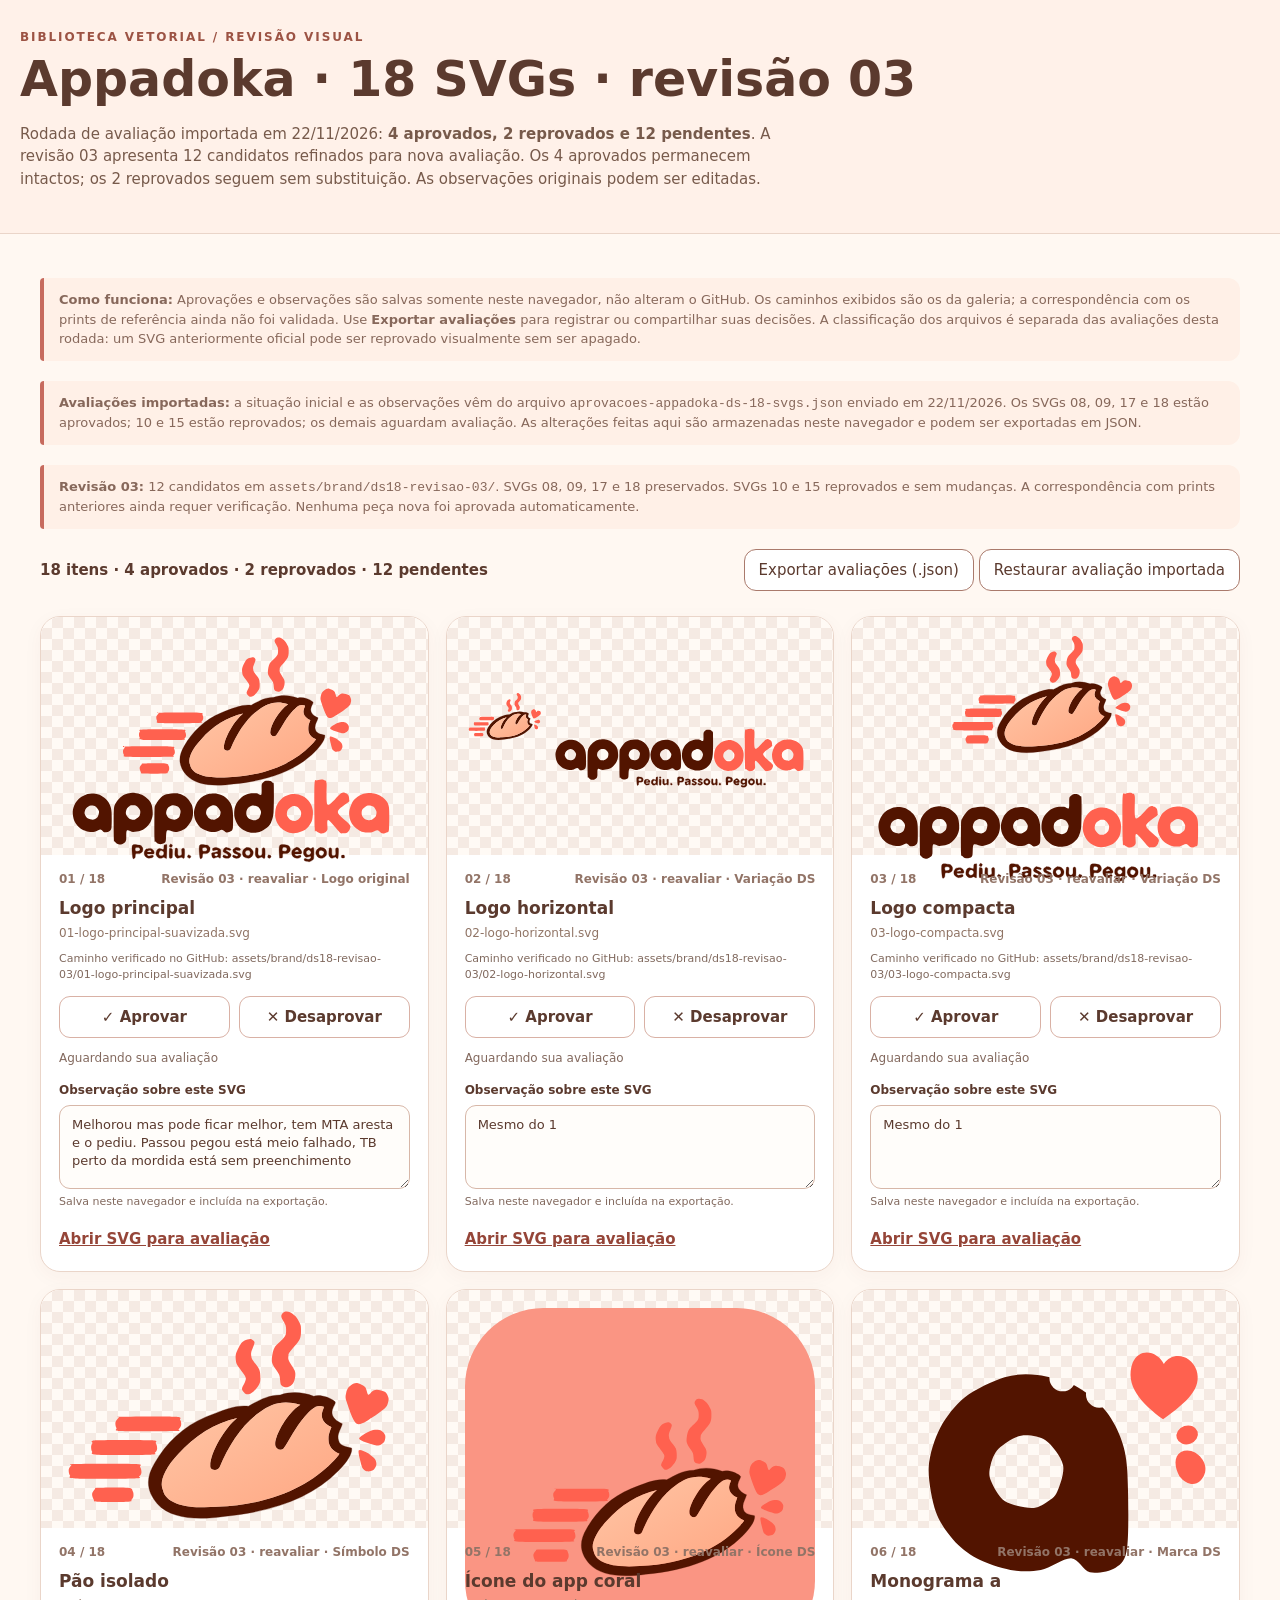
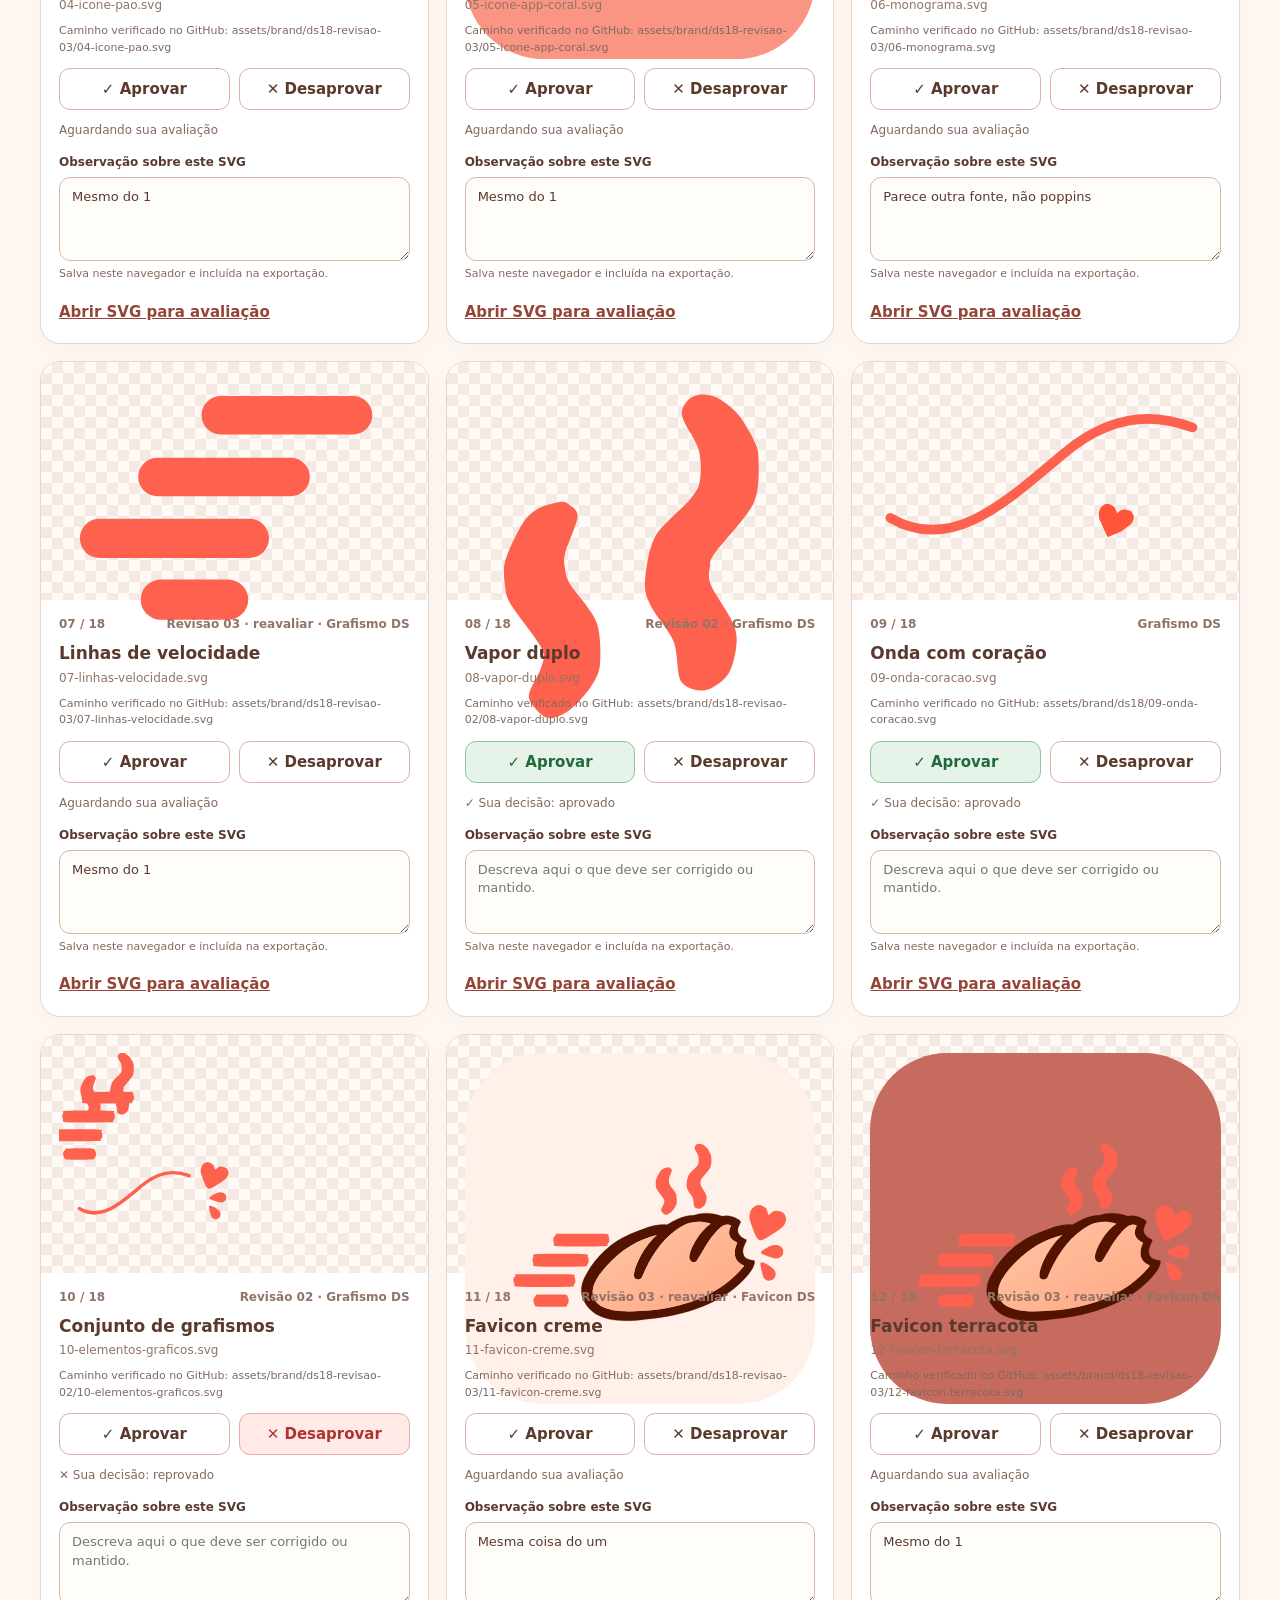
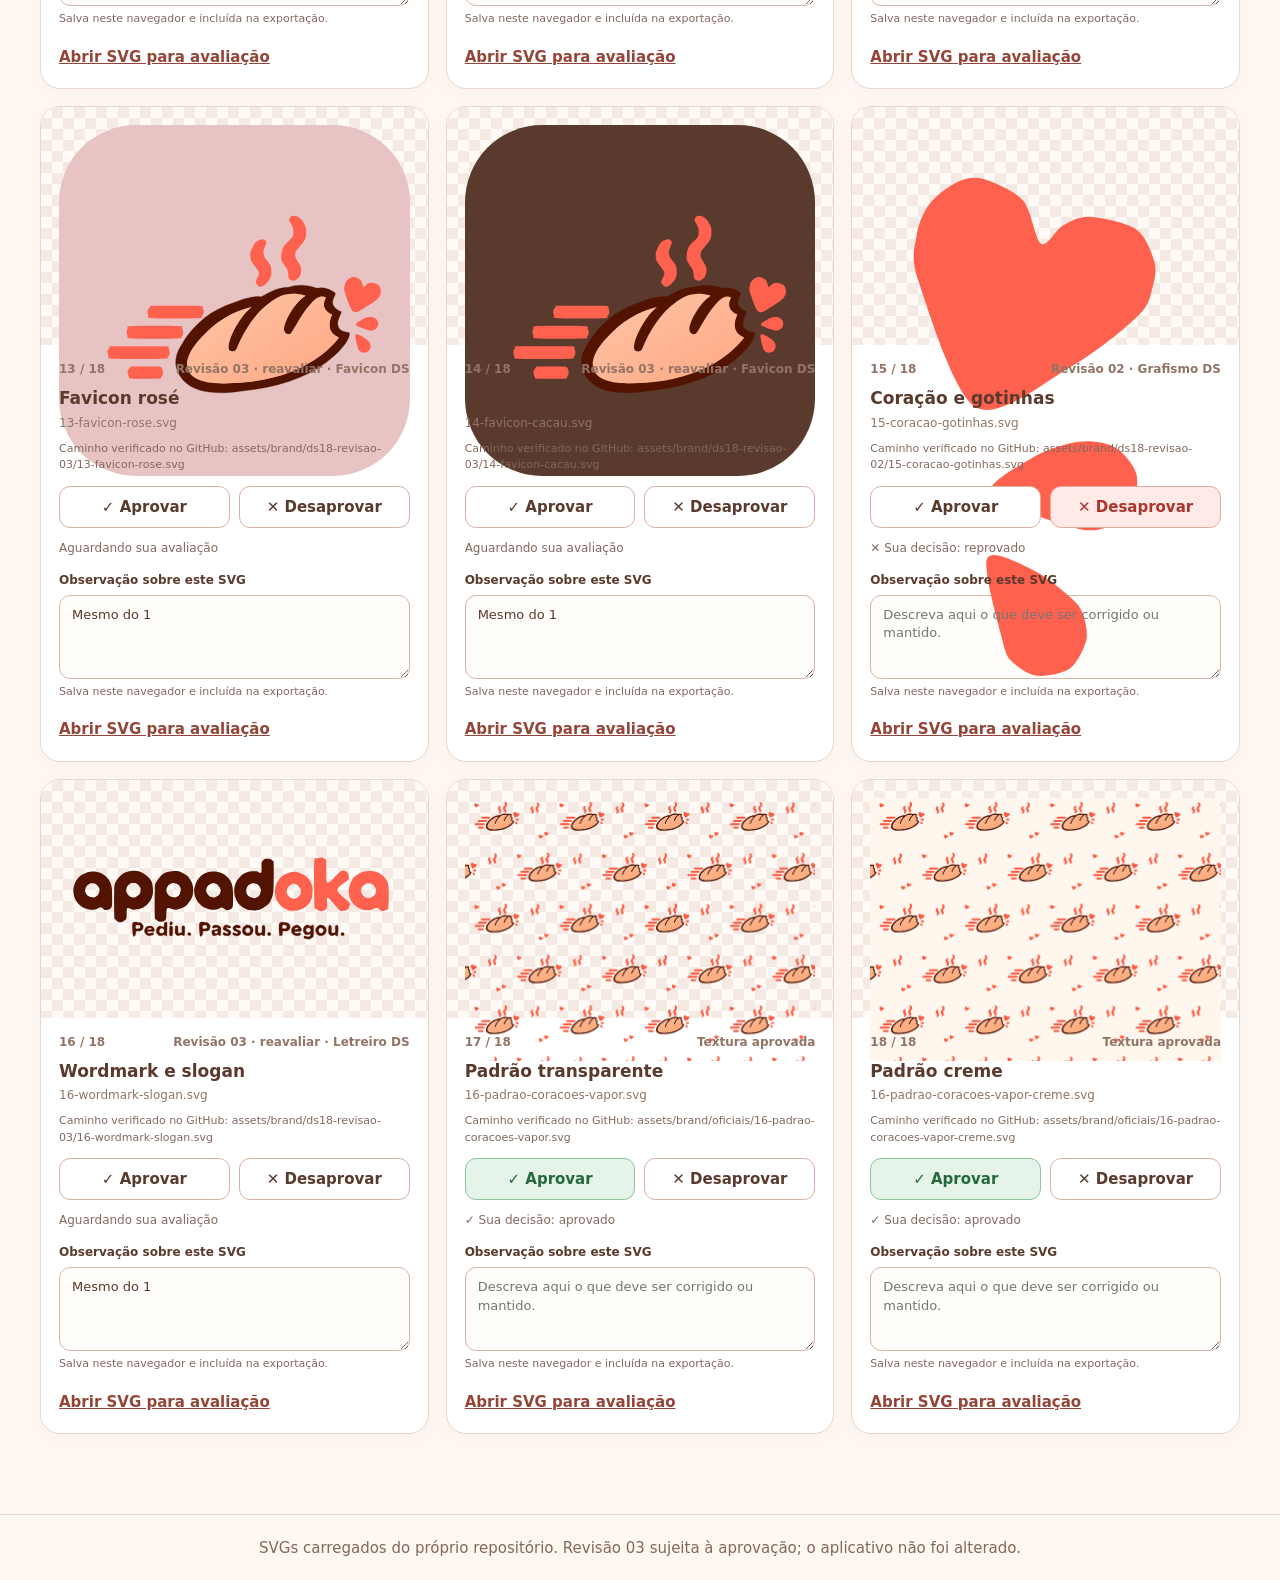
==== index.html @ 886adfa6 "feat(ds): revisar 12 SVGs sem alterar aprovados e atualizar galeria Pages" ====
<!doctype html><html lang="pt-BR"><head><meta charset="UTF-8"><meta name="viewport" content="width=device-width,initial-scale=1"><meta name="theme-color" content="#fff2e9"><title>Appadoka · Design System · 18 SVGs</title><style>:root{--cacau:#5b3a2e;--salmao:#f56556;--creme:#fff1e9;--borda:#ead5c9}*{box-sizing:border-box}html{scroll-behavior:smooth}body{margin:0;background:#fff8f2;color:var(--cacau);font:15px/1.5 system-ui,-apple-system,Arial,sans-serif}header{padding:28px max(20px,calc((100vw - 1240px)/2));background:var(--creme);border-bottom:1px solid var(--borda)}h1{font-size:clamp(29px,4vw,49px);line-height:1.12;margin:7px 0}h2{font-size:17px;margin:8px 0 2px}main{max-width:1240px;margin:0 auto;padding:24px 20px 80px}.eyebrow{text-transform:uppercase;letter-spacing:.16em;font-size:12px;color:#9c5344;font-weight:800}.subtitle{max-width:800px;color:#775a4b}.toolbar{display:flex;gap:12px;align-items:center;flex-wrap:wrap;justify-content:space-between;margin:18px 0 25px}.counter{font-weight:800}.counter span{font-variant-numeric:tabular-nums}.toolbar button{font:inherit;padding:9px 14px;border-radius:12px;border:1px solid #aa7a6c;background:white;color:var(--cacau);cursor:pointer}.grid{display:grid;grid-template-columns:repeat(3,minmax(0,1fr));gap:17px}.tile{border:1px solid var(--borda);border-radius:20px;overflow:hidden;background:white;min-width:0;box-shadow:0 5px 20px #5b3a2e0a}.art{height:238px;display:grid;place-items:center;padding:18px;background-color:#fffaf5;background-image:linear-gradient(45deg,#f5eae3 25%,transparent 25%),linear-gradient(-45deg,#f5eae3 25%,transparent 25%),linear-gradient(45deg,transparent 75%,#f5eae3 75%),linear-gradient(-45deg,transparent 75%,#f5eae3 75%);background-size:22px 22px;background-position:0 0,0 11px,11px -11px,-11px 0}.art img{width:100%;height:100%;object-fit:contain}.info{padding:15px 18px 20px}.topline{display:flex;gap:10px;justify-content:space-between;color:#927467;font-size:12px;font-weight:700}.file{margin:1px 0 15px;color:#907465;overflow-wrap:anywhere;font-size:12px}.vote{display:grid;grid-template-columns:1fr 1fr;gap:9px}.vote button{border-radius:11px;min-height:42px;font:inherit;font-weight:750;border:1px solid #d9b1a5;color:var(--cacau);background:#fff;cursor:pointer}.vote button:hover{background:#fff1e9}.vote button.approve[aria-pressed="true"]{background:#e5f3e8;color:#24693b;border-color:#8bc69c}.vote button.reject[aria-pressed="true"]{background:#ffeae7;color:#ae342d;border-color:#e9aaa1}.decision{font-size:12px;color:#83695e;margin:11px 0 4px;min-height:17px}.source-path{font-size:11px;color:#80695e;overflow-wrap:anywhere;margin:-6px 0 12px}.note-wrap{display:block;margin:14px 0 12px}.note-label{display:block;font-size:12px;font-weight:750;color:var(--cacau);margin-bottom:6px}.note-input{display:block;width:100%;min-height:84px;border:1px solid #d7b7a8;border-radius:11px;background:#fffdfa;color:var(--cacau);font:inherit;font-size:13px;line-height:1.4;padding:10px 12px;resize:vertical}.note-input:focus{outline:2px solid #c76b5e;outline-offset:1px}.note-tip{display:block;font-size:11px;color:#82695e;margin-top:5px}.view{display:inline-block;color:#954538;font-weight:750;margin-top:6px}.hint{font-size:13px;color:#87685b;background:#fff0e7;border-left:4px solid #c76b5e;padding:12px 15px;border-radius:4px 12px 12px 4px;margin:20px 0}footer{border-top:1px solid var(--borda);padding:22px;text-align:center;color:#83675a}@media(max-width:940px){.grid{grid-template-columns:repeat(2,minmax(0,1fr))}}@media(max-width:620px){.grid{grid-template-columns:1fr}.art{height:280px}}</style></head><body><header><div class="eyebrow">Biblioteca vetorial / revisão visual</div><h1>Appadoka · 18 SVGs · revisão 03</h1><p class="subtitle">Rodada de avaliação importada em 22/11/2026: <strong>4 aprovados, 2 reprovados e 12 pendentes</strong>. A revisão 03 apresenta 12 candidatos refinados para nova avaliação. Os 4 aprovados permanecem intactos; os 2 reprovados seguem sem substituição. As observações originais podem ser editadas.</p></header><main><p class="hint"><strong>Como funciona:</strong> Aprovações e observações são salvas somente neste navegador, não alteram o GitHub. Os caminhos exibidos são os da galeria; a correspondência com os prints de referência ainda não foi validada. Use <strong>Exportar avaliações</strong> para registrar ou compartilhar suas decisões. A classificação dos arquivos é separada das avaliações desta rodada: um SVG anteriormente oficial pode ser reprovado visualmente sem ser apagado.</p><p class="hint" id="rodada-registrada"><strong>Avaliações importadas:</strong> a situação inicial e as observações vêm do arquivo <code>aprovacoes-appadoka-ds-18-svgs.json</code> enviado em 22/11/2026. Os SVGs 08, 09, 17 e 18 estão aprovados; 10 e 15 estão reprovados; os demais aguardam avaliação. As alterações feitas aqui são armazenadas neste navegador e podem ser exportadas em JSON.</p><p class="hint" id="revisao-03"><strong>Revisão 03:</strong> 12 candidatos em <code>assets/brand/ds18-revisao-03/</code>. SVGs 08, 09, 17 e 18 preservados. SVGs 10 e 15 reprovados e sem mudanças. A correspondência com prints anteriores ainda requer verificação. Nenhuma peça nova foi aprovada automaticamente.</p><div class="toolbar"><div class="counter" id="counter">18 itens · <span id="approvedCount">4</span> aprovados · <span id="rejectedCount">2</span> reprovados · <span id="pendingCount">12</span> pendentes</div><div><button id="export" type="button">Exportar avaliações (.json)</button> <button id="clear" type="button">Restaurar aprovação atual</button></div></div><div class="grid"><article class="tile" data-id="01" data-file="assets/brand/ds18-revisao-03/01-logo-principal-suavizada.svg"><div class="art"><img src="assets/brand/ds18-revisao-03/01-logo-principal-suavizada.svg" alt="Logo principal revisão 02" loading="lazy"></div><div class="info"><div class="topline"><span class="index">01 / 18</span><span class="kind">Revisão 03 · reavaliar · Logo original</span></div><h2>Logo principal</h2><p class="file">01-logo-principal-suavizada.svg</p><div class="vote" aria-label="Avaliação de Logo principal"><button class="approve" type="button" data-vote="aprovado" aria-pressed="false">✓ Aprovar</button><button class="reject" type="button" data-vote="reprovado" aria-pressed="false">✕ Desaprovar</button></div><p class="decision" aria-live="polite">Aguardando sua avaliação</p><label class="note-wrap" for="note-01"><span class="note-label">Observação sobre este SVG</span><textarea class="note-input" id="note-01" data-observation="01" rows="3" placeholder="Descreva aqui o que deve ser corrigido ou mantido."></textarea><span class="note-tip">Salva neste navegador e incluída na exportação.</span></label><a class="view" href="assets/brand/ds18-revisao-03/01-logo-principal-suavizada.svg" target="_blank" rel="noopener">Abrir SVG para avaliação</a></div></article>
<article class="tile" data-id="02" data-file="assets/brand/ds18-revisao-03/02-logo-horizontal.svg"><div class="art"><img src="assets/brand/ds18-revisao-03/02-logo-horizontal.svg" alt="Logo horizontal" loading="lazy"></div><div class="info"><div class="topline"><span class="index">02 / 18</span><span class="kind">Revisão 03 · reavaliar · Variação DS</span></div><h2>Logo horizontal</h2><p class="file">02-logo-horizontal.svg</p><div class="vote" aria-label="Avaliação de Logo horizontal"><button class="approve" type="button" data-vote="aprovado" aria-pressed="false">✓ Aprovar</button><button class="reject" type="button" data-vote="reprovado" aria-pressed="false">✕ Desaprovar</button></div><p class="decision" aria-live="polite">Aguardando sua avaliação</p><label class="note-wrap" for="note-02"><span class="note-label">Observação sobre este SVG</span><textarea class="note-input" id="note-02" data-observation="02" rows="3" placeholder="Descreva aqui o que deve ser corrigido ou mantido."></textarea><span class="note-tip">Salva neste navegador e incluída na exportação.</span></label><a class="view" href="assets/brand/ds18-revisao-03/02-logo-horizontal.svg" target="_blank" rel="noopener">Abrir SVG para avaliação</a></div></article>
<article class="tile" data-id="03" data-file="assets/brand/ds18-revisao-03/03-logo-compacta.svg"><div class="art"><img src="assets/brand/ds18-revisao-03/03-logo-compacta.svg" alt="Logo compacta" loading="lazy"></div><div class="info"><div class="topline"><span class="index">03 / 18</span><span class="kind">Revisão 03 · reavaliar · Variação DS</span></div><h2>Logo compacta</h2><p class="file">03-logo-compacta.svg</p><div class="vote" aria-label="Avaliação de Logo compacta"><button class="approve" type="button" data-vote="aprovado" aria-pressed="false">✓ Aprovar</button><button class="reject" type="button" data-vote="reprovado" aria-pressed="false">✕ Desaprovar</button></div><p class="decision" aria-live="polite">Aguardando sua avaliação</p><label class="note-wrap" for="note-03"><span class="note-label">Observação sobre este SVG</span><textarea class="note-input" id="note-03" data-observation="03" rows="3" placeholder="Descreva aqui o que deve ser corrigido ou mantido."></textarea><span class="note-tip">Salva neste navegador e incluída na exportação.</span></label><a class="view" href="assets/brand/ds18-revisao-03/03-logo-compacta.svg" target="_blank" rel="noopener">Abrir SVG para avaliação</a></div></article>
<article class="tile" data-id="04" data-file="assets/brand/ds18-revisao-03/04-icone-pao.svg"><div class="art"><img src="assets/brand/ds18-revisao-03/04-icone-pao.svg" alt="Pão isolado" loading="lazy"></div><div class="info"><div class="topline"><span class="index">04 / 18</span><span class="kind">Revisão 03 · reavaliar · Símbolo DS</span></div><h2>Pão isolado</h2><p class="file">04-icone-pao.svg</p><div class="vote" aria-label="Avaliação de Pão isolado"><button class="approve" type="button" data-vote="aprovado" aria-pressed="false">✓ Aprovar</button><button class="reject" type="button" data-vote="reprovado" aria-pressed="false">✕ Desaprovar</button></div><p class="decision" aria-live="polite">Aguardando sua avaliação</p><label class="note-wrap" for="note-04"><span class="note-label">Observação sobre este SVG</span><textarea class="note-input" id="note-04" data-observation="04" rows="3" placeholder="Descreva aqui o que deve ser corrigido ou mantido."></textarea><span class="note-tip">Salva neste navegador e incluída na exportação.</span></label><a class="view" href="assets/brand/ds18-revisao-03/04-icone-pao.svg" target="_blank" rel="noopener">Abrir SVG para avaliação</a></div></article>
<article class="tile" data-id="05" data-file="assets/brand/ds18-revisao-03/05-icone-app-coral.svg"><div class="art"><img src="assets/brand/ds18-revisao-03/05-icone-app-coral.svg" alt="Ícone do app coral" loading="lazy"></div><div class="info"><div class="topline"><span class="index">05 / 18</span><span class="kind">Revisão 03 · reavaliar · Ícone DS</span></div><h2>Ícone do app coral</h2><p class="file">05-icone-app-coral.svg</p><div class="vote" aria-label="Avaliação de Ícone do app coral"><button class="approve" type="button" data-vote="aprovado" aria-pressed="false">✓ Aprovar</button><button class="reject" type="button" data-vote="reprovado" aria-pressed="false">✕ Desaprovar</button></div><p class="decision" aria-live="polite">Aguardando sua avaliação</p><label class="note-wrap" for="note-05"><span class="note-label">Observação sobre este SVG</span><textarea class="note-input" id="note-05" data-observation="05" rows="3" placeholder="Descreva aqui o que deve ser corrigido ou mantido."></textarea><span class="note-tip">Salva neste navegador e incluída na exportação.</span></label><a class="view" href="assets/brand/ds18-revisao-03/05-icone-app-coral.svg" target="_blank" rel="noopener">Abrir SVG para avaliação</a></div></article>
<article class="tile" data-id="06" data-file="assets/brand/ds18-revisao-03/06-monograma.svg"><div class="art"><img src="assets/brand/ds18-revisao-03/06-monograma.svg" alt="Monograma a" loading="lazy"></div><div class="info"><div class="topline"><span class="index">06 / 18</span><span class="kind">Revisão 03 · reavaliar · Marca DS</span></div><h2>Monograma a</h2><p class="file">06-monograma.svg</p><div class="vote" aria-label="Avaliação de Monograma a"><button class="approve" type="button" data-vote="aprovado" aria-pressed="false">✓ Aprovar</button><button class="reject" type="button" data-vote="reprovado" aria-pressed="false">✕ Desaprovar</button></div><p class="decision" aria-live="polite">Aguardando sua avaliação</p><label class="note-wrap" for="note-06"><span class="note-label">Observação sobre este SVG</span><textarea class="note-input" id="note-06" data-observation="06" rows="3" placeholder="Descreva aqui o que deve ser corrigido ou mantido."></textarea><span class="note-tip">Salva neste navegador e incluída na exportação.</span></label><a class="view" href="assets/brand/ds18-revisao-03/06-monograma.svg" target="_blank" rel="noopener">Abrir SVG para avaliação</a></div></article>
<article class="tile" data-id="07" data-file="assets/brand/ds18-revisao-03/07-linhas-velocidade.svg"><div class="art"><img src="assets/brand/ds18-revisao-03/07-linhas-velocidade.svg" alt="Linhas de velocidade" loading="lazy"></div><div class="info"><div class="topline"><span class="index">07 / 18</span><span class="kind">Revisão 03 · reavaliar · Grafismo DS</span></div><h2>Linhas de velocidade</h2><p class="file">07-linhas-velocidade.svg</p><div class="vote" aria-label="Avaliação de Linhas de velocidade"><button class="approve" type="button" data-vote="aprovado" aria-pressed="false">✓ Aprovar</button><button class="reject" type="button" data-vote="reprovado" aria-pressed="false">✕ Desaprovar</button></div><p class="decision" aria-live="polite">Aguardando sua avaliação</p><label class="note-wrap" for="note-07"><span class="note-label">Observação sobre este SVG</span><textarea class="note-input" id="note-07" data-observation="07" rows="3" placeholder="Descreva aqui o que deve ser corrigido ou mantido."></textarea><span class="note-tip">Salva neste navegador e incluída na exportação.</span></label><a class="view" href="assets/brand/ds18-revisao-03/07-linhas-velocidade.svg" target="_blank" rel="noopener">Abrir SVG para avaliação</a></div></article>
<article class="tile" data-id="08" data-file="assets/brand/ds18-revisao-02/08-vapor-duplo.svg"><div class="art"><img src="assets/brand/ds18-revisao-02/08-vapor-duplo.svg" alt="Vapor duplo" loading="lazy"></div><div class="info"><div class="topline"><span class="index">08 / 18</span><span class="kind">Revisão 02 · Grafismo DS</span></div><h2>Vapor duplo</h2><p class="file">08-vapor-duplo.svg</p><div class="vote" aria-label="Avaliação de Vapor duplo"><button class="approve" type="button" data-vote="aprovado" aria-pressed="false">✓ Aprovar</button><button class="reject" type="button" data-vote="reprovado" aria-pressed="false">✕ Desaprovar</button></div><p class="decision" aria-live="polite">Aguardando sua avaliação</p><label class="note-wrap" for="note-08"><span class="note-label">Observação sobre este SVG</span><textarea class="note-input" id="note-08" data-observation="08" rows="3" placeholder="Descreva aqui o que deve ser corrigido ou mantido."></textarea><span class="note-tip">Salva neste navegador e incluída na exportação.</span></label><a class="view" href="assets/brand/ds18-revisao-02/08-vapor-duplo.svg" target="_blank" rel="noopener">Abrir SVG para avaliação</a></div></article>
<article class="tile" data-id="09" data-file="assets/brand/ds18/09-onda-coracao.svg"><div class="art"><img src="assets/brand/ds18/09-onda-coracao.svg" alt="Onda com coração" loading="lazy"></div><div class="info"><div class="topline"><span class="index">09 / 18</span><span class="kind">Grafismo DS</span></div><h2>Onda com coração</h2><p class="file">09-onda-coracao.svg</p><div class="vote" aria-label="Avaliação de Onda com coração"><button class="approve" type="button" data-vote="aprovado" aria-pressed="false">✓ Aprovar</button><button class="reject" type="button" data-vote="reprovado" aria-pressed="false">✕ Desaprovar</button></div><p class="decision" aria-live="polite">Aguardando sua avaliação</p><label class="note-wrap" for="note-09"><span class="note-label">Observação sobre este SVG</span><textarea class="note-input" id="note-09" data-observation="09" rows="3" placeholder="Descreva aqui o que deve ser corrigido ou mantido."></textarea><span class="note-tip">Salva neste navegador e incluída na exportação.</span></label><a class="view" href="assets/brand/ds18/09-onda-coracao.svg" target="_blank" rel="noopener">Abrir SVG para avaliação</a></div></article>
<article class="tile" data-id="10" data-file="assets/brand/ds18-revisao-02/10-elementos-graficos.svg"><div class="art"><img src="assets/brand/ds18-revisao-02/10-elementos-graficos.svg" alt="Conjunto de grafismos" loading="lazy"></div><div class="info"><div class="topline"><span class="index">10 / 18</span><span class="kind">Revisão 02 · Grafismo DS</span></div><h2>Conjunto de grafismos</h2><p class="file">10-elementos-graficos.svg</p><div class="vote" aria-label="Avaliação de Conjunto de grafismos"><button class="approve" type="button" data-vote="aprovado" aria-pressed="false">✓ Aprovar</button><button class="reject" type="button" data-vote="reprovado" aria-pressed="false">✕ Desaprovar</button></div><p class="decision" aria-live="polite">Aguardando sua avaliação</p><label class="note-wrap" for="note-10"><span class="note-label">Observação sobre este SVG</span><textarea class="note-input" id="note-10" data-observation="10" rows="3" placeholder="Descreva aqui o que deve ser corrigido ou mantido."></textarea><span class="note-tip">Salva neste navegador e incluída na exportação.</span></label><a class="view" href="assets/brand/ds18-revisao-02/10-elementos-graficos.svg" target="_blank" rel="noopener">Abrir SVG para avaliação</a></div></article>
<article class="tile" data-id="11" data-file="assets/brand/ds18-revisao-03/11-favicon-creme.svg"><div class="art"><img src="assets/brand/ds18-revisao-03/11-favicon-creme.svg" alt="Favicon creme" loading="lazy"></div><div class="info"><div class="topline"><span class="index">11 / 18</span><span class="kind">Revisão 03 · reavaliar · Favicon DS</span></div><h2>Favicon creme</h2><p class="file">11-favicon-creme.svg</p><div class="vote" aria-label="Avaliação de Favicon creme"><button class="approve" type="button" data-vote="aprovado" aria-pressed="false">✓ Aprovar</button><button class="reject" type="button" data-vote="reprovado" aria-pressed="false">✕ Desaprovar</button></div><p class="decision" aria-live="polite">Aguardando sua avaliação</p><label class="note-wrap" for="note-11"><span class="note-label">Observação sobre este SVG</span><textarea class="note-input" id="note-11" data-observation="11" rows="3" placeholder="Descreva aqui o que deve ser corrigido ou mantido."></textarea><span class="note-tip">Salva neste navegador e incluída na exportação.</span></label><a class="view" href="assets/brand/ds18-revisao-03/11-favicon-creme.svg" target="_blank" rel="noopener">Abrir SVG para avaliação</a></div></article>
<article class="tile" data-id="12" data-file="assets/brand/ds18-revisao-03/12-favicon-terracota.svg"><div class="art"><img src="assets/brand/ds18-revisao-03/12-favicon-terracota.svg" alt="Favicon terracota" loading="lazy"></div><div class="info"><div class="topline"><span class="index">12 / 18</span><span class="kind">Revisão 03 · reavaliar · Favicon DS</span></div><h2>Favicon terracota</h2><p class="file">12-favicon-terracota.svg</p><div class="vote" aria-label="Avaliação de Favicon terracota"><button class="approve" type="button" data-vote="aprovado" aria-pressed="false">✓ Aprovar</button><button class="reject" type="button" data-vote="reprovado" aria-pressed="false">✕ Desaprovar</button></div><p class="decision" aria-live="polite">Aguardando sua avaliação</p><label class="note-wrap" for="note-12"><span class="note-label">Observação sobre este SVG</span><textarea class="note-input" id="note-12" data-observation="12" rows="3" placeholder="Descreva aqui o que deve ser corrigido ou mantido."></textarea><span class="note-tip">Salva neste navegador e incluída na exportação.</span></label><a class="view" href="assets/brand/ds18-revisao-03/12-favicon-terracota.svg" target="_blank" rel="noopener">Abrir SVG para avaliação</a></div></article>
<article class="tile" data-id="13" data-file="assets/brand/ds18-revisao-03/13-favicon-rose.svg"><div class="art"><img src="assets/brand/ds18-revisao-03/13-favicon-rose.svg" alt="Favicon rosé" loading="lazy"></div><div class="info"><div class="topline"><span class="index">13 / 18</span><span class="kind">Revisão 03 · reavaliar · Favicon DS</span></div><h2>Favicon rosé</h2><p class="file">13-favicon-rose.svg</p><div class="vote" aria-label="Avaliação de Favicon rosé"><button class="approve" type="button" data-vote="aprovado" aria-pressed="false">✓ Aprovar</button><button class="reject" type="button" data-vote="reprovado" aria-pressed="false">✕ Desaprovar</button></div><p class="decision" aria-live="polite">Aguardando sua avaliação</p><label class="note-wrap" for="note-13"><span class="note-label">Observação sobre este SVG</span><textarea class="note-input" id="note-13" data-observation="13" rows="3" placeholder="Descreva aqui o que deve ser corrigido ou mantido."></textarea><span class="note-tip">Salva neste navegador e incluída na exportação.</span></label><a class="view" href="assets/brand/ds18-revisao-03/13-favicon-rose.svg" target="_blank" rel="noopener">Abrir SVG para avaliação</a></div></article>
<article class="tile" data-id="14" data-file="assets/brand/ds18-revisao-03/14-favicon-cacau.svg"><div class="art"><img src="assets/brand/ds18-revisao-03/14-favicon-cacau.svg" alt="Favicon cacau" loading="lazy"></div><div class="info"><div class="topline"><span class="index">14 / 18</span><span class="kind">Revisão 03 · reavaliar · Favicon DS</span></div><h2>Favicon cacau</h2><p class="file">14-favicon-cacau.svg</p><div class="vote" aria-label="Avaliação de Favicon cacau"><button class="approve" type="button" data-vote="aprovado" aria-pressed="false">✓ Aprovar</button><button class="reject" type="button" data-vote="reprovado" aria-pressed="false">✕ Desaprovar</button></div><p class="decision" aria-live="polite">Aguardando sua avaliação</p><label class="note-wrap" for="note-14"><span class="note-label">Observação sobre este SVG</span><textarea class="note-input" id="note-14" data-observation="14" rows="3" placeholder="Descreva aqui o que deve ser corrigido ou mantido."></textarea><span class="note-tip">Salva neste navegador e incluída na exportação.</span></label><a class="view" href="assets/brand/ds18-revisao-03/14-favicon-cacau.svg" target="_blank" rel="noopener">Abrir SVG para avaliação</a></div></article>
<article class="tile" data-id="15" data-file="assets/brand/ds18-revisao-02/15-coracao-gotinhas.svg"><div class="art"><img src="assets/brand/ds18-revisao-02/15-coracao-gotinhas.svg" alt="Coração e gotinhas" loading="lazy"></div><div class="info"><div class="topline"><span class="index">15 / 18</span><span class="kind">Revisão 02 · Grafismo DS</span></div><h2>Coração e gotinhas</h2><p class="file">15-coracao-gotinhas.svg</p><div class="vote" aria-label="Avaliação de Coração e gotinhas"><button class="approve" type="button" data-vote="aprovado" aria-pressed="false">✓ Aprovar</button><button class="reject" type="button" data-vote="reprovado" aria-pressed="false">✕ Desaprovar</button></div><p class="decision" aria-live="polite">Aguardando sua avaliação</p><label class="note-wrap" for="note-15"><span class="note-label">Observação sobre este SVG</span><textarea class="note-input" id="note-15" data-observation="15" rows="3" placeholder="Descreva aqui o que deve ser corrigido ou mantido."></textarea><span class="note-tip">Salva neste navegador e incluída na exportação.</span></label><a class="view" href="assets/brand/ds18-revisao-02/15-coracao-gotinhas.svg" target="_blank" rel="noopener">Abrir SVG para avaliação</a></div></article>
<article class="tile" data-id="16" data-file="assets/brand/ds18-revisao-03/16-wordmark-slogan.svg"><div class="art"><img src="assets/brand/ds18-revisao-03/16-wordmark-slogan.svg" alt="Wordmark e slogan" loading="lazy"></div><div class="info"><div class="topline"><span class="index">16 / 18</span><span class="kind">Revisão 03 · reavaliar · Letreiro DS</span></div><h2>Wordmark e slogan</h2><p class="file">16-wordmark-slogan.svg</p><div class="vote" aria-label="Avaliação de Wordmark e slogan"><button class="approve" type="button" data-vote="aprovado" aria-pressed="false">✓ Aprovar</button><button class="reject" type="button" data-vote="reprovado" aria-pressed="false">✕ Desaprovar</button></div><p class="decision" aria-live="polite">Aguardando sua avaliação</p><label class="note-wrap" for="note-16"><span class="note-label">Observação sobre este SVG</span><textarea class="note-input" id="note-16" data-observation="16" rows="3" placeholder="Descreva aqui o que deve ser corrigido ou mantido."></textarea><span class="note-tip">Salva neste navegador e incluída na exportação.</span></label><a class="view" href="assets/brand/ds18-revisao-03/16-wordmark-slogan.svg" target="_blank" rel="noopener">Abrir SVG para avaliação</a></div></article>
<article class="tile" data-id="17" data-file="assets/brand/oficiais/16-padrao-coracoes-vapor.svg"><div class="art"><img src="assets/brand/oficiais/16-padrao-coracoes-vapor.svg" alt="Padrão transparente" loading="lazy"></div><div class="info"><div class="topline"><span class="index">17 / 18</span><span class="kind">Textura aprovada</span></div><h2>Padrão transparente</h2><p class="file">16-padrao-coracoes-vapor.svg</p><div class="vote" aria-label="Avaliação de Padrão transparente"><button class="approve" type="button" data-vote="aprovado" aria-pressed="false">✓ Aprovar</button><button class="reject" type="button" data-vote="reprovado" aria-pressed="false">✕ Desaprovar</button></div><p class="decision" aria-live="polite">Aguardando sua avaliação</p><label class="note-wrap" for="note-17"><span class="note-label">Observação sobre este SVG</span><textarea class="note-input" id="note-17" data-observation="17" rows="3" placeholder="Descreva aqui o que deve ser corrigido ou mantido."></textarea><span class="note-tip">Salva neste navegador e incluída na exportação.</span></label><a class="view" href="assets/brand/oficiais/16-padrao-coracoes-vapor.svg" target="_blank" rel="noopener">Abrir SVG para avaliação</a></div></article>
<article class="tile" data-id="18" data-file="assets/brand/oficiais/16-padrao-coracoes-vapor-creme.svg"><div class="art"><img src="assets/brand/oficiais/16-padrao-coracoes-vapor-creme.svg" alt="Padrão creme" loading="lazy"></div><div class="info"><div class="topline"><span class="index">18 / 18</span><span class="kind">Textura aprovada</span></div><h2>Padrão creme</h2><p class="file">16-padrao-coracoes-vapor-creme.svg</p><div class="vote" aria-label="Avaliação de Padrão creme"><button class="approve" type="button" data-vote="aprovado" aria-pressed="false">✓ Aprovar</button><button class="reject" type="button" data-vote="reprovado" aria-pressed="false">✕ Desaprovar</button></div><p class="decision" aria-live="polite">Aguardando sua avaliação</p><label class="note-wrap" for="note-18"><span class="note-label">Observação sobre este SVG</span><textarea class="note-input" id="note-18" data-observation="18" rows="3" placeholder="Descreva aqui o que deve ser corrigido ou mantido."></textarea><span class="note-tip">Salva neste navegador e incluída na exportação.</span></label><a class="view" href="assets/brand/oficiais/16-padrao-coracoes-vapor-creme.svg" target="_blank" rel="noopener">Abrir SVG para avaliação</a></div></article></div></main><footer>SVGs carregados do próprio repositório. Revisão 03 sujeita à aprovação; o aplicativo não foi alterado.</footer><script>(()=>{"use strict";
const KEY="appadoka.ds18.aprovacoes.v4",NOTE_KEY="appadoka.ds18.observacoes.v3";
const BASE={"10":"reprovado","11":"","12":"","13":"","14":"","15":"reprovado","16":"","17":"aprovado","18":"aprovado","01":"","02":"","03":"","04":"","05":"","06":"","07":"","08":"aprovado","09":"aprovado"},DEFAULT_NOTES={"10":"","11":"Mesma coisa do um","12":"Mesmo do 1","13":"Mesmo do 1","14":"Mesmo do 1","15":"","16":"Mesmo do 1","17":"","18":"","01":"Melhorou mas pode ficar melhor, tem MTA aresta e o pediu. Passou pegou está meio falhado, TB perto da mordida está sem preenchimento ","02":"Mesmo do 1","03":"Mesmo do 1","04":"Mesmo do 1","05":"Mesmo do 1","06":"Parece outra fonte, não poppins ","07":"Mesmo do 1","08":"","09":""};
const cards=[...document.querySelectorAll(".tile")];
function fromStore(key,fallback){try{const value=JSON.parse(localStorage.getItem(key)||"null");return value&&typeof value==="object"&&!Array.isArray(value)?{...fallback,...value}:{...fallback}}catch{return {...fallback}}}
let state=fromStore(KEY,BASE),notes=fromStore(NOTE_KEY,DEFAULT_NOTES);
cards.forEach(card=>{
const path=document.createElement("p");path.className="source-path";path.textContent="Caminho verificado no GitHub: "+card.dataset.file;card.querySelector(".file").after(path);
const input=card.querySelector(".note-input");if(!input)throw Error("Campo de observação ausente no SVG "+card.dataset.id);
input.value=typeof notes[card.dataset.id]==="string"?notes[card.dataset.id]:"";
input.addEventListener("input",()=>{notes[card.dataset.id]=input.value;try{localStorage.setItem(NOTE_KEY,JSON.stringify(notes))}catch{}});
});
function draw(){let yes=0,no=0;for(const card of cards){const id=card.dataset.id,v=state[id]||"";card.querySelectorAll("[data-vote]").forEach(button=>button.setAttribute("aria-pressed",String(button.dataset.vote===v)));card.querySelector(".decision").textContent=v==="aprovado"?"✓ Sua decisão: aprovado":v==="reprovado"?"✕ Sua decisão: reprovado":"Aguardando sua avaliação";if(v==="aprovado")yes++;if(v==="reprovado")no++}document.getElementById("approvedCount").textContent=yes;document.getElementById("rejectedCount").textContent=no;document.getElementById("pendingCount").textContent=cards.length-yes-no}
document.querySelectorAll("[data-vote]").forEach(button=>button.addEventListener("click",()=>{const id=button.closest(".tile").dataset.id;state[id]=state[id]===button.dataset.vote?"":button.dataset.vote;try{localStorage.setItem(KEY,JSON.stringify(state))}catch{}draw()}));
document.getElementById("clear").textContent="Restaurar avaliação importada";
document.getElementById("clear").addEventListener("click",()=>{if(!confirm("Restaurar decisões e observações da avaliação importada em 22/11/2026?"))return;state={...BASE};notes={...DEFAULT_NOTES};for(const card of cards)card.querySelector(".note-input").value=notes[card.dataset.id]||"";try{localStorage.removeItem(KEY);localStorage.removeItem(NOTE_KEY)}catch{}draw()});
document.getElementById("export").addEventListener("click",()=>{const payload={design_system:"Appadoka DS",version:"18-svgs",data_exportacao:new Date().toISOString(),avaliacoes:cards.map(card=>({id:card.dataset.id,nome:card.querySelector("h2").textContent,arquivo:card.dataset.file,decisao:state[card.dataset.id]||"pendente",observacao:notes[card.dataset.id]||""}))};const blob=new Blob([JSON.stringify(payload,null,2)],{type:"application/json"});const url=URL.createObjectURL(blob);const link=document.createElement("a");link.href=url;link.download="aprovacoes-appadoka-ds-18-svgs.json";document.body.append(link);link.click();link.remove();setTimeout(()=>URL.revokeObjectURL(url),1000)});
draw();
})();</script></body></html>
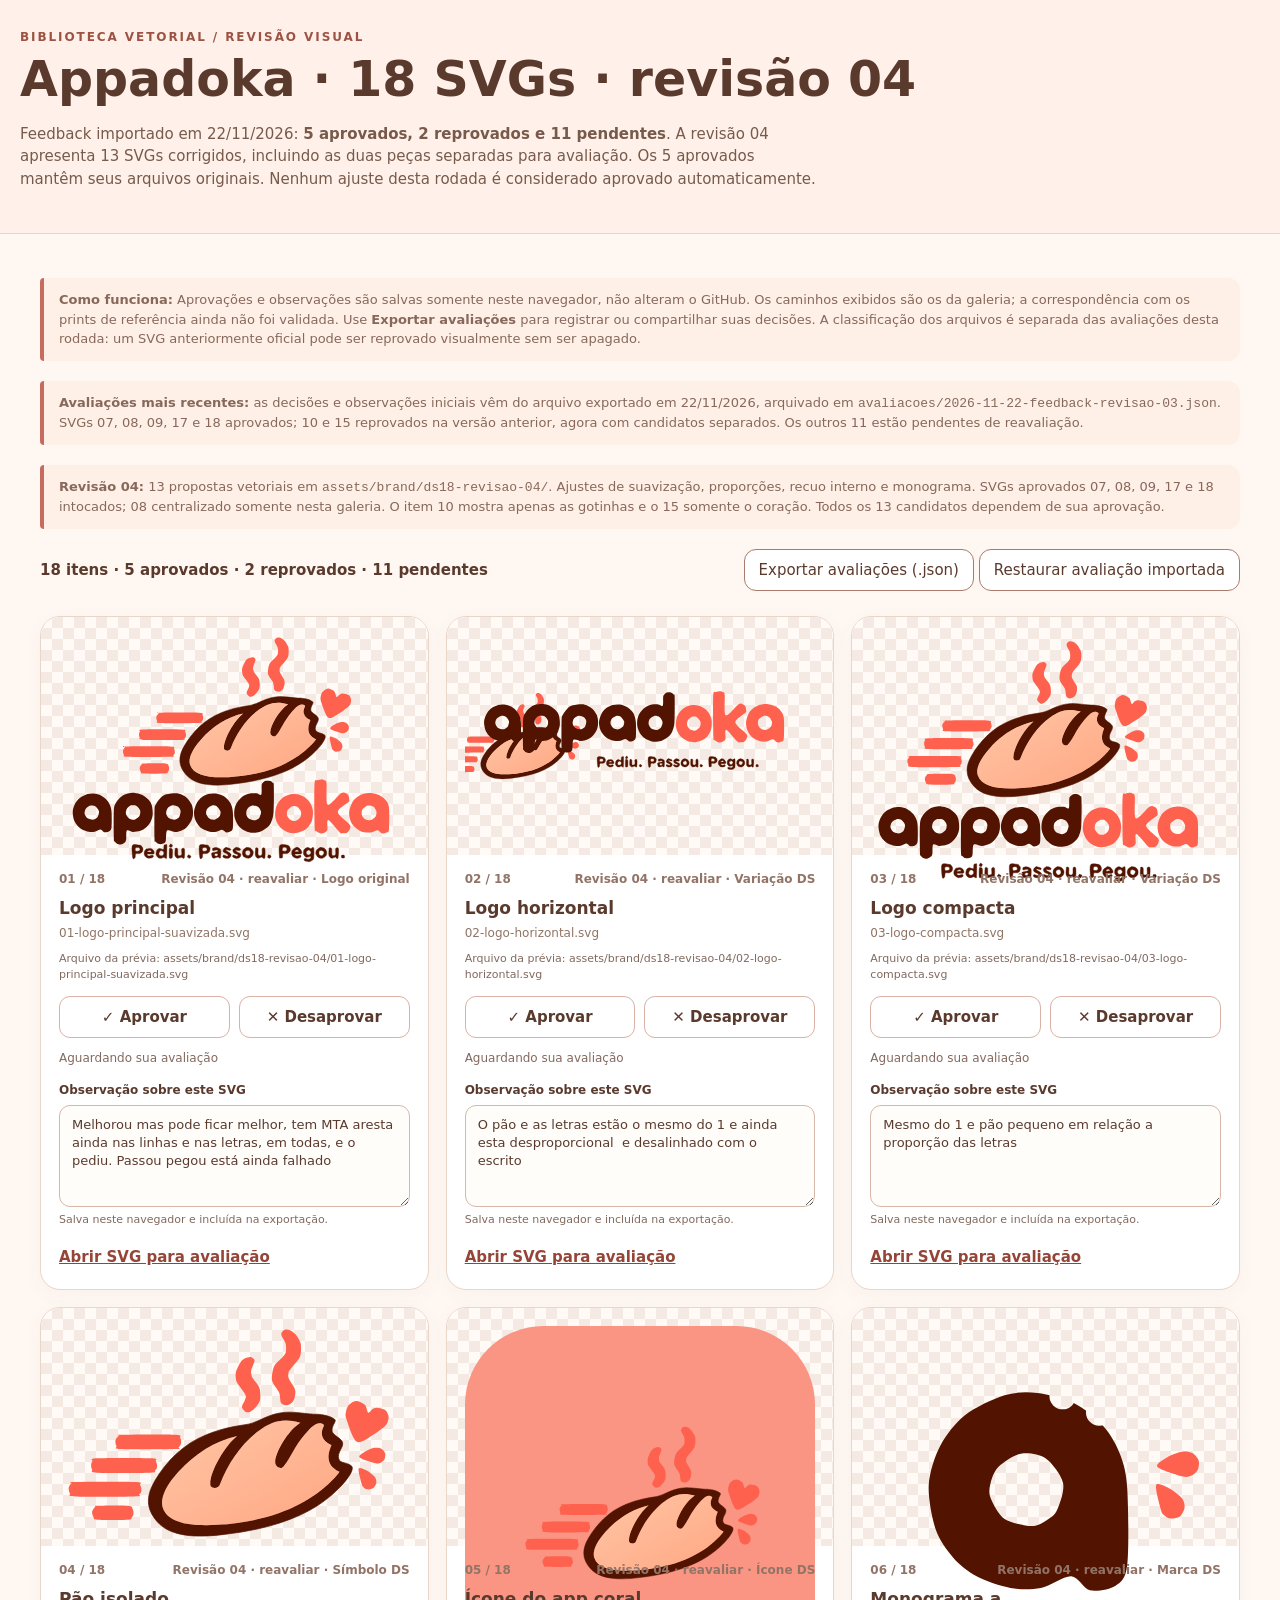
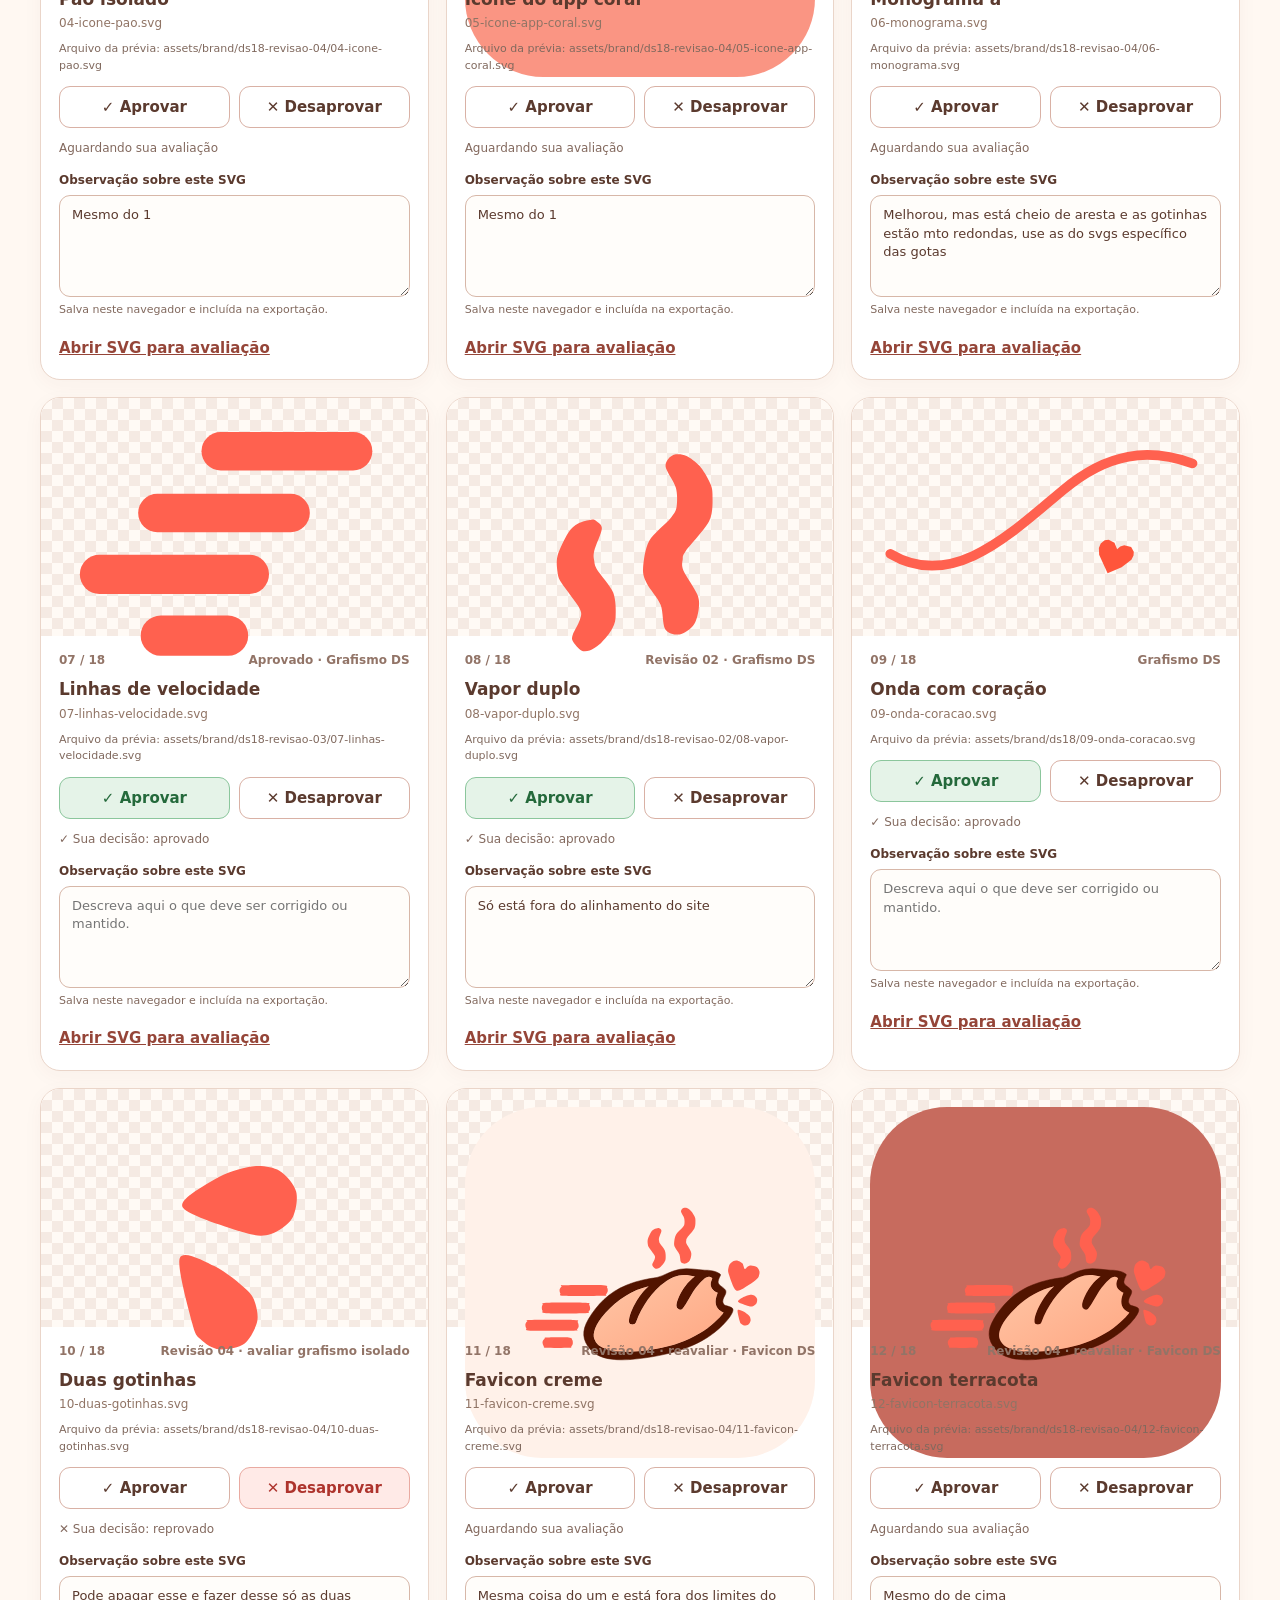
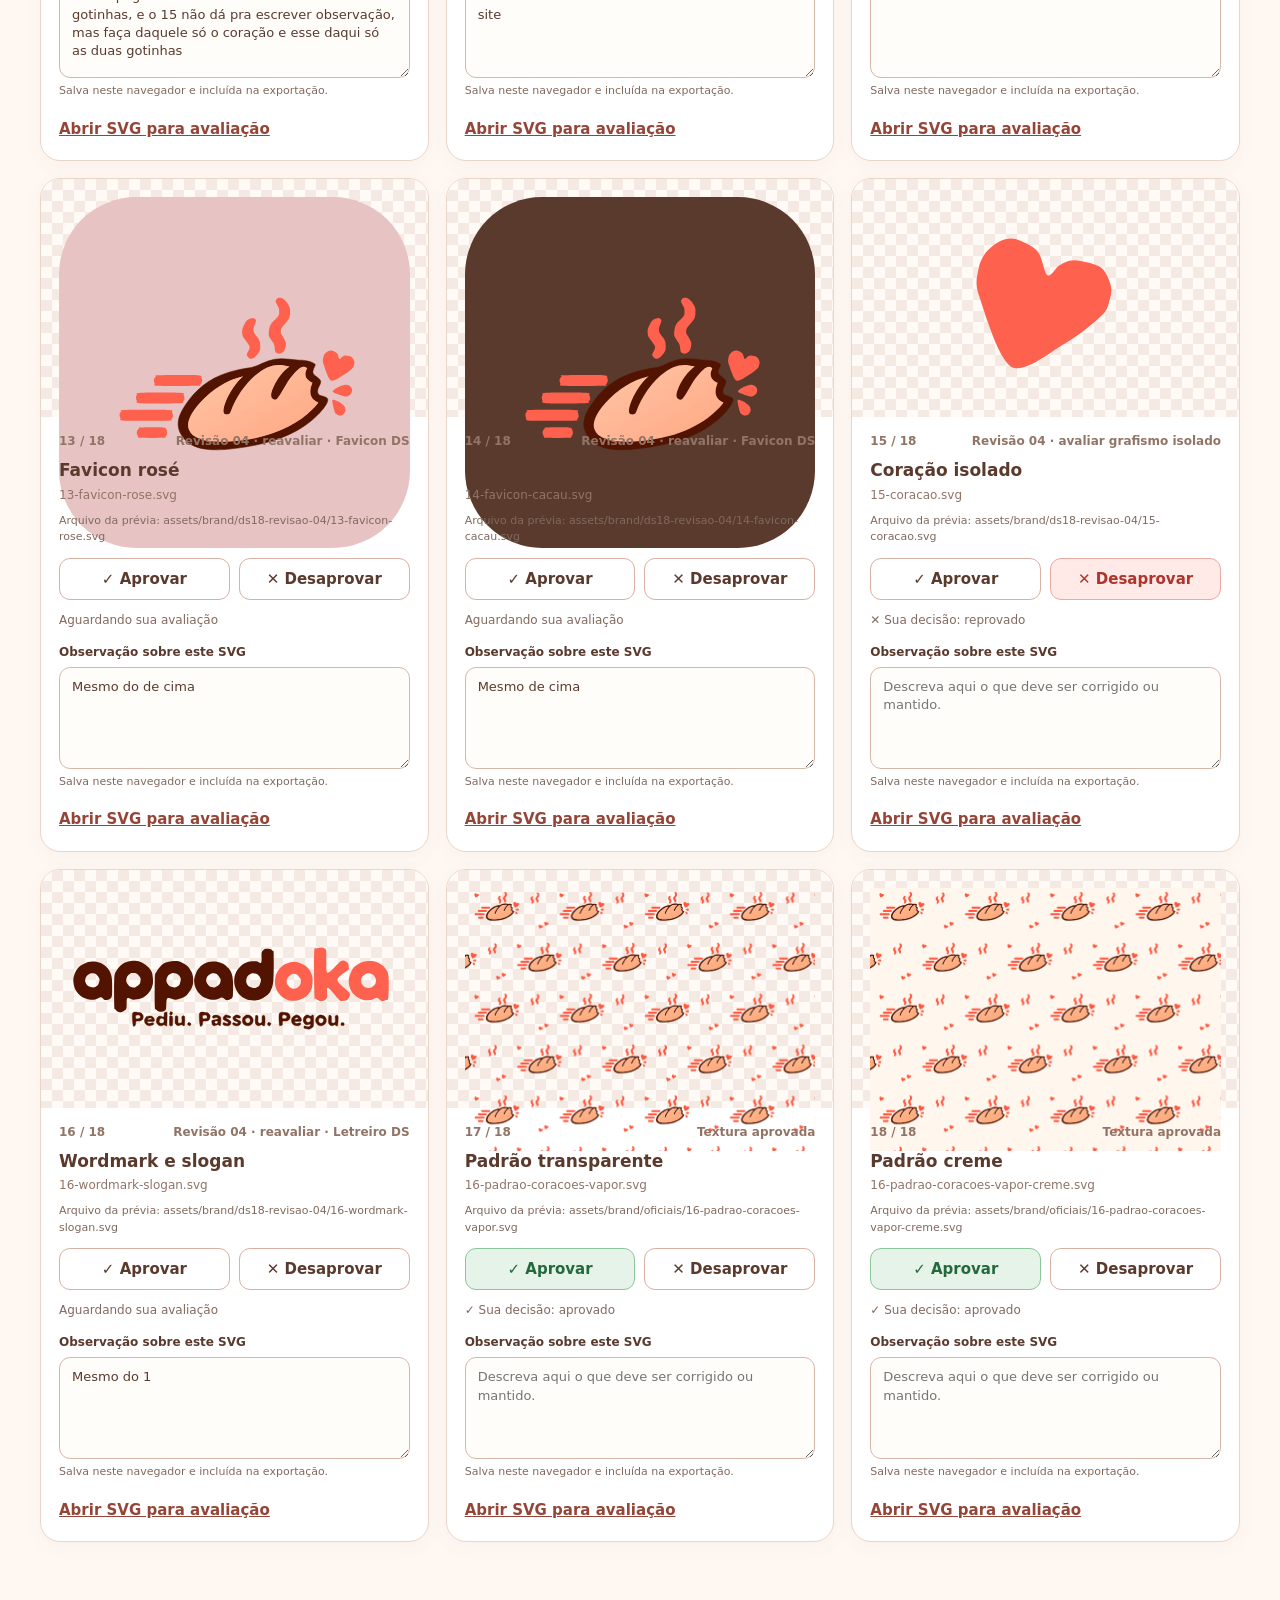
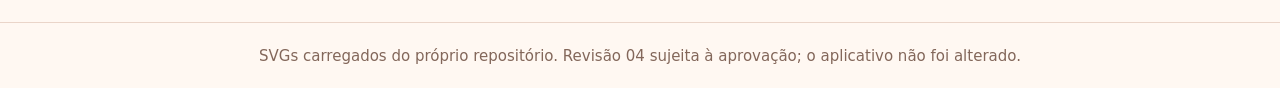
==== commit 95bb1f25: "feat(ds): publicar galeria revisão 04 e importar parecer atualizado" ====
--- a/index.html
+++ b/index.html
@@ -1,28 +1,28 @@
-<!doctype html><html lang="pt-BR"><head><meta charset="UTF-8"><meta name="viewport" content="width=device-width,initial-scale=1"><meta name="theme-color" content="#fff2e9"><title>Appadoka · Design System · 18 SVGs</title><style>:root{--cacau:#5b3a2e;--salmao:#f56556;--creme:#fff1e9;--borda:#ead5c9}*{box-sizing:border-box}html{scroll-behavior:smooth}body{margin:0;background:#fff8f2;color:var(--cacau);font:15px/1.5 system-ui,-apple-system,Arial,sans-serif}header{padding:28px max(20px,calc((100vw - 1240px)/2));background:var(--creme);border-bottom:1px solid var(--borda)}h1{font-size:clamp(29px,4vw,49px);line-height:1.12;margin:7px 0}h2{font-size:17px;margin:8px 0 2px}main{max-width:1240px;margin:0 auto;padding:24px 20px 80px}.eyebrow{text-transform:uppercase;letter-spacing:.16em;font-size:12px;color:#9c5344;font-weight:800}.subtitle{max-width:800px;color:#775a4b}.toolbar{display:flex;gap:12px;align-items:center;flex-wrap:wrap;justify-content:space-between;margin:18px 0 25px}.counter{font-weight:800}.counter span{font-variant-numeric:tabular-nums}.toolbar button{font:inherit;padding:9px 14px;border-radius:12px;border:1px solid #aa7a6c;background:white;color:var(--cacau);cursor:pointer}.grid{display:grid;grid-template-columns:repeat(3,minmax(0,1fr));gap:17px}.tile{border:1px solid var(--borda);border-radius:20px;overflow:hidden;background:white;min-width:0;box-shadow:0 5px 20px #5b3a2e0a}.art{height:238px;display:grid;place-items:center;padding:18px;background-color:#fffaf5;background-image:linear-gradient(45deg,#f5eae3 25%,transparent 25%),linear-gradient(-45deg,#f5eae3 25%,transparent 25%),linear-gradient(45deg,transparent 75%,#f5eae3 75%),linear-gradient(-45deg,transparent 75%,#f5eae3 75%);background-size:22px 22px;background-position:0 0,0 11px,11px -11px,-11px 0}.art img{width:100%;height:100%;object-fit:contain}.info{padding:15px 18px 20px}.topline{display:flex;gap:10px;justify-content:space-between;color:#927467;font-size:12px;font-weight:700}.file{margin:1px 0 15px;color:#907465;overflow-wrap:anywhere;font-size:12px}.vote{display:grid;grid-template-columns:1fr 1fr;gap:9px}.vote button{border-radius:11px;min-height:42px;font:inherit;font-weight:750;border:1px solid #d9b1a5;color:var(--cacau);background:#fff;cursor:pointer}.vote button:hover{background:#fff1e9}.vote button.approve[aria-pressed="true"]{background:#e5f3e8;color:#24693b;border-color:#8bc69c}.vote button.reject[aria-pressed="true"]{background:#ffeae7;color:#ae342d;border-color:#e9aaa1}.decision{font-size:12px;color:#83695e;margin:11px 0 4px;min-height:17px}.source-path{font-size:11px;color:#80695e;overflow-wrap:anywhere;margin:-6px 0 12px}.note-wrap{display:block;margin:14px 0 12px}.note-label{display:block;font-size:12px;font-weight:750;color:var(--cacau);margin-bottom:6px}.note-input{display:block;width:100%;min-height:84px;border:1px solid #d7b7a8;border-radius:11px;background:#fffdfa;color:var(--cacau);font:inherit;font-size:13px;line-height:1.4;padding:10px 12px;resize:vertical}.note-input:focus{outline:2px solid #c76b5e;outline-offset:1px}.note-tip{display:block;font-size:11px;color:#82695e;margin-top:5px}.view{display:inline-block;color:#954538;font-weight:750;margin-top:6px}.hint{font-size:13px;color:#87685b;background:#fff0e7;border-left:4px solid #c76b5e;padding:12px 15px;border-radius:4px 12px 12px 4px;margin:20px 0}footer{border-top:1px solid var(--borda);padding:22px;text-align:center;color:#83675a}@media(max-width:940px){.grid{grid-template-columns:repeat(2,minmax(0,1fr))}}@media(max-width:620px){.grid{grid-template-columns:1fr}.art{height:280px}}</style></head><body><header><div class="eyebrow">Biblioteca vetorial / revisão visual</div><h1>Appadoka · 18 SVGs · revisão 03</h1><p class="subtitle">Rodada de avaliação importada em 22/11/2026: <strong>4 aprovados, 2 reprovados e 12 pendentes</strong>. A revisão 03 apresenta 12 candidatos refinados para nova avaliação. Os 4 aprovados permanecem intactos; os 2 reprovados seguem sem substituição. As observações originais podem ser editadas.</p></header><main><p class="hint"><strong>Como funciona:</strong> Aprovações e observações são salvas somente neste navegador, não alteram o GitHub. Os caminhos exibidos são os da galeria; a correspondência com os prints de referência ainda não foi validada. Use <strong>Exportar avaliações</strong> para registrar ou compartilhar suas decisões. A classificação dos arquivos é separada das avaliações desta rodada: um SVG anteriormente oficial pode ser reprovado visualmente sem ser apagado.</p><p class="hint" id="rodada-registrada"><strong>Avaliações importadas:</strong> a situação inicial e as observações vêm do arquivo <code>aprovacoes-appadoka-ds-18-svgs.json</code> enviado em 22/11/2026. Os SVGs 08, 09, 17 e 18 estão aprovados; 10 e 15 estão reprovados; os demais aguardam avaliação. As alterações feitas aqui são armazenadas neste navegador e podem ser exportadas em JSON.</p><p class="hint" id="revisao-03"><strong>Revisão 03:</strong> 12 candidatos em <code>assets/brand/ds18-revisao-03/</code>. SVGs 08, 09, 17 e 18 preservados. SVGs 10 e 15 reprovados e sem mudanças. A correspondência com prints anteriores ainda requer verificação. Nenhuma peça nova foi aprovada automaticamente.</p><div class="toolbar"><div class="counter" id="counter">18 itens · <span id="approvedCount">4</span> aprovados · <span id="rejectedCount">2</span> reprovados · <span id="pendingCount">12</span> pendentes</div><div><button id="export" type="button">Exportar avaliações (.json)</button> <button id="clear" type="button">Restaurar aprovação atual</button></div></div><div class="grid"><article class="tile" data-id="01" data-file="assets/brand/ds18-revisao-03/01-logo-principal-suavizada.svg"><div class="art"><img src="assets/brand/ds18-revisao-03/01-logo-principal-suavizada.svg" alt="Logo principal revisão 02" loading="lazy"></div><div class="info"><div class="topline"><span class="index">01 / 18</span><span class="kind">Revisão 03 · reavaliar · Logo original</span></div><h2>Logo principal</h2><p class="file">01-logo-principal-suavizada.svg</p><div class="vote" aria-label="Avaliação de Logo principal"><button class="approve" type="button" data-vote="aprovado" aria-pressed="false">✓ Aprovar</button><button class="reject" type="button" data-vote="reprovado" aria-pressed="false">✕ Desaprovar</button></div><p class="decision" aria-live="polite">Aguardando sua avaliação</p><label class="note-wrap" for="note-01"><span class="note-label">Observação sobre este SVG</span><textarea class="note-input" id="note-01" data-observation="01" rows="3" placeholder="Descreva aqui o que deve ser corrigido ou mantido."></textarea><span class="note-tip">Salva neste navegador e incluída na exportação.</span></label><a class="view" href="assets/brand/ds18-revisao-03/01-logo-principal-suavizada.svg" target="_blank" rel="noopener">Abrir SVG para avaliação</a></div></article>
-<article class="tile" data-id="02" data-file="assets/brand/ds18-revisao-03/02-logo-horizontal.svg"><div class="art"><img src="assets/brand/ds18-revisao-03/02-logo-horizontal.svg" alt="Logo horizontal" loading="lazy"></div><div class="info"><div class="topline"><span class="index">02 / 18</span><span class="kind">Revisão 03 · reavaliar · Variação DS</span></div><h2>Logo horizontal</h2><p class="file">02-logo-horizontal.svg</p><div class="vote" aria-label="Avaliação de Logo horizontal"><button class="approve" type="button" data-vote="aprovado" aria-pressed="false">✓ Aprovar</button><button class="reject" type="button" data-vote="reprovado" aria-pressed="false">✕ Desaprovar</button></div><p class="decision" aria-live="polite">Aguardando sua avaliação</p><label class="note-wrap" for="note-02"><span class="note-label">Observação sobre este SVG</span><textarea class="note-input" id="note-02" data-observation="02" rows="3" placeholder="Descreva aqui o que deve ser corrigido ou mantido."></textarea><span class="note-tip">Salva neste navegador e incluída na exportação.</span></label><a class="view" href="assets/brand/ds18-revisao-03/02-logo-horizontal.svg" target="_blank" rel="noopener">Abrir SVG para avaliação</a></div></article>
-<article class="tile" data-id="03" data-file="assets/brand/ds18-revisao-03/03-logo-compacta.svg"><div class="art"><img src="assets/brand/ds18-revisao-03/03-logo-compacta.svg" alt="Logo compacta" loading="lazy"></div><div class="info"><div class="topline"><span class="index">03 / 18</span><span class="kind">Revisão 03 · reavaliar · Variação DS</span></div><h2>Logo compacta</h2><p class="file">03-logo-compacta.svg</p><div class="vote" aria-label="Avaliação de Logo compacta"><button class="approve" type="button" data-vote="aprovado" aria-pressed="false">✓ Aprovar</button><button class="reject" type="button" data-vote="reprovado" aria-pressed="false">✕ Desaprovar</button></div><p class="decision" aria-live="polite">Aguardando sua avaliação</p><label class="note-wrap" for="note-03"><span class="note-label">Observação sobre este SVG</span><textarea class="note-input" id="note-03" data-observation="03" rows="3" placeholder="Descreva aqui o que deve ser corrigido ou mantido."></textarea><span class="note-tip">Salva neste navegador e incluída na exportação.</span></label><a class="view" href="assets/brand/ds18-revisao-03/03-logo-compacta.svg" target="_blank" rel="noopener">Abrir SVG para avaliação</a></div></article>
-<article class="tile" data-id="04" data-file="assets/brand/ds18-revisao-03/04-icone-pao.svg"><div class="art"><img src="assets/brand/ds18-revisao-03/04-icone-pao.svg" alt="Pão isolado" loading="lazy"></div><div class="info"><div class="topline"><span class="index">04 / 18</span><span class="kind">Revisão 03 · reavaliar · Símbolo DS</span></div><h2>Pão isolado</h2><p class="file">04-icone-pao.svg</p><div class="vote" aria-label="Avaliação de Pão isolado"><button class="approve" type="button" data-vote="aprovado" aria-pressed="false">✓ Aprovar</button><button class="reject" type="button" data-vote="reprovado" aria-pressed="false">✕ Desaprovar</button></div><p class="decision" aria-live="polite">Aguardando sua avaliação</p><label class="note-wrap" for="note-04"><span class="note-label">Observação sobre este SVG</span><textarea class="note-input" id="note-04" data-observation="04" rows="3" placeholder="Descreva aqui o que deve ser corrigido ou mantido."></textarea><span class="note-tip">Salva neste navegador e incluída na exportação.</span></label><a class="view" href="assets/brand/ds18-revisao-03/04-icone-pao.svg" target="_blank" rel="noopener">Abrir SVG para avaliação</a></div></article>
-<article class="tile" data-id="05" data-file="assets/brand/ds18-revisao-03/05-icone-app-coral.svg"><div class="art"><img src="assets/brand/ds18-revisao-03/05-icone-app-coral.svg" alt="Ícone do app coral" loading="lazy"></div><div class="info"><div class="topline"><span class="index">05 / 18</span><span class="kind">Revisão 03 · reavaliar · Ícone DS</span></div><h2>Ícone do app coral</h2><p class="file">05-icone-app-coral.svg</p><div class="vote" aria-label="Avaliação de Ícone do app coral"><button class="approve" type="button" data-vote="aprovado" aria-pressed="false">✓ Aprovar</button><button class="reject" type="button" data-vote="reprovado" aria-pressed="false">✕ Desaprovar</button></div><p class="decision" aria-live="polite">Aguardando sua avaliação</p><label class="note-wrap" for="note-05"><span class="note-label">Observação sobre este SVG</span><textarea class="note-input" id="note-05" data-observation="05" rows="3" placeholder="Descreva aqui o que deve ser corrigido ou mantido."></textarea><span class="note-tip">Salva neste navegador e incluída na exportação.</span></label><a class="view" href="assets/brand/ds18-revisao-03/05-icone-app-coral.svg" target="_blank" rel="noopener">Abrir SVG para avaliação</a></div></article>
-<article class="tile" data-id="06" data-file="assets/brand/ds18-revisao-03/06-monograma.svg"><div class="art"><img src="assets/brand/ds18-revisao-03/06-monograma.svg" alt="Monograma a" loading="lazy"></div><div class="info"><div class="topline"><span class="index">06 / 18</span><span class="kind">Revisão 03 · reavaliar · Marca DS</span></div><h2>Monograma a</h2><p class="file">06-monograma.svg</p><div class="vote" aria-label="Avaliação de Monograma a"><button class="approve" type="button" data-vote="aprovado" aria-pressed="false">✓ Aprovar</button><button class="reject" type="button" data-vote="reprovado" aria-pressed="false">✕ Desaprovar</button></div><p class="decision" aria-live="polite">Aguardando sua avaliação</p><label class="note-wrap" for="note-06"><span class="note-label">Observação sobre este SVG</span><textarea class="note-input" id="note-06" data-observation="06" rows="3" placeholder="Descreva aqui o que deve ser corrigido ou mantido."></textarea><span class="note-tip">Salva neste navegador e incluída na exportação.</span></label><a class="view" href="assets/brand/ds18-revisao-03/06-monograma.svg" target="_blank" rel="noopener">Abrir SVG para avaliação</a></div></article>
-<article class="tile" data-id="07" data-file="assets/brand/ds18-revisao-03/07-linhas-velocidade.svg"><div class="art"><img src="assets/brand/ds18-revisao-03/07-linhas-velocidade.svg" alt="Linhas de velocidade" loading="lazy"></div><div class="info"><div class="topline"><span class="index">07 / 18</span><span class="kind">Revisão 03 · reavaliar · Grafismo DS</span></div><h2>Linhas de velocidade</h2><p class="file">07-linhas-velocidade.svg</p><div class="vote" aria-label="Avaliação de Linhas de velocidade"><button class="approve" type="button" data-vote="aprovado" aria-pressed="false">✓ Aprovar</button><button class="reject" type="button" data-vote="reprovado" aria-pressed="false">✕ Desaprovar</button></div><p class="decision" aria-live="polite">Aguardando sua avaliação</p><label class="note-wrap" for="note-07"><span class="note-label">Observação sobre este SVG</span><textarea class="note-input" id="note-07" data-observation="07" rows="3" placeholder="Descreva aqui o que deve ser corrigido ou mantido."></textarea><span class="note-tip">Salva neste navegador e incluída na exportação.</span></label><a class="view" href="assets/brand/ds18-revisao-03/07-linhas-velocidade.svg" target="_blank" rel="noopener">Abrir SVG para avaliação</a></div></article>
+<!doctype html><html lang="pt-BR"><head><meta charset="UTF-8"><meta name="viewport" content="width=device-width,initial-scale=1"><meta name="theme-color" content="#fff2e9"><title>Appadoka · Design System · 18 SVGs · revisão 04</title><style>:root{--cacau:#5b3a2e;--salmao:#f56556;--creme:#fff1e9;--borda:#ead5c9}*{box-sizing:border-box}html{scroll-behavior:smooth}body{margin:0;background:#fff8f2;color:var(--cacau);font:15px/1.5 system-ui,-apple-system,Arial,sans-serif}header{padding:28px max(20px,calc((100vw - 1240px)/2));background:var(--creme);border-bottom:1px solid var(--borda)}h1{font-size:clamp(29px,4vw,49px);line-height:1.12;margin:7px 0}h2{font-size:17px;margin:8px 0 2px}main{max-width:1240px;margin:0 auto;padding:24px 20px 80px}.eyebrow{text-transform:uppercase;letter-spacing:.16em;font-size:12px;color:#9c5344;font-weight:800}.subtitle{max-width:800px;color:#775a4b}.toolbar{display:flex;gap:12px;align-items:center;flex-wrap:wrap;justify-content:space-between;margin:18px 0 25px}.counter{font-weight:800}.counter span{font-variant-numeric:tabular-nums}.toolbar button{font:inherit;padding:9px 14px;border-radius:12px;border:1px solid #aa7a6c;background:white;color:var(--cacau);cursor:pointer}.grid{display:grid;grid-template-columns:repeat(3,minmax(0,1fr));gap:17px}.tile{border:1px solid var(--borda);border-radius:20px;overflow:hidden;background:white;min-width:0;box-shadow:0 5px 20px #5b3a2e0a}.art{height:238px;display:grid;place-items:center;padding:18px;background-color:#fffaf5;background-image:linear-gradient(45deg,#f5eae3 25%,transparent 25%),linear-gradient(-45deg,#f5eae3 25%,transparent 25%),linear-gradient(45deg,transparent 75%,#f5eae3 75%),linear-gradient(-45deg,transparent 75%,#f5eae3 75%);background-size:22px 22px;background-position:0 0,0 11px,11px -11px,-11px 0}.art img{width:100%;height:100%;object-fit:contain}.info{padding:15px 18px 20px}.topline{display:flex;gap:10px;justify-content:space-between;color:#927467;font-size:12px;font-weight:700}.file{margin:1px 0 15px;color:#907465;overflow-wrap:anywhere;font-size:12px}.vote{display:grid;grid-template-columns:1fr 1fr;gap:9px}.vote button{border-radius:11px;min-height:42px;font:inherit;font-weight:750;border:1px solid #d9b1a5;color:var(--cacau);background:#fff;cursor:pointer}.vote button:hover{background:#fff1e9}.vote button.approve[aria-pressed="true"]{background:#e5f3e8;color:#24693b;border-color:#8bc69c}.vote button.reject[aria-pressed="true"]{background:#ffeae7;color:#ae342d;border-color:#e9aaa1}.decision{font-size:12px;color:#83695e;margin:11px 0 4px;min-height:17px}.source-path{font-size:11px;color:#80695e;overflow-wrap:anywhere;margin:-6px 0 12px}.note-wrap{display:block;margin:14px 0 12px}.note-label{display:block;font-size:12px;font-weight:750;color:var(--cacau);margin-bottom:6px}.note-input{display:block;width:100%;min-height:84px;border:1px solid #d7b7a8;border-radius:11px;background:#fffdfa;color:var(--cacau);font:inherit;font-size:13px;line-height:1.4;padding:10px 12px;resize:vertical}.note-input:focus{outline:2px solid #c76b5e;outline-offset:1px}.note-tip{display:block;font-size:11px;color:#82695e;margin-top:5px}.view{display:inline-block;color:#954538;font-weight:750;margin-top:6px}.hint{font-size:13px;color:#87685b;background:#fff0e7;border-left:4px solid #c76b5e;padding:12px 15px;border-radius:4px 12px 12px 4px;margin:20px 0}footer{border-top:1px solid var(--borda);padding:22px;text-align:center;color:#83675a}@media(max-width:940px){.grid{grid-template-columns:repeat(2,minmax(0,1fr))}}@media(max-width:620px){.grid{grid-template-columns:1fr}.art{height:280px}} .tile[data-id="08"] .art img{width:78%;height:78%;object-fit:contain;object-position:center center} .tile[data-id="10"] .art img,.tile[data-id="15"] .art img{width:64%;height:75%;object-fit:contain} .note-input{position:relative;z-index:1;pointer-events:auto;min-height:102px}</style></head><body><header><div class="eyebrow">Biblioteca vetorial / revisão visual</div><h1>Appadoka · 18 SVGs · revisão 04</h1><p class="subtitle">Feedback importado em 22/11/2026: <strong>5 aprovados, 2 reprovados e 11 pendentes</strong>. A revisão 04 apresenta 13 SVGs corrigidos, incluindo as duas peças separadas para avaliação. Os 5 aprovados mantêm seus arquivos originais. Nenhum ajuste desta rodada é considerado aprovado automaticamente.</p></header><main><p class="hint"><strong>Como funciona:</strong> Aprovações e observações são salvas somente neste navegador, não alteram o GitHub. Os caminhos exibidos são os da galeria; a correspondência com os prints de referência ainda não foi validada. Use <strong>Exportar avaliações</strong> para registrar ou compartilhar suas decisões. A classificação dos arquivos é separada das avaliações desta rodada: um SVG anteriormente oficial pode ser reprovado visualmente sem ser apagado.</p><p class="hint" id="rodada-registrada"><strong>Avaliações mais recentes:</strong> as decisões e observações iniciais vêm do arquivo exportado em 22/11/2026, arquivado em <code>avaliacoes/2026-11-22-feedback-revisao-03.json</code>. SVGs 07, 08, 09, 17 e 18 aprovados; 10 e 15 reprovados na versão anterior, agora com candidatos separados. Os outros 11 estão pendentes de reavaliação.</p><p class="hint" id="revisao-04"><strong>Revisão 04:</strong> 13 propostas vetoriais em <code>assets/brand/ds18-revisao-04/</code>. Ajustes de suavização, proporções, recuo interno e monograma. SVGs aprovados 07, 08, 09, 17 e 18 intocados; 08 centralizado somente nesta galeria. O item 10 mostra apenas as gotinhas e o 15 somente o coração. Todos os 13 candidatos dependem de sua aprovação.</p><div class="toolbar"><div class="counter" id="counter">18 itens · <span id="approvedCount">5</span> aprovados · <span id="rejectedCount">2</span> reprovados · <span id="pendingCount">11</span> pendentes</div><div><button id="export" type="button">Exportar avaliações (.json)</button> <button id="clear" type="button">Restaurar aprovação atual</button></div></div><div class="grid"><article class="tile" data-id="01" data-file="assets/brand/ds18-revisao-04/01-logo-principal-suavizada.svg"><div class="art"><img src="assets/brand/ds18-revisao-04/01-logo-principal-suavizada.svg" alt="Logo principal revisão 04" loading="lazy"></div><div class="info"><div class="topline"><span class="index">01 / 18</span><span class="kind">Revisão 04 · reavaliar · Logo original</span></div><h2>Logo principal</h2><p class="file">01-logo-principal-suavizada.svg</p><div class="vote" aria-label="Avaliação de Logo principal"><button class="approve" type="button" data-vote="aprovado" aria-pressed="false">✓ Aprovar</button><button class="reject" type="button" data-vote="reprovado" aria-pressed="false">✕ Desaprovar</button></div><p class="decision" aria-live="polite">Aguardando sua avaliação</p><label class="note-wrap" for="note-01"><span class="note-label">Observação sobre este SVG</span><textarea class="note-input" id="note-01" data-observation="01" rows="3" placeholder="Descreva aqui o que deve ser corrigido ou mantido."></textarea><span class="note-tip">Salva neste navegador e incluída na exportação.</span></label><a class="view" href="assets/brand/ds18-revisao-04/01-logo-principal-suavizada.svg" target="_blank" rel="noopener">Abrir SVG para avaliação</a></div></article>
+<article class="tile" data-id="02" data-file="assets/brand/ds18-revisao-04/02-logo-horizontal.svg"><div class="art"><img src="assets/brand/ds18-revisao-04/02-logo-horizontal.svg" alt="Logo horizontal" loading="lazy"></div><div class="info"><div class="topline"><span class="index">02 / 18</span><span class="kind">Revisão 04 · reavaliar · Variação DS</span></div><h2>Logo horizontal</h2><p class="file">02-logo-horizontal.svg</p><div class="vote" aria-label="Avaliação de Logo horizontal"><button class="approve" type="button" data-vote="aprovado" aria-pressed="false">✓ Aprovar</button><button class="reject" type="button" data-vote="reprovado" aria-pressed="false">✕ Desaprovar</button></div><p class="decision" aria-live="polite">Aguardando sua avaliação</p><label class="note-wrap" for="note-02"><span class="note-label">Observação sobre este SVG</span><textarea class="note-input" id="note-02" data-observation="02" rows="3" placeholder="Descreva aqui o que deve ser corrigido ou mantido."></textarea><span class="note-tip">Salva neste navegador e incluída na exportação.</span></label><a class="view" href="assets/brand/ds18-revisao-04/02-logo-horizontal.svg" target="_blank" rel="noopener">Abrir SVG para avaliação</a></div></article>
+<article class="tile" data-id="03" data-file="assets/brand/ds18-revisao-04/03-logo-compacta.svg"><div class="art"><img src="assets/brand/ds18-revisao-04/03-logo-compacta.svg" alt="Logo compacta" loading="lazy"></div><div class="info"><div class="topline"><span class="index">03 / 18</span><span class="kind">Revisão 04 · reavaliar · Variação DS</span></div><h2>Logo compacta</h2><p class="file">03-logo-compacta.svg</p><div class="vote" aria-label="Avaliação de Logo compacta"><button class="approve" type="button" data-vote="aprovado" aria-pressed="false">✓ Aprovar</button><button class="reject" type="button" data-vote="reprovado" aria-pressed="false">✕ Desaprovar</button></div><p class="decision" aria-live="polite">Aguardando sua avaliação</p><label class="note-wrap" for="note-03"><span class="note-label">Observação sobre este SVG</span><textarea class="note-input" id="note-03" data-observation="03" rows="3" placeholder="Descreva aqui o que deve ser corrigido ou mantido."></textarea><span class="note-tip">Salva neste navegador e incluída na exportação.</span></label><a class="view" href="assets/brand/ds18-revisao-04/03-logo-compacta.svg" target="_blank" rel="noopener">Abrir SVG para avaliação</a></div></article>
+<article class="tile" data-id="04" data-file="assets/brand/ds18-revisao-04/04-icone-pao.svg"><div class="art"><img src="assets/brand/ds18-revisao-04/04-icone-pao.svg" alt="Pão isolado" loading="lazy"></div><div class="info"><div class="topline"><span class="index">04 / 18</span><span class="kind">Revisão 04 · reavaliar · Símbolo DS</span></div><h2>Pão isolado</h2><p class="file">04-icone-pao.svg</p><div class="vote" aria-label="Avaliação de Pão isolado"><button class="approve" type="button" data-vote="aprovado" aria-pressed="false">✓ Aprovar</button><button class="reject" type="button" data-vote="reprovado" aria-pressed="false">✕ Desaprovar</button></div><p class="decision" aria-live="polite">Aguardando sua avaliação</p><label class="note-wrap" for="note-04"><span class="note-label">Observação sobre este SVG</span><textarea class="note-input" id="note-04" data-observation="04" rows="3" placeholder="Descreva aqui o que deve ser corrigido ou mantido."></textarea><span class="note-tip">Salva neste navegador e incluída na exportação.</span></label><a class="view" href="assets/brand/ds18-revisao-04/04-icone-pao.svg" target="_blank" rel="noopener">Abrir SVG para avaliação</a></div></article>
+<article class="tile" data-id="05" data-file="assets/brand/ds18-revisao-04/05-icone-app-coral.svg"><div class="art"><img src="assets/brand/ds18-revisao-04/05-icone-app-coral.svg" alt="Ícone do app coral" loading="lazy"></div><div class="info"><div class="topline"><span class="index">05 / 18</span><span class="kind">Revisão 04 · reavaliar · Ícone DS</span></div><h2>Ícone do app coral</h2><p class="file">05-icone-app-coral.svg</p><div class="vote" aria-label="Avaliação de Ícone do app coral"><button class="approve" type="button" data-vote="aprovado" aria-pressed="false">✓ Aprovar</button><button class="reject" type="button" data-vote="reprovado" aria-pressed="false">✕ Desaprovar</button></div><p class="decision" aria-live="polite">Aguardando sua avaliação</p><label class="note-wrap" for="note-05"><span class="note-label">Observação sobre este SVG</span><textarea class="note-input" id="note-05" data-observation="05" rows="3" placeholder="Descreva aqui o que deve ser corrigido ou mantido."></textarea><span class="note-tip">Salva neste navegador e incluída na exportação.</span></label><a class="view" href="assets/brand/ds18-revisao-04/05-icone-app-coral.svg" target="_blank" rel="noopener">Abrir SVG para avaliação</a></div></article>
+<article class="tile" data-id="06" data-file="assets/brand/ds18-revisao-04/06-monograma.svg"><div class="art"><img src="assets/brand/ds18-revisao-04/06-monograma.svg" alt="Monograma a" loading="lazy"></div><div class="info"><div class="topline"><span class="index">06 / 18</span><span class="kind">Revisão 04 · reavaliar · Marca DS</span></div><h2>Monograma a</h2><p class="file">06-monograma.svg</p><div class="vote" aria-label="Avaliação de Monograma a"><button class="approve" type="button" data-vote="aprovado" aria-pressed="false">✓ Aprovar</button><button class="reject" type="button" data-vote="reprovado" aria-pressed="false">✕ Desaprovar</button></div><p class="decision" aria-live="polite">Aguardando sua avaliação</p><label class="note-wrap" for="note-06"><span class="note-label">Observação sobre este SVG</span><textarea class="note-input" id="note-06" data-observation="06" rows="3" placeholder="Descreva aqui o que deve ser corrigido ou mantido."></textarea><span class="note-tip">Salva neste navegador e incluída na exportação.</span></label><a class="view" href="assets/brand/ds18-revisao-04/06-monograma.svg" target="_blank" rel="noopener">Abrir SVG para avaliação</a></div></article>
+<article class="tile" data-id="07" data-file="assets/brand/ds18-revisao-03/07-linhas-velocidade.svg"><div class="art"><img src="assets/brand/ds18-revisao-03/07-linhas-velocidade.svg" alt="Linhas de velocidade" loading="lazy"></div><div class="info"><div class="topline"><span class="index">07 / 18</span><span class="kind">Aprovado · Grafismo DS</span></div><h2>Linhas de velocidade</h2><p class="file">07-linhas-velocidade.svg</p><div class="vote" aria-label="Avaliação de Linhas de velocidade"><button class="approve" type="button" data-vote="aprovado" aria-pressed="false">✓ Aprovar</button><button class="reject" type="button" data-vote="reprovado" aria-pressed="false">✕ Desaprovar</button></div><p class="decision" aria-live="polite">Aguardando sua avaliação</p><label class="note-wrap" for="note-07"><span class="note-label">Observação sobre este SVG</span><textarea class="note-input" id="note-07" data-observation="07" rows="3" placeholder="Descreva aqui o que deve ser corrigido ou mantido."></textarea><span class="note-tip">Salva neste navegador e incluída na exportação.</span></label><a class="view" href="assets/brand/ds18-revisao-03/07-linhas-velocidade.svg" target="_blank" rel="noopener">Abrir SVG para avaliação</a></div></article>
 <article class="tile" data-id="08" data-file="assets/brand/ds18-revisao-02/08-vapor-duplo.svg"><div class="art"><img src="assets/brand/ds18-revisao-02/08-vapor-duplo.svg" alt="Vapor duplo" loading="lazy"></div><div class="info"><div class="topline"><span class="index">08 / 18</span><span class="kind">Revisão 02 · Grafismo DS</span></div><h2>Vapor duplo</h2><p class="file">08-vapor-duplo.svg</p><div class="vote" aria-label="Avaliação de Vapor duplo"><button class="approve" type="button" data-vote="aprovado" aria-pressed="false">✓ Aprovar</button><button class="reject" type="button" data-vote="reprovado" aria-pressed="false">✕ Desaprovar</button></div><p class="decision" aria-live="polite">Aguardando sua avaliação</p><label class="note-wrap" for="note-08"><span class="note-label">Observação sobre este SVG</span><textarea class="note-input" id="note-08" data-observation="08" rows="3" placeholder="Descreva aqui o que deve ser corrigido ou mantido."></textarea><span class="note-tip">Salva neste navegador e incluída na exportação.</span></label><a class="view" href="assets/brand/ds18-revisao-02/08-vapor-duplo.svg" target="_blank" rel="noopener">Abrir SVG para avaliação</a></div></article>
 <article class="tile" data-id="09" data-file="assets/brand/ds18/09-onda-coracao.svg"><div class="art"><img src="assets/brand/ds18/09-onda-coracao.svg" alt="Onda com coração" loading="lazy"></div><div class="info"><div class="topline"><span class="index">09 / 18</span><span class="kind">Grafismo DS</span></div><h2>Onda com coração</h2><p class="file">09-onda-coracao.svg</p><div class="vote" aria-label="Avaliação de Onda com coração"><button class="approve" type="button" data-vote="aprovado" aria-pressed="false">✓ Aprovar</button><button class="reject" type="button" data-vote="reprovado" aria-pressed="false">✕ Desaprovar</button></div><p class="decision" aria-live="polite">Aguardando sua avaliação</p><label class="note-wrap" for="note-09"><span class="note-label">Observação sobre este SVG</span><textarea class="note-input" id="note-09" data-observation="09" rows="3" placeholder="Descreva aqui o que deve ser corrigido ou mantido."></textarea><span class="note-tip">Salva neste navegador e incluída na exportação.</span></label><a class="view" href="assets/brand/ds18/09-onda-coracao.svg" target="_blank" rel="noopener">Abrir SVG para avaliação</a></div></article>
-<article class="tile" data-id="10" data-file="assets/brand/ds18-revisao-02/10-elementos-graficos.svg"><div class="art"><img src="assets/brand/ds18-revisao-02/10-elementos-graficos.svg" alt="Conjunto de grafismos" loading="lazy"></div><div class="info"><div class="topline"><span class="index">10 / 18</span><span class="kind">Revisão 02 · Grafismo DS</span></div><h2>Conjunto de grafismos</h2><p class="file">10-elementos-graficos.svg</p><div class="vote" aria-label="Avaliação de Conjunto de grafismos"><button class="approve" type="button" data-vote="aprovado" aria-pressed="false">✓ Aprovar</button><button class="reject" type="button" data-vote="reprovado" aria-pressed="false">✕ Desaprovar</button></div><p class="decision" aria-live="polite">Aguardando sua avaliação</p><label class="note-wrap" for="note-10"><span class="note-label">Observação sobre este SVG</span><textarea class="note-input" id="note-10" data-observation="10" rows="3" placeholder="Descreva aqui o que deve ser corrigido ou mantido."></textarea><span class="note-tip">Salva neste navegador e incluída na exportação.</span></label><a class="view" href="assets/brand/ds18-revisao-02/10-elementos-graficos.svg" target="_blank" rel="noopener">Abrir SVG para avaliação</a></div></article>
-<article class="tile" data-id="11" data-file="assets/brand/ds18-revisao-03/11-favicon-creme.svg"><div class="art"><img src="assets/brand/ds18-revisao-03/11-favicon-creme.svg" alt="Favicon creme" loading="lazy"></div><div class="info"><div class="topline"><span class="index">11 / 18</span><span class="kind">Revisão 03 · reavaliar · Favicon DS</span></div><h2>Favicon creme</h2><p class="file">11-favicon-creme.svg</p><div class="vote" aria-label="Avaliação de Favicon creme"><button class="approve" type="button" data-vote="aprovado" aria-pressed="false">✓ Aprovar</button><button class="reject" type="button" data-vote="reprovado" aria-pressed="false">✕ Desaprovar</button></div><p class="decision" aria-live="polite">Aguardando sua avaliação</p><label class="note-wrap" for="note-11"><span class="note-label">Observação sobre este SVG</span><textarea class="note-input" id="note-11" data-observation="11" rows="3" placeholder="Descreva aqui o que deve ser corrigido ou mantido."></textarea><span class="note-tip">Salva neste navegador e incluída na exportação.</span></label><a class="view" href="assets/brand/ds18-revisao-03/11-favicon-creme.svg" target="_blank" rel="noopener">Abrir SVG para avaliação</a></div></article>
-<article class="tile" data-id="12" data-file="assets/brand/ds18-revisao-03/12-favicon-terracota.svg"><div class="art"><img src="assets/brand/ds18-revisao-03/12-favicon-terracota.svg" alt="Favicon terracota" loading="lazy"></div><div class="info"><div class="topline"><span class="index">12 / 18</span><span class="kind">Revisão 03 · reavaliar · Favicon DS</span></div><h2>Favicon terracota</h2><p class="file">12-favicon-terracota.svg</p><div class="vote" aria-label="Avaliação de Favicon terracota"><button class="approve" type="button" data-vote="aprovado" aria-pressed="false">✓ Aprovar</button><button class="reject" type="button" data-vote="reprovado" aria-pressed="false">✕ Desaprovar</button></div><p class="decision" aria-live="polite">Aguardando sua avaliação</p><label class="note-wrap" for="note-12"><span class="note-label">Observação sobre este SVG</span><textarea class="note-input" id="note-12" data-observation="12" rows="3" placeholder="Descreva aqui o que deve ser corrigido ou mantido."></textarea><span class="note-tip">Salva neste navegador e incluída na exportação.</span></label><a class="view" href="assets/brand/ds18-revisao-03/12-favicon-terracota.svg" target="_blank" rel="noopener">Abrir SVG para avaliação</a></div></article>
-<article class="tile" data-id="13" data-file="assets/brand/ds18-revisao-03/13-favicon-rose.svg"><div class="art"><img src="assets/brand/ds18-revisao-03/13-favicon-rose.svg" alt="Favicon rosé" loading="lazy"></div><div class="info"><div class="topline"><span class="index">13 / 18</span><span class="kind">Revisão 03 · reavaliar · Favicon DS</span></div><h2>Favicon rosé</h2><p class="file">13-favicon-rose.svg</p><div class="vote" aria-label="Avaliação de Favicon rosé"><button class="approve" type="button" data-vote="aprovado" aria-pressed="false">✓ Aprovar</button><button class="reject" type="button" data-vote="reprovado" aria-pressed="false">✕ Desaprovar</button></div><p class="decision" aria-live="polite">Aguardando sua avaliação</p><label class="note-wrap" for="note-13"><span class="note-label">Observação sobre este SVG</span><textarea class="note-input" id="note-13" data-observation="13" rows="3" placeholder="Descreva aqui o que deve ser corrigido ou mantido."></textarea><span class="note-tip">Salva neste navegador e incluída na exportação.</span></label><a class="view" href="assets/brand/ds18-revisao-03/13-favicon-rose.svg" target="_blank" rel="noopener">Abrir SVG para avaliação</a></div></article>
-<article class="tile" data-id="14" data-file="assets/brand/ds18-revisao-03/14-favicon-cacau.svg"><div class="art"><img src="assets/brand/ds18-revisao-03/14-favicon-cacau.svg" alt="Favicon cacau" loading="lazy"></div><div class="info"><div class="topline"><span class="index">14 / 18</span><span class="kind">Revisão 03 · reavaliar · Favicon DS</span></div><h2>Favicon cacau</h2><p class="file">14-favicon-cacau.svg</p><div class="vote" aria-label="Avaliação de Favicon cacau"><button class="approve" type="button" data-vote="aprovado" aria-pressed="false">✓ Aprovar</button><button class="reject" type="button" data-vote="reprovado" aria-pressed="false">✕ Desaprovar</button></div><p class="decision" aria-live="polite">Aguardando sua avaliação</p><label class="note-wrap" for="note-14"><span class="note-label">Observação sobre este SVG</span><textarea class="note-input" id="note-14" data-observation="14" rows="3" placeholder="Descreva aqui o que deve ser corrigido ou mantido."></textarea><span class="note-tip">Salva neste navegador e incluída na exportação.</span></label><a class="view" href="assets/brand/ds18-revisao-03/14-favicon-cacau.svg" target="_blank" rel="noopener">Abrir SVG para avaliação</a></div></article>
-<article class="tile" data-id="15" data-file="assets/brand/ds18-revisao-02/15-coracao-gotinhas.svg"><div class="art"><img src="assets/brand/ds18-revisao-02/15-coracao-gotinhas.svg" alt="Coração e gotinhas" loading="lazy"></div><div class="info"><div class="topline"><span class="index">15 / 18</span><span class="kind">Revisão 02 · Grafismo DS</span></div><h2>Coração e gotinhas</h2><p class="file">15-coracao-gotinhas.svg</p><div class="vote" aria-label="Avaliação de Coração e gotinhas"><button class="approve" type="button" data-vote="aprovado" aria-pressed="false">✓ Aprovar</button><button class="reject" type="button" data-vote="reprovado" aria-pressed="false">✕ Desaprovar</button></div><p class="decision" aria-live="polite">Aguardando sua avaliação</p><label class="note-wrap" for="note-15"><span class="note-label">Observação sobre este SVG</span><textarea class="note-input" id="note-15" data-observation="15" rows="3" placeholder="Descreva aqui o que deve ser corrigido ou mantido."></textarea><span class="note-tip">Salva neste navegador e incluída na exportação.</span></label><a class="view" href="assets/brand/ds18-revisao-02/15-coracao-gotinhas.svg" target="_blank" rel="noopener">Abrir SVG para avaliação</a></div></article>
-<article class="tile" data-id="16" data-file="assets/brand/ds18-revisao-03/16-wordmark-slogan.svg"><div class="art"><img src="assets/brand/ds18-revisao-03/16-wordmark-slogan.svg" alt="Wordmark e slogan" loading="lazy"></div><div class="info"><div class="topline"><span class="index">16 / 18</span><span class="kind">Revisão 03 · reavaliar · Letreiro DS</span></div><h2>Wordmark e slogan</h2><p class="file">16-wordmark-slogan.svg</p><div class="vote" aria-label="Avaliação de Wordmark e slogan"><button class="approve" type="button" data-vote="aprovado" aria-pressed="false">✓ Aprovar</button><button class="reject" type="button" data-vote="reprovado" aria-pressed="false">✕ Desaprovar</button></div><p class="decision" aria-live="polite">Aguardando sua avaliação</p><label class="note-wrap" for="note-16"><span class="note-label">Observação sobre este SVG</span><textarea class="note-input" id="note-16" data-observation="16" rows="3" placeholder="Descreva aqui o que deve ser corrigido ou mantido."></textarea><span class="note-tip">Salva neste navegador e incluída na exportação.</span></label><a class="view" href="assets/brand/ds18-revisao-03/16-wordmark-slogan.svg" target="_blank" rel="noopener">Abrir SVG para avaliação</a></div></article>
+<article class="tile" data-id="10" data-file="assets/brand/ds18-revisao-04/10-duas-gotinhas.svg"><div class="art"><img src="assets/brand/ds18-revisao-04/10-duas-gotinhas.svg" alt="Duas gotinhas" loading="lazy"></div><div class="info"><div class="topline"><span class="index">10 / 18</span><span class="kind">Revisão 04 · avaliar grafismo isolado</span></div><h2>Duas gotinhas</h2><p class="file">10-duas-gotinhas.svg</p><div class="vote" aria-label="Avaliação de Duas gotinhas"><button class="approve" type="button" data-vote="aprovado" aria-pressed="false">✓ Aprovar</button><button class="reject" type="button" data-vote="reprovado" aria-pressed="false">✕ Desaprovar</button></div><p class="decision" aria-live="polite">Aguardando sua avaliação</p><label class="note-wrap" for="note-10"><span class="note-label">Observação sobre este SVG</span><textarea class="note-input" id="note-10" data-observation="10" rows="3" placeholder="Descreva aqui o que deve ser corrigido ou mantido."></textarea><span class="note-tip">Salva neste navegador e incluída na exportação.</span></label><a class="view" href="assets/brand/ds18-revisao-04/10-duas-gotinhas.svg" target="_blank" rel="noopener">Abrir SVG para avaliação</a></div></article>
+<article class="tile" data-id="11" data-file="assets/brand/ds18-revisao-04/11-favicon-creme.svg"><div class="art"><img src="assets/brand/ds18-revisao-04/11-favicon-creme.svg" alt="Favicon creme" loading="lazy"></div><div class="info"><div class="topline"><span class="index">11 / 18</span><span class="kind">Revisão 04 · reavaliar · Favicon DS</span></div><h2>Favicon creme</h2><p class="file">11-favicon-creme.svg</p><div class="vote" aria-label="Avaliação de Favicon creme"><button class="approve" type="button" data-vote="aprovado" aria-pressed="false">✓ Aprovar</button><button class="reject" type="button" data-vote="reprovado" aria-pressed="false">✕ Desaprovar</button></div><p class="decision" aria-live="polite">Aguardando sua avaliação</p><label class="note-wrap" for="note-11"><span class="note-label">Observação sobre este SVG</span><textarea class="note-input" id="note-11" data-observation="11" rows="3" placeholder="Descreva aqui o que deve ser corrigido ou mantido."></textarea><span class="note-tip">Salva neste navegador e incluída na exportação.</span></label><a class="view" href="assets/brand/ds18-revisao-04/11-favicon-creme.svg" target="_blank" rel="noopener">Abrir SVG para avaliação</a></div></article>
+<article class="tile" data-id="12" data-file="assets/brand/ds18-revisao-04/12-favicon-terracota.svg"><div class="art"><img src="assets/brand/ds18-revisao-04/12-favicon-terracota.svg" alt="Favicon terracota" loading="lazy"></div><div class="info"><div class="topline"><span class="index">12 / 18</span><span class="kind">Revisão 04 · reavaliar · Favicon DS</span></div><h2>Favicon terracota</h2><p class="file">12-favicon-terracota.svg</p><div class="vote" aria-label="Avaliação de Favicon terracota"><button class="approve" type="button" data-vote="aprovado" aria-pressed="false">✓ Aprovar</button><button class="reject" type="button" data-vote="reprovado" aria-pressed="false">✕ Desaprovar</button></div><p class="decision" aria-live="polite">Aguardando sua avaliação</p><label class="note-wrap" for="note-12"><span class="note-label">Observação sobre este SVG</span><textarea class="note-input" id="note-12" data-observation="12" rows="3" placeholder="Descreva aqui o que deve ser corrigido ou mantido."></textarea><span class="note-tip">Salva neste navegador e incluída na exportação.</span></label><a class="view" href="assets/brand/ds18-revisao-04/12-favicon-terracota.svg" target="_blank" rel="noopener">Abrir SVG para avaliação</a></div></article>
+<article class="tile" data-id="13" data-file="assets/brand/ds18-revisao-04/13-favicon-rose.svg"><div class="art"><img src="assets/brand/ds18-revisao-04/13-favicon-rose.svg" alt="Favicon rosé" loading="lazy"></div><div class="info"><div class="topline"><span class="index">13 / 18</span><span class="kind">Revisão 04 · reavaliar · Favicon DS</span></div><h2>Favicon rosé</h2><p class="file">13-favicon-rose.svg</p><div class="vote" aria-label="Avaliação de Favicon rosé"><button class="approve" type="button" data-vote="aprovado" aria-pressed="false">✓ Aprovar</button><button class="reject" type="button" data-vote="reprovado" aria-pressed="false">✕ Desaprovar</button></div><p class="decision" aria-live="polite">Aguardando sua avaliação</p><label class="note-wrap" for="note-13"><span class="note-label">Observação sobre este SVG</span><textarea class="note-input" id="note-13" data-observation="13" rows="3" placeholder="Descreva aqui o que deve ser corrigido ou mantido."></textarea><span class="note-tip">Salva neste navegador e incluída na exportação.</span></label><a class="view" href="assets/brand/ds18-revisao-04/13-favicon-rose.svg" target="_blank" rel="noopener">Abrir SVG para avaliação</a></div></article>
+<article class="tile" data-id="14" data-file="assets/brand/ds18-revisao-04/14-favicon-cacau.svg"><div class="art"><img src="assets/brand/ds18-revisao-04/14-favicon-cacau.svg" alt="Favicon cacau" loading="lazy"></div><div class="info"><div class="topline"><span class="index">14 / 18</span><span class="kind">Revisão 04 · reavaliar · Favicon DS</span></div><h2>Favicon cacau</h2><p class="file">14-favicon-cacau.svg</p><div class="vote" aria-label="Avaliação de Favicon cacau"><button class="approve" type="button" data-vote="aprovado" aria-pressed="false">✓ Aprovar</button><button class="reject" type="button" data-vote="reprovado" aria-pressed="false">✕ Desaprovar</button></div><p class="decision" aria-live="polite">Aguardando sua avaliação</p><label class="note-wrap" for="note-14"><span class="note-label">Observação sobre este SVG</span><textarea class="note-input" id="note-14" data-observation="14" rows="3" placeholder="Descreva aqui o que deve ser corrigido ou mantido."></textarea><span class="note-tip">Salva neste navegador e incluída na exportação.</span></label><a class="view" href="assets/brand/ds18-revisao-04/14-favicon-cacau.svg" target="_blank" rel="noopener">Abrir SVG para avaliação</a></div></article>
+<article class="tile" data-id="15" data-file="assets/brand/ds18-revisao-04/15-coracao.svg"><div class="art"><img src="assets/brand/ds18-revisao-04/15-coracao.svg" alt="Coração isolado" loading="lazy"></div><div class="info"><div class="topline"><span class="index">15 / 18</span><span class="kind">Revisão 04 · avaliar grafismo isolado</span></div><h2>Coração isolado</h2><p class="file">15-coracao.svg</p><div class="vote" aria-label="Avaliação de Coração isolado"><button class="approve" type="button" data-vote="aprovado" aria-pressed="false">✓ Aprovar</button><button class="reject" type="button" data-vote="reprovado" aria-pressed="false">✕ Desaprovar</button></div><p class="decision" aria-live="polite">Aguardando sua avaliação</p><label class="note-wrap" for="note-15"><span class="note-label">Observação sobre este SVG</span><textarea class="note-input" id="note-15" data-observation="15" rows="3" placeholder="Descreva aqui o que deve ser corrigido ou mantido."></textarea><span class="note-tip">Salva neste navegador e incluída na exportação.</span></label><a class="view" href="assets/brand/ds18-revisao-04/15-coracao.svg" target="_blank" rel="noopener">Abrir SVG para avaliação</a></div></article>
+<article class="tile" data-id="16" data-file="assets/brand/ds18-revisao-04/16-wordmark-slogan.svg"><div class="art"><img src="assets/brand/ds18-revisao-04/16-wordmark-slogan.svg" alt="Wordmark e slogan" loading="lazy"></div><div class="info"><div class="topline"><span class="index">16 / 18</span><span class="kind">Revisão 04 · reavaliar · Letreiro DS</span></div><h2>Wordmark e slogan</h2><p class="file">16-wordmark-slogan.svg</p><div class="vote" aria-label="Avaliação de Wordmark e slogan"><button class="approve" type="button" data-vote="aprovado" aria-pressed="false">✓ Aprovar</button><button class="reject" type="button" data-vote="reprovado" aria-pressed="false">✕ Desaprovar</button></div><p class="decision" aria-live="polite">Aguardando sua avaliação</p><label class="note-wrap" for="note-16"><span class="note-label">Observação sobre este SVG</span><textarea class="note-input" id="note-16" data-observation="16" rows="3" placeholder="Descreva aqui o que deve ser corrigido ou mantido."></textarea><span class="note-tip">Salva neste navegador e incluída na exportação.</span></label><a class="view" href="assets/brand/ds18-revisao-04/16-wordmark-slogan.svg" target="_blank" rel="noopener">Abrir SVG para avaliação</a></div></article>
 <article class="tile" data-id="17" data-file="assets/brand/oficiais/16-padrao-coracoes-vapor.svg"><div class="art"><img src="assets/brand/oficiais/16-padrao-coracoes-vapor.svg" alt="Padrão transparente" loading="lazy"></div><div class="info"><div class="topline"><span class="index">17 / 18</span><span class="kind">Textura aprovada</span></div><h2>Padrão transparente</h2><p class="file">16-padrao-coracoes-vapor.svg</p><div class="vote" aria-label="Avaliação de Padrão transparente"><button class="approve" type="button" data-vote="aprovado" aria-pressed="false">✓ Aprovar</button><button class="reject" type="button" data-vote="reprovado" aria-pressed="false">✕ Desaprovar</button></div><p class="decision" aria-live="polite">Aguardando sua avaliação</p><label class="note-wrap" for="note-17"><span class="note-label">Observação sobre este SVG</span><textarea class="note-input" id="note-17" data-observation="17" rows="3" placeholder="Descreva aqui o que deve ser corrigido ou mantido."></textarea><span class="note-tip">Salva neste navegador e incluída na exportação.</span></label><a class="view" href="assets/brand/oficiais/16-padrao-coracoes-vapor.svg" target="_blank" rel="noopener">Abrir SVG para avaliação</a></div></article>
-<article class="tile" data-id="18" data-file="assets/brand/oficiais/16-padrao-coracoes-vapor-creme.svg"><div class="art"><img src="assets/brand/oficiais/16-padrao-coracoes-vapor-creme.svg" alt="Padrão creme" loading="lazy"></div><div class="info"><div class="topline"><span class="index">18 / 18</span><span class="kind">Textura aprovada</span></div><h2>Padrão creme</h2><p class="file">16-padrao-coracoes-vapor-creme.svg</p><div class="vote" aria-label="Avaliação de Padrão creme"><button class="approve" type="button" data-vote="aprovado" aria-pressed="false">✓ Aprovar</button><button class="reject" type="button" data-vote="reprovado" aria-pressed="false">✕ Desaprovar</button></div><p class="decision" aria-live="polite">Aguardando sua avaliação</p><label class="note-wrap" for="note-18"><span class="note-label">Observação sobre este SVG</span><textarea class="note-input" id="note-18" data-observation="18" rows="3" placeholder="Descreva aqui o que deve ser corrigido ou mantido."></textarea><span class="note-tip">Salva neste navegador e incluída na exportação.</span></label><a class="view" href="assets/brand/oficiais/16-padrao-coracoes-vapor-creme.svg" target="_blank" rel="noopener">Abrir SVG para avaliação</a></div></article></div></main><footer>SVGs carregados do próprio repositório. Revisão 03 sujeita à aprovação; o aplicativo não foi alterado.</footer><script>(()=>{"use strict";
-const KEY="appadoka.ds18.aprovacoes.v4",NOTE_KEY="appadoka.ds18.observacoes.v3";
-const BASE={"10":"reprovado","11":"","12":"","13":"","14":"","15":"reprovado","16":"","17":"aprovado","18":"aprovado","01":"","02":"","03":"","04":"","05":"","06":"","07":"","08":"aprovado","09":"aprovado"},DEFAULT_NOTES={"10":"","11":"Mesma coisa do um","12":"Mesmo do 1","13":"Mesmo do 1","14":"Mesmo do 1","15":"","16":"Mesmo do 1","17":"","18":"","01":"Melhorou mas pode ficar melhor, tem MTA aresta e o pediu. Passou pegou está meio falhado, TB perto da mordida está sem preenchimento ","02":"Mesmo do 1","03":"Mesmo do 1","04":"Mesmo do 1","05":"Mesmo do 1","06":"Parece outra fonte, não poppins ","07":"Mesmo do 1","08":"","09":""};
+<article class="tile" data-id="18" data-file="assets/brand/oficiais/16-padrao-coracoes-vapor-creme.svg"><div class="art"><img src="assets/brand/oficiais/16-padrao-coracoes-vapor-creme.svg" alt="Padrão creme" loading="lazy"></div><div class="info"><div class="topline"><span class="index">18 / 18</span><span class="kind">Textura aprovada</span></div><h2>Padrão creme</h2><p class="file">16-padrao-coracoes-vapor-creme.svg</p><div class="vote" aria-label="Avaliação de Padrão creme"><button class="approve" type="button" data-vote="aprovado" aria-pressed="false">✓ Aprovar</button><button class="reject" type="button" data-vote="reprovado" aria-pressed="false">✕ Desaprovar</button></div><p class="decision" aria-live="polite">Aguardando sua avaliação</p><label class="note-wrap" for="note-18"><span class="note-label">Observação sobre este SVG</span><textarea class="note-input" id="note-18" data-observation="18" rows="3" placeholder="Descreva aqui o que deve ser corrigido ou mantido."></textarea><span class="note-tip">Salva neste navegador e incluída na exportação.</span></label><a class="view" href="assets/brand/oficiais/16-padrao-coracoes-vapor-creme.svg" target="_blank" rel="noopener">Abrir SVG para avaliação</a></div></article></div></main><footer>SVGs carregados do próprio repositório. Revisão 04 sujeita à aprovação; o aplicativo não foi alterado.</footer><script>(()=>{"use strict";
+const KEY="appadoka.ds18.aprovacoes.v5",NOTE_KEY="appadoka.ds18.observacoes.v4";
+const BASE={"10":"reprovado","11":"","12":"","13":"","14":"","15":"reprovado","16":"","17":"aprovado","18":"aprovado","01":"","02":"","03":"","04":"","05":"","06":"","07":"aprovado","08":"aprovado","09":"aprovado"},DEFAULT_NOTES={"10":"Pode apagar esse e fazer desse só as duas gotinhas, e o 15 não dá pra escrever observação, mas faça daquele só o coração e esse daqui só as duas gotinhas","11":"Mesma coisa do um e está fora dos limites do site","12":"Mesmo do de cima","13":"Mesmo do de cima","14":"Mesmo de cima","15":"","16":"Mesmo do 1","17":"","18":"","01":"Melhorou mas pode ficar melhor, tem MTA aresta ainda nas linhas e nas letras, em todas, e o pediu. Passou pegou está ainda falhado","02":"O pão e as letras estão o mesmo do 1 e ainda esta desproporcional  e desalinhado com o escrito","03":"Mesmo do 1 e pão pequeno em relação a proporção das letras","04":"Mesmo do 1","05":"Mesmo do 1","06":"Melhorou, mas está cheio de aresta e as gotinhas estão mto redondas, use as do svgs específico das gotas","07":"","08":"Só está fora do alinhamento do site ","09":""};
 const cards=[...document.querySelectorAll(".tile")];
 function fromStore(key,fallback){try{const value=JSON.parse(localStorage.getItem(key)||"null");return value&&typeof value==="object"&&!Array.isArray(value)?{...fallback,...value}:{...fallback}}catch{return {...fallback}}}
 let state=fromStore(KEY,BASE),notes=fromStore(NOTE_KEY,DEFAULT_NOTES);
 cards.forEach(card=>{
-const path=document.createElement("p");path.className="source-path";path.textContent="Caminho verificado no GitHub: "+card.dataset.file;card.querySelector(".file").after(path);
+const path=document.createElement("p");path.className="source-path";path.textContent="Arquivo da prévia: "+card.dataset.file;card.querySelector(".file").after(path);
 const input=card.querySelector(".note-input");if(!input)throw Error("Campo de observação ausente no SVG "+card.dataset.id);
 input.value=typeof notes[card.dataset.id]==="string"?notes[card.dataset.id]:"";
 input.addEventListener("input",()=>{notes[card.dataset.id]=input.value;try{localStorage.setItem(NOTE_KEY,JSON.stringify(notes))}catch{}});
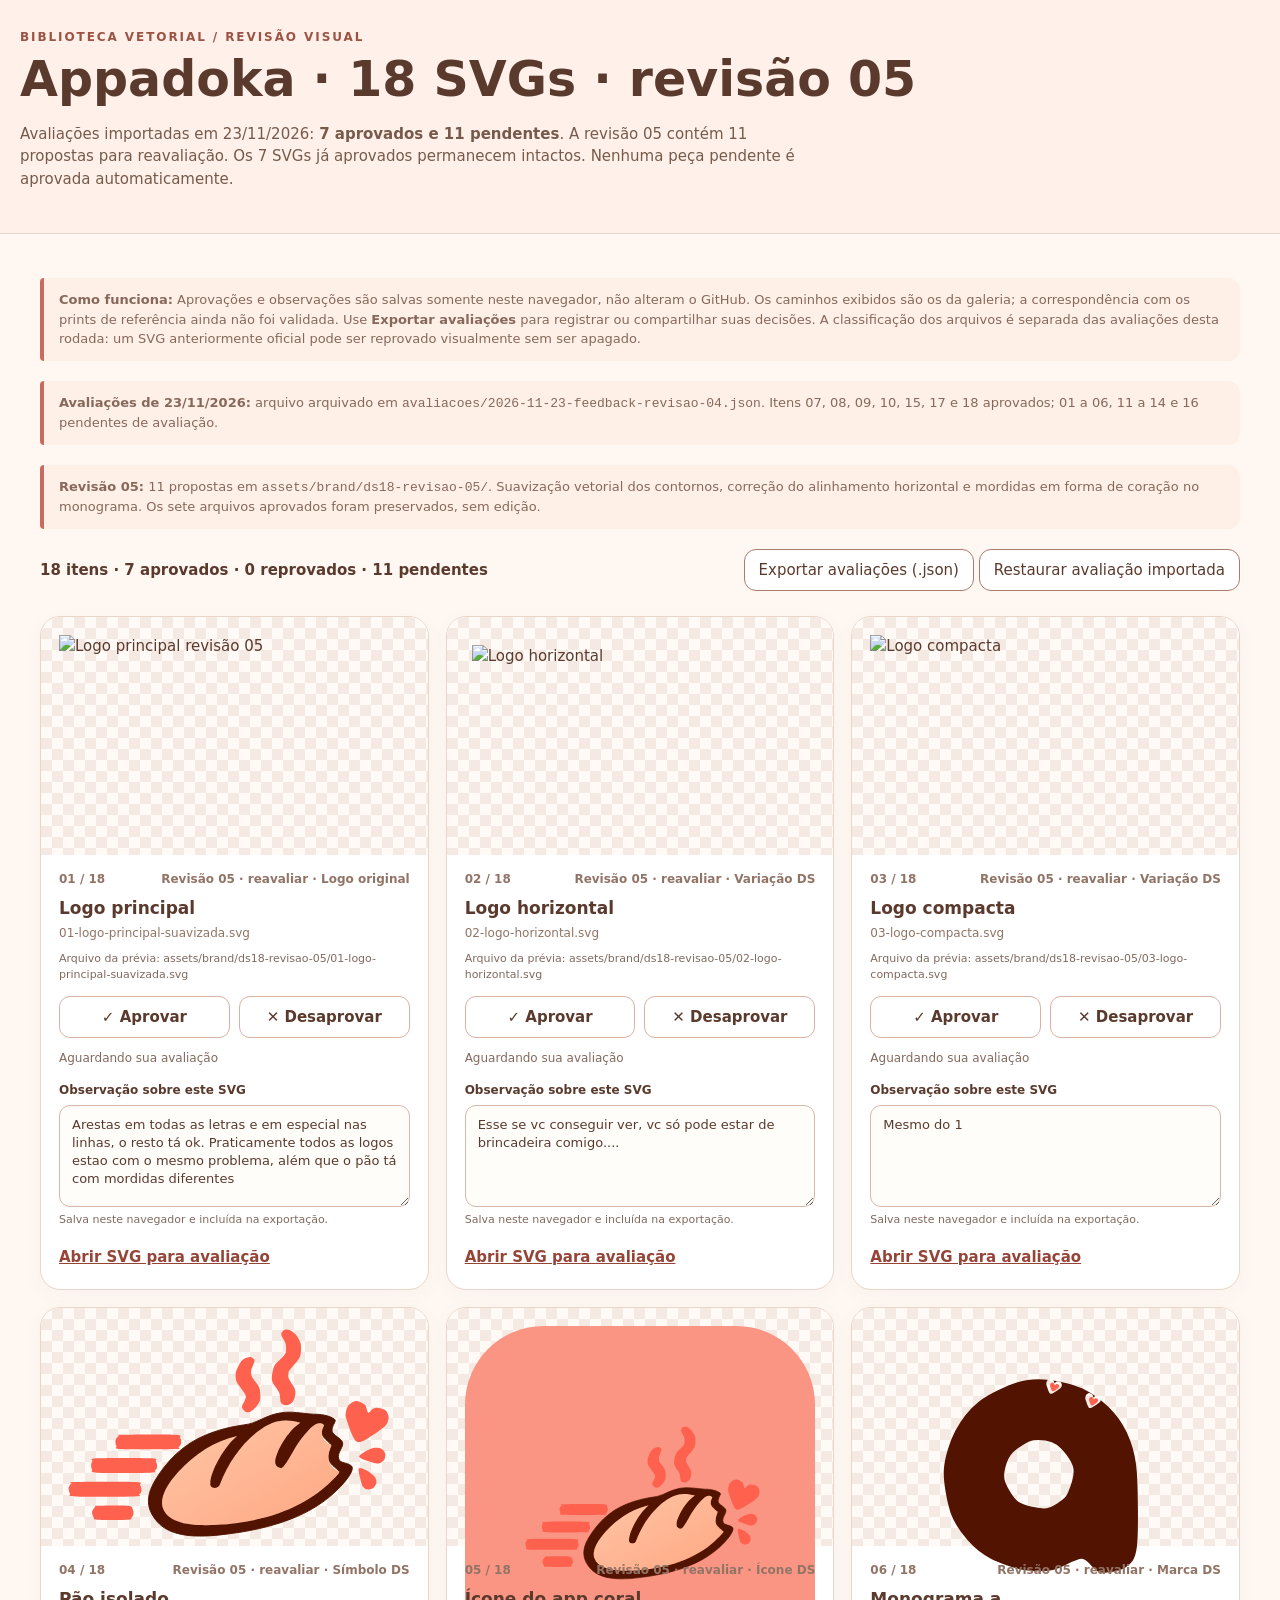
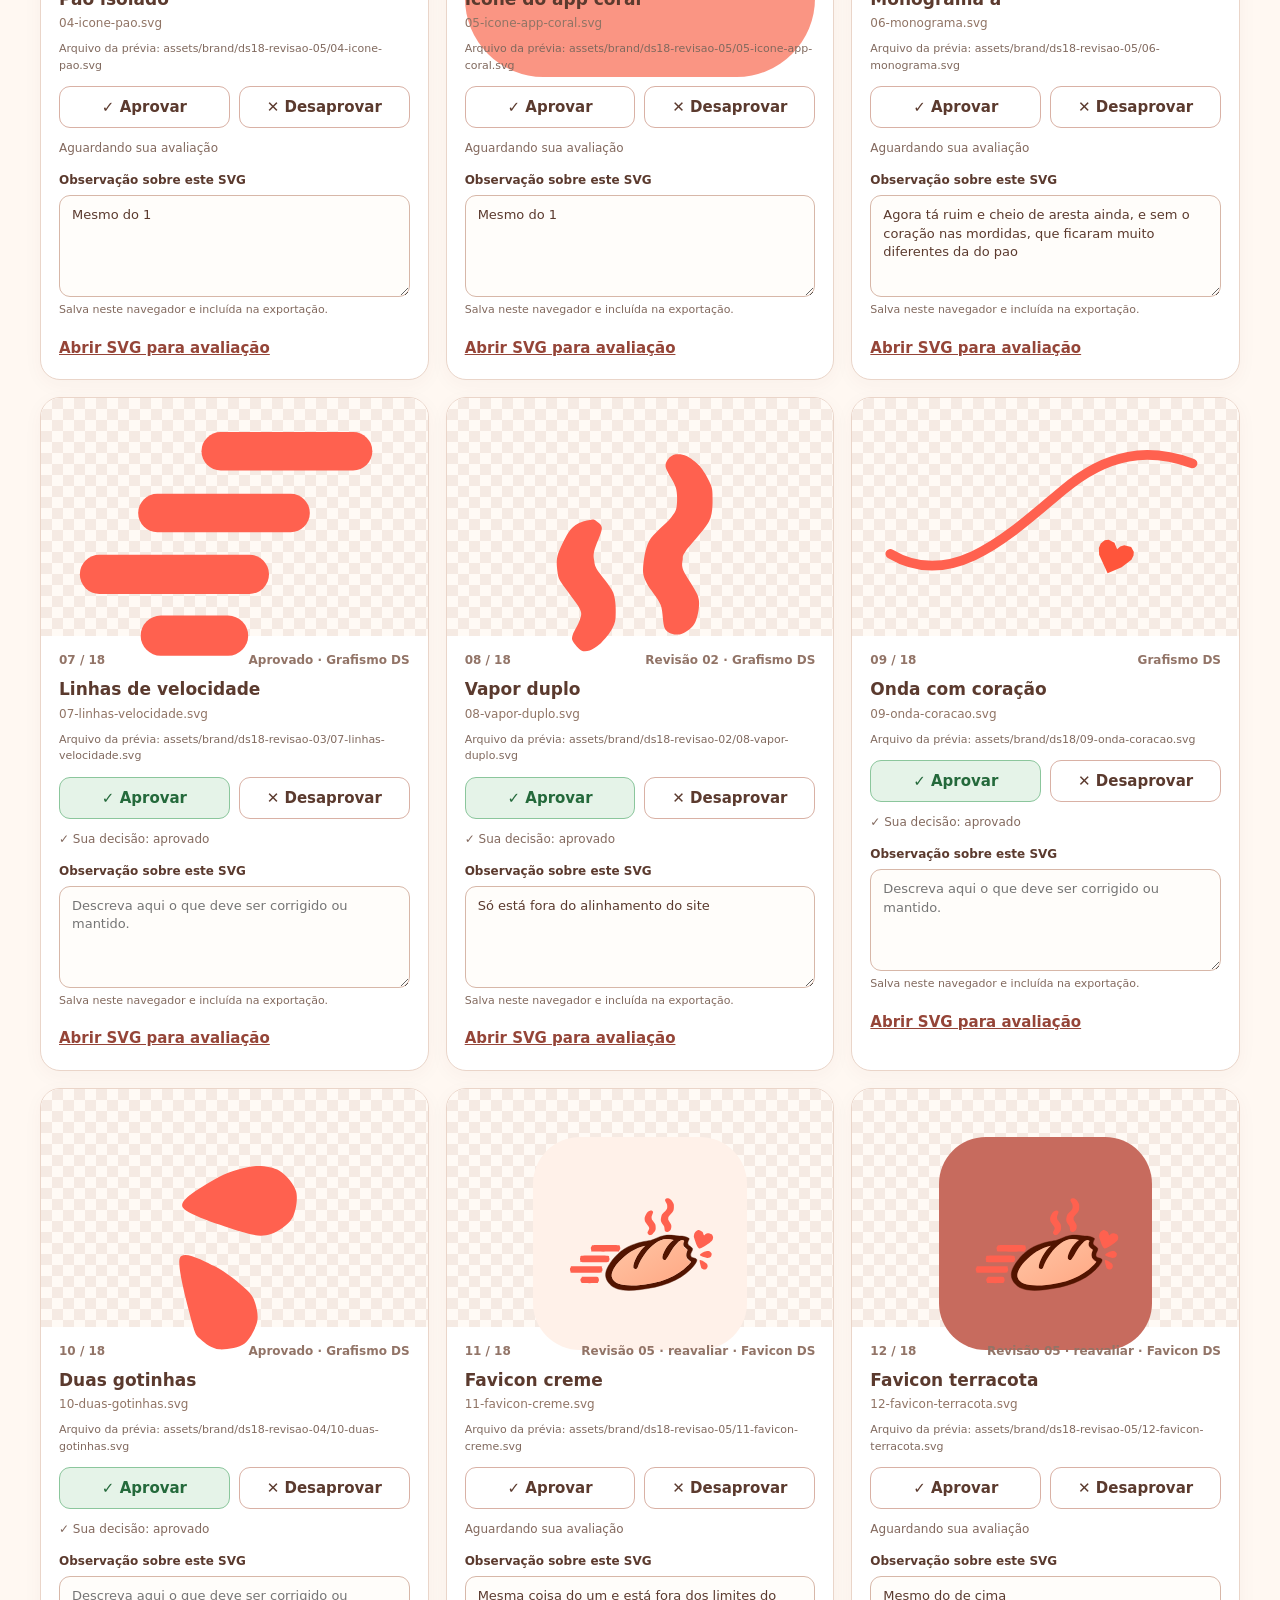
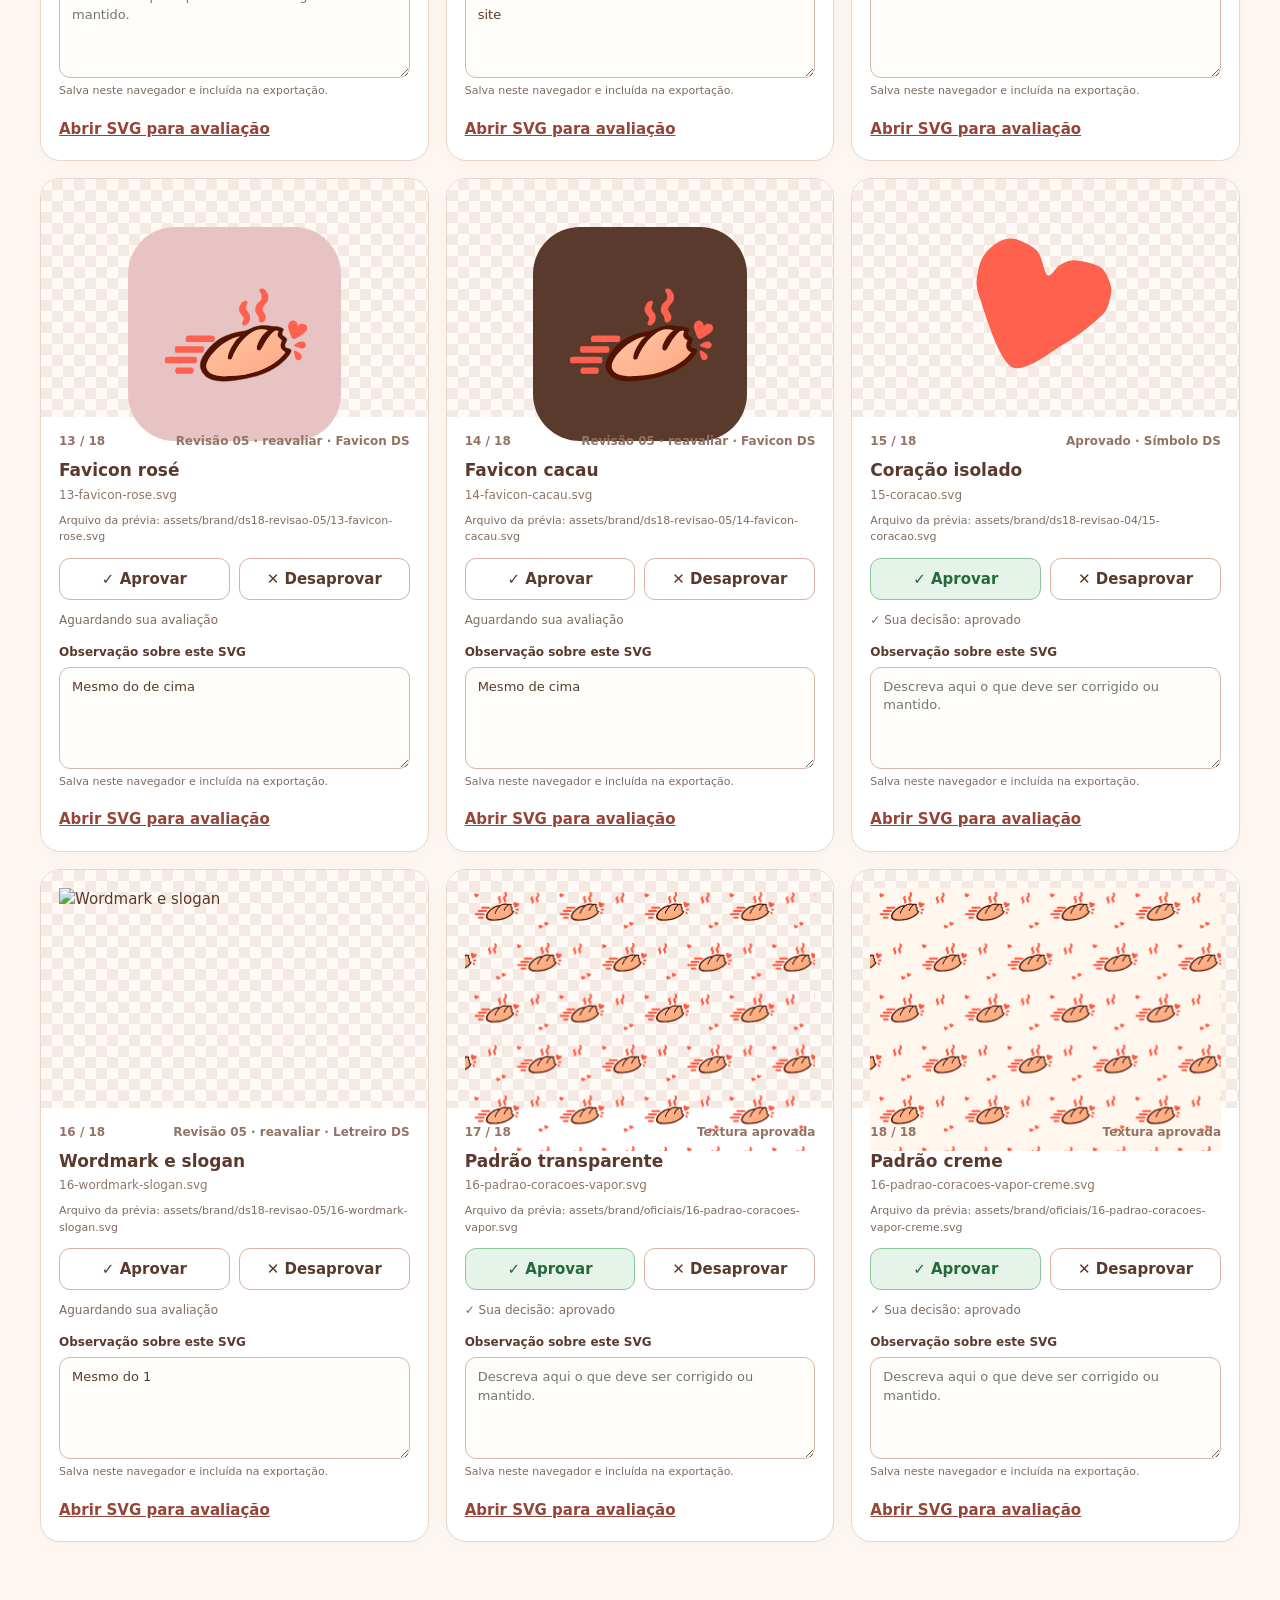
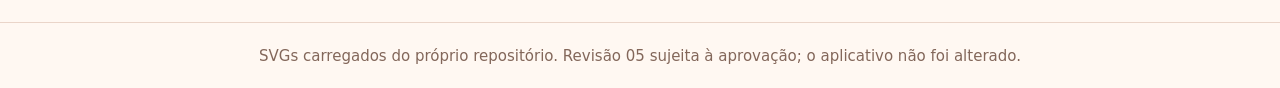
==== commit 4daa884b: "feat(ds): revisar 11 SVGs do Appadoka conforme feedback de 23/11; preservar 7 aprovados" ====
--- a/index.html
+++ b/index.html
@@ -1,23 +1,23 @@
-<!doctype html><html lang="pt-BR"><head><meta charset="UTF-8"><meta name="viewport" content="width=device-width,initial-scale=1"><meta name="theme-color" content="#fff2e9"><title>Appadoka · Design System · 18 SVGs · revisão 04</title><style>:root{--cacau:#5b3a2e;--salmao:#f56556;--creme:#fff1e9;--borda:#ead5c9}*{box-sizing:border-box}html{scroll-behavior:smooth}body{margin:0;background:#fff8f2;color:var(--cacau);font:15px/1.5 system-ui,-apple-system,Arial,sans-serif}header{padding:28px max(20px,calc((100vw - 1240px)/2));background:var(--creme);border-bottom:1px solid var(--borda)}h1{font-size:clamp(29px,4vw,49px);line-height:1.12;margin:7px 0}h2{font-size:17px;margin:8px 0 2px}main{max-width:1240px;margin:0 auto;padding:24px 20px 80px}.eyebrow{text-transform:uppercase;letter-spacing:.16em;font-size:12px;color:#9c5344;font-weight:800}.subtitle{max-width:800px;color:#775a4b}.toolbar{display:flex;gap:12px;align-items:center;flex-wrap:wrap;justify-content:space-between;margin:18px 0 25px}.counter{font-weight:800}.counter span{font-variant-numeric:tabular-nums}.toolbar button{font:inherit;padding:9px 14px;border-radius:12px;border:1px solid #aa7a6c;background:white;color:var(--cacau);cursor:pointer}.grid{display:grid;grid-template-columns:repeat(3,minmax(0,1fr));gap:17px}.tile{border:1px solid var(--borda);border-radius:20px;overflow:hidden;background:white;min-width:0;box-shadow:0 5px 20px #5b3a2e0a}.art{height:238px;display:grid;place-items:center;padding:18px;background-color:#fffaf5;background-image:linear-gradient(45deg,#f5eae3 25%,transparent 25%),linear-gradient(-45deg,#f5eae3 25%,transparent 25%),linear-gradient(45deg,transparent 75%,#f5eae3 75%),linear-gradient(-45deg,transparent 75%,#f5eae3 75%);background-size:22px 22px;background-position:0 0,0 11px,11px -11px,-11px 0}.art img{width:100%;height:100%;object-fit:contain}.info{padding:15px 18px 20px}.topline{display:flex;gap:10px;justify-content:space-between;color:#927467;font-size:12px;font-weight:700}.file{margin:1px 0 15px;color:#907465;overflow-wrap:anywhere;font-size:12px}.vote{display:grid;grid-template-columns:1fr 1fr;gap:9px}.vote button{border-radius:11px;min-height:42px;font:inherit;font-weight:750;border:1px solid #d9b1a5;color:var(--cacau);background:#fff;cursor:pointer}.vote button:hover{background:#fff1e9}.vote button.approve[aria-pressed="true"]{background:#e5f3e8;color:#24693b;border-color:#8bc69c}.vote button.reject[aria-pressed="true"]{background:#ffeae7;color:#ae342d;border-color:#e9aaa1}.decision{font-size:12px;color:#83695e;margin:11px 0 4px;min-height:17px}.source-path{font-size:11px;color:#80695e;overflow-wrap:anywhere;margin:-6px 0 12px}.note-wrap{display:block;margin:14px 0 12px}.note-label{display:block;font-size:12px;font-weight:750;color:var(--cacau);margin-bottom:6px}.note-input{display:block;width:100%;min-height:84px;border:1px solid #d7b7a8;border-radius:11px;background:#fffdfa;color:var(--cacau);font:inherit;font-size:13px;line-height:1.4;padding:10px 12px;resize:vertical}.note-input:focus{outline:2px solid #c76b5e;outline-offset:1px}.note-tip{display:block;font-size:11px;color:#82695e;margin-top:5px}.view{display:inline-block;color:#954538;font-weight:750;margin-top:6px}.hint{font-size:13px;color:#87685b;background:#fff0e7;border-left:4px solid #c76b5e;padding:12px 15px;border-radius:4px 12px 12px 4px;margin:20px 0}footer{border-top:1px solid var(--borda);padding:22px;text-align:center;color:#83675a}@media(max-width:940px){.grid{grid-template-columns:repeat(2,minmax(0,1fr))}}@media(max-width:620px){.grid{grid-template-columns:1fr}.art{height:280px}} .tile[data-id="08"] .art img{width:78%;height:78%;object-fit:contain;object-position:center center} .tile[data-id="10"] .art img,.tile[data-id="15"] .art img{width:64%;height:75%;object-fit:contain} .note-input{position:relative;z-index:1;pointer-events:auto;min-height:102px}</style></head><body><header><div class="eyebrow">Biblioteca vetorial / revisão visual</div><h1>Appadoka · 18 SVGs · revisão 04</h1><p class="subtitle">Feedback importado em 22/11/2026: <strong>5 aprovados, 2 reprovados e 11 pendentes</strong>. A revisão 04 apresenta 13 SVGs corrigidos, incluindo as duas peças separadas para avaliação. Os 5 aprovados mantêm seus arquivos originais. Nenhum ajuste desta rodada é considerado aprovado automaticamente.</p></header><main><p class="hint"><strong>Como funciona:</strong> Aprovações e observações são salvas somente neste navegador, não alteram o GitHub. Os caminhos exibidos são os da galeria; a correspondência com os prints de referência ainda não foi validada. Use <strong>Exportar avaliações</strong> para registrar ou compartilhar suas decisões. A classificação dos arquivos é separada das avaliações desta rodada: um SVG anteriormente oficial pode ser reprovado visualmente sem ser apagado.</p><p class="hint" id="rodada-registrada"><strong>Avaliações mais recentes:</strong> as decisões e observações iniciais vêm do arquivo exportado em 22/11/2026, arquivado em <code>avaliacoes/2026-11-22-feedback-revisao-03.json</code>. SVGs 07, 08, 09, 17 e 18 aprovados; 10 e 15 reprovados na versão anterior, agora com candidatos separados. Os outros 11 estão pendentes de reavaliação.</p><p class="hint" id="revisao-04"><strong>Revisão 04:</strong> 13 propostas vetoriais em <code>assets/brand/ds18-revisao-04/</code>. Ajustes de suavização, proporções, recuo interno e monograma. SVGs aprovados 07, 08, 09, 17 e 18 intocados; 08 centralizado somente nesta galeria. O item 10 mostra apenas as gotinhas e o 15 somente o coração. Todos os 13 candidatos dependem de sua aprovação.</p><div class="toolbar"><div class="counter" id="counter">18 itens · <span id="approvedCount">5</span> aprovados · <span id="rejectedCount">2</span> reprovados · <span id="pendingCount">11</span> pendentes</div><div><button id="export" type="button">Exportar avaliações (.json)</button> <button id="clear" type="button">Restaurar aprovação atual</button></div></div><div class="grid"><article class="tile" data-id="01" data-file="assets/brand/ds18-revisao-04/01-logo-principal-suavizada.svg"><div class="art"><img src="assets/brand/ds18-revisao-04/01-logo-principal-suavizada.svg" alt="Logo principal revisão 04" loading="lazy"></div><div class="info"><div class="topline"><span class="index">01 / 18</span><span class="kind">Revisão 04 · reavaliar · Logo original</span></div><h2>Logo principal</h2><p class="file">01-logo-principal-suavizada.svg</p><div class="vote" aria-label="Avaliação de Logo principal"><button class="approve" type="button" data-vote="aprovado" aria-pressed="false">✓ Aprovar</button><button class="reject" type="button" data-vote="reprovado" aria-pressed="false">✕ Desaprovar</button></div><p class="decision" aria-live="polite">Aguardando sua avaliação</p><label class="note-wrap" for="note-01"><span class="note-label">Observação sobre este SVG</span><textarea class="note-input" id="note-01" data-observation="01" rows="3" placeholder="Descreva aqui o que deve ser corrigido ou mantido."></textarea><span class="note-tip">Salva neste navegador e incluída na exportação.</span></label><a class="view" href="assets/brand/ds18-revisao-04/01-logo-principal-suavizada.svg" target="_blank" rel="noopener">Abrir SVG para avaliação</a></div></article>
-<article class="tile" data-id="02" data-file="assets/brand/ds18-revisao-04/02-logo-horizontal.svg"><div class="art"><img src="assets/brand/ds18-revisao-04/02-logo-horizontal.svg" alt="Logo horizontal" loading="lazy"></div><div class="info"><div class="topline"><span class="index">02 / 18</span><span class="kind">Revisão 04 · reavaliar · Variação DS</span></div><h2>Logo horizontal</h2><p class="file">02-logo-horizontal.svg</p><div class="vote" aria-label="Avaliação de Logo horizontal"><button class="approve" type="button" data-vote="aprovado" aria-pressed="false">✓ Aprovar</button><button class="reject" type="button" data-vote="reprovado" aria-pressed="false">✕ Desaprovar</button></div><p class="decision" aria-live="polite">Aguardando sua avaliação</p><label class="note-wrap" for="note-02"><span class="note-label">Observação sobre este SVG</span><textarea class="note-input" id="note-02" data-observation="02" rows="3" placeholder="Descreva aqui o que deve ser corrigido ou mantido."></textarea><span class="note-tip">Salva neste navegador e incluída na exportação.</span></label><a class="view" href="assets/brand/ds18-revisao-04/02-logo-horizontal.svg" target="_blank" rel="noopener">Abrir SVG para avaliação</a></div></article>
-<article class="tile" data-id="03" data-file="assets/brand/ds18-revisao-04/03-logo-compacta.svg"><div class="art"><img src="assets/brand/ds18-revisao-04/03-logo-compacta.svg" alt="Logo compacta" loading="lazy"></div><div class="info"><div class="topline"><span class="index">03 / 18</span><span class="kind">Revisão 04 · reavaliar · Variação DS</span></div><h2>Logo compacta</h2><p class="file">03-logo-compacta.svg</p><div class="vote" aria-label="Avaliação de Logo compacta"><button class="approve" type="button" data-vote="aprovado" aria-pressed="false">✓ Aprovar</button><button class="reject" type="button" data-vote="reprovado" aria-pressed="false">✕ Desaprovar</button></div><p class="decision" aria-live="polite">Aguardando sua avaliação</p><label class="note-wrap" for="note-03"><span class="note-label">Observação sobre este SVG</span><textarea class="note-input" id="note-03" data-observation="03" rows="3" placeholder="Descreva aqui o que deve ser corrigido ou mantido."></textarea><span class="note-tip">Salva neste navegador e incluída na exportação.</span></label><a class="view" href="assets/brand/ds18-revisao-04/03-logo-compacta.svg" target="_blank" rel="noopener">Abrir SVG para avaliação</a></div></article>
-<article class="tile" data-id="04" data-file="assets/brand/ds18-revisao-04/04-icone-pao.svg"><div class="art"><img src="assets/brand/ds18-revisao-04/04-icone-pao.svg" alt="Pão isolado" loading="lazy"></div><div class="info"><div class="topline"><span class="index">04 / 18</span><span class="kind">Revisão 04 · reavaliar · Símbolo DS</span></div><h2>Pão isolado</h2><p class="file">04-icone-pao.svg</p><div class="vote" aria-label="Avaliação de Pão isolado"><button class="approve" type="button" data-vote="aprovado" aria-pressed="false">✓ Aprovar</button><button class="reject" type="button" data-vote="reprovado" aria-pressed="false">✕ Desaprovar</button></div><p class="decision" aria-live="polite">Aguardando sua avaliação</p><label class="note-wrap" for="note-04"><span class="note-label">Observação sobre este SVG</span><textarea class="note-input" id="note-04" data-observation="04" rows="3" placeholder="Descreva aqui o que deve ser corrigido ou mantido."></textarea><span class="note-tip">Salva neste navegador e incluída na exportação.</span></label><a class="view" href="assets/brand/ds18-revisao-04/04-icone-pao.svg" target="_blank" rel="noopener">Abrir SVG para avaliação</a></div></article>
-<article class="tile" data-id="05" data-file="assets/brand/ds18-revisao-04/05-icone-app-coral.svg"><div class="art"><img src="assets/brand/ds18-revisao-04/05-icone-app-coral.svg" alt="Ícone do app coral" loading="lazy"></div><div class="info"><div class="topline"><span class="index">05 / 18</span><span class="kind">Revisão 04 · reavaliar · Ícone DS</span></div><h2>Ícone do app coral</h2><p class="file">05-icone-app-coral.svg</p><div class="vote" aria-label="Avaliação de Ícone do app coral"><button class="approve" type="button" data-vote="aprovado" aria-pressed="false">✓ Aprovar</button><button class="reject" type="button" data-vote="reprovado" aria-pressed="false">✕ Desaprovar</button></div><p class="decision" aria-live="polite">Aguardando sua avaliação</p><label class="note-wrap" for="note-05"><span class="note-label">Observação sobre este SVG</span><textarea class="note-input" id="note-05" data-observation="05" rows="3" placeholder="Descreva aqui o que deve ser corrigido ou mantido."></textarea><span class="note-tip">Salva neste navegador e incluída na exportação.</span></label><a class="view" href="assets/brand/ds18-revisao-04/05-icone-app-coral.svg" target="_blank" rel="noopener">Abrir SVG para avaliação</a></div></article>
-<article class="tile" data-id="06" data-file="assets/brand/ds18-revisao-04/06-monograma.svg"><div class="art"><img src="assets/brand/ds18-revisao-04/06-monograma.svg" alt="Monograma a" loading="lazy"></div><div class="info"><div class="topline"><span class="index">06 / 18</span><span class="kind">Revisão 04 · reavaliar · Marca DS</span></div><h2>Monograma a</h2><p class="file">06-monograma.svg</p><div class="vote" aria-label="Avaliação de Monograma a"><button class="approve" type="button" data-vote="aprovado" aria-pressed="false">✓ Aprovar</button><button class="reject" type="button" data-vote="reprovado" aria-pressed="false">✕ Desaprovar</button></div><p class="decision" aria-live="polite">Aguardando sua avaliação</p><label class="note-wrap" for="note-06"><span class="note-label">Observação sobre este SVG</span><textarea class="note-input" id="note-06" data-observation="06" rows="3" placeholder="Descreva aqui o que deve ser corrigido ou mantido."></textarea><span class="note-tip">Salva neste navegador e incluída na exportação.</span></label><a class="view" href="assets/brand/ds18-revisao-04/06-monograma.svg" target="_blank" rel="noopener">Abrir SVG para avaliação</a></div></article>
+<!doctype html><html lang="pt-BR"><head><meta charset="UTF-8"><meta name="viewport" content="width=device-width,initial-scale=1"><meta name="theme-color" content="#fff2e9"><title>Appadoka · Design System · 18 SVGs · revisão 05</title><style>:root{--cacau:#5b3a2e;--salmao:#f56556;--creme:#fff1e9;--borda:#ead5c9}*{box-sizing:border-box}html{scroll-behavior:smooth}body{margin:0;background:#fff8f2;color:var(--cacau);font:15px/1.5 system-ui,-apple-system,Arial,sans-serif}header{padding:28px max(20px,calc((100vw - 1240px)/2));background:var(--creme);border-bottom:1px solid var(--borda)}h1{font-size:clamp(29px,4vw,49px);line-height:1.12;margin:7px 0}h2{font-size:17px;margin:8px 0 2px}main{max-width:1240px;margin:0 auto;padding:24px 20px 80px}.eyebrow{text-transform:uppercase;letter-spacing:.16em;font-size:12px;color:#9c5344;font-weight:800}.subtitle{max-width:800px;color:#775a4b}.toolbar{display:flex;gap:12px;align-items:center;flex-wrap:wrap;justify-content:space-between;margin:18px 0 25px}.counter{font-weight:800}.counter span{font-variant-numeric:tabular-nums}.toolbar button{font:inherit;padding:9px 14px;border-radius:12px;border:1px solid #aa7a6c;background:white;color:var(--cacau);cursor:pointer}.grid{display:grid;grid-template-columns:repeat(3,minmax(0,1fr));gap:17px}.tile{border:1px solid var(--borda);border-radius:20px;overflow:hidden;background:white;min-width:0;box-shadow:0 5px 20px #5b3a2e0a}.art{height:238px;display:grid;place-items:center;padding:18px;background-color:#fffaf5;background-image:linear-gradient(45deg,#f5eae3 25%,transparent 25%),linear-gradient(-45deg,#f5eae3 25%,transparent 25%),linear-gradient(45deg,transparent 75%,#f5eae3 75%),linear-gradient(-45deg,transparent 75%,#f5eae3 75%);background-size:22px 22px;background-position:0 0,0 11px,11px -11px,-11px 0}.art img{width:100%;height:100%;object-fit:contain}.info{padding:15px 18px 20px}.topline{display:flex;gap:10px;justify-content:space-between;color:#927467;font-size:12px;font-weight:700}.file{margin:1px 0 15px;color:#907465;overflow-wrap:anywhere;font-size:12px}.vote{display:grid;grid-template-columns:1fr 1fr;gap:9px}.vote button{border-radius:11px;min-height:42px;font:inherit;font-weight:750;border:1px solid #d9b1a5;color:var(--cacau);background:#fff;cursor:pointer}.vote button:hover{background:#fff1e9}.vote button.approve[aria-pressed="true"]{background:#e5f3e8;color:#24693b;border-color:#8bc69c}.vote button.reject[aria-pressed="true"]{background:#ffeae7;color:#ae342d;border-color:#e9aaa1}.decision{font-size:12px;color:#83695e;margin:11px 0 4px;min-height:17px}.source-path{font-size:11px;color:#80695e;overflow-wrap:anywhere;margin:-6px 0 12px}.note-wrap{display:block;margin:14px 0 12px}.note-label{display:block;font-size:12px;font-weight:750;color:var(--cacau);margin-bottom:6px}.note-input{display:block;width:100%;min-height:84px;border:1px solid #d7b7a8;border-radius:11px;background:#fffdfa;color:var(--cacau);font:inherit;font-size:13px;line-height:1.4;padding:10px 12px;resize:vertical}.note-input:focus{outline:2px solid #c76b5e;outline-offset:1px}.note-tip{display:block;font-size:11px;color:#82695e;margin-top:5px}.view{display:inline-block;color:#954538;font-weight:750;margin-top:6px}.hint{font-size:13px;color:#87685b;background:#fff0e7;border-left:4px solid #c76b5e;padding:12px 15px;border-radius:4px 12px 12px 4px;margin:20px 0}footer{border-top:1px solid var(--borda);padding:22px;text-align:center;color:#83675a}@media(max-width:940px){.grid{grid-template-columns:repeat(2,minmax(0,1fr))}}@media(max-width:620px){.grid{grid-template-columns:1fr}.art{height:280px}} .tile[data-id="08"] .art img{width:78%;height:78%;object-fit:contain;object-position:center center} .tile[data-id="10"] .art img,.tile[data-id="15"] .art img{width:64%;height:75%;object-fit:contain} .note-input{position:relative;z-index:1;pointer-events:auto;min-height:102px} .tile[data-id="02"] .art img{width:96%;height:90%;object-fit:contain} .tile[data-id="06"] .art img{width:84%;height:84%;object-fit:contain} .tile[data-id="11"] .art img,.tile[data-id="12"] .art img,.tile[data-id="13"] .art img,.tile[data-id="14"] .art img{width:78%;height:78%;object-fit:contain}</style></head><body><header><div class="eyebrow">Biblioteca vetorial / revisão visual</div><h1>Appadoka · 18 SVGs · revisão 05</h1><p class="subtitle">Avaliações importadas em 23/11/2026: <strong>7 aprovados e 11 pendentes</strong>. A revisão 05 contém 11 propostas para reavaliação. Os 7 SVGs já aprovados permanecem intactos. Nenhuma peça pendente é aprovada automaticamente.</p></header><main><p class="hint"><strong>Como funciona:</strong> Aprovações e observações são salvas somente neste navegador, não alteram o GitHub. Os caminhos exibidos são os da galeria; a correspondência com os prints de referência ainda não foi validada. Use <strong>Exportar avaliações</strong> para registrar ou compartilhar suas decisões. A classificação dos arquivos é separada das avaliações desta rodada: um SVG anteriormente oficial pode ser reprovado visualmente sem ser apagado.</p><p class="hint" id="rodada-registrada"><strong>Avaliações de 23/11/2026:</strong> arquivo arquivado em <code>avaliacoes/2026-11-23-feedback-revisao-04.json</code>. Itens 07, 08, 09, 10, 15, 17 e 18 aprovados; 01 a 06, 11 a 14 e 16 pendentes de avaliação.</p><p class="hint" id="revisao-05"><strong>Revisão 05:</strong> 11 propostas em <code>assets/brand/ds18-revisao-05/</code>. Suavização vetorial dos contornos, correção do alinhamento horizontal e mordidas em forma de coração no monograma. Os sete arquivos aprovados foram preservados, sem edição.</p><div class="toolbar"><div class="counter" id="counter">18 itens · <span id="approvedCount">7</span> aprovados · <span id="rejectedCount">0</span> reprovados · <span id="pendingCount">11</span> pendentes</div><div><button id="export" type="button">Exportar avaliações (.json)</button> <button id="clear" type="button">Restaurar aprovação atual</button></div></div><div class="grid"><article class="tile" data-id="01" data-file="assets/brand/ds18-revisao-05/01-logo-principal-suavizada.svg"><div class="art"><img src="assets/brand/ds18-revisao-05/01-logo-principal-suavizada.svg" alt="Logo principal revisão 05" loading="lazy"></div><div class="info"><div class="topline"><span class="index">01 / 18</span><span class="kind">Revisão 05 · reavaliar · Logo original</span></div><h2>Logo principal</h2><p class="file">01-logo-principal-suavizada.svg</p><div class="vote" aria-label="Avaliação de Logo principal"><button class="approve" type="button" data-vote="aprovado" aria-pressed="false">✓ Aprovar</button><button class="reject" type="button" data-vote="reprovado" aria-pressed="false">✕ Desaprovar</button></div><p class="decision" aria-live="polite">Aguardando sua avaliação</p><label class="note-wrap" for="note-01"><span class="note-label">Observação sobre este SVG</span><textarea class="note-input" id="note-01" data-observation="01" rows="3" placeholder="Descreva aqui o que deve ser corrigido ou mantido."></textarea><span class="note-tip">Salva neste navegador e incluída na exportação.</span></label><a class="view" href="assets/brand/ds18-revisao-05/01-logo-principal-suavizada.svg" target="_blank" rel="noopener">Abrir SVG para avaliação</a></div></article>
+<article class="tile" data-id="02" data-file="assets/brand/ds18-revisao-05/02-logo-horizontal.svg"><div class="art"><img src="assets/brand/ds18-revisao-05/02-logo-horizontal.svg" alt="Logo horizontal" loading="lazy"></div><div class="info"><div class="topline"><span class="index">02 / 18</span><span class="kind">Revisão 05 · reavaliar · Variação DS</span></div><h2>Logo horizontal</h2><p class="file">02-logo-horizontal.svg</p><div class="vote" aria-label="Avaliação de Logo horizontal"><button class="approve" type="button" data-vote="aprovado" aria-pressed="false">✓ Aprovar</button><button class="reject" type="button" data-vote="reprovado" aria-pressed="false">✕ Desaprovar</button></div><p class="decision" aria-live="polite">Aguardando sua avaliação</p><label class="note-wrap" for="note-02"><span class="note-label">Observação sobre este SVG</span><textarea class="note-input" id="note-02" data-observation="02" rows="3" placeholder="Descreva aqui o que deve ser corrigido ou mantido."></textarea><span class="note-tip">Salva neste navegador e incluída na exportação.</span></label><a class="view" href="assets/brand/ds18-revisao-05/02-logo-horizontal.svg" target="_blank" rel="noopener">Abrir SVG para avaliação</a></div></article>
+<article class="tile" data-id="03" data-file="assets/brand/ds18-revisao-05/03-logo-compacta.svg"><div class="art"><img src="assets/brand/ds18-revisao-05/03-logo-compacta.svg" alt="Logo compacta" loading="lazy"></div><div class="info"><div class="topline"><span class="index">03 / 18</span><span class="kind">Revisão 05 · reavaliar · Variação DS</span></div><h2>Logo compacta</h2><p class="file">03-logo-compacta.svg</p><div class="vote" aria-label="Avaliação de Logo compacta"><button class="approve" type="button" data-vote="aprovado" aria-pressed="false">✓ Aprovar</button><button class="reject" type="button" data-vote="reprovado" aria-pressed="false">✕ Desaprovar</button></div><p class="decision" aria-live="polite">Aguardando sua avaliação</p><label class="note-wrap" for="note-03"><span class="note-label">Observação sobre este SVG</span><textarea class="note-input" id="note-03" data-observation="03" rows="3" placeholder="Descreva aqui o que deve ser corrigido ou mantido."></textarea><span class="note-tip">Salva neste navegador e incluída na exportação.</span></label><a class="view" href="assets/brand/ds18-revisao-05/03-logo-compacta.svg" target="_blank" rel="noopener">Abrir SVG para avaliação</a></div></article>
+<article class="tile" data-id="04" data-file="assets/brand/ds18-revisao-05/04-icone-pao.svg"><div class="art"><img src="assets/brand/ds18-revisao-05/04-icone-pao.svg" alt="Pão isolado" loading="lazy"></div><div class="info"><div class="topline"><span class="index">04 / 18</span><span class="kind">Revisão 05 · reavaliar · Símbolo DS</span></div><h2>Pão isolado</h2><p class="file">04-icone-pao.svg</p><div class="vote" aria-label="Avaliação de Pão isolado"><button class="approve" type="button" data-vote="aprovado" aria-pressed="false">✓ Aprovar</button><button class="reject" type="button" data-vote="reprovado" aria-pressed="false">✕ Desaprovar</button></div><p class="decision" aria-live="polite">Aguardando sua avaliação</p><label class="note-wrap" for="note-04"><span class="note-label">Observação sobre este SVG</span><textarea class="note-input" id="note-04" data-observation="04" rows="3" placeholder="Descreva aqui o que deve ser corrigido ou mantido."></textarea><span class="note-tip">Salva neste navegador e incluída na exportação.</span></label><a class="view" href="assets/brand/ds18-revisao-05/04-icone-pao.svg" target="_blank" rel="noopener">Abrir SVG para avaliação</a></div></article>
+<article class="tile" data-id="05" data-file="assets/brand/ds18-revisao-05/05-icone-app-coral.svg"><div class="art"><img src="assets/brand/ds18-revisao-05/05-icone-app-coral.svg" alt="Ícone do app coral" loading="lazy"></div><div class="info"><div class="topline"><span class="index">05 / 18</span><span class="kind">Revisão 05 · reavaliar · Ícone DS</span></div><h2>Ícone do app coral</h2><p class="file">05-icone-app-coral.svg</p><div class="vote" aria-label="Avaliação de Ícone do app coral"><button class="approve" type="button" data-vote="aprovado" aria-pressed="false">✓ Aprovar</button><button class="reject" type="button" data-vote="reprovado" aria-pressed="false">✕ Desaprovar</button></div><p class="decision" aria-live="polite">Aguardando sua avaliação</p><label class="note-wrap" for="note-05"><span class="note-label">Observação sobre este SVG</span><textarea class="note-input" id="note-05" data-observation="05" rows="3" placeholder="Descreva aqui o que deve ser corrigido ou mantido."></textarea><span class="note-tip">Salva neste navegador e incluída na exportação.</span></label><a class="view" href="assets/brand/ds18-revisao-05/05-icone-app-coral.svg" target="_blank" rel="noopener">Abrir SVG para avaliação</a></div></article>
+<article class="tile" data-id="06" data-file="assets/brand/ds18-revisao-05/06-monograma.svg"><div class="art"><img src="assets/brand/ds18-revisao-05/06-monograma.svg" alt="Monograma a" loading="lazy"></div><div class="info"><div class="topline"><span class="index">06 / 18</span><span class="kind">Revisão 05 · reavaliar · Marca DS</span></div><h2>Monograma a</h2><p class="file">06-monograma.svg</p><div class="vote" aria-label="Avaliação de Monograma a"><button class="approve" type="button" data-vote="aprovado" aria-pressed="false">✓ Aprovar</button><button class="reject" type="button" data-vote="reprovado" aria-pressed="false">✕ Desaprovar</button></div><p class="decision" aria-live="polite">Aguardando sua avaliação</p><label class="note-wrap" for="note-06"><span class="note-label">Observação sobre este SVG</span><textarea class="note-input" id="note-06" data-observation="06" rows="3" placeholder="Descreva aqui o que deve ser corrigido ou mantido."></textarea><span class="note-tip">Salva neste navegador e incluída na exportação.</span></label><a class="view" href="assets/brand/ds18-revisao-05/06-monograma.svg" target="_blank" rel="noopener">Abrir SVG para avaliação</a></div></article>
 <article class="tile" data-id="07" data-file="assets/brand/ds18-revisao-03/07-linhas-velocidade.svg"><div class="art"><img src="assets/brand/ds18-revisao-03/07-linhas-velocidade.svg" alt="Linhas de velocidade" loading="lazy"></div><div class="info"><div class="topline"><span class="index">07 / 18</span><span class="kind">Aprovado · Grafismo DS</span></div><h2>Linhas de velocidade</h2><p class="file">07-linhas-velocidade.svg</p><div class="vote" aria-label="Avaliação de Linhas de velocidade"><button class="approve" type="button" data-vote="aprovado" aria-pressed="false">✓ Aprovar</button><button class="reject" type="button" data-vote="reprovado" aria-pressed="false">✕ Desaprovar</button></div><p class="decision" aria-live="polite">Aguardando sua avaliação</p><label class="note-wrap" for="note-07"><span class="note-label">Observação sobre este SVG</span><textarea class="note-input" id="note-07" data-observation="07" rows="3" placeholder="Descreva aqui o que deve ser corrigido ou mantido."></textarea><span class="note-tip">Salva neste navegador e incluída na exportação.</span></label><a class="view" href="assets/brand/ds18-revisao-03/07-linhas-velocidade.svg" target="_blank" rel="noopener">Abrir SVG para avaliação</a></div></article>
 <article class="tile" data-id="08" data-file="assets/brand/ds18-revisao-02/08-vapor-duplo.svg"><div class="art"><img src="assets/brand/ds18-revisao-02/08-vapor-duplo.svg" alt="Vapor duplo" loading="lazy"></div><div class="info"><div class="topline"><span class="index">08 / 18</span><span class="kind">Revisão 02 · Grafismo DS</span></div><h2>Vapor duplo</h2><p class="file">08-vapor-duplo.svg</p><div class="vote" aria-label="Avaliação de Vapor duplo"><button class="approve" type="button" data-vote="aprovado" aria-pressed="false">✓ Aprovar</button><button class="reject" type="button" data-vote="reprovado" aria-pressed="false">✕ Desaprovar</button></div><p class="decision" aria-live="polite">Aguardando sua avaliação</p><label class="note-wrap" for="note-08"><span class="note-label">Observação sobre este SVG</span><textarea class="note-input" id="note-08" data-observation="08" rows="3" placeholder="Descreva aqui o que deve ser corrigido ou mantido."></textarea><span class="note-tip">Salva neste navegador e incluída na exportação.</span></label><a class="view" href="assets/brand/ds18-revisao-02/08-vapor-duplo.svg" target="_blank" rel="noopener">Abrir SVG para avaliação</a></div></article>
 <article class="tile" data-id="09" data-file="assets/brand/ds18/09-onda-coracao.svg"><div class="art"><img src="assets/brand/ds18/09-onda-coracao.svg" alt="Onda com coração" loading="lazy"></div><div class="info"><div class="topline"><span class="index">09 / 18</span><span class="kind">Grafismo DS</span></div><h2>Onda com coração</h2><p class="file">09-onda-coracao.svg</p><div class="vote" aria-label="Avaliação de Onda com coração"><button class="approve" type="button" data-vote="aprovado" aria-pressed="false">✓ Aprovar</button><button class="reject" type="button" data-vote="reprovado" aria-pressed="false">✕ Desaprovar</button></div><p class="decision" aria-live="polite">Aguardando sua avaliação</p><label class="note-wrap" for="note-09"><span class="note-label">Observação sobre este SVG</span><textarea class="note-input" id="note-09" data-observation="09" rows="3" placeholder="Descreva aqui o que deve ser corrigido ou mantido."></textarea><span class="note-tip">Salva neste navegador e incluída na exportação.</span></label><a class="view" href="assets/brand/ds18/09-onda-coracao.svg" target="_blank" rel="noopener">Abrir SVG para avaliação</a></div></article>
-<article class="tile" data-id="10" data-file="assets/brand/ds18-revisao-04/10-duas-gotinhas.svg"><div class="art"><img src="assets/brand/ds18-revisao-04/10-duas-gotinhas.svg" alt="Duas gotinhas" loading="lazy"></div><div class="info"><div class="topline"><span class="index">10 / 18</span><span class="kind">Revisão 04 · avaliar grafismo isolado</span></div><h2>Duas gotinhas</h2><p class="file">10-duas-gotinhas.svg</p><div class="vote" aria-label="Avaliação de Duas gotinhas"><button class="approve" type="button" data-vote="aprovado" aria-pressed="false">✓ Aprovar</button><button class="reject" type="button" data-vote="reprovado" aria-pressed="false">✕ Desaprovar</button></div><p class="decision" aria-live="polite">Aguardando sua avaliação</p><label class="note-wrap" for="note-10"><span class="note-label">Observação sobre este SVG</span><textarea class="note-input" id="note-10" data-observation="10" rows="3" placeholder="Descreva aqui o que deve ser corrigido ou mantido."></textarea><span class="note-tip">Salva neste navegador e incluída na exportação.</span></label><a class="view" href="assets/brand/ds18-revisao-04/10-duas-gotinhas.svg" target="_blank" rel="noopener">Abrir SVG para avaliação</a></div></article>
-<article class="tile" data-id="11" data-file="assets/brand/ds18-revisao-04/11-favicon-creme.svg"><div class="art"><img src="assets/brand/ds18-revisao-04/11-favicon-creme.svg" alt="Favicon creme" loading="lazy"></div><div class="info"><div class="topline"><span class="index">11 / 18</span><span class="kind">Revisão 04 · reavaliar · Favicon DS</span></div><h2>Favicon creme</h2><p class="file">11-favicon-creme.svg</p><div class="vote" aria-label="Avaliação de Favicon creme"><button class="approve" type="button" data-vote="aprovado" aria-pressed="false">✓ Aprovar</button><button class="reject" type="button" data-vote="reprovado" aria-pressed="false">✕ Desaprovar</button></div><p class="decision" aria-live="polite">Aguardando sua avaliação</p><label class="note-wrap" for="note-11"><span class="note-label">Observação sobre este SVG</span><textarea class="note-input" id="note-11" data-observation="11" rows="3" placeholder="Descreva aqui o que deve ser corrigido ou mantido."></textarea><span class="note-tip">Salva neste navegador e incluída na exportação.</span></label><a class="view" href="assets/brand/ds18-revisao-04/11-favicon-creme.svg" target="_blank" rel="noopener">Abrir SVG para avaliação</a></div></article>
-<article class="tile" data-id="12" data-file="assets/brand/ds18-revisao-04/12-favicon-terracota.svg"><div class="art"><img src="assets/brand/ds18-revisao-04/12-favicon-terracota.svg" alt="Favicon terracota" loading="lazy"></div><div class="info"><div class="topline"><span class="index">12 / 18</span><span class="kind">Revisão 04 · reavaliar · Favicon DS</span></div><h2>Favicon terracota</h2><p class="file">12-favicon-terracota.svg</p><div class="vote" aria-label="Avaliação de Favicon terracota"><button class="approve" type="button" data-vote="aprovado" aria-pressed="false">✓ Aprovar</button><button class="reject" type="button" data-vote="reprovado" aria-pressed="false">✕ Desaprovar</button></div><p class="decision" aria-live="polite">Aguardando sua avaliação</p><label class="note-wrap" for="note-12"><span class="note-label">Observação sobre este SVG</span><textarea class="note-input" id="note-12" data-observation="12" rows="3" placeholder="Descreva aqui o que deve ser corrigido ou mantido."></textarea><span class="note-tip">Salva neste navegador e incluída na exportação.</span></label><a class="view" href="assets/brand/ds18-revisao-04/12-favicon-terracota.svg" target="_blank" rel="noopener">Abrir SVG para avaliação</a></div></article>
-<article class="tile" data-id="13" data-file="assets/brand/ds18-revisao-04/13-favicon-rose.svg"><div class="art"><img src="assets/brand/ds18-revisao-04/13-favicon-rose.svg" alt="Favicon rosé" loading="lazy"></div><div class="info"><div class="topline"><span class="index">13 / 18</span><span class="kind">Revisão 04 · reavaliar · Favicon DS</span></div><h2>Favicon rosé</h2><p class="file">13-favicon-rose.svg</p><div class="vote" aria-label="Avaliação de Favicon rosé"><button class="approve" type="button" data-vote="aprovado" aria-pressed="false">✓ Aprovar</button><button class="reject" type="button" data-vote="reprovado" aria-pressed="false">✕ Desaprovar</button></div><p class="decision" aria-live="polite">Aguardando sua avaliação</p><label class="note-wrap" for="note-13"><span class="note-label">Observação sobre este SVG</span><textarea class="note-input" id="note-13" data-observation="13" rows="3" placeholder="Descreva aqui o que deve ser corrigido ou mantido."></textarea><span class="note-tip">Salva neste navegador e incluída na exportação.</span></label><a class="view" href="assets/brand/ds18-revisao-04/13-favicon-rose.svg" target="_blank" rel="noopener">Abrir SVG para avaliação</a></div></article>
-<article class="tile" data-id="14" data-file="assets/brand/ds18-revisao-04/14-favicon-cacau.svg"><div class="art"><img src="assets/brand/ds18-revisao-04/14-favicon-cacau.svg" alt="Favicon cacau" loading="lazy"></div><div class="info"><div class="topline"><span class="index">14 / 18</span><span class="kind">Revisão 04 · reavaliar · Favicon DS</span></div><h2>Favicon cacau</h2><p class="file">14-favicon-cacau.svg</p><div class="vote" aria-label="Avaliação de Favicon cacau"><button class="approve" type="button" data-vote="aprovado" aria-pressed="false">✓ Aprovar</button><button class="reject" type="button" data-vote="reprovado" aria-pressed="false">✕ Desaprovar</button></div><p class="decision" aria-live="polite">Aguardando sua avaliação</p><label class="note-wrap" for="note-14"><span class="note-label">Observação sobre este SVG</span><textarea class="note-input" id="note-14" data-observation="14" rows="3" placeholder="Descreva aqui o que deve ser corrigido ou mantido."></textarea><span class="note-tip">Salva neste navegador e incluída na exportação.</span></label><a class="view" href="assets/brand/ds18-revisao-04/14-favicon-cacau.svg" target="_blank" rel="noopener">Abrir SVG para avaliação</a></div></article>
-<article class="tile" data-id="15" data-file="assets/brand/ds18-revisao-04/15-coracao.svg"><div class="art"><img src="assets/brand/ds18-revisao-04/15-coracao.svg" alt="Coração isolado" loading="lazy"></div><div class="info"><div class="topline"><span class="index">15 / 18</span><span class="kind">Revisão 04 · avaliar grafismo isolado</span></div><h2>Coração isolado</h2><p class="file">15-coracao.svg</p><div class="vote" aria-label="Avaliação de Coração isolado"><button class="approve" type="button" data-vote="aprovado" aria-pressed="false">✓ Aprovar</button><button class="reject" type="button" data-vote="reprovado" aria-pressed="false">✕ Desaprovar</button></div><p class="decision" aria-live="polite">Aguardando sua avaliação</p><label class="note-wrap" for="note-15"><span class="note-label">Observação sobre este SVG</span><textarea class="note-input" id="note-15" data-observation="15" rows="3" placeholder="Descreva aqui o que deve ser corrigido ou mantido."></textarea><span class="note-tip">Salva neste navegador e incluída na exportação.</span></label><a class="view" href="assets/brand/ds18-revisao-04/15-coracao.svg" target="_blank" rel="noopener">Abrir SVG para avaliação</a></div></article>
-<article class="tile" data-id="16" data-file="assets/brand/ds18-revisao-04/16-wordmark-slogan.svg"><div class="art"><img src="assets/brand/ds18-revisao-04/16-wordmark-slogan.svg" alt="Wordmark e slogan" loading="lazy"></div><div class="info"><div class="topline"><span class="index">16 / 18</span><span class="kind">Revisão 04 · reavaliar · Letreiro DS</span></div><h2>Wordmark e slogan</h2><p class="file">16-wordmark-slogan.svg</p><div class="vote" aria-label="Avaliação de Wordmark e slogan"><button class="approve" type="button" data-vote="aprovado" aria-pressed="false">✓ Aprovar</button><button class="reject" type="button" data-vote="reprovado" aria-pressed="false">✕ Desaprovar</button></div><p class="decision" aria-live="polite">Aguardando sua avaliação</p><label class="note-wrap" for="note-16"><span class="note-label">Observação sobre este SVG</span><textarea class="note-input" id="note-16" data-observation="16" rows="3" placeholder="Descreva aqui o que deve ser corrigido ou mantido."></textarea><span class="note-tip">Salva neste navegador e incluída na exportação.</span></label><a class="view" href="assets/brand/ds18-revisao-04/16-wordmark-slogan.svg" target="_blank" rel="noopener">Abrir SVG para avaliação</a></div></article>
+<article class="tile" data-id="10" data-file="assets/brand/ds18-revisao-04/10-duas-gotinhas.svg"><div class="art"><img src="assets/brand/ds18-revisao-04/10-duas-gotinhas.svg" alt="Duas gotinhas" loading="lazy"></div><div class="info"><div class="topline"><span class="index">10 / 18</span><span class="kind">Aprovado · Grafismo DS</span></div><h2>Duas gotinhas</h2><p class="file">10-duas-gotinhas.svg</p><div class="vote" aria-label="Avaliação de Duas gotinhas"><button class="approve" type="button" data-vote="aprovado" aria-pressed="false">✓ Aprovar</button><button class="reject" type="button" data-vote="reprovado" aria-pressed="false">✕ Desaprovar</button></div><p class="decision" aria-live="polite">Aguardando sua avaliação</p><label class="note-wrap" for="note-10"><span class="note-label">Observação sobre este SVG</span><textarea class="note-input" id="note-10" data-observation="10" rows="3" placeholder="Descreva aqui o que deve ser corrigido ou mantido."></textarea><span class="note-tip">Salva neste navegador e incluída na exportação.</span></label><a class="view" href="assets/brand/ds18-revisao-04/10-duas-gotinhas.svg" target="_blank" rel="noopener">Abrir SVG para avaliação</a></div></article>
+<article class="tile" data-id="11" data-file="assets/brand/ds18-revisao-05/11-favicon-creme.svg"><div class="art"><img src="assets/brand/ds18-revisao-05/11-favicon-creme.svg" alt="Favicon creme" loading="lazy"></div><div class="info"><div class="topline"><span class="index">11 / 18</span><span class="kind">Revisão 05 · reavaliar · Favicon DS</span></div><h2>Favicon creme</h2><p class="file">11-favicon-creme.svg</p><div class="vote" aria-label="Avaliação de Favicon creme"><button class="approve" type="button" data-vote="aprovado" aria-pressed="false">✓ Aprovar</button><button class="reject" type="button" data-vote="reprovado" aria-pressed="false">✕ Desaprovar</button></div><p class="decision" aria-live="polite">Aguardando sua avaliação</p><label class="note-wrap" for="note-11"><span class="note-label">Observação sobre este SVG</span><textarea class="note-input" id="note-11" data-observation="11" rows="3" placeholder="Descreva aqui o que deve ser corrigido ou mantido."></textarea><span class="note-tip">Salva neste navegador e incluída na exportação.</span></label><a class="view" href="assets/brand/ds18-revisao-05/11-favicon-creme.svg" target="_blank" rel="noopener">Abrir SVG para avaliação</a></div></article>
+<article class="tile" data-id="12" data-file="assets/brand/ds18-revisao-05/12-favicon-terracota.svg"><div class="art"><img src="assets/brand/ds18-revisao-05/12-favicon-terracota.svg" alt="Favicon terracota" loading="lazy"></div><div class="info"><div class="topline"><span class="index">12 / 18</span><span class="kind">Revisão 05 · reavaliar · Favicon DS</span></div><h2>Favicon terracota</h2><p class="file">12-favicon-terracota.svg</p><div class="vote" aria-label="Avaliação de Favicon terracota"><button class="approve" type="button" data-vote="aprovado" aria-pressed="false">✓ Aprovar</button><button class="reject" type="button" data-vote="reprovado" aria-pressed="false">✕ Desaprovar</button></div><p class="decision" aria-live="polite">Aguardando sua avaliação</p><label class="note-wrap" for="note-12"><span class="note-label">Observação sobre este SVG</span><textarea class="note-input" id="note-12" data-observation="12" rows="3" placeholder="Descreva aqui o que deve ser corrigido ou mantido."></textarea><span class="note-tip">Salva neste navegador e incluída na exportação.</span></label><a class="view" href="assets/brand/ds18-revisao-05/12-favicon-terracota.svg" target="_blank" rel="noopener">Abrir SVG para avaliação</a></div></article>
+<article class="tile" data-id="13" data-file="assets/brand/ds18-revisao-05/13-favicon-rose.svg"><div class="art"><img src="assets/brand/ds18-revisao-05/13-favicon-rose.svg" alt="Favicon rosé" loading="lazy"></div><div class="info"><div class="topline"><span class="index">13 / 18</span><span class="kind">Revisão 05 · reavaliar · Favicon DS</span></div><h2>Favicon rosé</h2><p class="file">13-favicon-rose.svg</p><div class="vote" aria-label="Avaliação de Favicon rosé"><button class="approve" type="button" data-vote="aprovado" aria-pressed="false">✓ Aprovar</button><button class="reject" type="button" data-vote="reprovado" aria-pressed="false">✕ Desaprovar</button></div><p class="decision" aria-live="polite">Aguardando sua avaliação</p><label class="note-wrap" for="note-13"><span class="note-label">Observação sobre este SVG</span><textarea class="note-input" id="note-13" data-observation="13" rows="3" placeholder="Descreva aqui o que deve ser corrigido ou mantido."></textarea><span class="note-tip">Salva neste navegador e incluída na exportação.</span></label><a class="view" href="assets/brand/ds18-revisao-05/13-favicon-rose.svg" target="_blank" rel="noopener">Abrir SVG para avaliação</a></div></article>
+<article class="tile" data-id="14" data-file="assets/brand/ds18-revisao-05/14-favicon-cacau.svg"><div class="art"><img src="assets/brand/ds18-revisao-05/14-favicon-cacau.svg" alt="Favicon cacau" loading="lazy"></div><div class="info"><div class="topline"><span class="index">14 / 18</span><span class="kind">Revisão 05 · reavaliar · Favicon DS</span></div><h2>Favicon cacau</h2><p class="file">14-favicon-cacau.svg</p><div class="vote" aria-label="Avaliação de Favicon cacau"><button class="approve" type="button" data-vote="aprovado" aria-pressed="false">✓ Aprovar</button><button class="reject" type="button" data-vote="reprovado" aria-pressed="false">✕ Desaprovar</button></div><p class="decision" aria-live="polite">Aguardando sua avaliação</p><label class="note-wrap" for="note-14"><span class="note-label">Observação sobre este SVG</span><textarea class="note-input" id="note-14" data-observation="14" rows="3" placeholder="Descreva aqui o que deve ser corrigido ou mantido."></textarea><span class="note-tip">Salva neste navegador e incluída na exportação.</span></label><a class="view" href="assets/brand/ds18-revisao-05/14-favicon-cacau.svg" target="_blank" rel="noopener">Abrir SVG para avaliação</a></div></article>
+<article class="tile" data-id="15" data-file="assets/brand/ds18-revisao-04/15-coracao.svg"><div class="art"><img src="assets/brand/ds18-revisao-04/15-coracao.svg" alt="Coração isolado" loading="lazy"></div><div class="info"><div class="topline"><span class="index">15 / 18</span><span class="kind">Aprovado · Símbolo DS</span></div><h2>Coração isolado</h2><p class="file">15-coracao.svg</p><div class="vote" aria-label="Avaliação de Coração isolado"><button class="approve" type="button" data-vote="aprovado" aria-pressed="false">✓ Aprovar</button><button class="reject" type="button" data-vote="reprovado" aria-pressed="false">✕ Desaprovar</button></div><p class="decision" aria-live="polite">Aguardando sua avaliação</p><label class="note-wrap" for="note-15"><span class="note-label">Observação sobre este SVG</span><textarea class="note-input" id="note-15" data-observation="15" rows="3" placeholder="Descreva aqui o que deve ser corrigido ou mantido."></textarea><span class="note-tip">Salva neste navegador e incluída na exportação.</span></label><a class="view" href="assets/brand/ds18-revisao-04/15-coracao.svg" target="_blank" rel="noopener">Abrir SVG para avaliação</a></div></article>
+<article class="tile" data-id="16" data-file="assets/brand/ds18-revisao-05/16-wordmark-slogan.svg"><div class="art"><img src="assets/brand/ds18-revisao-05/16-wordmark-slogan.svg" alt="Wordmark e slogan" loading="lazy"></div><div class="info"><div class="topline"><span class="index">16 / 18</span><span class="kind">Revisão 05 · reavaliar · Letreiro DS</span></div><h2>Wordmark e slogan</h2><p class="file">16-wordmark-slogan.svg</p><div class="vote" aria-label="Avaliação de Wordmark e slogan"><button class="approve" type="button" data-vote="aprovado" aria-pressed="false">✓ Aprovar</button><button class="reject" type="button" data-vote="reprovado" aria-pressed="false">✕ Desaprovar</button></div><p class="decision" aria-live="polite">Aguardando sua avaliação</p><label class="note-wrap" for="note-16"><span class="note-label">Observação sobre este SVG</span><textarea class="note-input" id="note-16" data-observation="16" rows="3" placeholder="Descreva aqui o que deve ser corrigido ou mantido."></textarea><span class="note-tip">Salva neste navegador e incluída na exportação.</span></label><a class="view" href="assets/brand/ds18-revisao-05/16-wordmark-slogan.svg" target="_blank" rel="noopener">Abrir SVG para avaliação</a></div></article>
 <article class="tile" data-id="17" data-file="assets/brand/oficiais/16-padrao-coracoes-vapor.svg"><div class="art"><img src="assets/brand/oficiais/16-padrao-coracoes-vapor.svg" alt="Padrão transparente" loading="lazy"></div><div class="info"><div class="topline"><span class="index">17 / 18</span><span class="kind">Textura aprovada</span></div><h2>Padrão transparente</h2><p class="file">16-padrao-coracoes-vapor.svg</p><div class="vote" aria-label="Avaliação de Padrão transparente"><button class="approve" type="button" data-vote="aprovado" aria-pressed="false">✓ Aprovar</button><button class="reject" type="button" data-vote="reprovado" aria-pressed="false">✕ Desaprovar</button></div><p class="decision" aria-live="polite">Aguardando sua avaliação</p><label class="note-wrap" for="note-17"><span class="note-label">Observação sobre este SVG</span><textarea class="note-input" id="note-17" data-observation="17" rows="3" placeholder="Descreva aqui o que deve ser corrigido ou mantido."></textarea><span class="note-tip">Salva neste navegador e incluída na exportação.</span></label><a class="view" href="assets/brand/oficiais/16-padrao-coracoes-vapor.svg" target="_blank" rel="noopener">Abrir SVG para avaliação</a></div></article>
-<article class="tile" data-id="18" data-file="assets/brand/oficiais/16-padrao-coracoes-vapor-creme.svg"><div class="art"><img src="assets/brand/oficiais/16-padrao-coracoes-vapor-creme.svg" alt="Padrão creme" loading="lazy"></div><div class="info"><div class="topline"><span class="index">18 / 18</span><span class="kind">Textura aprovada</span></div><h2>Padrão creme</h2><p class="file">16-padrao-coracoes-vapor-creme.svg</p><div class="vote" aria-label="Avaliação de Padrão creme"><button class="approve" type="button" data-vote="aprovado" aria-pressed="false">✓ Aprovar</button><button class="reject" type="button" data-vote="reprovado" aria-pressed="false">✕ Desaprovar</button></div><p class="decision" aria-live="polite">Aguardando sua avaliação</p><label class="note-wrap" for="note-18"><span class="note-label">Observação sobre este SVG</span><textarea class="note-input" id="note-18" data-observation="18" rows="3" placeholder="Descreva aqui o que deve ser corrigido ou mantido."></textarea><span class="note-tip">Salva neste navegador e incluída na exportação.</span></label><a class="view" href="assets/brand/oficiais/16-padrao-coracoes-vapor-creme.svg" target="_blank" rel="noopener">Abrir SVG para avaliação</a></div></article></div></main><footer>SVGs carregados do próprio repositório. Revisão 04 sujeita à aprovação; o aplicativo não foi alterado.</footer><script>(()=>{"use strict";
-const KEY="appadoka.ds18.aprovacoes.v5",NOTE_KEY="appadoka.ds18.observacoes.v4";
-const BASE={"10":"reprovado","11":"","12":"","13":"","14":"","15":"reprovado","16":"","17":"aprovado","18":"aprovado","01":"","02":"","03":"","04":"","05":"","06":"","07":"aprovado","08":"aprovado","09":"aprovado"},DEFAULT_NOTES={"10":"Pode apagar esse e fazer desse só as duas gotinhas, e o 15 não dá pra escrever observação, mas faça daquele só o coração e esse daqui só as duas gotinhas","11":"Mesma coisa do um e está fora dos limites do site","12":"Mesmo do de cima","13":"Mesmo do de cima","14":"Mesmo de cima","15":"","16":"Mesmo do 1","17":"","18":"","01":"Melhorou mas pode ficar melhor, tem MTA aresta ainda nas linhas e nas letras, em todas, e o pediu. Passou pegou está ainda falhado","02":"O pão e as letras estão o mesmo do 1 e ainda esta desproporcional  e desalinhado com o escrito","03":"Mesmo do 1 e pão pequeno em relação a proporção das letras","04":"Mesmo do 1","05":"Mesmo do 1","06":"Melhorou, mas está cheio de aresta e as gotinhas estão mto redondas, use as do svgs específico das gotas","07":"","08":"Só está fora do alinhamento do site ","09":""};
+<article class="tile" data-id="18" data-file="assets/brand/oficiais/16-padrao-coracoes-vapor-creme.svg"><div class="art"><img src="assets/brand/oficiais/16-padrao-coracoes-vapor-creme.svg" alt="Padrão creme" loading="lazy"></div><div class="info"><div class="topline"><span class="index">18 / 18</span><span class="kind">Textura aprovada</span></div><h2>Padrão creme</h2><p class="file">16-padrao-coracoes-vapor-creme.svg</p><div class="vote" aria-label="Avaliação de Padrão creme"><button class="approve" type="button" data-vote="aprovado" aria-pressed="false">✓ Aprovar</button><button class="reject" type="button" data-vote="reprovado" aria-pressed="false">✕ Desaprovar</button></div><p class="decision" aria-live="polite">Aguardando sua avaliação</p><label class="note-wrap" for="note-18"><span class="note-label">Observação sobre este SVG</span><textarea class="note-input" id="note-18" data-observation="18" rows="3" placeholder="Descreva aqui o que deve ser corrigido ou mantido."></textarea><span class="note-tip">Salva neste navegador e incluída na exportação.</span></label><a class="view" href="assets/brand/oficiais/16-padrao-coracoes-vapor-creme.svg" target="_blank" rel="noopener">Abrir SVG para avaliação</a></div></article></div></main><footer>SVGs carregados do próprio repositório. Revisão 05 sujeita à aprovação; o aplicativo não foi alterado.</footer><script>(()=>{"use strict";
+const KEY="appadoka.ds18.aprovacoes.v6",NOTE_KEY="appadoka.ds18.observacoes.v5";
+const BASE={"10":"aprovado","11":"","12":"","13":"","14":"","15":"aprovado","16":"","17":"aprovado","18":"aprovado","01":"","02":"","03":"","04":"","05":"","06":"","07":"aprovado","08":"aprovado","09":"aprovado"},DEFAULT_NOTES={"10":"","11":"Mesma coisa do um e está fora dos limites do site","12":"Mesmo do de cima","13":"Mesmo do de cima","14":"Mesmo de cima","15":"","16":"Mesmo do 1","17":"","18":"","01":"Arestas em todas as letras e em especial nas linhas, o resto tá ok. Praticamente todos as logos estao com o mesmo problema, além que o pão tá com mordidas diferentes","02":"Esse se vc conseguir ver, vc só pode estar de brincadeira comigo....","03":"Mesmo do 1","04":"Mesmo do 1","05":"Mesmo do 1","06":"Agora tá ruim e cheio de aresta ainda, e sem o coração nas mordidas, que ficaram muito diferentes da do pao","07":"","08":"Só está fora do alinhamento do site ","09":""};
 const cards=[...document.querySelectorAll(".tile")];
 function fromStore(key,fallback){try{const value=JSON.parse(localStorage.getItem(key)||"null");return value&&typeof value==="object"&&!Array.isArray(value)?{...fallback,...value}:{...fallback}}catch{return {...fallback}}}
 let state=fromStore(KEY,BASE),notes=fromStore(NOTE_KEY,DEFAULT_NOTES);
@@ -30,7 +30,7 @@
 function draw(){let yes=0,no=0;for(const card of cards){const id=card.dataset.id,v=state[id]||"";card.querySelectorAll("[data-vote]").forEach(button=>button.setAttribute("aria-pressed",String(button.dataset.vote===v)));card.querySelector(".decision").textContent=v==="aprovado"?"✓ Sua decisão: aprovado":v==="reprovado"?"✕ Sua decisão: reprovado":"Aguardando sua avaliação";if(v==="aprovado")yes++;if(v==="reprovado")no++}document.getElementById("approvedCount").textContent=yes;document.getElementById("rejectedCount").textContent=no;document.getElementById("pendingCount").textContent=cards.length-yes-no}
 document.querySelectorAll("[data-vote]").forEach(button=>button.addEventListener("click",()=>{const id=button.closest(".tile").dataset.id;state[id]=state[id]===button.dataset.vote?"":button.dataset.vote;try{localStorage.setItem(KEY,JSON.stringify(state))}catch{}draw()}));
 document.getElementById("clear").textContent="Restaurar avaliação importada";
-document.getElementById("clear").addEventListener("click",()=>{if(!confirm("Restaurar decisões e observações da avaliação importada em 22/11/2026?"))return;state={...BASE};notes={...DEFAULT_NOTES};for(const card of cards)card.querySelector(".note-input").value=notes[card.dataset.id]||"";try{localStorage.removeItem(KEY);localStorage.removeItem(NOTE_KEY)}catch{}draw()});
+document.getElementById("clear").addEventListener("click",()=>{if(!confirm("Restaurar decisões e observações da avaliação importada em 23/11/2026?"))return;state={...BASE};notes={...DEFAULT_NOTES};for(const card of cards)card.querySelector(".note-input").value=notes[card.dataset.id]||"";try{localStorage.removeItem(KEY);localStorage.removeItem(NOTE_KEY)}catch{}draw()});
 document.getElementById("export").addEventListener("click",()=>{const payload={design_system:"Appadoka DS",version:"18-svgs",data_exportacao:new Date().toISOString(),avaliacoes:cards.map(card=>({id:card.dataset.id,nome:card.querySelector("h2").textContent,arquivo:card.dataset.file,decisao:state[card.dataset.id]||"pendente",observacao:notes[card.dataset.id]||""}))};const blob=new Blob([JSON.stringify(payload,null,2)],{type:"application/json"});const url=URL.createObjectURL(blob);const link=document.createElement("a");link.href=url;link.download="aprovacoes-appadoka-ds-18-svgs.json";document.body.append(link);link.click();link.remove();setTimeout(()=>URL.revokeObjectURL(url),1000)});
 draw();
 })();</script></body></html>
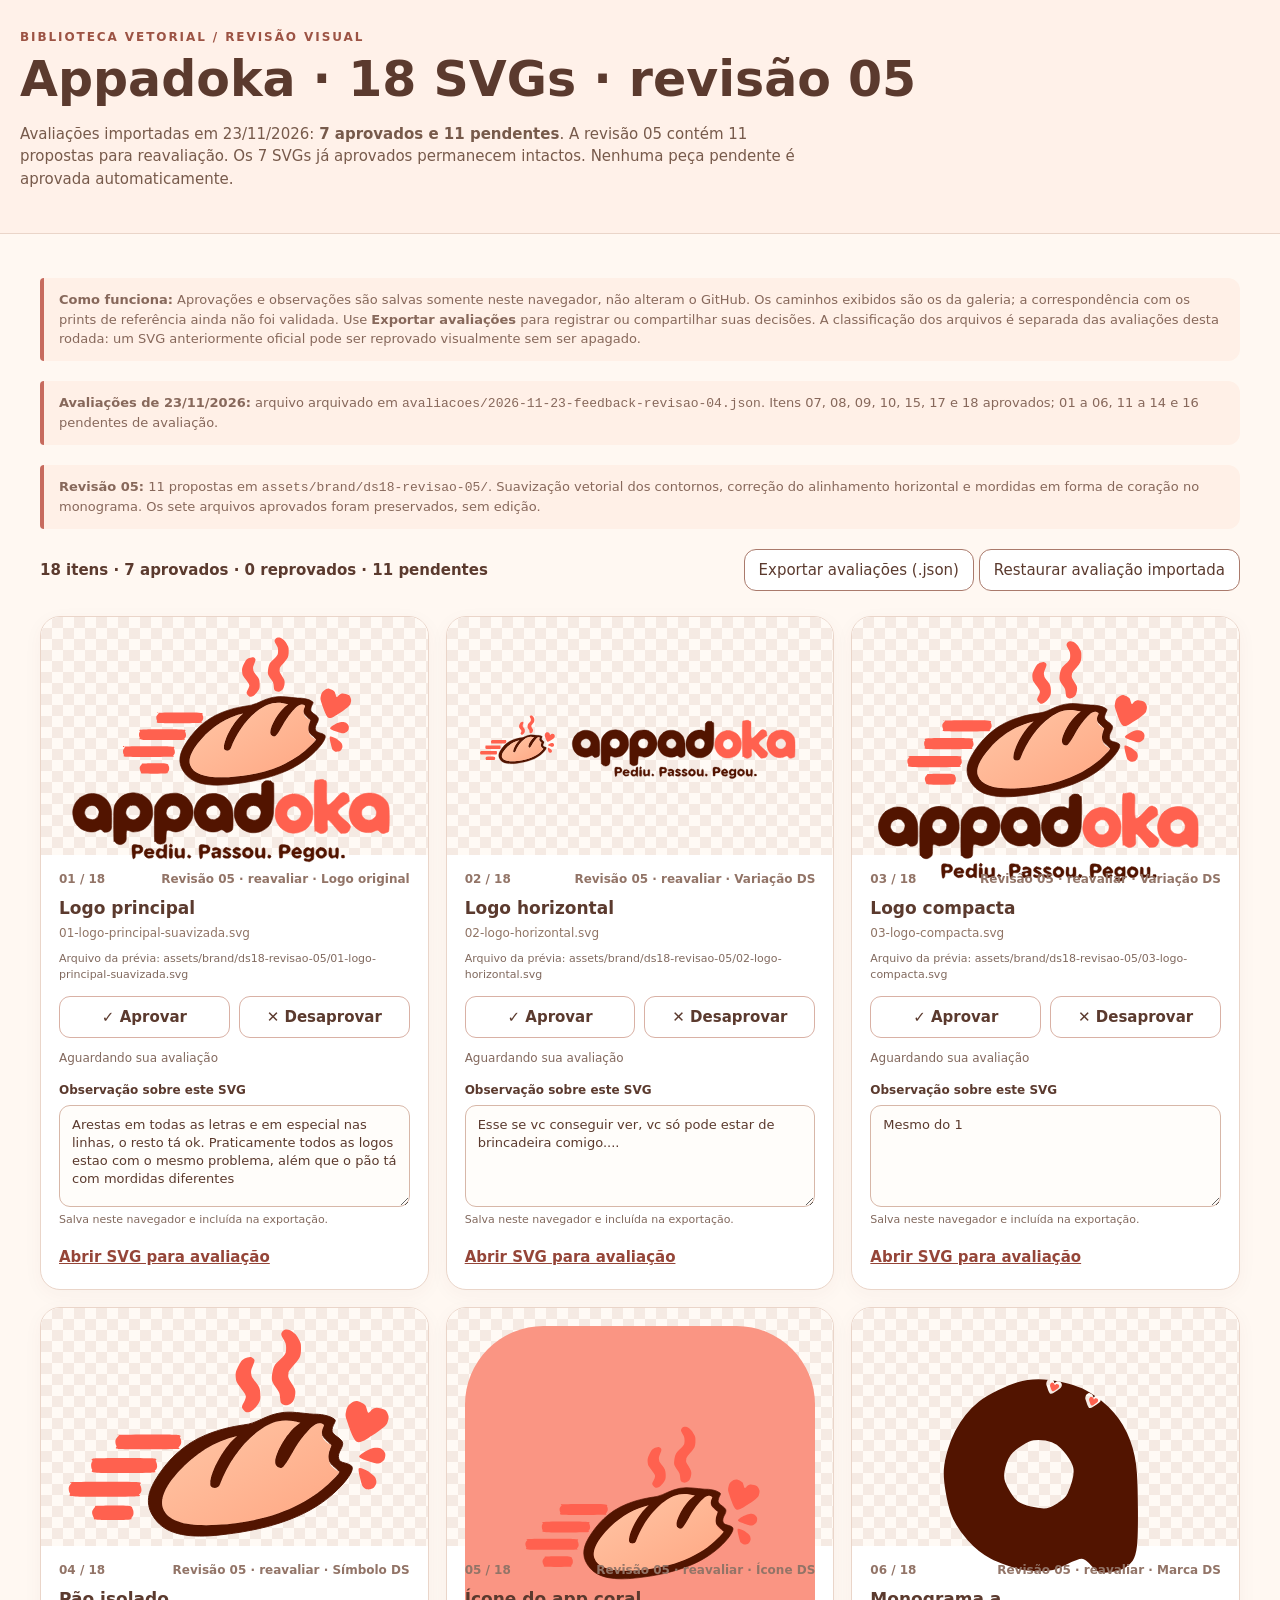
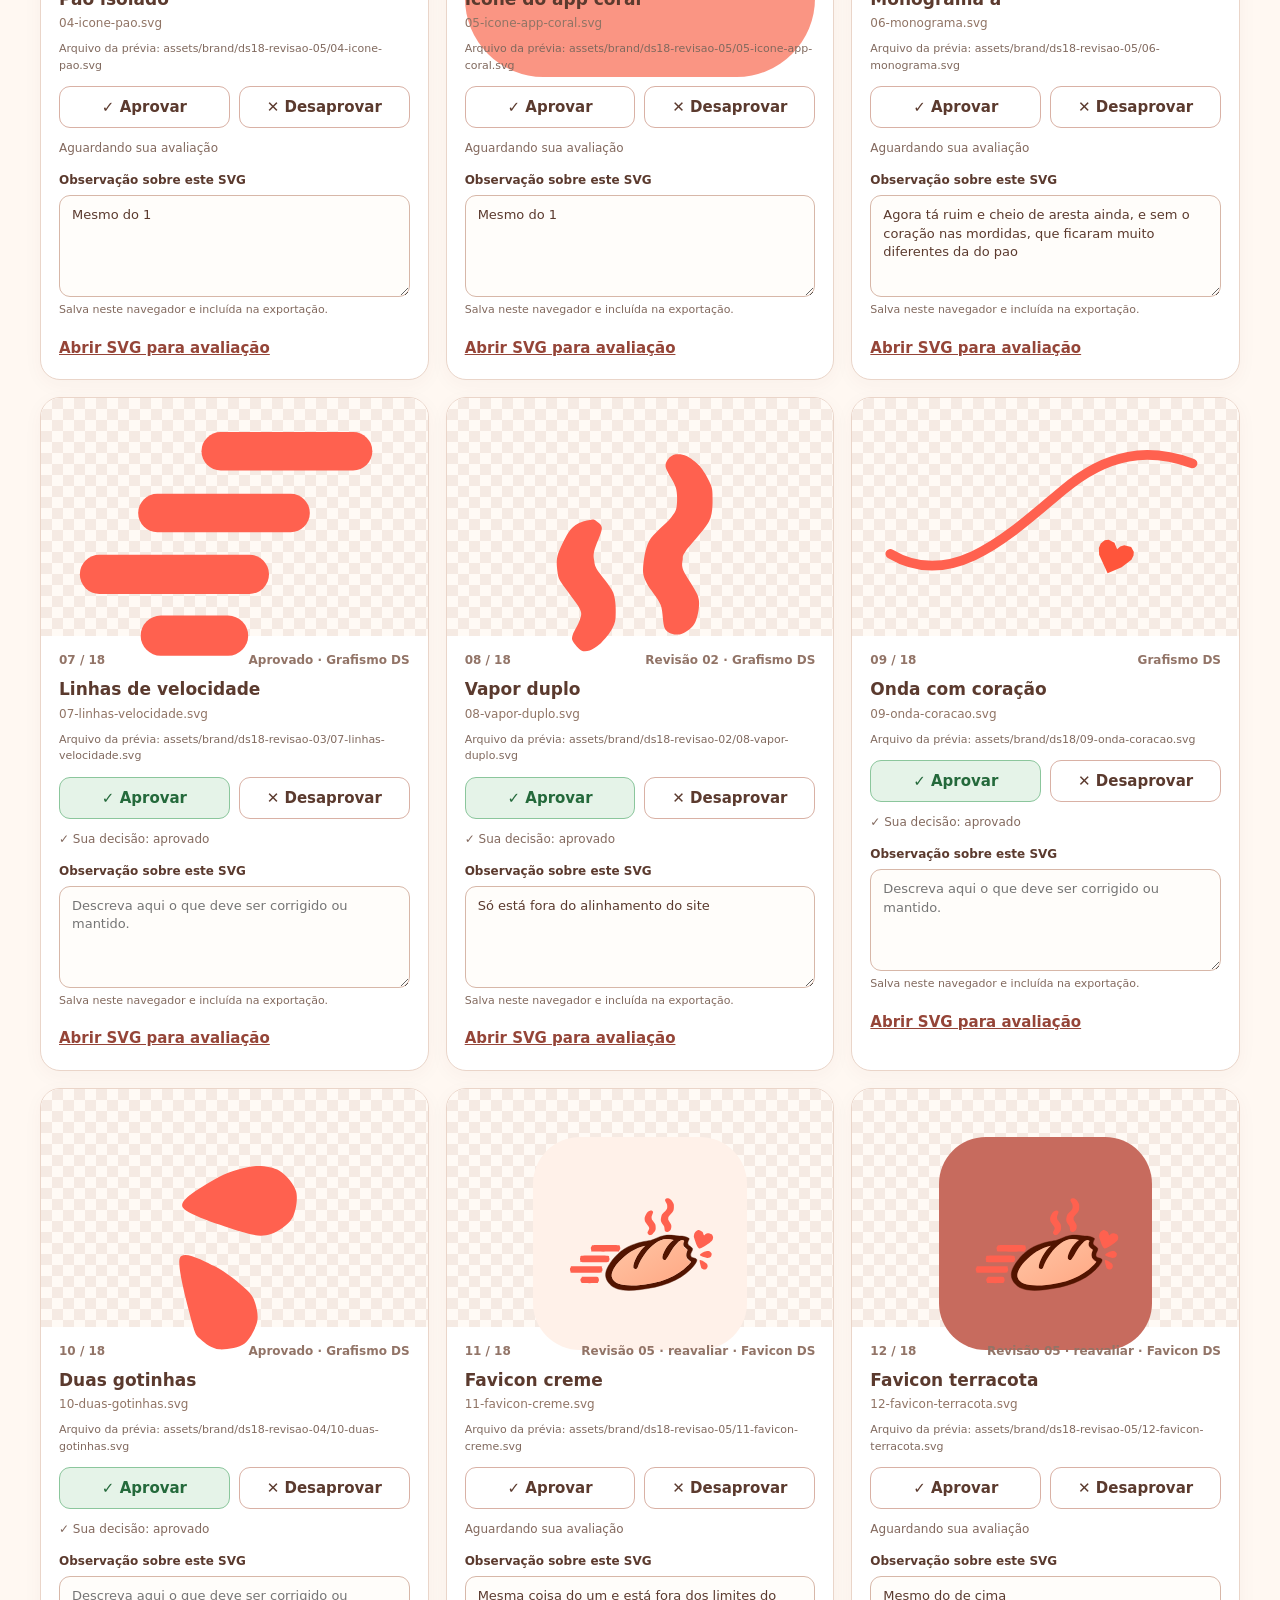
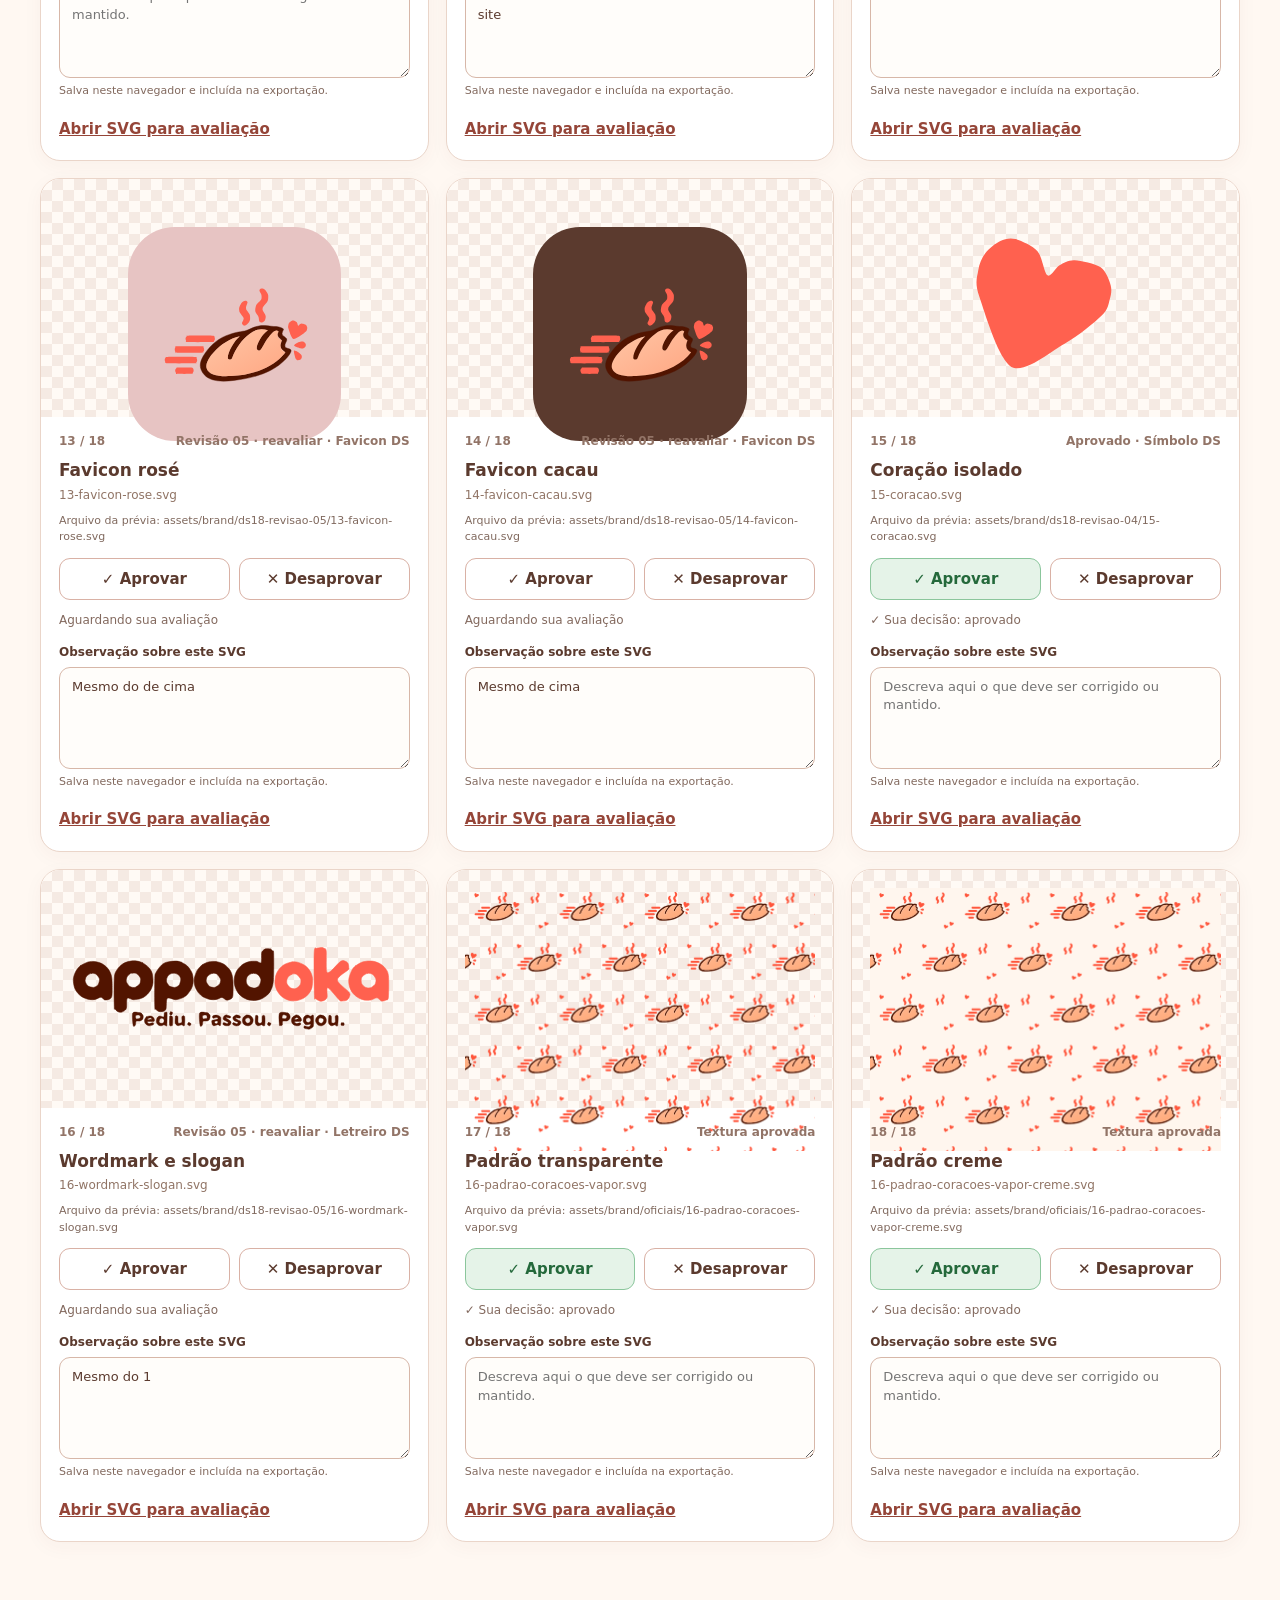
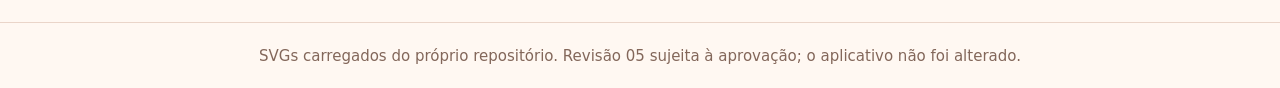
==== commit cd908551: "fix(ds): invalidar cache dos 4 SVGs recuperados na galeria" ====
--- a/index.html
+++ b/index.html
@@ -1,6 +1,6 @@
-<!doctype html><html lang="pt-BR"><head><meta charset="UTF-8"><meta name="viewport" content="width=device-width,initial-scale=1"><meta name="theme-color" content="#fff2e9"><title>Appadoka · Design System · 18 SVGs · revisão 05</title><style>:root{--cacau:#5b3a2e;--salmao:#f56556;--creme:#fff1e9;--borda:#ead5c9}*{box-sizing:border-box}html{scroll-behavior:smooth}body{margin:0;background:#fff8f2;color:var(--cacau);font:15px/1.5 system-ui,-apple-system,Arial,sans-serif}header{padding:28px max(20px,calc((100vw - 1240px)/2));background:var(--creme);border-bottom:1px solid var(--borda)}h1{font-size:clamp(29px,4vw,49px);line-height:1.12;margin:7px 0}h2{font-size:17px;margin:8px 0 2px}main{max-width:1240px;margin:0 auto;padding:24px 20px 80px}.eyebrow{text-transform:uppercase;letter-spacing:.16em;font-size:12px;color:#9c5344;font-weight:800}.subtitle{max-width:800px;color:#775a4b}.toolbar{display:flex;gap:12px;align-items:center;flex-wrap:wrap;justify-content:space-between;margin:18px 0 25px}.counter{font-weight:800}.counter span{font-variant-numeric:tabular-nums}.toolbar button{font:inherit;padding:9px 14px;border-radius:12px;border:1px solid #aa7a6c;background:white;color:var(--cacau);cursor:pointer}.grid{display:grid;grid-template-columns:repeat(3,minmax(0,1fr));gap:17px}.tile{border:1px solid var(--borda);border-radius:20px;overflow:hidden;background:white;min-width:0;box-shadow:0 5px 20px #5b3a2e0a}.art{height:238px;display:grid;place-items:center;padding:18px;background-color:#fffaf5;background-image:linear-gradient(45deg,#f5eae3 25%,transparent 25%),linear-gradient(-45deg,#f5eae3 25%,transparent 25%),linear-gradient(45deg,transparent 75%,#f5eae3 75%),linear-gradient(-45deg,transparent 75%,#f5eae3 75%);background-size:22px 22px;background-position:0 0,0 11px,11px -11px,-11px 0}.art img{width:100%;height:100%;object-fit:contain}.info{padding:15px 18px 20px}.topline{display:flex;gap:10px;justify-content:space-between;color:#927467;font-size:12px;font-weight:700}.file{margin:1px 0 15px;color:#907465;overflow-wrap:anywhere;font-size:12px}.vote{display:grid;grid-template-columns:1fr 1fr;gap:9px}.vote button{border-radius:11px;min-height:42px;font:inherit;font-weight:750;border:1px solid #d9b1a5;color:var(--cacau);background:#fff;cursor:pointer}.vote button:hover{background:#fff1e9}.vote button.approve[aria-pressed="true"]{background:#e5f3e8;color:#24693b;border-color:#8bc69c}.vote button.reject[aria-pressed="true"]{background:#ffeae7;color:#ae342d;border-color:#e9aaa1}.decision{font-size:12px;color:#83695e;margin:11px 0 4px;min-height:17px}.source-path{font-size:11px;color:#80695e;overflow-wrap:anywhere;margin:-6px 0 12px}.note-wrap{display:block;margin:14px 0 12px}.note-label{display:block;font-size:12px;font-weight:750;color:var(--cacau);margin-bottom:6px}.note-input{display:block;width:100%;min-height:84px;border:1px solid #d7b7a8;border-radius:11px;background:#fffdfa;color:var(--cacau);font:inherit;font-size:13px;line-height:1.4;padding:10px 12px;resize:vertical}.note-input:focus{outline:2px solid #c76b5e;outline-offset:1px}.note-tip{display:block;font-size:11px;color:#82695e;margin-top:5px}.view{display:inline-block;color:#954538;font-weight:750;margin-top:6px}.hint{font-size:13px;color:#87685b;background:#fff0e7;border-left:4px solid #c76b5e;padding:12px 15px;border-radius:4px 12px 12px 4px;margin:20px 0}footer{border-top:1px solid var(--borda);padding:22px;text-align:center;color:#83675a}@media(max-width:940px){.grid{grid-template-columns:repeat(2,minmax(0,1fr))}}@media(max-width:620px){.grid{grid-template-columns:1fr}.art{height:280px}} .tile[data-id="08"] .art img{width:78%;height:78%;object-fit:contain;object-position:center center} .tile[data-id="10"] .art img,.tile[data-id="15"] .art img{width:64%;height:75%;object-fit:contain} .note-input{position:relative;z-index:1;pointer-events:auto;min-height:102px} .tile[data-id="02"] .art img{width:96%;height:90%;object-fit:contain} .tile[data-id="06"] .art img{width:84%;height:84%;object-fit:contain} .tile[data-id="11"] .art img,.tile[data-id="12"] .art img,.tile[data-id="13"] .art img,.tile[data-id="14"] .art img{width:78%;height:78%;object-fit:contain}</style></head><body><header><div class="eyebrow">Biblioteca vetorial / revisão visual</div><h1>Appadoka · 18 SVGs · revisão 05</h1><p class="subtitle">Avaliações importadas em 23/11/2026: <strong>7 aprovados e 11 pendentes</strong>. A revisão 05 contém 11 propostas para reavaliação. Os 7 SVGs já aprovados permanecem intactos. Nenhuma peça pendente é aprovada automaticamente.</p></header><main><p class="hint"><strong>Como funciona:</strong> Aprovações e observações são salvas somente neste navegador, não alteram o GitHub. Os caminhos exibidos são os da galeria; a correspondência com os prints de referência ainda não foi validada. Use <strong>Exportar avaliações</strong> para registrar ou compartilhar suas decisões. A classificação dos arquivos é separada das avaliações desta rodada: um SVG anteriormente oficial pode ser reprovado visualmente sem ser apagado.</p><p class="hint" id="rodada-registrada"><strong>Avaliações de 23/11/2026:</strong> arquivo arquivado em <code>avaliacoes/2026-11-23-feedback-revisao-04.json</code>. Itens 07, 08, 09, 10, 15, 17 e 18 aprovados; 01 a 06, 11 a 14 e 16 pendentes de avaliação.</p><p class="hint" id="revisao-05"><strong>Revisão 05:</strong> 11 propostas em <code>assets/brand/ds18-revisao-05/</code>. Suavização vetorial dos contornos, correção do alinhamento horizontal e mordidas em forma de coração no monograma. Os sete arquivos aprovados foram preservados, sem edição.</p><div class="toolbar"><div class="counter" id="counter">18 itens · <span id="approvedCount">7</span> aprovados · <span id="rejectedCount">0</span> reprovados · <span id="pendingCount">11</span> pendentes</div><div><button id="export" type="button">Exportar avaliações (.json)</button> <button id="clear" type="button">Restaurar aprovação atual</button></div></div><div class="grid"><article class="tile" data-id="01" data-file="assets/brand/ds18-revisao-05/01-logo-principal-suavizada.svg"><div class="art"><img src="assets/brand/ds18-revisao-05/01-logo-principal-suavizada.svg" alt="Logo principal revisão 05" loading="lazy"></div><div class="info"><div class="topline"><span class="index">01 / 18</span><span class="kind">Revisão 05 · reavaliar · Logo original</span></div><h2>Logo principal</h2><p class="file">01-logo-principal-suavizada.svg</p><div class="vote" aria-label="Avaliação de Logo principal"><button class="approve" type="button" data-vote="aprovado" aria-pressed="false">✓ Aprovar</button><button class="reject" type="button" data-vote="reprovado" aria-pressed="false">✕ Desaprovar</button></div><p class="decision" aria-live="polite">Aguardando sua avaliação</p><label class="note-wrap" for="note-01"><span class="note-label">Observação sobre este SVG</span><textarea class="note-input" id="note-01" data-observation="01" rows="3" placeholder="Descreva aqui o que deve ser corrigido ou mantido."></textarea><span class="note-tip">Salva neste navegador e incluída na exportação.</span></label><a class="view" href="assets/brand/ds18-revisao-05/01-logo-principal-suavizada.svg" target="_blank" rel="noopener">Abrir SVG para avaliação</a></div></article>
-<article class="tile" data-id="02" data-file="assets/brand/ds18-revisao-05/02-logo-horizontal.svg"><div class="art"><img src="assets/brand/ds18-revisao-05/02-logo-horizontal.svg" alt="Logo horizontal" loading="lazy"></div><div class="info"><div class="topline"><span class="index">02 / 18</span><span class="kind">Revisão 05 · reavaliar · Variação DS</span></div><h2>Logo horizontal</h2><p class="file">02-logo-horizontal.svg</p><div class="vote" aria-label="Avaliação de Logo horizontal"><button class="approve" type="button" data-vote="aprovado" aria-pressed="false">✓ Aprovar</button><button class="reject" type="button" data-vote="reprovado" aria-pressed="false">✕ Desaprovar</button></div><p class="decision" aria-live="polite">Aguardando sua avaliação</p><label class="note-wrap" for="note-02"><span class="note-label">Observação sobre este SVG</span><textarea class="note-input" id="note-02" data-observation="02" rows="3" placeholder="Descreva aqui o que deve ser corrigido ou mantido."></textarea><span class="note-tip">Salva neste navegador e incluída na exportação.</span></label><a class="view" href="assets/brand/ds18-revisao-05/02-logo-horizontal.svg" target="_blank" rel="noopener">Abrir SVG para avaliação</a></div></article>
-<article class="tile" data-id="03" data-file="assets/brand/ds18-revisao-05/03-logo-compacta.svg"><div class="art"><img src="assets/brand/ds18-revisao-05/03-logo-compacta.svg" alt="Logo compacta" loading="lazy"></div><div class="info"><div class="topline"><span class="index">03 / 18</span><span class="kind">Revisão 05 · reavaliar · Variação DS</span></div><h2>Logo compacta</h2><p class="file">03-logo-compacta.svg</p><div class="vote" aria-label="Avaliação de Logo compacta"><button class="approve" type="button" data-vote="aprovado" aria-pressed="false">✓ Aprovar</button><button class="reject" type="button" data-vote="reprovado" aria-pressed="false">✕ Desaprovar</button></div><p class="decision" aria-live="polite">Aguardando sua avaliação</p><label class="note-wrap" for="note-03"><span class="note-label">Observação sobre este SVG</span><textarea class="note-input" id="note-03" data-observation="03" rows="3" placeholder="Descreva aqui o que deve ser corrigido ou mantido."></textarea><span class="note-tip">Salva neste navegador e incluída na exportação.</span></label><a class="view" href="assets/brand/ds18-revisao-05/03-logo-compacta.svg" target="_blank" rel="noopener">Abrir SVG para avaliação</a></div></article>
+<!doctype html><html lang="pt-BR"><head><meta charset="UTF-8"><meta name="viewport" content="width=device-width,initial-scale=1"><meta name="theme-color" content="#fff2e9"><title>Appadoka · Design System · 18 SVGs · revisão 05</title><style>:root{--cacau:#5b3a2e;--salmao:#f56556;--creme:#fff1e9;--borda:#ead5c9}*{box-sizing:border-box}html{scroll-behavior:smooth}body{margin:0;background:#fff8f2;color:var(--cacau);font:15px/1.5 system-ui,-apple-system,Arial,sans-serif}header{padding:28px max(20px,calc((100vw - 1240px)/2));background:var(--creme);border-bottom:1px solid var(--borda)}h1{font-size:clamp(29px,4vw,49px);line-height:1.12;margin:7px 0}h2{font-size:17px;margin:8px 0 2px}main{max-width:1240px;margin:0 auto;padding:24px 20px 80px}.eyebrow{text-transform:uppercase;letter-spacing:.16em;font-size:12px;color:#9c5344;font-weight:800}.subtitle{max-width:800px;color:#775a4b}.toolbar{display:flex;gap:12px;align-items:center;flex-wrap:wrap;justify-content:space-between;margin:18px 0 25px}.counter{font-weight:800}.counter span{font-variant-numeric:tabular-nums}.toolbar button{font:inherit;padding:9px 14px;border-radius:12px;border:1px solid #aa7a6c;background:white;color:var(--cacau);cursor:pointer}.grid{display:grid;grid-template-columns:repeat(3,minmax(0,1fr));gap:17px}.tile{border:1px solid var(--borda);border-radius:20px;overflow:hidden;background:white;min-width:0;box-shadow:0 5px 20px #5b3a2e0a}.art{height:238px;display:grid;place-items:center;padding:18px;background-color:#fffaf5;background-image:linear-gradient(45deg,#f5eae3 25%,transparent 25%),linear-gradient(-45deg,#f5eae3 25%,transparent 25%),linear-gradient(45deg,transparent 75%,#f5eae3 75%),linear-gradient(-45deg,transparent 75%,#f5eae3 75%);background-size:22px 22px;background-position:0 0,0 11px,11px -11px,-11px 0}.art img{width:100%;height:100%;object-fit:contain}.info{padding:15px 18px 20px}.topline{display:flex;gap:10px;justify-content:space-between;color:#927467;font-size:12px;font-weight:700}.file{margin:1px 0 15px;color:#907465;overflow-wrap:anywhere;font-size:12px}.vote{display:grid;grid-template-columns:1fr 1fr;gap:9px}.vote button{border-radius:11px;min-height:42px;font:inherit;font-weight:750;border:1px solid #d9b1a5;color:var(--cacau);background:#fff;cursor:pointer}.vote button:hover{background:#fff1e9}.vote button.approve[aria-pressed="true"]{background:#e5f3e8;color:#24693b;border-color:#8bc69c}.vote button.reject[aria-pressed="true"]{background:#ffeae7;color:#ae342d;border-color:#e9aaa1}.decision{font-size:12px;color:#83695e;margin:11px 0 4px;min-height:17px}.source-path{font-size:11px;color:#80695e;overflow-wrap:anywhere;margin:-6px 0 12px}.note-wrap{display:block;margin:14px 0 12px}.note-label{display:block;font-size:12px;font-weight:750;color:var(--cacau);margin-bottom:6px}.note-input{display:block;width:100%;min-height:84px;border:1px solid #d7b7a8;border-radius:11px;background:#fffdfa;color:var(--cacau);font:inherit;font-size:13px;line-height:1.4;padding:10px 12px;resize:vertical}.note-input:focus{outline:2px solid #c76b5e;outline-offset:1px}.note-tip{display:block;font-size:11px;color:#82695e;margin-top:5px}.view{display:inline-block;color:#954538;font-weight:750;margin-top:6px}.hint{font-size:13px;color:#87685b;background:#fff0e7;border-left:4px solid #c76b5e;padding:12px 15px;border-radius:4px 12px 12px 4px;margin:20px 0}footer{border-top:1px solid var(--borda);padding:22px;text-align:center;color:#83675a}@media(max-width:940px){.grid{grid-template-columns:repeat(2,minmax(0,1fr))}}@media(max-width:620px){.grid{grid-template-columns:1fr}.art{height:280px}} .tile[data-id="08"] .art img{width:78%;height:78%;object-fit:contain;object-position:center center} .tile[data-id="10"] .art img,.tile[data-id="15"] .art img{width:64%;height:75%;object-fit:contain} .note-input{position:relative;z-index:1;pointer-events:auto;min-height:102px} .tile[data-id="02"] .art img{width:96%;height:90%;object-fit:contain} .tile[data-id="06"] .art img{width:84%;height:84%;object-fit:contain} .tile[data-id="11"] .art img,.tile[data-id="12"] .art img,.tile[data-id="13"] .art img,.tile[data-id="14"] .art img{width:78%;height:78%;object-fit:contain}</style></head><body><header><div class="eyebrow">Biblioteca vetorial / revisão visual</div><h1>Appadoka · 18 SVGs · revisão 05</h1><p class="subtitle">Avaliações importadas em 23/11/2026: <strong>7 aprovados e 11 pendentes</strong>. A revisão 05 contém 11 propostas para reavaliação. Os 7 SVGs já aprovados permanecem intactos. Nenhuma peça pendente é aprovada automaticamente.</p></header><main><p class="hint"><strong>Como funciona:</strong> Aprovações e observações são salvas somente neste navegador, não alteram o GitHub. Os caminhos exibidos são os da galeria; a correspondência com os prints de referência ainda não foi validada. Use <strong>Exportar avaliações</strong> para registrar ou compartilhar suas decisões. A classificação dos arquivos é separada das avaliações desta rodada: um SVG anteriormente oficial pode ser reprovado visualmente sem ser apagado.</p><p class="hint" id="rodada-registrada"><strong>Avaliações de 23/11/2026:</strong> arquivo arquivado em <code>avaliacoes/2026-11-23-feedback-revisao-04.json</code>. Itens 07, 08, 09, 10, 15, 17 e 18 aprovados; 01 a 06, 11 a 14 e 16 pendentes de avaliação.</p><p class="hint" id="revisao-05"><strong>Revisão 05:</strong> 11 propostas em <code>assets/brand/ds18-revisao-05/</code>. Suavização vetorial dos contornos, correção do alinhamento horizontal e mordidas em forma de coração no monograma. Os sete arquivos aprovados foram preservados, sem edição.</p><div class="toolbar"><div class="counter" id="counter">18 itens · <span id="approvedCount">7</span> aprovados · <span id="rejectedCount">0</span> reprovados · <span id="pendingCount">11</span> pendentes</div><div><button id="export" type="button">Exportar avaliações (.json)</button> <button id="clear" type="button">Restaurar aprovação atual</button></div></div><div class="grid"><article class="tile" data-id="01" data-file="assets/brand/ds18-revisao-05/01-logo-principal-suavizada.svg"><div class="art"><img src="assets/brand/ds18-revisao-05/01-logo-principal-suavizada.svg?v=r05-xml-20261123" alt="Logo principal revisão 05" loading="lazy"></div><div class="info"><div class="topline"><span class="index">01 / 18</span><span class="kind">Revisão 05 · reavaliar · Logo original</span></div><h2>Logo principal</h2><p class="file">01-logo-principal-suavizada.svg</p><div class="vote" aria-label="Avaliação de Logo principal"><button class="approve" type="button" data-vote="aprovado" aria-pressed="false">✓ Aprovar</button><button class="reject" type="button" data-vote="reprovado" aria-pressed="false">✕ Desaprovar</button></div><p class="decision" aria-live="polite">Aguardando sua avaliação</p><label class="note-wrap" for="note-01"><span class="note-label">Observação sobre este SVG</span><textarea class="note-input" id="note-01" data-observation="01" rows="3" placeholder="Descreva aqui o que deve ser corrigido ou mantido."></textarea><span class="note-tip">Salva neste navegador e incluída na exportação.</span></label><a class="view" href="assets/brand/ds18-revisao-05/01-logo-principal-suavizada.svg?v=r05-xml-20261123" target="_blank" rel="noopener">Abrir SVG para avaliação</a></div></article>
+<article class="tile" data-id="02" data-file="assets/brand/ds18-revisao-05/02-logo-horizontal.svg"><div class="art"><img src="assets/brand/ds18-revisao-05/02-logo-horizontal.svg?v=r05-xml-20261123" alt="Logo horizontal" loading="lazy"></div><div class="info"><div class="topline"><span class="index">02 / 18</span><span class="kind">Revisão 05 · reavaliar · Variação DS</span></div><h2>Logo horizontal</h2><p class="file">02-logo-horizontal.svg</p><div class="vote" aria-label="Avaliação de Logo horizontal"><button class="approve" type="button" data-vote="aprovado" aria-pressed="false">✓ Aprovar</button><button class="reject" type="button" data-vote="reprovado" aria-pressed="false">✕ Desaprovar</button></div><p class="decision" aria-live="polite">Aguardando sua avaliação</p><label class="note-wrap" for="note-02"><span class="note-label">Observação sobre este SVG</span><textarea class="note-input" id="note-02" data-observation="02" rows="3" placeholder="Descreva aqui o que deve ser corrigido ou mantido."></textarea><span class="note-tip">Salva neste navegador e incluída na exportação.</span></label><a class="view" href="assets/brand/ds18-revisao-05/02-logo-horizontal.svg?v=r05-xml-20261123" target="_blank" rel="noopener">Abrir SVG para avaliação</a></div></article>
+<article class="tile" data-id="03" data-file="assets/brand/ds18-revisao-05/03-logo-compacta.svg"><div class="art"><img src="assets/brand/ds18-revisao-05/03-logo-compacta.svg?v=r05-xml-20261123" alt="Logo compacta" loading="lazy"></div><div class="info"><div class="topline"><span class="index">03 / 18</span><span class="kind">Revisão 05 · reavaliar · Variação DS</span></div><h2>Logo compacta</h2><p class="file">03-logo-compacta.svg</p><div class="vote" aria-label="Avaliação de Logo compacta"><button class="approve" type="button" data-vote="aprovado" aria-pressed="false">✓ Aprovar</button><button class="reject" type="button" data-vote="reprovado" aria-pressed="false">✕ Desaprovar</button></div><p class="decision" aria-live="polite">Aguardando sua avaliação</p><label class="note-wrap" for="note-03"><span class="note-label">Observação sobre este SVG</span><textarea class="note-input" id="note-03" data-observation="03" rows="3" placeholder="Descreva aqui o que deve ser corrigido ou mantido."></textarea><span class="note-tip">Salva neste navegador e incluída na exportação.</span></label><a class="view" href="assets/brand/ds18-revisao-05/03-logo-compacta.svg?v=r05-xml-20261123" target="_blank" rel="noopener">Abrir SVG para avaliação</a></div></article>
 <article class="tile" data-id="04" data-file="assets/brand/ds18-revisao-05/04-icone-pao.svg"><div class="art"><img src="assets/brand/ds18-revisao-05/04-icone-pao.svg" alt="Pão isolado" loading="lazy"></div><div class="info"><div class="topline"><span class="index">04 / 18</span><span class="kind">Revisão 05 · reavaliar · Símbolo DS</span></div><h2>Pão isolado</h2><p class="file">04-icone-pao.svg</p><div class="vote" aria-label="Avaliação de Pão isolado"><button class="approve" type="button" data-vote="aprovado" aria-pressed="false">✓ Aprovar</button><button class="reject" type="button" data-vote="reprovado" aria-pressed="false">✕ Desaprovar</button></div><p class="decision" aria-live="polite">Aguardando sua avaliação</p><label class="note-wrap" for="note-04"><span class="note-label">Observação sobre este SVG</span><textarea class="note-input" id="note-04" data-observation="04" rows="3" placeholder="Descreva aqui o que deve ser corrigido ou mantido."></textarea><span class="note-tip">Salva neste navegador e incluída na exportação.</span></label><a class="view" href="assets/brand/ds18-revisao-05/04-icone-pao.svg" target="_blank" rel="noopener">Abrir SVG para avaliação</a></div></article>
 <article class="tile" data-id="05" data-file="assets/brand/ds18-revisao-05/05-icone-app-coral.svg"><div class="art"><img src="assets/brand/ds18-revisao-05/05-icone-app-coral.svg" alt="Ícone do app coral" loading="lazy"></div><div class="info"><div class="topline"><span class="index">05 / 18</span><span class="kind">Revisão 05 · reavaliar · Ícone DS</span></div><h2>Ícone do app coral</h2><p class="file">05-icone-app-coral.svg</p><div class="vote" aria-label="Avaliação de Ícone do app coral"><button class="approve" type="button" data-vote="aprovado" aria-pressed="false">✓ Aprovar</button><button class="reject" type="button" data-vote="reprovado" aria-pressed="false">✕ Desaprovar</button></div><p class="decision" aria-live="polite">Aguardando sua avaliação</p><label class="note-wrap" for="note-05"><span class="note-label">Observação sobre este SVG</span><textarea class="note-input" id="note-05" data-observation="05" rows="3" placeholder="Descreva aqui o que deve ser corrigido ou mantido."></textarea><span class="note-tip">Salva neste navegador e incluída na exportação.</span></label><a class="view" href="assets/brand/ds18-revisao-05/05-icone-app-coral.svg" target="_blank" rel="noopener">Abrir SVG para avaliação</a></div></article>
 <article class="tile" data-id="06" data-file="assets/brand/ds18-revisao-05/06-monograma.svg"><div class="art"><img src="assets/brand/ds18-revisao-05/06-monograma.svg" alt="Monograma a" loading="lazy"></div><div class="info"><div class="topline"><span class="index">06 / 18</span><span class="kind">Revisão 05 · reavaliar · Marca DS</span></div><h2>Monograma a</h2><p class="file">06-monograma.svg</p><div class="vote" aria-label="Avaliação de Monograma a"><button class="approve" type="button" data-vote="aprovado" aria-pressed="false">✓ Aprovar</button><button class="reject" type="button" data-vote="reprovado" aria-pressed="false">✕ Desaprovar</button></div><p class="decision" aria-live="polite">Aguardando sua avaliação</p><label class="note-wrap" for="note-06"><span class="note-label">Observação sobre este SVG</span><textarea class="note-input" id="note-06" data-observation="06" rows="3" placeholder="Descreva aqui o que deve ser corrigido ou mantido."></textarea><span class="note-tip">Salva neste navegador e incluída na exportação.</span></label><a class="view" href="assets/brand/ds18-revisao-05/06-monograma.svg" target="_blank" rel="noopener">Abrir SVG para avaliação</a></div></article>
@@ -13,7 +13,7 @@
 <article class="tile" data-id="13" data-file="assets/brand/ds18-revisao-05/13-favicon-rose.svg"><div class="art"><img src="assets/brand/ds18-revisao-05/13-favicon-rose.svg" alt="Favicon rosé" loading="lazy"></div><div class="info"><div class="topline"><span class="index">13 / 18</span><span class="kind">Revisão 05 · reavaliar · Favicon DS</span></div><h2>Favicon rosé</h2><p class="file">13-favicon-rose.svg</p><div class="vote" aria-label="Avaliação de Favicon rosé"><button class="approve" type="button" data-vote="aprovado" aria-pressed="false">✓ Aprovar</button><button class="reject" type="button" data-vote="reprovado" aria-pressed="false">✕ Desaprovar</button></div><p class="decision" aria-live="polite">Aguardando sua avaliação</p><label class="note-wrap" for="note-13"><span class="note-label">Observação sobre este SVG</span><textarea class="note-input" id="note-13" data-observation="13" rows="3" placeholder="Descreva aqui o que deve ser corrigido ou mantido."></textarea><span class="note-tip">Salva neste navegador e incluída na exportação.</span></label><a class="view" href="assets/brand/ds18-revisao-05/13-favicon-rose.svg" target="_blank" rel="noopener">Abrir SVG para avaliação</a></div></article>
 <article class="tile" data-id="14" data-file="assets/brand/ds18-revisao-05/14-favicon-cacau.svg"><div class="art"><img src="assets/brand/ds18-revisao-05/14-favicon-cacau.svg" alt="Favicon cacau" loading="lazy"></div><div class="info"><div class="topline"><span class="index">14 / 18</span><span class="kind">Revisão 05 · reavaliar · Favicon DS</span></div><h2>Favicon cacau</h2><p class="file">14-favicon-cacau.svg</p><div class="vote" aria-label="Avaliação de Favicon cacau"><button class="approve" type="button" data-vote="aprovado" aria-pressed="false">✓ Aprovar</button><button class="reject" type="button" data-vote="reprovado" aria-pressed="false">✕ Desaprovar</button></div><p class="decision" aria-live="polite">Aguardando sua avaliação</p><label class="note-wrap" for="note-14"><span class="note-label">Observação sobre este SVG</span><textarea class="note-input" id="note-14" data-observation="14" rows="3" placeholder="Descreva aqui o que deve ser corrigido ou mantido."></textarea><span class="note-tip">Salva neste navegador e incluída na exportação.</span></label><a class="view" href="assets/brand/ds18-revisao-05/14-favicon-cacau.svg" target="_blank" rel="noopener">Abrir SVG para avaliação</a></div></article>
 <article class="tile" data-id="15" data-file="assets/brand/ds18-revisao-04/15-coracao.svg"><div class="art"><img src="assets/brand/ds18-revisao-04/15-coracao.svg" alt="Coração isolado" loading="lazy"></div><div class="info"><div class="topline"><span class="index">15 / 18</span><span class="kind">Aprovado · Símbolo DS</span></div><h2>Coração isolado</h2><p class="file">15-coracao.svg</p><div class="vote" aria-label="Avaliação de Coração isolado"><button class="approve" type="button" data-vote="aprovado" aria-pressed="false">✓ Aprovar</button><button class="reject" type="button" data-vote="reprovado" aria-pressed="false">✕ Desaprovar</button></div><p class="decision" aria-live="polite">Aguardando sua avaliação</p><label class="note-wrap" for="note-15"><span class="note-label">Observação sobre este SVG</span><textarea class="note-input" id="note-15" data-observation="15" rows="3" placeholder="Descreva aqui o que deve ser corrigido ou mantido."></textarea><span class="note-tip">Salva neste navegador e incluída na exportação.</span></label><a class="view" href="assets/brand/ds18-revisao-04/15-coracao.svg" target="_blank" rel="noopener">Abrir SVG para avaliação</a></div></article>
-<article class="tile" data-id="16" data-file="assets/brand/ds18-revisao-05/16-wordmark-slogan.svg"><div class="art"><img src="assets/brand/ds18-revisao-05/16-wordmark-slogan.svg" alt="Wordmark e slogan" loading="lazy"></div><div class="info"><div class="topline"><span class="index">16 / 18</span><span class="kind">Revisão 05 · reavaliar · Letreiro DS</span></div><h2>Wordmark e slogan</h2><p class="file">16-wordmark-slogan.svg</p><div class="vote" aria-label="Avaliação de Wordmark e slogan"><button class="approve" type="button" data-vote="aprovado" aria-pressed="false">✓ Aprovar</button><button class="reject" type="button" data-vote="reprovado" aria-pressed="false">✕ Desaprovar</button></div><p class="decision" aria-live="polite">Aguardando sua avaliação</p><label class="note-wrap" for="note-16"><span class="note-label">Observação sobre este SVG</span><textarea class="note-input" id="note-16" data-observation="16" rows="3" placeholder="Descreva aqui o que deve ser corrigido ou mantido."></textarea><span class="note-tip">Salva neste navegador e incluída na exportação.</span></label><a class="view" href="assets/brand/ds18-revisao-05/16-wordmark-slogan.svg" target="_blank" rel="noopener">Abrir SVG para avaliação</a></div></article>
+<article class="tile" data-id="16" data-file="assets/brand/ds18-revisao-05/16-wordmark-slogan.svg"><div class="art"><img src="assets/brand/ds18-revisao-05/16-wordmark-slogan.svg?v=r05-xml-20261123" alt="Wordmark e slogan" loading="lazy"></div><div class="info"><div class="topline"><span class="index">16 / 18</span><span class="kind">Revisão 05 · reavaliar · Letreiro DS</span></div><h2>Wordmark e slogan</h2><p class="file">16-wordmark-slogan.svg</p><div class="vote" aria-label="Avaliação de Wordmark e slogan"><button class="approve" type="button" data-vote="aprovado" aria-pressed="false">✓ Aprovar</button><button class="reject" type="button" data-vote="reprovado" aria-pressed="false">✕ Desaprovar</button></div><p class="decision" aria-live="polite">Aguardando sua avaliação</p><label class="note-wrap" for="note-16"><span class="note-label">Observação sobre este SVG</span><textarea class="note-input" id="note-16" data-observation="16" rows="3" placeholder="Descreva aqui o que deve ser corrigido ou mantido."></textarea><span class="note-tip">Salva neste navegador e incluída na exportação.</span></label><a class="view" href="assets/brand/ds18-revisao-05/16-wordmark-slogan.svg?v=r05-xml-20261123" target="_blank" rel="noopener">Abrir SVG para avaliação</a></div></article>
 <article class="tile" data-id="17" data-file="assets/brand/oficiais/16-padrao-coracoes-vapor.svg"><div class="art"><img src="assets/brand/oficiais/16-padrao-coracoes-vapor.svg" alt="Padrão transparente" loading="lazy"></div><div class="info"><div class="topline"><span class="index">17 / 18</span><span class="kind">Textura aprovada</span></div><h2>Padrão transparente</h2><p class="file">16-padrao-coracoes-vapor.svg</p><div class="vote" aria-label="Avaliação de Padrão transparente"><button class="approve" type="button" data-vote="aprovado" aria-pressed="false">✓ Aprovar</button><button class="reject" type="button" data-vote="reprovado" aria-pressed="false">✕ Desaprovar</button></div><p class="decision" aria-live="polite">Aguardando sua avaliação</p><label class="note-wrap" for="note-17"><span class="note-label">Observação sobre este SVG</span><textarea class="note-input" id="note-17" data-observation="17" rows="3" placeholder="Descreva aqui o que deve ser corrigido ou mantido."></textarea><span class="note-tip">Salva neste navegador e incluída na exportação.</span></label><a class="view" href="assets/brand/oficiais/16-padrao-coracoes-vapor.svg" target="_blank" rel="noopener">Abrir SVG para avaliação</a></div></article>
 <article class="tile" data-id="18" data-file="assets/brand/oficiais/16-padrao-coracoes-vapor-creme.svg"><div class="art"><img src="assets/brand/oficiais/16-padrao-coracoes-vapor-creme.svg" alt="Padrão creme" loading="lazy"></div><div class="info"><div class="topline"><span class="index">18 / 18</span><span class="kind">Textura aprovada</span></div><h2>Padrão creme</h2><p class="file">16-padrao-coracoes-vapor-creme.svg</p><div class="vote" aria-label="Avaliação de Padrão creme"><button class="approve" type="button" data-vote="aprovado" aria-pressed="false">✓ Aprovar</button><button class="reject" type="button" data-vote="reprovado" aria-pressed="false">✕ Desaprovar</button></div><p class="decision" aria-live="polite">Aguardando sua avaliação</p><label class="note-wrap" for="note-18"><span class="note-label">Observação sobre este SVG</span><textarea class="note-input" id="note-18" data-observation="18" rows="3" placeholder="Descreva aqui o que deve ser corrigido ou mantido."></textarea><span class="note-tip">Salva neste navegador e incluída na exportação.</span></label><a class="view" href="assets/brand/oficiais/16-padrao-coracoes-vapor-creme.svg" target="_blank" rel="noopener">Abrir SVG para avaliação</a></div></article></div></main><footer>SVGs carregados do próprio repositório. Revisão 05 sujeita à aprovação; o aplicativo não foi alterado.</footer><script>(()=>{"use strict";
 const KEY="appadoka.ds18.aprovacoes.v6",NOTE_KEY="appadoka.ds18.observacoes.v5";
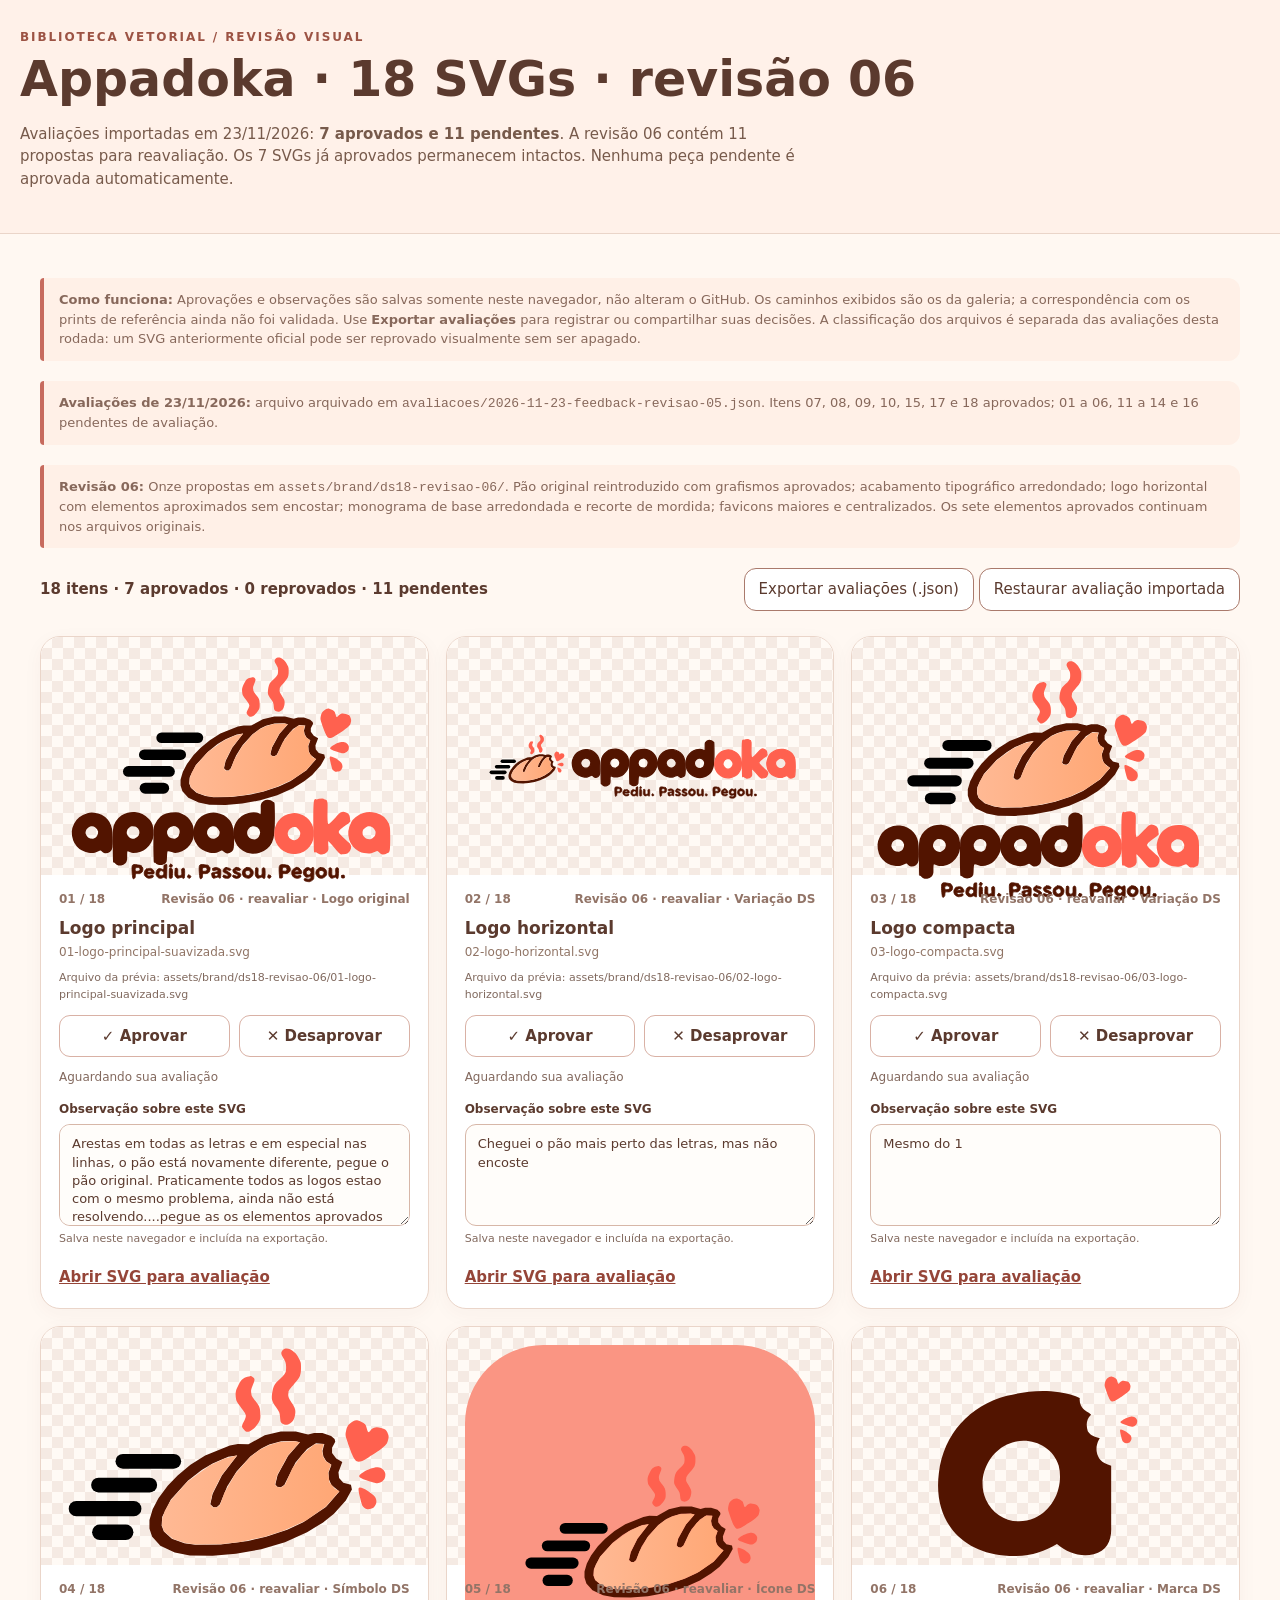
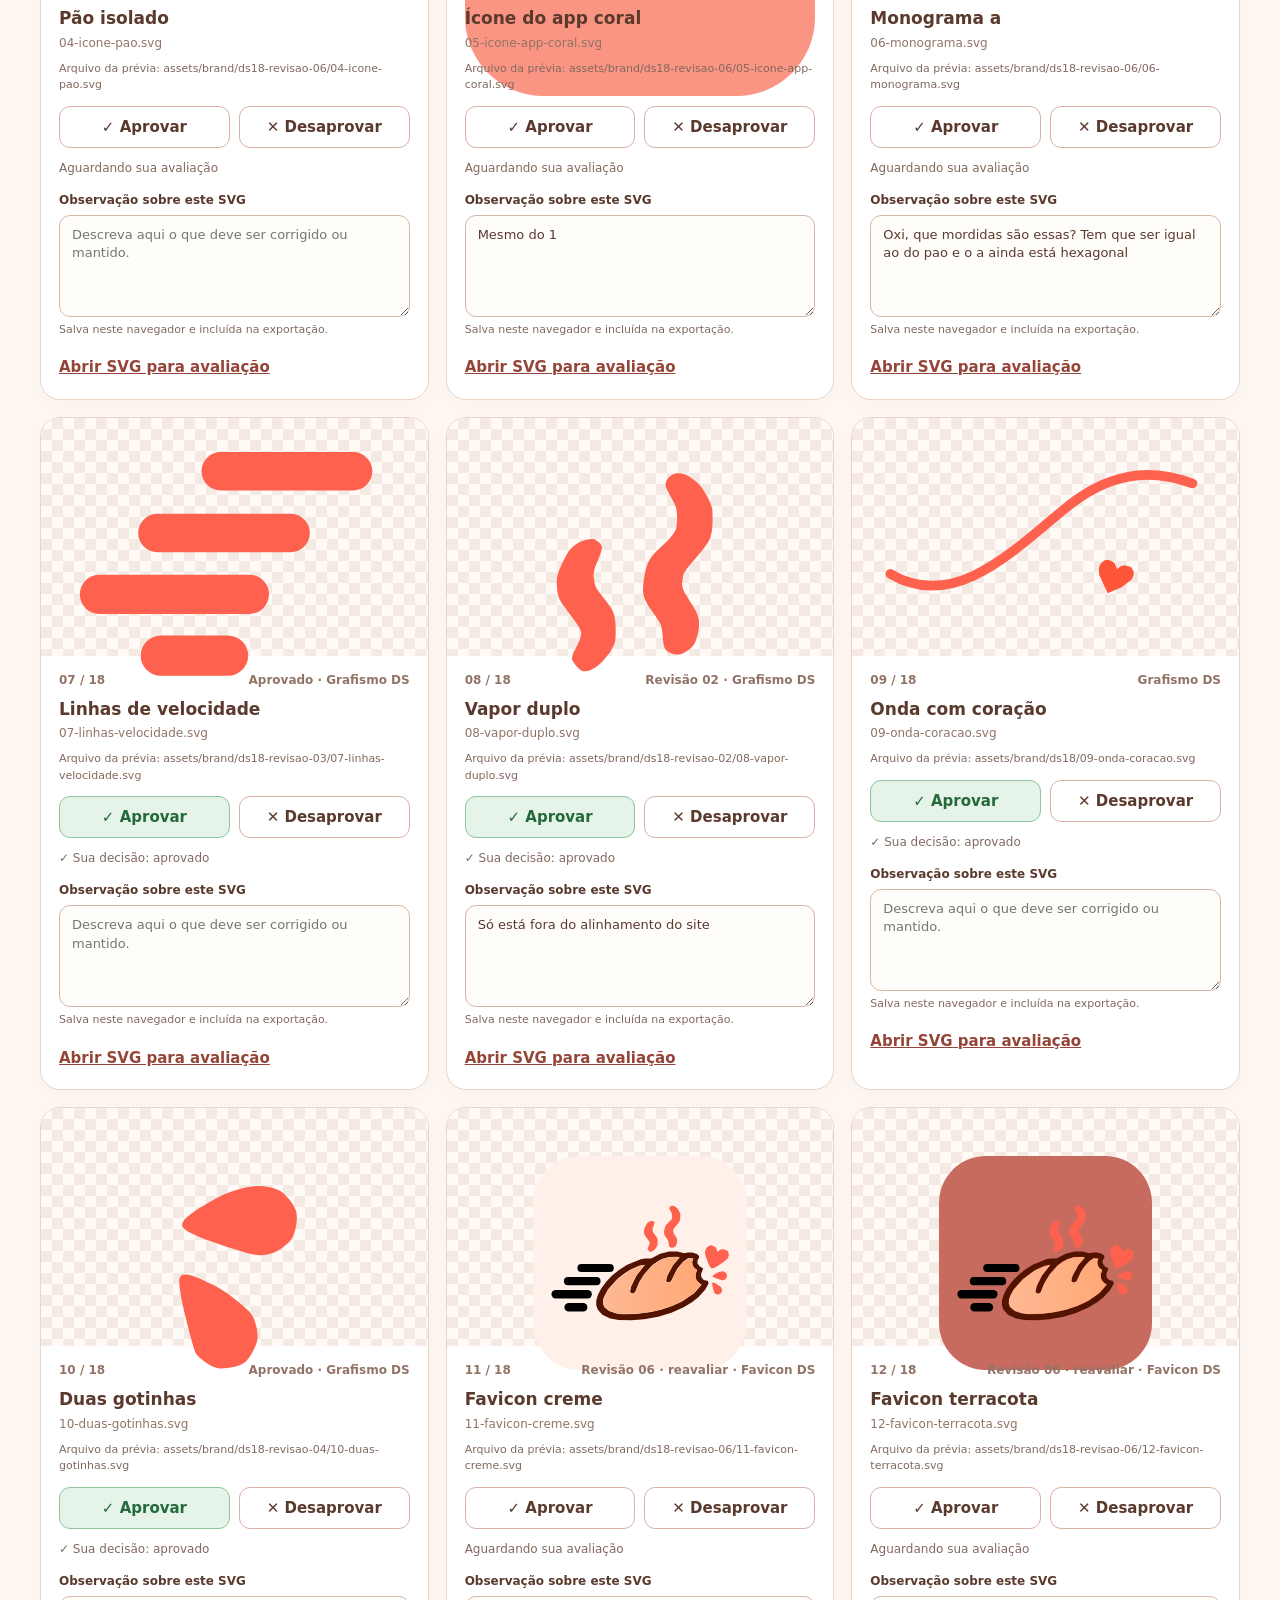
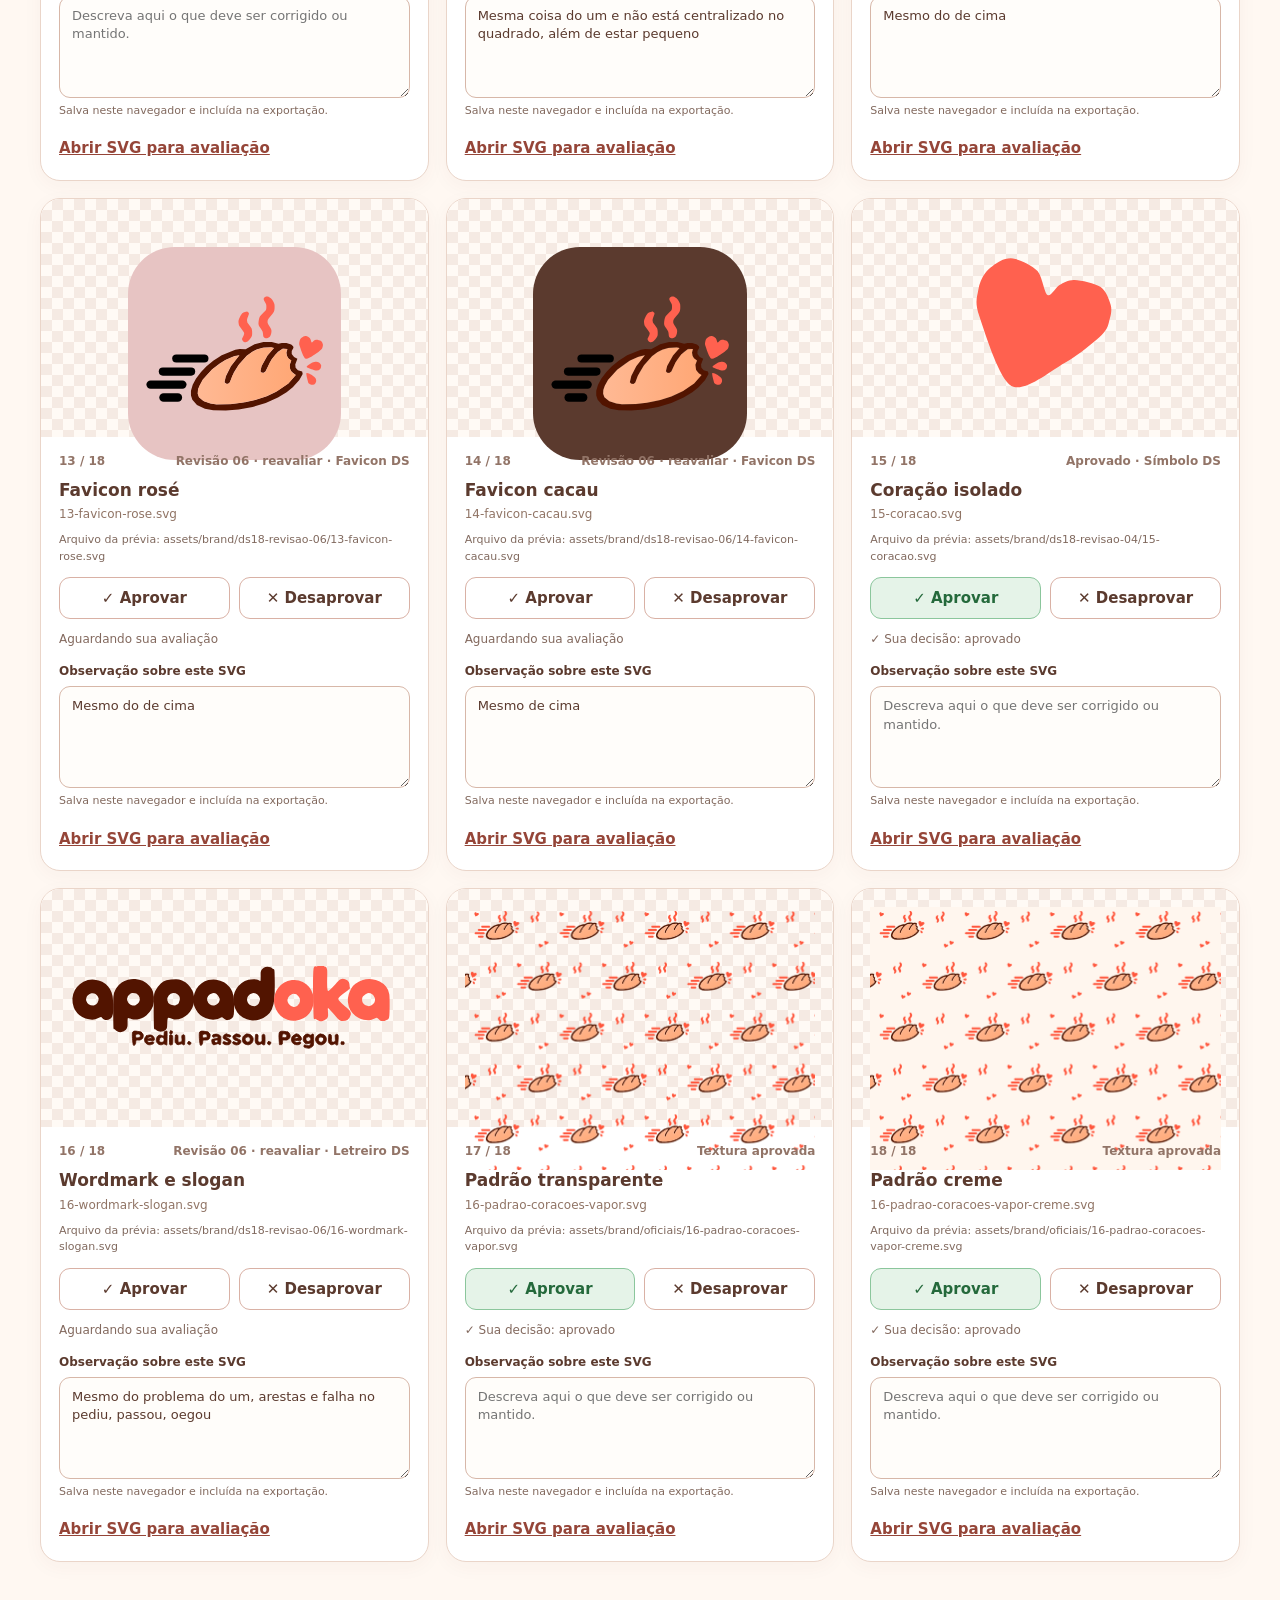
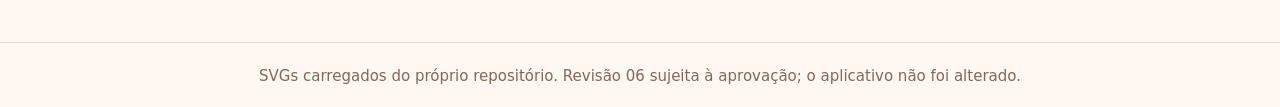
==== commit 83de7254: "Appadoka DS: revisão 06 com feedback importado e SVGs preservando aprovações" ====
--- a/index.html
+++ b/index.html
@@ -1,23 +1,23 @@
-<!doctype html><html lang="pt-BR"><head><meta charset="UTF-8"><meta name="viewport" content="width=device-width,initial-scale=1"><meta name="theme-color" content="#fff2e9"><title>Appadoka · Design System · 18 SVGs · revisão 05</title><style>:root{--cacau:#5b3a2e;--salmao:#f56556;--creme:#fff1e9;--borda:#ead5c9}*{box-sizing:border-box}html{scroll-behavior:smooth}body{margin:0;background:#fff8f2;color:var(--cacau);font:15px/1.5 system-ui,-apple-system,Arial,sans-serif}header{padding:28px max(20px,calc((100vw - 1240px)/2));background:var(--creme);border-bottom:1px solid var(--borda)}h1{font-size:clamp(29px,4vw,49px);line-height:1.12;margin:7px 0}h2{font-size:17px;margin:8px 0 2px}main{max-width:1240px;margin:0 auto;padding:24px 20px 80px}.eyebrow{text-transform:uppercase;letter-spacing:.16em;font-size:12px;color:#9c5344;font-weight:800}.subtitle{max-width:800px;color:#775a4b}.toolbar{display:flex;gap:12px;align-items:center;flex-wrap:wrap;justify-content:space-between;margin:18px 0 25px}.counter{font-weight:800}.counter span{font-variant-numeric:tabular-nums}.toolbar button{font:inherit;padding:9px 14px;border-radius:12px;border:1px solid #aa7a6c;background:white;color:var(--cacau);cursor:pointer}.grid{display:grid;grid-template-columns:repeat(3,minmax(0,1fr));gap:17px}.tile{border:1px solid var(--borda);border-radius:20px;overflow:hidden;background:white;min-width:0;box-shadow:0 5px 20px #5b3a2e0a}.art{height:238px;display:grid;place-items:center;padding:18px;background-color:#fffaf5;background-image:linear-gradient(45deg,#f5eae3 25%,transparent 25%),linear-gradient(-45deg,#f5eae3 25%,transparent 25%),linear-gradient(45deg,transparent 75%,#f5eae3 75%),linear-gradient(-45deg,transparent 75%,#f5eae3 75%);background-size:22px 22px;background-position:0 0,0 11px,11px -11px,-11px 0}.art img{width:100%;height:100%;object-fit:contain}.info{padding:15px 18px 20px}.topline{display:flex;gap:10px;justify-content:space-between;color:#927467;font-size:12px;font-weight:700}.file{margin:1px 0 15px;color:#907465;overflow-wrap:anywhere;font-size:12px}.vote{display:grid;grid-template-columns:1fr 1fr;gap:9px}.vote button{border-radius:11px;min-height:42px;font:inherit;font-weight:750;border:1px solid #d9b1a5;color:var(--cacau);background:#fff;cursor:pointer}.vote button:hover{background:#fff1e9}.vote button.approve[aria-pressed="true"]{background:#e5f3e8;color:#24693b;border-color:#8bc69c}.vote button.reject[aria-pressed="true"]{background:#ffeae7;color:#ae342d;border-color:#e9aaa1}.decision{font-size:12px;color:#83695e;margin:11px 0 4px;min-height:17px}.source-path{font-size:11px;color:#80695e;overflow-wrap:anywhere;margin:-6px 0 12px}.note-wrap{display:block;margin:14px 0 12px}.note-label{display:block;font-size:12px;font-weight:750;color:var(--cacau);margin-bottom:6px}.note-input{display:block;width:100%;min-height:84px;border:1px solid #d7b7a8;border-radius:11px;background:#fffdfa;color:var(--cacau);font:inherit;font-size:13px;line-height:1.4;padding:10px 12px;resize:vertical}.note-input:focus{outline:2px solid #c76b5e;outline-offset:1px}.note-tip{display:block;font-size:11px;color:#82695e;margin-top:5px}.view{display:inline-block;color:#954538;font-weight:750;margin-top:6px}.hint{font-size:13px;color:#87685b;background:#fff0e7;border-left:4px solid #c76b5e;padding:12px 15px;border-radius:4px 12px 12px 4px;margin:20px 0}footer{border-top:1px solid var(--borda);padding:22px;text-align:center;color:#83675a}@media(max-width:940px){.grid{grid-template-columns:repeat(2,minmax(0,1fr))}}@media(max-width:620px){.grid{grid-template-columns:1fr}.art{height:280px}} .tile[data-id="08"] .art img{width:78%;height:78%;object-fit:contain;object-position:center center} .tile[data-id="10"] .art img,.tile[data-id="15"] .art img{width:64%;height:75%;object-fit:contain} .note-input{position:relative;z-index:1;pointer-events:auto;min-height:102px} .tile[data-id="02"] .art img{width:96%;height:90%;object-fit:contain} .tile[data-id="06"] .art img{width:84%;height:84%;object-fit:contain} .tile[data-id="11"] .art img,.tile[data-id="12"] .art img,.tile[data-id="13"] .art img,.tile[data-id="14"] .art img{width:78%;height:78%;object-fit:contain}</style></head><body><header><div class="eyebrow">Biblioteca vetorial / revisão visual</div><h1>Appadoka · 18 SVGs · revisão 05</h1><p class="subtitle">Avaliações importadas em 23/11/2026: <strong>7 aprovados e 11 pendentes</strong>. A revisão 05 contém 11 propostas para reavaliação. Os 7 SVGs já aprovados permanecem intactos. Nenhuma peça pendente é aprovada automaticamente.</p></header><main><p class="hint"><strong>Como funciona:</strong> Aprovações e observações são salvas somente neste navegador, não alteram o GitHub. Os caminhos exibidos são os da galeria; a correspondência com os prints de referência ainda não foi validada. Use <strong>Exportar avaliações</strong> para registrar ou compartilhar suas decisões. A classificação dos arquivos é separada das avaliações desta rodada: um SVG anteriormente oficial pode ser reprovado visualmente sem ser apagado.</p><p class="hint" id="rodada-registrada"><strong>Avaliações de 23/11/2026:</strong> arquivo arquivado em <code>avaliacoes/2026-11-23-feedback-revisao-04.json</code>. Itens 07, 08, 09, 10, 15, 17 e 18 aprovados; 01 a 06, 11 a 14 e 16 pendentes de avaliação.</p><p class="hint" id="revisao-05"><strong>Revisão 05:</strong> 11 propostas em <code>assets/brand/ds18-revisao-05/</code>. Suavização vetorial dos contornos, correção do alinhamento horizontal e mordidas em forma de coração no monograma. Os sete arquivos aprovados foram preservados, sem edição.</p><div class="toolbar"><div class="counter" id="counter">18 itens · <span id="approvedCount">7</span> aprovados · <span id="rejectedCount">0</span> reprovados · <span id="pendingCount">11</span> pendentes</div><div><button id="export" type="button">Exportar avaliações (.json)</button> <button id="clear" type="button">Restaurar aprovação atual</button></div></div><div class="grid"><article class="tile" data-id="01" data-file="assets/brand/ds18-revisao-05/01-logo-principal-suavizada.svg"><div class="art"><img src="assets/brand/ds18-revisao-05/01-logo-principal-suavizada.svg?v=r05-xml-20261123" alt="Logo principal revisão 05" loading="lazy"></div><div class="info"><div class="topline"><span class="index">01 / 18</span><span class="kind">Revisão 05 · reavaliar · Logo original</span></div><h2>Logo principal</h2><p class="file">01-logo-principal-suavizada.svg</p><div class="vote" aria-label="Avaliação de Logo principal"><button class="approve" type="button" data-vote="aprovado" aria-pressed="false">✓ Aprovar</button><button class="reject" type="button" data-vote="reprovado" aria-pressed="false">✕ Desaprovar</button></div><p class="decision" aria-live="polite">Aguardando sua avaliação</p><label class="note-wrap" for="note-01"><span class="note-label">Observação sobre este SVG</span><textarea class="note-input" id="note-01" data-observation="01" rows="3" placeholder="Descreva aqui o que deve ser corrigido ou mantido."></textarea><span class="note-tip">Salva neste navegador e incluída na exportação.</span></label><a class="view" href="assets/brand/ds18-revisao-05/01-logo-principal-suavizada.svg?v=r05-xml-20261123" target="_blank" rel="noopener">Abrir SVG para avaliação</a></div></article>
-<article class="tile" data-id="02" data-file="assets/brand/ds18-revisao-05/02-logo-horizontal.svg"><div class="art"><img src="assets/brand/ds18-revisao-05/02-logo-horizontal.svg?v=r05-xml-20261123" alt="Logo horizontal" loading="lazy"></div><div class="info"><div class="topline"><span class="index">02 / 18</span><span class="kind">Revisão 05 · reavaliar · Variação DS</span></div><h2>Logo horizontal</h2><p class="file">02-logo-horizontal.svg</p><div class="vote" aria-label="Avaliação de Logo horizontal"><button class="approve" type="button" data-vote="aprovado" aria-pressed="false">✓ Aprovar</button><button class="reject" type="button" data-vote="reprovado" aria-pressed="false">✕ Desaprovar</button></div><p class="decision" aria-live="polite">Aguardando sua avaliação</p><label class="note-wrap" for="note-02"><span class="note-label">Observação sobre este SVG</span><textarea class="note-input" id="note-02" data-observation="02" rows="3" placeholder="Descreva aqui o que deve ser corrigido ou mantido."></textarea><span class="note-tip">Salva neste navegador e incluída na exportação.</span></label><a class="view" href="assets/brand/ds18-revisao-05/02-logo-horizontal.svg?v=r05-xml-20261123" target="_blank" rel="noopener">Abrir SVG para avaliação</a></div></article>
-<article class="tile" data-id="03" data-file="assets/brand/ds18-revisao-05/03-logo-compacta.svg"><div class="art"><img src="assets/brand/ds18-revisao-05/03-logo-compacta.svg?v=r05-xml-20261123" alt="Logo compacta" loading="lazy"></div><div class="info"><div class="topline"><span class="index">03 / 18</span><span class="kind">Revisão 05 · reavaliar · Variação DS</span></div><h2>Logo compacta</h2><p class="file">03-logo-compacta.svg</p><div class="vote" aria-label="Avaliação de Logo compacta"><button class="approve" type="button" data-vote="aprovado" aria-pressed="false">✓ Aprovar</button><button class="reject" type="button" data-vote="reprovado" aria-pressed="false">✕ Desaprovar</button></div><p class="decision" aria-live="polite">Aguardando sua avaliação</p><label class="note-wrap" for="note-03"><span class="note-label">Observação sobre este SVG</span><textarea class="note-input" id="note-03" data-observation="03" rows="3" placeholder="Descreva aqui o que deve ser corrigido ou mantido."></textarea><span class="note-tip">Salva neste navegador e incluída na exportação.</span></label><a class="view" href="assets/brand/ds18-revisao-05/03-logo-compacta.svg?v=r05-xml-20261123" target="_blank" rel="noopener">Abrir SVG para avaliação</a></div></article>
-<article class="tile" data-id="04" data-file="assets/brand/ds18-revisao-05/04-icone-pao.svg"><div class="art"><img src="assets/brand/ds18-revisao-05/04-icone-pao.svg" alt="Pão isolado" loading="lazy"></div><div class="info"><div class="topline"><span class="index">04 / 18</span><span class="kind">Revisão 05 · reavaliar · Símbolo DS</span></div><h2>Pão isolado</h2><p class="file">04-icone-pao.svg</p><div class="vote" aria-label="Avaliação de Pão isolado"><button class="approve" type="button" data-vote="aprovado" aria-pressed="false">✓ Aprovar</button><button class="reject" type="button" data-vote="reprovado" aria-pressed="false">✕ Desaprovar</button></div><p class="decision" aria-live="polite">Aguardando sua avaliação</p><label class="note-wrap" for="note-04"><span class="note-label">Observação sobre este SVG</span><textarea class="note-input" id="note-04" data-observation="04" rows="3" placeholder="Descreva aqui o que deve ser corrigido ou mantido."></textarea><span class="note-tip">Salva neste navegador e incluída na exportação.</span></label><a class="view" href="assets/brand/ds18-revisao-05/04-icone-pao.svg" target="_blank" rel="noopener">Abrir SVG para avaliação</a></div></article>
-<article class="tile" data-id="05" data-file="assets/brand/ds18-revisao-05/05-icone-app-coral.svg"><div class="art"><img src="assets/brand/ds18-revisao-05/05-icone-app-coral.svg" alt="Ícone do app coral" loading="lazy"></div><div class="info"><div class="topline"><span class="index">05 / 18</span><span class="kind">Revisão 05 · reavaliar · Ícone DS</span></div><h2>Ícone do app coral</h2><p class="file">05-icone-app-coral.svg</p><div class="vote" aria-label="Avaliação de Ícone do app coral"><button class="approve" type="button" data-vote="aprovado" aria-pressed="false">✓ Aprovar</button><button class="reject" type="button" data-vote="reprovado" aria-pressed="false">✕ Desaprovar</button></div><p class="decision" aria-live="polite">Aguardando sua avaliação</p><label class="note-wrap" for="note-05"><span class="note-label">Observação sobre este SVG</span><textarea class="note-input" id="note-05" data-observation="05" rows="3" placeholder="Descreva aqui o que deve ser corrigido ou mantido."></textarea><span class="note-tip">Salva neste navegador e incluída na exportação.</span></label><a class="view" href="assets/brand/ds18-revisao-05/05-icone-app-coral.svg" target="_blank" rel="noopener">Abrir SVG para avaliação</a></div></article>
-<article class="tile" data-id="06" data-file="assets/brand/ds18-revisao-05/06-monograma.svg"><div class="art"><img src="assets/brand/ds18-revisao-05/06-monograma.svg" alt="Monograma a" loading="lazy"></div><div class="info"><div class="topline"><span class="index">06 / 18</span><span class="kind">Revisão 05 · reavaliar · Marca DS</span></div><h2>Monograma a</h2><p class="file">06-monograma.svg</p><div class="vote" aria-label="Avaliação de Monograma a"><button class="approve" type="button" data-vote="aprovado" aria-pressed="false">✓ Aprovar</button><button class="reject" type="button" data-vote="reprovado" aria-pressed="false">✕ Desaprovar</button></div><p class="decision" aria-live="polite">Aguardando sua avaliação</p><label class="note-wrap" for="note-06"><span class="note-label">Observação sobre este SVG</span><textarea class="note-input" id="note-06" data-observation="06" rows="3" placeholder="Descreva aqui o que deve ser corrigido ou mantido."></textarea><span class="note-tip">Salva neste navegador e incluída na exportação.</span></label><a class="view" href="assets/brand/ds18-revisao-05/06-monograma.svg" target="_blank" rel="noopener">Abrir SVG para avaliação</a></div></article>
+<!doctype html><html lang="pt-BR"><head><meta charset="UTF-8"><meta name="viewport" content="width=device-width,initial-scale=1"><meta name="theme-color" content="#fff2e9"><title>Appadoka · Design System · 18 SVGs · revisão 06</title><style>:root{--cacau:#5b3a2e;--salmao:#f56556;--creme:#fff1e9;--borda:#ead5c9}*{box-sizing:border-box}html{scroll-behavior:smooth}body{margin:0;background:#fff8f2;color:var(--cacau);font:15px/1.5 system-ui,-apple-system,Arial,sans-serif}header{padding:28px max(20px,calc((100vw - 1240px)/2));background:var(--creme);border-bottom:1px solid var(--borda)}h1{font-size:clamp(29px,4vw,49px);line-height:1.12;margin:7px 0}h2{font-size:17px;margin:8px 0 2px}main{max-width:1240px;margin:0 auto;padding:24px 20px 80px}.eyebrow{text-transform:uppercase;letter-spacing:.16em;font-size:12px;color:#9c5344;font-weight:800}.subtitle{max-width:800px;color:#775a4b}.toolbar{display:flex;gap:12px;align-items:center;flex-wrap:wrap;justify-content:space-between;margin:18px 0 25px}.counter{font-weight:800}.counter span{font-variant-numeric:tabular-nums}.toolbar button{font:inherit;padding:9px 14px;border-radius:12px;border:1px solid #aa7a6c;background:white;color:var(--cacau);cursor:pointer}.grid{display:grid;grid-template-columns:repeat(3,minmax(0,1fr));gap:17px}.tile{border:1px solid var(--borda);border-radius:20px;overflow:hidden;background:white;min-width:0;box-shadow:0 5px 20px #5b3a2e0a}.art{height:238px;display:grid;place-items:center;padding:18px;background-color:#fffaf5;background-image:linear-gradient(45deg,#f5eae3 25%,transparent 25%),linear-gradient(-45deg,#f5eae3 25%,transparent 25%),linear-gradient(45deg,transparent 75%,#f5eae3 75%),linear-gradient(-45deg,transparent 75%,#f5eae3 75%);background-size:22px 22px;background-position:0 0,0 11px,11px -11px,-11px 0}.art img{width:100%;height:100%;object-fit:contain}.info{padding:15px 18px 20px}.topline{display:flex;gap:10px;justify-content:space-between;color:#927467;font-size:12px;font-weight:700}.file{margin:1px 0 15px;color:#907465;overflow-wrap:anywhere;font-size:12px}.vote{display:grid;grid-template-columns:1fr 1fr;gap:9px}.vote button{border-radius:11px;min-height:42px;font:inherit;font-weight:750;border:1px solid #d9b1a5;color:var(--cacau);background:#fff;cursor:pointer}.vote button:hover{background:#fff1e9}.vote button.approve[aria-pressed="true"]{background:#e5f3e8;color:#24693b;border-color:#8bc69c}.vote button.reject[aria-pressed="true"]{background:#ffeae7;color:#ae342d;border-color:#e9aaa1}.decision{font-size:12px;color:#83695e;margin:11px 0 4px;min-height:17px}.source-path{font-size:11px;color:#80695e;overflow-wrap:anywhere;margin:-6px 0 12px}.note-wrap{display:block;margin:14px 0 12px}.note-label{display:block;font-size:12px;font-weight:750;color:var(--cacau);margin-bottom:6px}.note-input{display:block;width:100%;min-height:84px;border:1px solid #d7b7a8;border-radius:11px;background:#fffdfa;color:var(--cacau);font:inherit;font-size:13px;line-height:1.4;padding:10px 12px;resize:vertical}.note-input:focus{outline:2px solid #c76b5e;outline-offset:1px}.note-tip{display:block;font-size:11px;color:#82695e;margin-top:5px}.view{display:inline-block;color:#954538;font-weight:750;margin-top:6px}.hint{font-size:13px;color:#87685b;background:#fff0e7;border-left:4px solid #c76b5e;padding:12px 15px;border-radius:4px 12px 12px 4px;margin:20px 0}footer{border-top:1px solid var(--borda);padding:22px;text-align:center;color:#83675a}@media(max-width:940px){.grid{grid-template-columns:repeat(2,minmax(0,1fr))}}@media(max-width:620px){.grid{grid-template-columns:1fr}.art{height:280px}} .tile[data-id="08"] .art img{width:78%;height:78%;object-fit:contain;object-position:center center} .tile[data-id="10"] .art img,.tile[data-id="15"] .art img{width:64%;height:75%;object-fit:contain} .note-input{position:relative;z-index:1;pointer-events:auto;min-height:102px} .tile[data-id="02"] .art img{width:96%;height:90%;object-fit:contain} .tile[data-id="06"] .art img{width:84%;height:84%;object-fit:contain} .tile[data-id="11"] .art img,.tile[data-id="12"] .art img,.tile[data-id="13"] .art img,.tile[data-id="14"] .art img{width:78%;height:78%;object-fit:contain}</style></head><body><header><div class="eyebrow">Biblioteca vetorial / revisão visual</div><h1>Appadoka · 18 SVGs · revisão 06</h1><p class="subtitle">Avaliações importadas em 23/11/2026: <strong>7 aprovados e 11 pendentes</strong>. A revisão 06 contém 11 propostas para reavaliação. Os 7 SVGs já aprovados permanecem intactos. Nenhuma peça pendente é aprovada automaticamente.</p></header><main><p class="hint"><strong>Como funciona:</strong> Aprovações e observações são salvas somente neste navegador, não alteram o GitHub. Os caminhos exibidos são os da galeria; a correspondência com os prints de referência ainda não foi validada. Use <strong>Exportar avaliações</strong> para registrar ou compartilhar suas decisões. A classificação dos arquivos é separada das avaliações desta rodada: um SVG anteriormente oficial pode ser reprovado visualmente sem ser apagado.</p><p class="hint" id="rodada-registrada"><strong>Avaliações de 23/11/2026:</strong> arquivo arquivado em <code>avaliacoes/2026-11-23-feedback-revisao-05.json</code>. Itens 07, 08, 09, 10, 15, 17 e 18 aprovados; 01 a 06, 11 a 14 e 16 pendentes de avaliação.</p><p class="hint" id="revisao-06"><strong>Revisão 06:</strong> Onze propostas em <code>assets/brand/ds18-revisao-06/</code>. Pão original reintroduzido com grafismos aprovados; acabamento tipográfico arredondado; logo horizontal com elementos aproximados sem encostar; monograma de base arredondada e recorte de mordida; favicons maiores e centralizados. Os sete elementos aprovados continuam nos arquivos originais.</p><div class="toolbar"><div class="counter" id="counter">18 itens · <span id="approvedCount">7</span> aprovados · <span id="rejectedCount">0</span> reprovados · <span id="pendingCount">11</span> pendentes</div><div><button id="export" type="button">Exportar avaliações (.json)</button> <button id="clear" type="button">Restaurar aprovação atual</button></div></div><div class="grid"><article class="tile" data-id="01" data-file="assets/brand/ds18-revisao-06/01-logo-principal-suavizada.svg"><div class="art"><img src="assets/brand/ds18-revisao-06/01-logo-principal-suavizada.svg?v=r06-20261123" alt="Logo principal revisão 06" loading="lazy"></div><div class="info"><div class="topline"><span class="index">01 / 18</span><span class="kind">Revisão 06 · reavaliar · Logo original</span></div><h2>Logo principal</h2><p class="file">01-logo-principal-suavizada.svg</p><div class="vote" aria-label="Avaliação de Logo principal"><button class="approve" type="button" data-vote="aprovado" aria-pressed="false">✓ Aprovar</button><button class="reject" type="button" data-vote="reprovado" aria-pressed="false">✕ Desaprovar</button></div><p class="decision" aria-live="polite">Aguardando sua avaliação</p><label class="note-wrap" for="note-01"><span class="note-label">Observação sobre este SVG</span><textarea class="note-input" id="note-01" data-observation="01" rows="3" placeholder="Descreva aqui o que deve ser corrigido ou mantido."></textarea><span class="note-tip">Salva neste navegador e incluída na exportação.</span></label><a class="view" href="assets/brand/ds18-revisao-06/01-logo-principal-suavizada.svg?v=r06-20261123" target="_blank" rel="noopener">Abrir SVG para avaliação</a></div></article>
+<article class="tile" data-id="02" data-file="assets/brand/ds18-revisao-06/02-logo-horizontal.svg"><div class="art"><img src="assets/brand/ds18-revisao-06/02-logo-horizontal.svg?v=r06-20261123" alt="Logo horizontal" loading="lazy"></div><div class="info"><div class="topline"><span class="index">02 / 18</span><span class="kind">Revisão 06 · reavaliar · Variação DS</span></div><h2>Logo horizontal</h2><p class="file">02-logo-horizontal.svg</p><div class="vote" aria-label="Avaliação de Logo horizontal"><button class="approve" type="button" data-vote="aprovado" aria-pressed="false">✓ Aprovar</button><button class="reject" type="button" data-vote="reprovado" aria-pressed="false">✕ Desaprovar</button></div><p class="decision" aria-live="polite">Aguardando sua avaliação</p><label class="note-wrap" for="note-02"><span class="note-label">Observação sobre este SVG</span><textarea class="note-input" id="note-02" data-observation="02" rows="3" placeholder="Descreva aqui o que deve ser corrigido ou mantido."></textarea><span class="note-tip">Salva neste navegador e incluída na exportação.</span></label><a class="view" href="assets/brand/ds18-revisao-06/02-logo-horizontal.svg?v=r06-20261123" target="_blank" rel="noopener">Abrir SVG para avaliação</a></div></article>
+<article class="tile" data-id="03" data-file="assets/brand/ds18-revisao-06/03-logo-compacta.svg"><div class="art"><img src="assets/brand/ds18-revisao-06/03-logo-compacta.svg?v=r06-20261123" alt="Logo compacta" loading="lazy"></div><div class="info"><div class="topline"><span class="index">03 / 18</span><span class="kind">Revisão 06 · reavaliar · Variação DS</span></div><h2>Logo compacta</h2><p class="file">03-logo-compacta.svg</p><div class="vote" aria-label="Avaliação de Logo compacta"><button class="approve" type="button" data-vote="aprovado" aria-pressed="false">✓ Aprovar</button><button class="reject" type="button" data-vote="reprovado" aria-pressed="false">✕ Desaprovar</button></div><p class="decision" aria-live="polite">Aguardando sua avaliação</p><label class="note-wrap" for="note-03"><span class="note-label">Observação sobre este SVG</span><textarea class="note-input" id="note-03" data-observation="03" rows="3" placeholder="Descreva aqui o que deve ser corrigido ou mantido."></textarea><span class="note-tip">Salva neste navegador e incluída na exportação.</span></label><a class="view" href="assets/brand/ds18-revisao-06/03-logo-compacta.svg?v=r06-20261123" target="_blank" rel="noopener">Abrir SVG para avaliação</a></div></article>
+<article class="tile" data-id="04" data-file="assets/brand/ds18-revisao-06/04-icone-pao.svg"><div class="art"><img src="assets/brand/ds18-revisao-06/04-icone-pao.svg" alt="Pão isolado" loading="lazy"></div><div class="info"><div class="topline"><span class="index">04 / 18</span><span class="kind">Revisão 06 · reavaliar · Símbolo DS</span></div><h2>Pão isolado</h2><p class="file">04-icone-pao.svg</p><div class="vote" aria-label="Avaliação de Pão isolado"><button class="approve" type="button" data-vote="aprovado" aria-pressed="false">✓ Aprovar</button><button class="reject" type="button" data-vote="reprovado" aria-pressed="false">✕ Desaprovar</button></div><p class="decision" aria-live="polite">Aguardando sua avaliação</p><label class="note-wrap" for="note-04"><span class="note-label">Observação sobre este SVG</span><textarea class="note-input" id="note-04" data-observation="04" rows="3" placeholder="Descreva aqui o que deve ser corrigido ou mantido."></textarea><span class="note-tip">Salva neste navegador e incluída na exportação.</span></label><a class="view" href="assets/brand/ds18-revisao-06/04-icone-pao.svg" target="_blank" rel="noopener">Abrir SVG para avaliação</a></div></article>
+<article class="tile" data-id="05" data-file="assets/brand/ds18-revisao-06/05-icone-app-coral.svg"><div class="art"><img src="assets/brand/ds18-revisao-06/05-icone-app-coral.svg" alt="Ícone do app coral" loading="lazy"></div><div class="info"><div class="topline"><span class="index">05 / 18</span><span class="kind">Revisão 06 · reavaliar · Ícone DS</span></div><h2>Ícone do app coral</h2><p class="file">05-icone-app-coral.svg</p><div class="vote" aria-label="Avaliação de Ícone do app coral"><button class="approve" type="button" data-vote="aprovado" aria-pressed="false">✓ Aprovar</button><button class="reject" type="button" data-vote="reprovado" aria-pressed="false">✕ Desaprovar</button></div><p class="decision" aria-live="polite">Aguardando sua avaliação</p><label class="note-wrap" for="note-05"><span class="note-label">Observação sobre este SVG</span><textarea class="note-input" id="note-05" data-observation="05" rows="3" placeholder="Descreva aqui o que deve ser corrigido ou mantido."></textarea><span class="note-tip">Salva neste navegador e incluída na exportação.</span></label><a class="view" href="assets/brand/ds18-revisao-06/05-icone-app-coral.svg" target="_blank" rel="noopener">Abrir SVG para avaliação</a></div></article>
+<article class="tile" data-id="06" data-file="assets/brand/ds18-revisao-06/06-monograma.svg"><div class="art"><img src="assets/brand/ds18-revisao-06/06-monograma.svg" alt="Monograma a" loading="lazy"></div><div class="info"><div class="topline"><span class="index">06 / 18</span><span class="kind">Revisão 06 · reavaliar · Marca DS</span></div><h2>Monograma a</h2><p class="file">06-monograma.svg</p><div class="vote" aria-label="Avaliação de Monograma a"><button class="approve" type="button" data-vote="aprovado" aria-pressed="false">✓ Aprovar</button><button class="reject" type="button" data-vote="reprovado" aria-pressed="false">✕ Desaprovar</button></div><p class="decision" aria-live="polite">Aguardando sua avaliação</p><label class="note-wrap" for="note-06"><span class="note-label">Observação sobre este SVG</span><textarea class="note-input" id="note-06" data-observation="06" rows="3" placeholder="Descreva aqui o que deve ser corrigido ou mantido."></textarea><span class="note-tip">Salva neste navegador e incluída na exportação.</span></label><a class="view" href="assets/brand/ds18-revisao-06/06-monograma.svg" target="_blank" rel="noopener">Abrir SVG para avaliação</a></div></article>
 <article class="tile" data-id="07" data-file="assets/brand/ds18-revisao-03/07-linhas-velocidade.svg"><div class="art"><img src="assets/brand/ds18-revisao-03/07-linhas-velocidade.svg" alt="Linhas de velocidade" loading="lazy"></div><div class="info"><div class="topline"><span class="index">07 / 18</span><span class="kind">Aprovado · Grafismo DS</span></div><h2>Linhas de velocidade</h2><p class="file">07-linhas-velocidade.svg</p><div class="vote" aria-label="Avaliação de Linhas de velocidade"><button class="approve" type="button" data-vote="aprovado" aria-pressed="false">✓ Aprovar</button><button class="reject" type="button" data-vote="reprovado" aria-pressed="false">✕ Desaprovar</button></div><p class="decision" aria-live="polite">Aguardando sua avaliação</p><label class="note-wrap" for="note-07"><span class="note-label">Observação sobre este SVG</span><textarea class="note-input" id="note-07" data-observation="07" rows="3" placeholder="Descreva aqui o que deve ser corrigido ou mantido."></textarea><span class="note-tip">Salva neste navegador e incluída na exportação.</span></label><a class="view" href="assets/brand/ds18-revisao-03/07-linhas-velocidade.svg" target="_blank" rel="noopener">Abrir SVG para avaliação</a></div></article>
 <article class="tile" data-id="08" data-file="assets/brand/ds18-revisao-02/08-vapor-duplo.svg"><div class="art"><img src="assets/brand/ds18-revisao-02/08-vapor-duplo.svg" alt="Vapor duplo" loading="lazy"></div><div class="info"><div class="topline"><span class="index">08 / 18</span><span class="kind">Revisão 02 · Grafismo DS</span></div><h2>Vapor duplo</h2><p class="file">08-vapor-duplo.svg</p><div class="vote" aria-label="Avaliação de Vapor duplo"><button class="approve" type="button" data-vote="aprovado" aria-pressed="false">✓ Aprovar</button><button class="reject" type="button" data-vote="reprovado" aria-pressed="false">✕ Desaprovar</button></div><p class="decision" aria-live="polite">Aguardando sua avaliação</p><label class="note-wrap" for="note-08"><span class="note-label">Observação sobre este SVG</span><textarea class="note-input" id="note-08" data-observation="08" rows="3" placeholder="Descreva aqui o que deve ser corrigido ou mantido."></textarea><span class="note-tip">Salva neste navegador e incluída na exportação.</span></label><a class="view" href="assets/brand/ds18-revisao-02/08-vapor-duplo.svg" target="_blank" rel="noopener">Abrir SVG para avaliação</a></div></article>
 <article class="tile" data-id="09" data-file="assets/brand/ds18/09-onda-coracao.svg"><div class="art"><img src="assets/brand/ds18/09-onda-coracao.svg" alt="Onda com coração" loading="lazy"></div><div class="info"><div class="topline"><span class="index">09 / 18</span><span class="kind">Grafismo DS</span></div><h2>Onda com coração</h2><p class="file">09-onda-coracao.svg</p><div class="vote" aria-label="Avaliação de Onda com coração"><button class="approve" type="button" data-vote="aprovado" aria-pressed="false">✓ Aprovar</button><button class="reject" type="button" data-vote="reprovado" aria-pressed="false">✕ Desaprovar</button></div><p class="decision" aria-live="polite">Aguardando sua avaliação</p><label class="note-wrap" for="note-09"><span class="note-label">Observação sobre este SVG</span><textarea class="note-input" id="note-09" data-observation="09" rows="3" placeholder="Descreva aqui o que deve ser corrigido ou mantido."></textarea><span class="note-tip">Salva neste navegador e incluída na exportação.</span></label><a class="view" href="assets/brand/ds18/09-onda-coracao.svg" target="_blank" rel="noopener">Abrir SVG para avaliação</a></div></article>
 <article class="tile" data-id="10" data-file="assets/brand/ds18-revisao-04/10-duas-gotinhas.svg"><div class="art"><img src="assets/brand/ds18-revisao-04/10-duas-gotinhas.svg" alt="Duas gotinhas" loading="lazy"></div><div class="info"><div class="topline"><span class="index">10 / 18</span><span class="kind">Aprovado · Grafismo DS</span></div><h2>Duas gotinhas</h2><p class="file">10-duas-gotinhas.svg</p><div class="vote" aria-label="Avaliação de Duas gotinhas"><button class="approve" type="button" data-vote="aprovado" aria-pressed="false">✓ Aprovar</button><button class="reject" type="button" data-vote="reprovado" aria-pressed="false">✕ Desaprovar</button></div><p class="decision" aria-live="polite">Aguardando sua avaliação</p><label class="note-wrap" for="note-10"><span class="note-label">Observação sobre este SVG</span><textarea class="note-input" id="note-10" data-observation="10" rows="3" placeholder="Descreva aqui o que deve ser corrigido ou mantido."></textarea><span class="note-tip">Salva neste navegador e incluída na exportação.</span></label><a class="view" href="assets/brand/ds18-revisao-04/10-duas-gotinhas.svg" target="_blank" rel="noopener">Abrir SVG para avaliação</a></div></article>
-<article class="tile" data-id="11" data-file="assets/brand/ds18-revisao-05/11-favicon-creme.svg"><div class="art"><img src="assets/brand/ds18-revisao-05/11-favicon-creme.svg" alt="Favicon creme" loading="lazy"></div><div class="info"><div class="topline"><span class="index">11 / 18</span><span class="kind">Revisão 05 · reavaliar · Favicon DS</span></div><h2>Favicon creme</h2><p class="file">11-favicon-creme.svg</p><div class="vote" aria-label="Avaliação de Favicon creme"><button class="approve" type="button" data-vote="aprovado" aria-pressed="false">✓ Aprovar</button><button class="reject" type="button" data-vote="reprovado" aria-pressed="false">✕ Desaprovar</button></div><p class="decision" aria-live="polite">Aguardando sua avaliação</p><label class="note-wrap" for="note-11"><span class="note-label">Observação sobre este SVG</span><textarea class="note-input" id="note-11" data-observation="11" rows="3" placeholder="Descreva aqui o que deve ser corrigido ou mantido."></textarea><span class="note-tip">Salva neste navegador e incluída na exportação.</span></label><a class="view" href="assets/brand/ds18-revisao-05/11-favicon-creme.svg" target="_blank" rel="noopener">Abrir SVG para avaliação</a></div></article>
-<article class="tile" data-id="12" data-file="assets/brand/ds18-revisao-05/12-favicon-terracota.svg"><div class="art"><img src="assets/brand/ds18-revisao-05/12-favicon-terracota.svg" alt="Favicon terracota" loading="lazy"></div><div class="info"><div class="topline"><span class="index">12 / 18</span><span class="kind">Revisão 05 · reavaliar · Favicon DS</span></div><h2>Favicon terracota</h2><p class="file">12-favicon-terracota.svg</p><div class="vote" aria-label="Avaliação de Favicon terracota"><button class="approve" type="button" data-vote="aprovado" aria-pressed="false">✓ Aprovar</button><button class="reject" type="button" data-vote="reprovado" aria-pressed="false">✕ Desaprovar</button></div><p class="decision" aria-live="polite">Aguardando sua avaliação</p><label class="note-wrap" for="note-12"><span class="note-label">Observação sobre este SVG</span><textarea class="note-input" id="note-12" data-observation="12" rows="3" placeholder="Descreva aqui o que deve ser corrigido ou mantido."></textarea><span class="note-tip">Salva neste navegador e incluída na exportação.</span></label><a class="view" href="assets/brand/ds18-revisao-05/12-favicon-terracota.svg" target="_blank" rel="noopener">Abrir SVG para avaliação</a></div></article>
-<article class="tile" data-id="13" data-file="assets/brand/ds18-revisao-05/13-favicon-rose.svg"><div class="art"><img src="assets/brand/ds18-revisao-05/13-favicon-rose.svg" alt="Favicon rosé" loading="lazy"></div><div class="info"><div class="topline"><span class="index">13 / 18</span><span class="kind">Revisão 05 · reavaliar · Favicon DS</span></div><h2>Favicon rosé</h2><p class="file">13-favicon-rose.svg</p><div class="vote" aria-label="Avaliação de Favicon rosé"><button class="approve" type="button" data-vote="aprovado" aria-pressed="false">✓ Aprovar</button><button class="reject" type="button" data-vote="reprovado" aria-pressed="false">✕ Desaprovar</button></div><p class="decision" aria-live="polite">Aguardando sua avaliação</p><label class="note-wrap" for="note-13"><span class="note-label">Observação sobre este SVG</span><textarea class="note-input" id="note-13" data-observation="13" rows="3" placeholder="Descreva aqui o que deve ser corrigido ou mantido."></textarea><span class="note-tip">Salva neste navegador e incluída na exportação.</span></label><a class="view" href="assets/brand/ds18-revisao-05/13-favicon-rose.svg" target="_blank" rel="noopener">Abrir SVG para avaliação</a></div></article>
-<article class="tile" data-id="14" data-file="assets/brand/ds18-revisao-05/14-favicon-cacau.svg"><div class="art"><img src="assets/brand/ds18-revisao-05/14-favicon-cacau.svg" alt="Favicon cacau" loading="lazy"></div><div class="info"><div class="topline"><span class="index">14 / 18</span><span class="kind">Revisão 05 · reavaliar · Favicon DS</span></div><h2>Favicon cacau</h2><p class="file">14-favicon-cacau.svg</p><div class="vote" aria-label="Avaliação de Favicon cacau"><button class="approve" type="button" data-vote="aprovado" aria-pressed="false">✓ Aprovar</button><button class="reject" type="button" data-vote="reprovado" aria-pressed="false">✕ Desaprovar</button></div><p class="decision" aria-live="polite">Aguardando sua avaliação</p><label class="note-wrap" for="note-14"><span class="note-label">Observação sobre este SVG</span><textarea class="note-input" id="note-14" data-observation="14" rows="3" placeholder="Descreva aqui o que deve ser corrigido ou mantido."></textarea><span class="note-tip">Salva neste navegador e incluída na exportação.</span></label><a class="view" href="assets/brand/ds18-revisao-05/14-favicon-cacau.svg" target="_blank" rel="noopener">Abrir SVG para avaliação</a></div></article>
+<article class="tile" data-id="11" data-file="assets/brand/ds18-revisao-06/11-favicon-creme.svg"><div class="art"><img src="assets/brand/ds18-revisao-06/11-favicon-creme.svg" alt="Favicon creme" loading="lazy"></div><div class="info"><div class="topline"><span class="index">11 / 18</span><span class="kind">Revisão 06 · reavaliar · Favicon DS</span></div><h2>Favicon creme</h2><p class="file">11-favicon-creme.svg</p><div class="vote" aria-label="Avaliação de Favicon creme"><button class="approve" type="button" data-vote="aprovado" aria-pressed="false">✓ Aprovar</button><button class="reject" type="button" data-vote="reprovado" aria-pressed="false">✕ Desaprovar</button></div><p class="decision" aria-live="polite">Aguardando sua avaliação</p><label class="note-wrap" for="note-11"><span class="note-label">Observação sobre este SVG</span><textarea class="note-input" id="note-11" data-observation="11" rows="3" placeholder="Descreva aqui o que deve ser corrigido ou mantido."></textarea><span class="note-tip">Salva neste navegador e incluída na exportação.</span></label><a class="view" href="assets/brand/ds18-revisao-06/11-favicon-creme.svg" target="_blank" rel="noopener">Abrir SVG para avaliação</a></div></article>
+<article class="tile" data-id="12" data-file="assets/brand/ds18-revisao-06/12-favicon-terracota.svg"><div class="art"><img src="assets/brand/ds18-revisao-06/12-favicon-terracota.svg" alt="Favicon terracota" loading="lazy"></div><div class="info"><div class="topline"><span class="index">12 / 18</span><span class="kind">Revisão 06 · reavaliar · Favicon DS</span></div><h2>Favicon terracota</h2><p class="file">12-favicon-terracota.svg</p><div class="vote" aria-label="Avaliação de Favicon terracota"><button class="approve" type="button" data-vote="aprovado" aria-pressed="false">✓ Aprovar</button><button class="reject" type="button" data-vote="reprovado" aria-pressed="false">✕ Desaprovar</button></div><p class="decision" aria-live="polite">Aguardando sua avaliação</p><label class="note-wrap" for="note-12"><span class="note-label">Observação sobre este SVG</span><textarea class="note-input" id="note-12" data-observation="12" rows="3" placeholder="Descreva aqui o que deve ser corrigido ou mantido."></textarea><span class="note-tip">Salva neste navegador e incluída na exportação.</span></label><a class="view" href="assets/brand/ds18-revisao-06/12-favicon-terracota.svg" target="_blank" rel="noopener">Abrir SVG para avaliação</a></div></article>
+<article class="tile" data-id="13" data-file="assets/brand/ds18-revisao-06/13-favicon-rose.svg"><div class="art"><img src="assets/brand/ds18-revisao-06/13-favicon-rose.svg" alt="Favicon rosé" loading="lazy"></div><div class="info"><div class="topline"><span class="index">13 / 18</span><span class="kind">Revisão 06 · reavaliar · Favicon DS</span></div><h2>Favicon rosé</h2><p class="file">13-favicon-rose.svg</p><div class="vote" aria-label="Avaliação de Favicon rosé"><button class="approve" type="button" data-vote="aprovado" aria-pressed="false">✓ Aprovar</button><button class="reject" type="button" data-vote="reprovado" aria-pressed="false">✕ Desaprovar</button></div><p class="decision" aria-live="polite">Aguardando sua avaliação</p><label class="note-wrap" for="note-13"><span class="note-label">Observação sobre este SVG</span><textarea class="note-input" id="note-13" data-observation="13" rows="3" placeholder="Descreva aqui o que deve ser corrigido ou mantido."></textarea><span class="note-tip">Salva neste navegador e incluída na exportação.</span></label><a class="view" href="assets/brand/ds18-revisao-06/13-favicon-rose.svg" target="_blank" rel="noopener">Abrir SVG para avaliação</a></div></article>
+<article class="tile" data-id="14" data-file="assets/brand/ds18-revisao-06/14-favicon-cacau.svg"><div class="art"><img src="assets/brand/ds18-revisao-06/14-favicon-cacau.svg" alt="Favicon cacau" loading="lazy"></div><div class="info"><div class="topline"><span class="index">14 / 18</span><span class="kind">Revisão 06 · reavaliar · Favicon DS</span></div><h2>Favicon cacau</h2><p class="file">14-favicon-cacau.svg</p><div class="vote" aria-label="Avaliação de Favicon cacau"><button class="approve" type="button" data-vote="aprovado" aria-pressed="false">✓ Aprovar</button><button class="reject" type="button" data-vote="reprovado" aria-pressed="false">✕ Desaprovar</button></div><p class="decision" aria-live="polite">Aguardando sua avaliação</p><label class="note-wrap" for="note-14"><span class="note-label">Observação sobre este SVG</span><textarea class="note-input" id="note-14" data-observation="14" rows="3" placeholder="Descreva aqui o que deve ser corrigido ou mantido."></textarea><span class="note-tip">Salva neste navegador e incluída na exportação.</span></label><a class="view" href="assets/brand/ds18-revisao-06/14-favicon-cacau.svg" target="_blank" rel="noopener">Abrir SVG para avaliação</a></div></article>
 <article class="tile" data-id="15" data-file="assets/brand/ds18-revisao-04/15-coracao.svg"><div class="art"><img src="assets/brand/ds18-revisao-04/15-coracao.svg" alt="Coração isolado" loading="lazy"></div><div class="info"><div class="topline"><span class="index">15 / 18</span><span class="kind">Aprovado · Símbolo DS</span></div><h2>Coração isolado</h2><p class="file">15-coracao.svg</p><div class="vote" aria-label="Avaliação de Coração isolado"><button class="approve" type="button" data-vote="aprovado" aria-pressed="false">✓ Aprovar</button><button class="reject" type="button" data-vote="reprovado" aria-pressed="false">✕ Desaprovar</button></div><p class="decision" aria-live="polite">Aguardando sua avaliação</p><label class="note-wrap" for="note-15"><span class="note-label">Observação sobre este SVG</span><textarea class="note-input" id="note-15" data-observation="15" rows="3" placeholder="Descreva aqui o que deve ser corrigido ou mantido."></textarea><span class="note-tip">Salva neste navegador e incluída na exportação.</span></label><a class="view" href="assets/brand/ds18-revisao-04/15-coracao.svg" target="_blank" rel="noopener">Abrir SVG para avaliação</a></div></article>
-<article class="tile" data-id="16" data-file="assets/brand/ds18-revisao-05/16-wordmark-slogan.svg"><div class="art"><img src="assets/brand/ds18-revisao-05/16-wordmark-slogan.svg?v=r05-xml-20261123" alt="Wordmark e slogan" loading="lazy"></div><div class="info"><div class="topline"><span class="index">16 / 18</span><span class="kind">Revisão 05 · reavaliar · Letreiro DS</span></div><h2>Wordmark e slogan</h2><p class="file">16-wordmark-slogan.svg</p><div class="vote" aria-label="Avaliação de Wordmark e slogan"><button class="approve" type="button" data-vote="aprovado" aria-pressed="false">✓ Aprovar</button><button class="reject" type="button" data-vote="reprovado" aria-pressed="false">✕ Desaprovar</button></div><p class="decision" aria-live="polite">Aguardando sua avaliação</p><label class="note-wrap" for="note-16"><span class="note-label">Observação sobre este SVG</span><textarea class="note-input" id="note-16" data-observation="16" rows="3" placeholder="Descreva aqui o que deve ser corrigido ou mantido."></textarea><span class="note-tip">Salva neste navegador e incluída na exportação.</span></label><a class="view" href="assets/brand/ds18-revisao-05/16-wordmark-slogan.svg?v=r05-xml-20261123" target="_blank" rel="noopener">Abrir SVG para avaliação</a></div></article>
+<article class="tile" data-id="16" data-file="assets/brand/ds18-revisao-06/16-wordmark-slogan.svg"><div class="art"><img src="assets/brand/ds18-revisao-06/16-wordmark-slogan.svg?v=r06-20261123" alt="Wordmark e slogan" loading="lazy"></div><div class="info"><div class="topline"><span class="index">16 / 18</span><span class="kind">Revisão 06 · reavaliar · Letreiro DS</span></div><h2>Wordmark e slogan</h2><p class="file">16-wordmark-slogan.svg</p><div class="vote" aria-label="Avaliação de Wordmark e slogan"><button class="approve" type="button" data-vote="aprovado" aria-pressed="false">✓ Aprovar</button><button class="reject" type="button" data-vote="reprovado" aria-pressed="false">✕ Desaprovar</button></div><p class="decision" aria-live="polite">Aguardando sua avaliação</p><label class="note-wrap" for="note-16"><span class="note-label">Observação sobre este SVG</span><textarea class="note-input" id="note-16" data-observation="16" rows="3" placeholder="Descreva aqui o que deve ser corrigido ou mantido."></textarea><span class="note-tip">Salva neste navegador e incluída na exportação.</span></label><a class="view" href="assets/brand/ds18-revisao-06/16-wordmark-slogan.svg?v=r06-20261123" target="_blank" rel="noopener">Abrir SVG para avaliação</a></div></article>
 <article class="tile" data-id="17" data-file="assets/brand/oficiais/16-padrao-coracoes-vapor.svg"><div class="art"><img src="assets/brand/oficiais/16-padrao-coracoes-vapor.svg" alt="Padrão transparente" loading="lazy"></div><div class="info"><div class="topline"><span class="index">17 / 18</span><span class="kind">Textura aprovada</span></div><h2>Padrão transparente</h2><p class="file">16-padrao-coracoes-vapor.svg</p><div class="vote" aria-label="Avaliação de Padrão transparente"><button class="approve" type="button" data-vote="aprovado" aria-pressed="false">✓ Aprovar</button><button class="reject" type="button" data-vote="reprovado" aria-pressed="false">✕ Desaprovar</button></div><p class="decision" aria-live="polite">Aguardando sua avaliação</p><label class="note-wrap" for="note-17"><span class="note-label">Observação sobre este SVG</span><textarea class="note-input" id="note-17" data-observation="17" rows="3" placeholder="Descreva aqui o que deve ser corrigido ou mantido."></textarea><span class="note-tip">Salva neste navegador e incluída na exportação.</span></label><a class="view" href="assets/brand/oficiais/16-padrao-coracoes-vapor.svg" target="_blank" rel="noopener">Abrir SVG para avaliação</a></div></article>
-<article class="tile" data-id="18" data-file="assets/brand/oficiais/16-padrao-coracoes-vapor-creme.svg"><div class="art"><img src="assets/brand/oficiais/16-padrao-coracoes-vapor-creme.svg" alt="Padrão creme" loading="lazy"></div><div class="info"><div class="topline"><span class="index">18 / 18</span><span class="kind">Textura aprovada</span></div><h2>Padrão creme</h2><p class="file">16-padrao-coracoes-vapor-creme.svg</p><div class="vote" aria-label="Avaliação de Padrão creme"><button class="approve" type="button" data-vote="aprovado" aria-pressed="false">✓ Aprovar</button><button class="reject" type="button" data-vote="reprovado" aria-pressed="false">✕ Desaprovar</button></div><p class="decision" aria-live="polite">Aguardando sua avaliação</p><label class="note-wrap" for="note-18"><span class="note-label">Observação sobre este SVG</span><textarea class="note-input" id="note-18" data-observation="18" rows="3" placeholder="Descreva aqui o que deve ser corrigido ou mantido."></textarea><span class="note-tip">Salva neste navegador e incluída na exportação.</span></label><a class="view" href="assets/brand/oficiais/16-padrao-coracoes-vapor-creme.svg" target="_blank" rel="noopener">Abrir SVG para avaliação</a></div></article></div></main><footer>SVGs carregados do próprio repositório. Revisão 05 sujeita à aprovação; o aplicativo não foi alterado.</footer><script>(()=>{"use strict";
-const KEY="appadoka.ds18.aprovacoes.v6",NOTE_KEY="appadoka.ds18.observacoes.v5";
-const BASE={"10":"aprovado","11":"","12":"","13":"","14":"","15":"aprovado","16":"","17":"aprovado","18":"aprovado","01":"","02":"","03":"","04":"","05":"","06":"","07":"aprovado","08":"aprovado","09":"aprovado"},DEFAULT_NOTES={"10":"","11":"Mesma coisa do um e está fora dos limites do site","12":"Mesmo do de cima","13":"Mesmo do de cima","14":"Mesmo de cima","15":"","16":"Mesmo do 1","17":"","18":"","01":"Arestas em todas as letras e em especial nas linhas, o resto tá ok. Praticamente todos as logos estao com o mesmo problema, além que o pão tá com mordidas diferentes","02":"Esse se vc conseguir ver, vc só pode estar de brincadeira comigo....","03":"Mesmo do 1","04":"Mesmo do 1","05":"Mesmo do 1","06":"Agora tá ruim e cheio de aresta ainda, e sem o coração nas mordidas, que ficaram muito diferentes da do pao","07":"","08":"Só está fora do alinhamento do site ","09":""};
+<article class="tile" data-id="18" data-file="assets/brand/oficiais/16-padrao-coracoes-vapor-creme.svg"><div class="art"><img src="assets/brand/oficiais/16-padrao-coracoes-vapor-creme.svg" alt="Padrão creme" loading="lazy"></div><div class="info"><div class="topline"><span class="index">18 / 18</span><span class="kind">Textura aprovada</span></div><h2>Padrão creme</h2><p class="file">16-padrao-coracoes-vapor-creme.svg</p><div class="vote" aria-label="Avaliação de Padrão creme"><button class="approve" type="button" data-vote="aprovado" aria-pressed="false">✓ Aprovar</button><button class="reject" type="button" data-vote="reprovado" aria-pressed="false">✕ Desaprovar</button></div><p class="decision" aria-live="polite">Aguardando sua avaliação</p><label class="note-wrap" for="note-18"><span class="note-label">Observação sobre este SVG</span><textarea class="note-input" id="note-18" data-observation="18" rows="3" placeholder="Descreva aqui o que deve ser corrigido ou mantido."></textarea><span class="note-tip">Salva neste navegador e incluída na exportação.</span></label><a class="view" href="assets/brand/oficiais/16-padrao-coracoes-vapor-creme.svg" target="_blank" rel="noopener">Abrir SVG para avaliação</a></div></article></div></main><footer>SVGs carregados do próprio repositório. Revisão 06 sujeita à aprovação; o aplicativo não foi alterado.</footer><script>(()=>{"use strict";
+const KEY="appadoka.ds18.aprovacoes.v7",NOTE_KEY="appadoka.ds18.observacoes.v6";
+const BASE={"10":"aprovado","11":"","12":"","13":"","14":"","15":"aprovado","16":"","17":"aprovado","18":"aprovado","01":"","02":"","03":"","04":"","05":"","06":"","07":"aprovado","08":"aprovado","09":"aprovado"},DEFAULT_NOTES={"10":"","11":"Mesma coisa do um e não está centralizado no quadrado, além de estar pequeno","12":"Mesmo do de cima","13":"Mesmo do de cima","14":"Mesmo de cima","15":"","16":"Mesmo do problema do um, arestas e falha no pediu, passou, oegou","17":"","18":"","01":"Arestas em todas as letras e em especial nas linhas, o pão está novamente diferente, pegue o pão original. Praticamente todos as logos estao com o mesmo problema, ainda não está resolvendo....pegue as os elementos aprovados aqui e o resto pegue da pasta do DS já aprovados e nos prints que te mandei, posso mandar de novo","02":"Cheguei o pão mais perto das letras, mas não encoste","03":"Mesmo do 1","04":"","05":"Mesmo do 1","06":"Oxi, que mordidas são essas? Tem que ser igual ao do pao e o a ainda está hexagonal","07":"","08":"Só está fora do alinhamento do site ","09":""};
 const cards=[...document.querySelectorAll(".tile")];
 function fromStore(key,fallback){try{const value=JSON.parse(localStorage.getItem(key)||"null");return value&&typeof value==="object"&&!Array.isArray(value)?{...fallback,...value}:{...fallback}}catch{return {...fallback}}}
 let state=fromStore(KEY,BASE),notes=fromStore(NOTE_KEY,DEFAULT_NOTES);
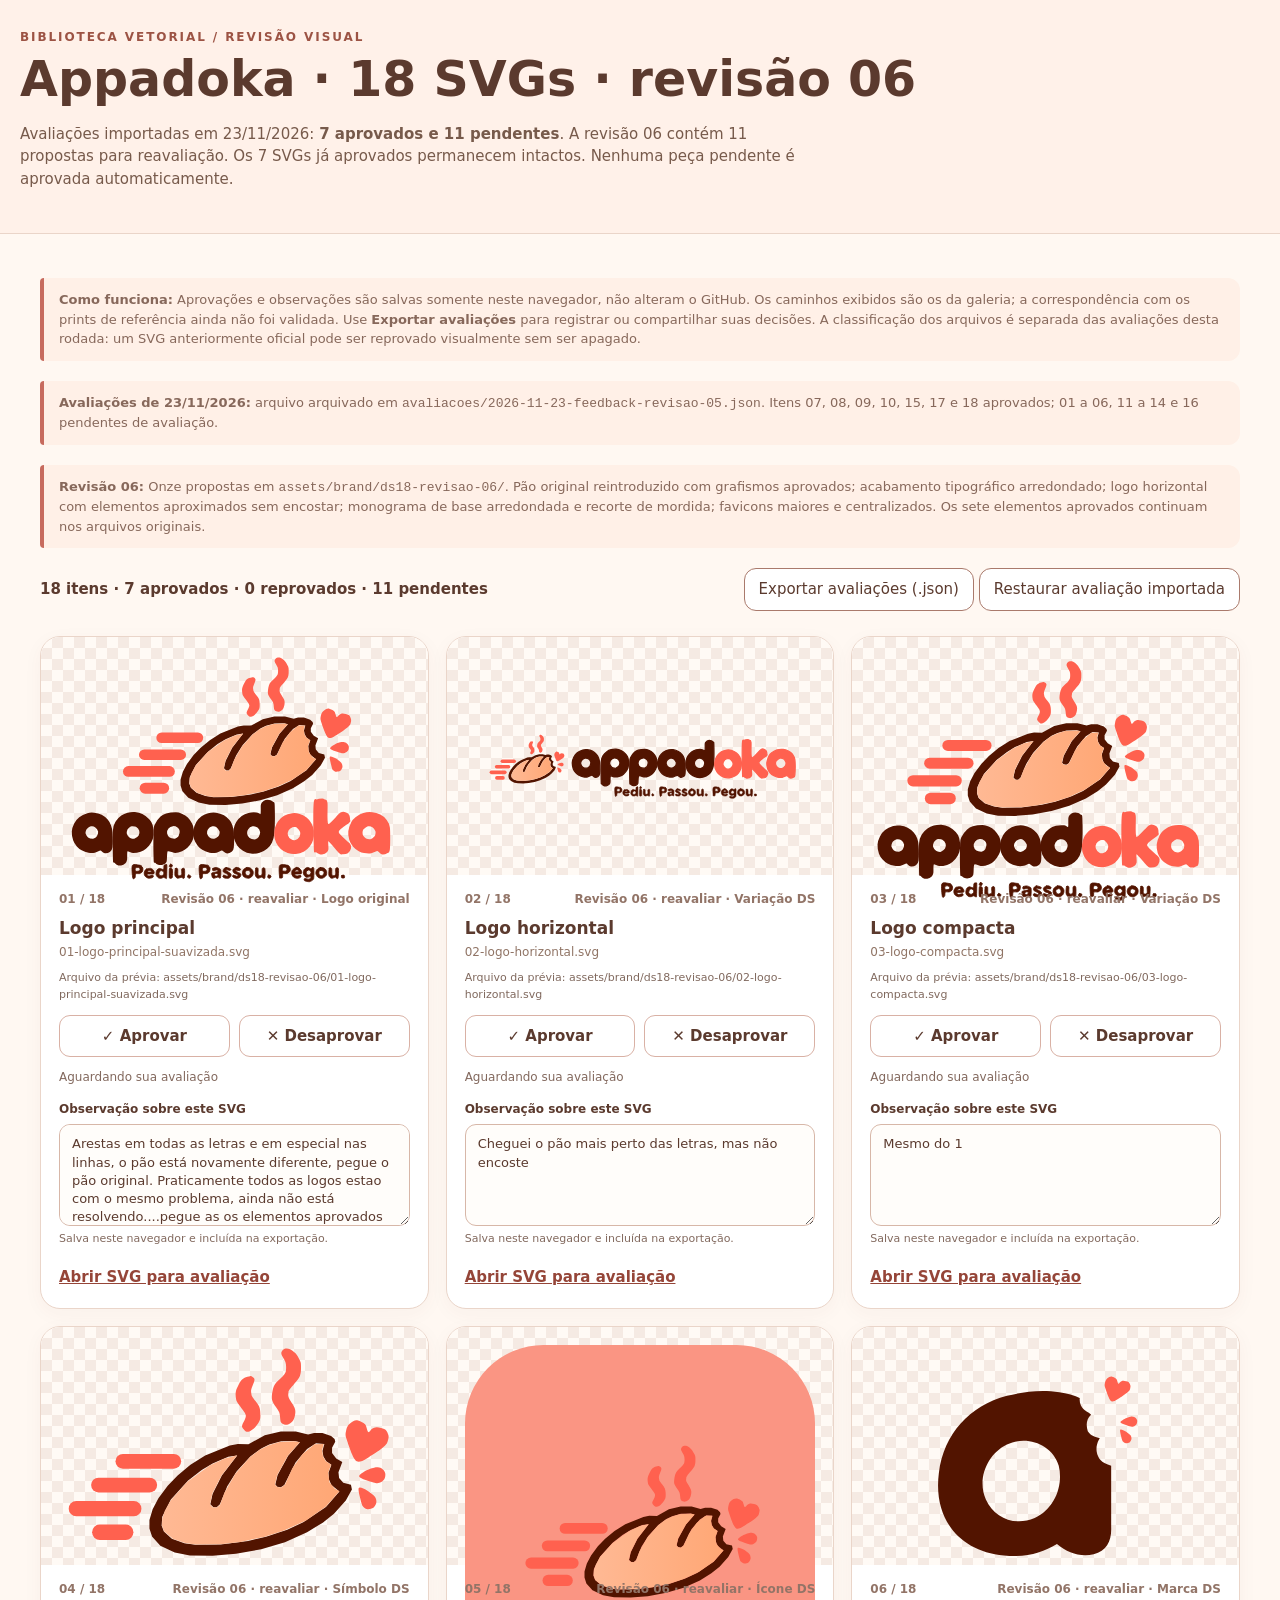
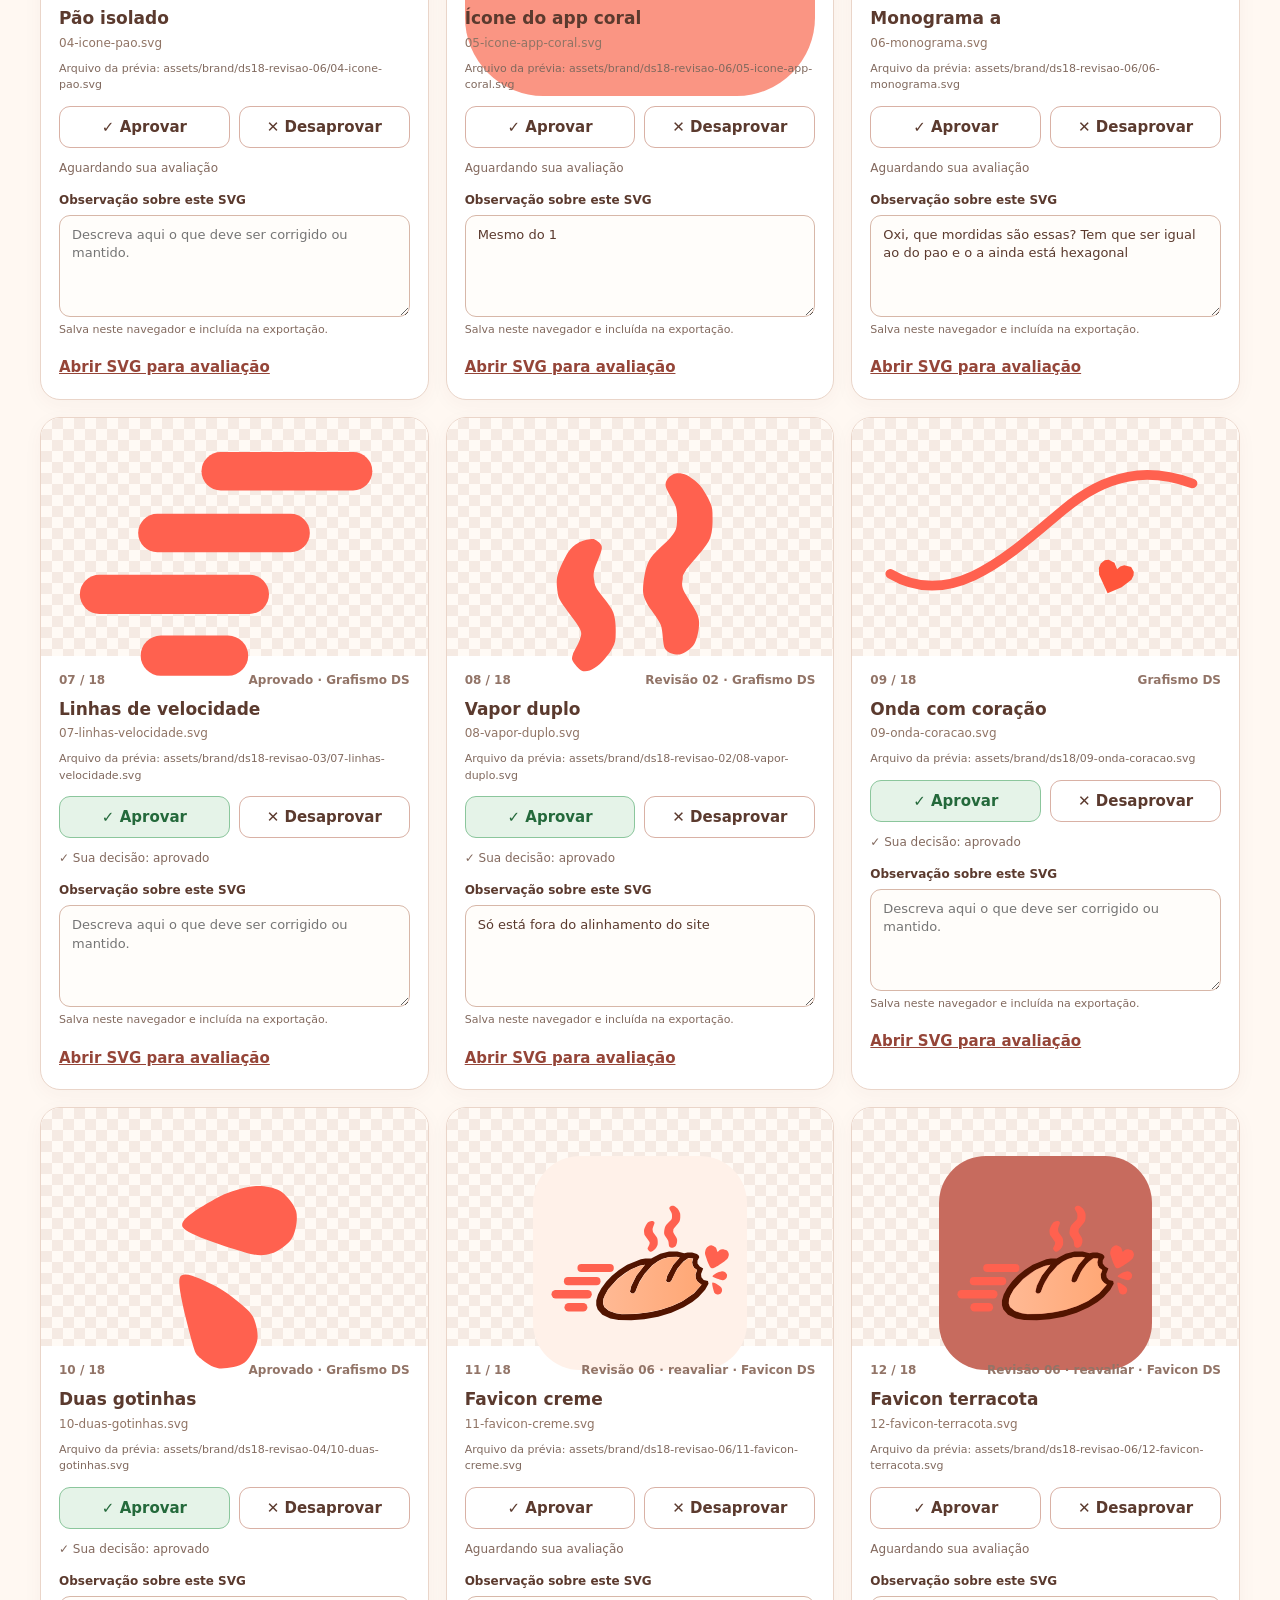
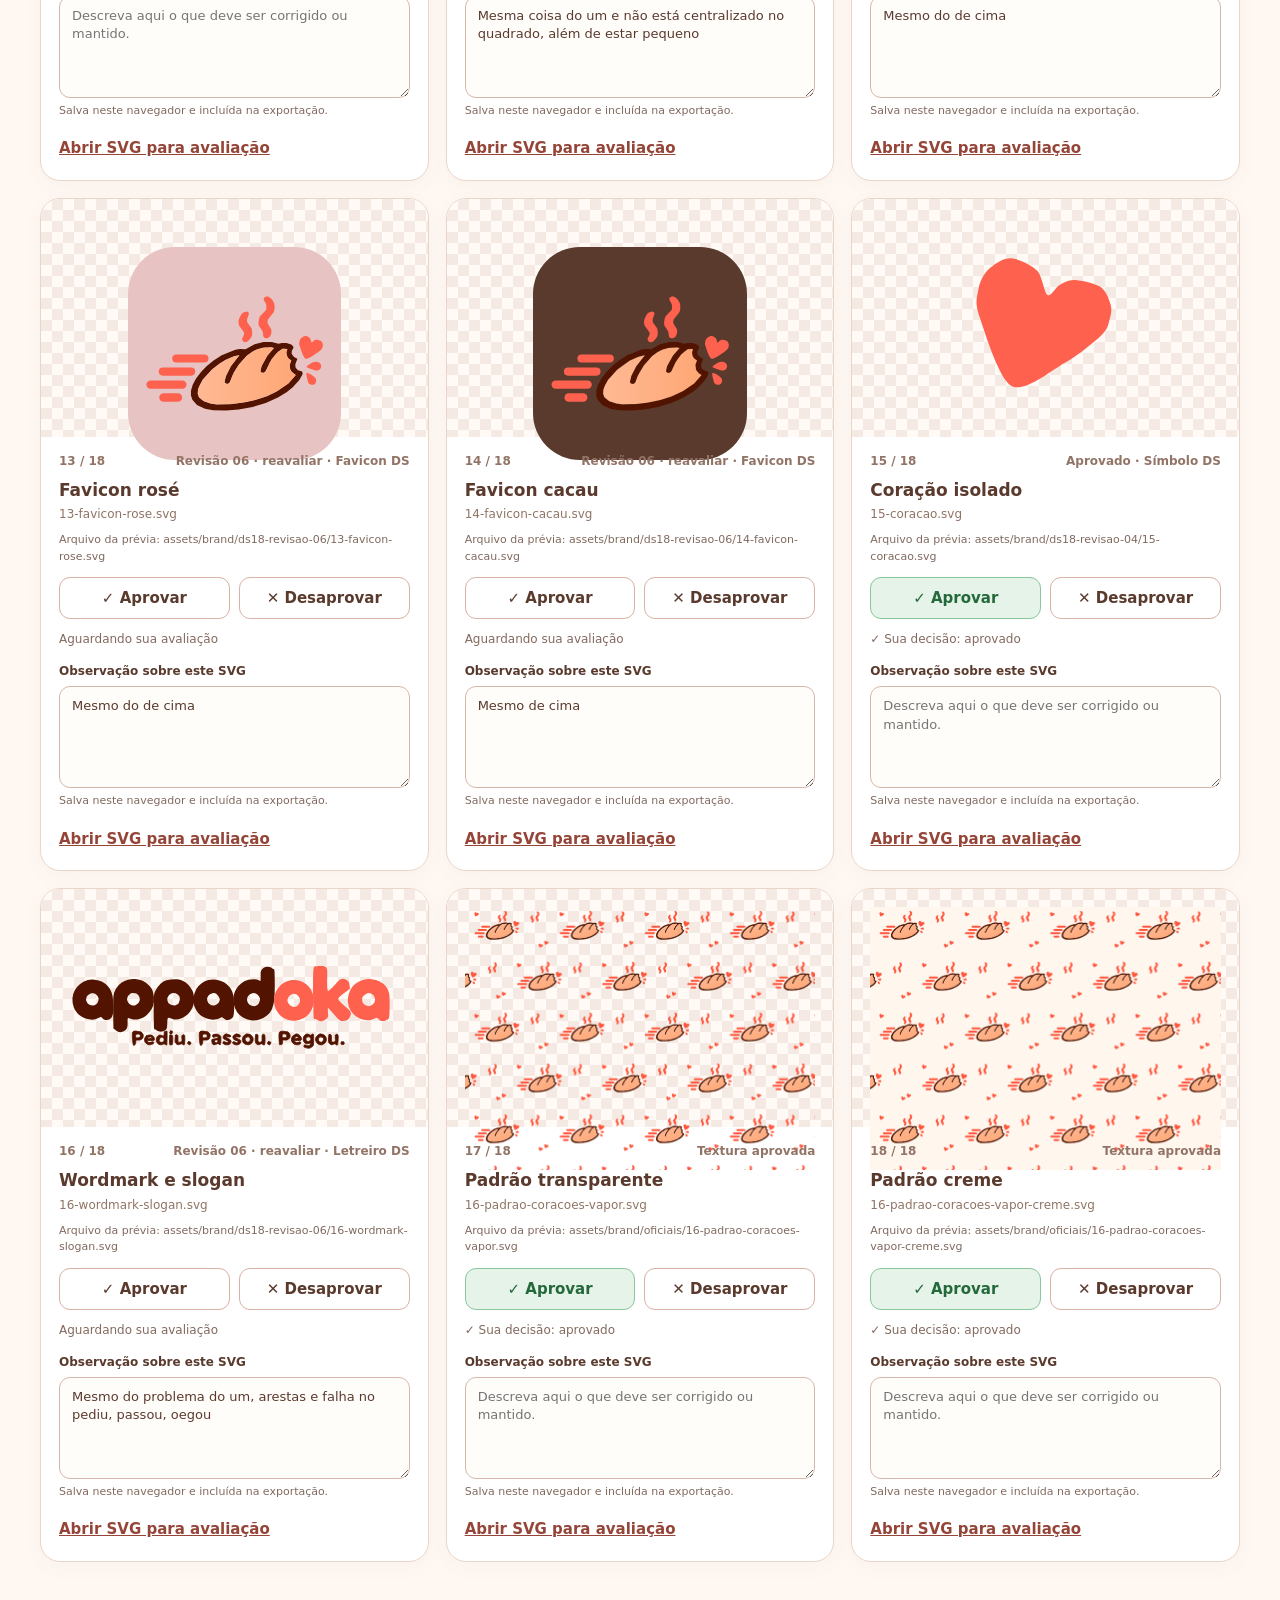
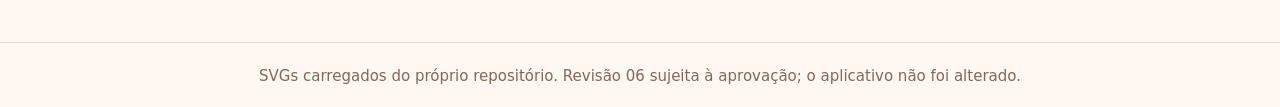
==== commit 76562219: "Corrige cor coral nas quatro linhas de velocidade dos SVGs da revisão 06" ====
--- a/index.html
+++ b/index.html
@@ -1,6 +1,6 @@
-<!doctype html><html lang="pt-BR"><head><meta charset="UTF-8"><meta name="viewport" content="width=device-width,initial-scale=1"><meta name="theme-color" content="#fff2e9"><title>Appadoka · Design System · 18 SVGs · revisão 06</title><style>:root{--cacau:#5b3a2e;--salmao:#f56556;--creme:#fff1e9;--borda:#ead5c9}*{box-sizing:border-box}html{scroll-behavior:smooth}body{margin:0;background:#fff8f2;color:var(--cacau);font:15px/1.5 system-ui,-apple-system,Arial,sans-serif}header{padding:28px max(20px,calc((100vw - 1240px)/2));background:var(--creme);border-bottom:1px solid var(--borda)}h1{font-size:clamp(29px,4vw,49px);line-height:1.12;margin:7px 0}h2{font-size:17px;margin:8px 0 2px}main{max-width:1240px;margin:0 auto;padding:24px 20px 80px}.eyebrow{text-transform:uppercase;letter-spacing:.16em;font-size:12px;color:#9c5344;font-weight:800}.subtitle{max-width:800px;color:#775a4b}.toolbar{display:flex;gap:12px;align-items:center;flex-wrap:wrap;justify-content:space-between;margin:18px 0 25px}.counter{font-weight:800}.counter span{font-variant-numeric:tabular-nums}.toolbar button{font:inherit;padding:9px 14px;border-radius:12px;border:1px solid #aa7a6c;background:white;color:var(--cacau);cursor:pointer}.grid{display:grid;grid-template-columns:repeat(3,minmax(0,1fr));gap:17px}.tile{border:1px solid var(--borda);border-radius:20px;overflow:hidden;background:white;min-width:0;box-shadow:0 5px 20px #5b3a2e0a}.art{height:238px;display:grid;place-items:center;padding:18px;background-color:#fffaf5;background-image:linear-gradient(45deg,#f5eae3 25%,transparent 25%),linear-gradient(-45deg,#f5eae3 25%,transparent 25%),linear-gradient(45deg,transparent 75%,#f5eae3 75%),linear-gradient(-45deg,transparent 75%,#f5eae3 75%);background-size:22px 22px;background-position:0 0,0 11px,11px -11px,-11px 0}.art img{width:100%;height:100%;object-fit:contain}.info{padding:15px 18px 20px}.topline{display:flex;gap:10px;justify-content:space-between;color:#927467;font-size:12px;font-weight:700}.file{margin:1px 0 15px;color:#907465;overflow-wrap:anywhere;font-size:12px}.vote{display:grid;grid-template-columns:1fr 1fr;gap:9px}.vote button{border-radius:11px;min-height:42px;font:inherit;font-weight:750;border:1px solid #d9b1a5;color:var(--cacau);background:#fff;cursor:pointer}.vote button:hover{background:#fff1e9}.vote button.approve[aria-pressed="true"]{background:#e5f3e8;color:#24693b;border-color:#8bc69c}.vote button.reject[aria-pressed="true"]{background:#ffeae7;color:#ae342d;border-color:#e9aaa1}.decision{font-size:12px;color:#83695e;margin:11px 0 4px;min-height:17px}.source-path{font-size:11px;color:#80695e;overflow-wrap:anywhere;margin:-6px 0 12px}.note-wrap{display:block;margin:14px 0 12px}.note-label{display:block;font-size:12px;font-weight:750;color:var(--cacau);margin-bottom:6px}.note-input{display:block;width:100%;min-height:84px;border:1px solid #d7b7a8;border-radius:11px;background:#fffdfa;color:var(--cacau);font:inherit;font-size:13px;line-height:1.4;padding:10px 12px;resize:vertical}.note-input:focus{outline:2px solid #c76b5e;outline-offset:1px}.note-tip{display:block;font-size:11px;color:#82695e;margin-top:5px}.view{display:inline-block;color:#954538;font-weight:750;margin-top:6px}.hint{font-size:13px;color:#87685b;background:#fff0e7;border-left:4px solid #c76b5e;padding:12px 15px;border-radius:4px 12px 12px 4px;margin:20px 0}footer{border-top:1px solid var(--borda);padding:22px;text-align:center;color:#83675a}@media(max-width:940px){.grid{grid-template-columns:repeat(2,minmax(0,1fr))}}@media(max-width:620px){.grid{grid-template-columns:1fr}.art{height:280px}} .tile[data-id="08"] .art img{width:78%;height:78%;object-fit:contain;object-position:center center} .tile[data-id="10"] .art img,.tile[data-id="15"] .art img{width:64%;height:75%;object-fit:contain} .note-input{position:relative;z-index:1;pointer-events:auto;min-height:102px} .tile[data-id="02"] .art img{width:96%;height:90%;object-fit:contain} .tile[data-id="06"] .art img{width:84%;height:84%;object-fit:contain} .tile[data-id="11"] .art img,.tile[data-id="12"] .art img,.tile[data-id="13"] .art img,.tile[data-id="14"] .art img{width:78%;height:78%;object-fit:contain}</style></head><body><header><div class="eyebrow">Biblioteca vetorial / revisão visual</div><h1>Appadoka · 18 SVGs · revisão 06</h1><p class="subtitle">Avaliações importadas em 23/11/2026: <strong>7 aprovados e 11 pendentes</strong>. A revisão 06 contém 11 propostas para reavaliação. Os 7 SVGs já aprovados permanecem intactos. Nenhuma peça pendente é aprovada automaticamente.</p></header><main><p class="hint"><strong>Como funciona:</strong> Aprovações e observações são salvas somente neste navegador, não alteram o GitHub. Os caminhos exibidos são os da galeria; a correspondência com os prints de referência ainda não foi validada. Use <strong>Exportar avaliações</strong> para registrar ou compartilhar suas decisões. A classificação dos arquivos é separada das avaliações desta rodada: um SVG anteriormente oficial pode ser reprovado visualmente sem ser apagado.</p><p class="hint" id="rodada-registrada"><strong>Avaliações de 23/11/2026:</strong> arquivo arquivado em <code>avaliacoes/2026-11-23-feedback-revisao-05.json</code>. Itens 07, 08, 09, 10, 15, 17 e 18 aprovados; 01 a 06, 11 a 14 e 16 pendentes de avaliação.</p><p class="hint" id="revisao-06"><strong>Revisão 06:</strong> Onze propostas em <code>assets/brand/ds18-revisao-06/</code>. Pão original reintroduzido com grafismos aprovados; acabamento tipográfico arredondado; logo horizontal com elementos aproximados sem encostar; monograma de base arredondada e recorte de mordida; favicons maiores e centralizados. Os sete elementos aprovados continuam nos arquivos originais.</p><div class="toolbar"><div class="counter" id="counter">18 itens · <span id="approvedCount">7</span> aprovados · <span id="rejectedCount">0</span> reprovados · <span id="pendingCount">11</span> pendentes</div><div><button id="export" type="button">Exportar avaliações (.json)</button> <button id="clear" type="button">Restaurar aprovação atual</button></div></div><div class="grid"><article class="tile" data-id="01" data-file="assets/brand/ds18-revisao-06/01-logo-principal-suavizada.svg"><div class="art"><img src="assets/brand/ds18-revisao-06/01-logo-principal-suavizada.svg?v=r06-20261123" alt="Logo principal revisão 06" loading="lazy"></div><div class="info"><div class="topline"><span class="index">01 / 18</span><span class="kind">Revisão 06 · reavaliar · Logo original</span></div><h2>Logo principal</h2><p class="file">01-logo-principal-suavizada.svg</p><div class="vote" aria-label="Avaliação de Logo principal"><button class="approve" type="button" data-vote="aprovado" aria-pressed="false">✓ Aprovar</button><button class="reject" type="button" data-vote="reprovado" aria-pressed="false">✕ Desaprovar</button></div><p class="decision" aria-live="polite">Aguardando sua avaliação</p><label class="note-wrap" for="note-01"><span class="note-label">Observação sobre este SVG</span><textarea class="note-input" id="note-01" data-observation="01" rows="3" placeholder="Descreva aqui o que deve ser corrigido ou mantido."></textarea><span class="note-tip">Salva neste navegador e incluída na exportação.</span></label><a class="view" href="assets/brand/ds18-revisao-06/01-logo-principal-suavizada.svg?v=r06-20261123" target="_blank" rel="noopener">Abrir SVG para avaliação</a></div></article>
-<article class="tile" data-id="02" data-file="assets/brand/ds18-revisao-06/02-logo-horizontal.svg"><div class="art"><img src="assets/brand/ds18-revisao-06/02-logo-horizontal.svg?v=r06-20261123" alt="Logo horizontal" loading="lazy"></div><div class="info"><div class="topline"><span class="index">02 / 18</span><span class="kind">Revisão 06 · reavaliar · Variação DS</span></div><h2>Logo horizontal</h2><p class="file">02-logo-horizontal.svg</p><div class="vote" aria-label="Avaliação de Logo horizontal"><button class="approve" type="button" data-vote="aprovado" aria-pressed="false">✓ Aprovar</button><button class="reject" type="button" data-vote="reprovado" aria-pressed="false">✕ Desaprovar</button></div><p class="decision" aria-live="polite">Aguardando sua avaliação</p><label class="note-wrap" for="note-02"><span class="note-label">Observação sobre este SVG</span><textarea class="note-input" id="note-02" data-observation="02" rows="3" placeholder="Descreva aqui o que deve ser corrigido ou mantido."></textarea><span class="note-tip">Salva neste navegador e incluída na exportação.</span></label><a class="view" href="assets/brand/ds18-revisao-06/02-logo-horizontal.svg?v=r06-20261123" target="_blank" rel="noopener">Abrir SVG para avaliação</a></div></article>
-<article class="tile" data-id="03" data-file="assets/brand/ds18-revisao-06/03-logo-compacta.svg"><div class="art"><img src="assets/brand/ds18-revisao-06/03-logo-compacta.svg?v=r06-20261123" alt="Logo compacta" loading="lazy"></div><div class="info"><div class="topline"><span class="index">03 / 18</span><span class="kind">Revisão 06 · reavaliar · Variação DS</span></div><h2>Logo compacta</h2><p class="file">03-logo-compacta.svg</p><div class="vote" aria-label="Avaliação de Logo compacta"><button class="approve" type="button" data-vote="aprovado" aria-pressed="false">✓ Aprovar</button><button class="reject" type="button" data-vote="reprovado" aria-pressed="false">✕ Desaprovar</button></div><p class="decision" aria-live="polite">Aguardando sua avaliação</p><label class="note-wrap" for="note-03"><span class="note-label">Observação sobre este SVG</span><textarea class="note-input" id="note-03" data-observation="03" rows="3" placeholder="Descreva aqui o que deve ser corrigido ou mantido."></textarea><span class="note-tip">Salva neste navegador e incluída na exportação.</span></label><a class="view" href="assets/brand/ds18-revisao-06/03-logo-compacta.svg?v=r06-20261123" target="_blank" rel="noopener">Abrir SVG para avaliação</a></div></article>
+<!doctype html><html lang="pt-BR"><head><meta charset="UTF-8"><meta name="viewport" content="width=device-width,initial-scale=1"><meta name="theme-color" content="#fff2e9"><title>Appadoka · Design System · 18 SVGs · revisão 06</title><style>:root{--cacau:#5b3a2e;--salmao:#f56556;--creme:#fff1e9;--borda:#ead5c9}*{box-sizing:border-box}html{scroll-behavior:smooth}body{margin:0;background:#fff8f2;color:var(--cacau);font:15px/1.5 system-ui,-apple-system,Arial,sans-serif}header{padding:28px max(20px,calc((100vw - 1240px)/2));background:var(--creme);border-bottom:1px solid var(--borda)}h1{font-size:clamp(29px,4vw,49px);line-height:1.12;margin:7px 0}h2{font-size:17px;margin:8px 0 2px}main{max-width:1240px;margin:0 auto;padding:24px 20px 80px}.eyebrow{text-transform:uppercase;letter-spacing:.16em;font-size:12px;color:#9c5344;font-weight:800}.subtitle{max-width:800px;color:#775a4b}.toolbar{display:flex;gap:12px;align-items:center;flex-wrap:wrap;justify-content:space-between;margin:18px 0 25px}.counter{font-weight:800}.counter span{font-variant-numeric:tabular-nums}.toolbar button{font:inherit;padding:9px 14px;border-radius:12px;border:1px solid #aa7a6c;background:white;color:var(--cacau);cursor:pointer}.grid{display:grid;grid-template-columns:repeat(3,minmax(0,1fr));gap:17px}.tile{border:1px solid var(--borda);border-radius:20px;overflow:hidden;background:white;min-width:0;box-shadow:0 5px 20px #5b3a2e0a}.art{height:238px;display:grid;place-items:center;padding:18px;background-color:#fffaf5;background-image:linear-gradient(45deg,#f5eae3 25%,transparent 25%),linear-gradient(-45deg,#f5eae3 25%,transparent 25%),linear-gradient(45deg,transparent 75%,#f5eae3 75%),linear-gradient(-45deg,transparent 75%,#f5eae3 75%);background-size:22px 22px;background-position:0 0,0 11px,11px -11px,-11px 0}.art img{width:100%;height:100%;object-fit:contain}.info{padding:15px 18px 20px}.topline{display:flex;gap:10px;justify-content:space-between;color:#927467;font-size:12px;font-weight:700}.file{margin:1px 0 15px;color:#907465;overflow-wrap:anywhere;font-size:12px}.vote{display:grid;grid-template-columns:1fr 1fr;gap:9px}.vote button{border-radius:11px;min-height:42px;font:inherit;font-weight:750;border:1px solid #d9b1a5;color:var(--cacau);background:#fff;cursor:pointer}.vote button:hover{background:#fff1e9}.vote button.approve[aria-pressed="true"]{background:#e5f3e8;color:#24693b;border-color:#8bc69c}.vote button.reject[aria-pressed="true"]{background:#ffeae7;color:#ae342d;border-color:#e9aaa1}.decision{font-size:12px;color:#83695e;margin:11px 0 4px;min-height:17px}.source-path{font-size:11px;color:#80695e;overflow-wrap:anywhere;margin:-6px 0 12px}.note-wrap{display:block;margin:14px 0 12px}.note-label{display:block;font-size:12px;font-weight:750;color:var(--cacau);margin-bottom:6px}.note-input{display:block;width:100%;min-height:84px;border:1px solid #d7b7a8;border-radius:11px;background:#fffdfa;color:var(--cacau);font:inherit;font-size:13px;line-height:1.4;padding:10px 12px;resize:vertical}.note-input:focus{outline:2px solid #c76b5e;outline-offset:1px}.note-tip{display:block;font-size:11px;color:#82695e;margin-top:5px}.view{display:inline-block;color:#954538;font-weight:750;margin-top:6px}.hint{font-size:13px;color:#87685b;background:#fff0e7;border-left:4px solid #c76b5e;padding:12px 15px;border-radius:4px 12px 12px 4px;margin:20px 0}footer{border-top:1px solid var(--borda);padding:22px;text-align:center;color:#83675a}@media(max-width:940px){.grid{grid-template-columns:repeat(2,minmax(0,1fr))}}@media(max-width:620px){.grid{grid-template-columns:1fr}.art{height:280px}} .tile[data-id="08"] .art img{width:78%;height:78%;object-fit:contain;object-position:center center} .tile[data-id="10"] .art img,.tile[data-id="15"] .art img{width:64%;height:75%;object-fit:contain} .note-input{position:relative;z-index:1;pointer-events:auto;min-height:102px} .tile[data-id="02"] .art img{width:96%;height:90%;object-fit:contain} .tile[data-id="06"] .art img{width:84%;height:84%;object-fit:contain} .tile[data-id="11"] .art img,.tile[data-id="12"] .art img,.tile[data-id="13"] .art img,.tile[data-id="14"] .art img{width:78%;height:78%;object-fit:contain}</style></head><body><header><div class="eyebrow">Biblioteca vetorial / revisão visual</div><h1>Appadoka · 18 SVGs · revisão 06</h1><p class="subtitle">Avaliações importadas em 23/11/2026: <strong>7 aprovados e 11 pendentes</strong>. A revisão 06 contém 11 propostas para reavaliação. Os 7 SVGs já aprovados permanecem intactos. Nenhuma peça pendente é aprovada automaticamente.</p></header><main><p class="hint"><strong>Como funciona:</strong> Aprovações e observações são salvas somente neste navegador, não alteram o GitHub. Os caminhos exibidos são os da galeria; a correspondência com os prints de referência ainda não foi validada. Use <strong>Exportar avaliações</strong> para registrar ou compartilhar suas decisões. A classificação dos arquivos é separada das avaliações desta rodada: um SVG anteriormente oficial pode ser reprovado visualmente sem ser apagado.</p><p class="hint" id="rodada-registrada"><strong>Avaliações de 23/11/2026:</strong> arquivo arquivado em <code>avaliacoes/2026-11-23-feedback-revisao-05.json</code>. Itens 07, 08, 09, 10, 15, 17 e 18 aprovados; 01 a 06, 11 a 14 e 16 pendentes de avaliação.</p><p class="hint" id="revisao-06"><strong>Revisão 06:</strong> Onze propostas em <code>assets/brand/ds18-revisao-06/</code>. Pão original reintroduzido com grafismos aprovados; acabamento tipográfico arredondado; logo horizontal com elementos aproximados sem encostar; monograma de base arredondada e recorte de mordida; favicons maiores e centralizados. Os sete elementos aprovados continuam nos arquivos originais.</p><div class="toolbar"><div class="counter" id="counter">18 itens · <span id="approvedCount">7</span> aprovados · <span id="rejectedCount">0</span> reprovados · <span id="pendingCount">11</span> pendentes</div><div><button id="export" type="button">Exportar avaliações (.json)</button> <button id="clear" type="button">Restaurar aprovação atual</button></div></div><div class="grid"><article class="tile" data-id="01" data-file="assets/brand/ds18-revisao-06/01-logo-principal-suavizada.svg"><div class="art"><img src="assets/brand/ds18-revisao-06/01-logo-principal-suavizada.svg?v=r06-coral-20261123" alt="Logo principal revisão 06" loading="lazy"></div><div class="info"><div class="topline"><span class="index">01 / 18</span><span class="kind">Revisão 06 · reavaliar · Logo original</span></div><h2>Logo principal</h2><p class="file">01-logo-principal-suavizada.svg</p><div class="vote" aria-label="Avaliação de Logo principal"><button class="approve" type="button" data-vote="aprovado" aria-pressed="false">✓ Aprovar</button><button class="reject" type="button" data-vote="reprovado" aria-pressed="false">✕ Desaprovar</button></div><p class="decision" aria-live="polite">Aguardando sua avaliação</p><label class="note-wrap" for="note-01"><span class="note-label">Observação sobre este SVG</span><textarea class="note-input" id="note-01" data-observation="01" rows="3" placeholder="Descreva aqui o que deve ser corrigido ou mantido."></textarea><span class="note-tip">Salva neste navegador e incluída na exportação.</span></label><a class="view" href="assets/brand/ds18-revisao-06/01-logo-principal-suavizada.svg?v=r06-coral-20261123" target="_blank" rel="noopener">Abrir SVG para avaliação</a></div></article>
+<article class="tile" data-id="02" data-file="assets/brand/ds18-revisao-06/02-logo-horizontal.svg"><div class="art"><img src="assets/brand/ds18-revisao-06/02-logo-horizontal.svg?v=r06-coral-20261123" alt="Logo horizontal" loading="lazy"></div><div class="info"><div class="topline"><span class="index">02 / 18</span><span class="kind">Revisão 06 · reavaliar · Variação DS</span></div><h2>Logo horizontal</h2><p class="file">02-logo-horizontal.svg</p><div class="vote" aria-label="Avaliação de Logo horizontal"><button class="approve" type="button" data-vote="aprovado" aria-pressed="false">✓ Aprovar</button><button class="reject" type="button" data-vote="reprovado" aria-pressed="false">✕ Desaprovar</button></div><p class="decision" aria-live="polite">Aguardando sua avaliação</p><label class="note-wrap" for="note-02"><span class="note-label">Observação sobre este SVG</span><textarea class="note-input" id="note-02" data-observation="02" rows="3" placeholder="Descreva aqui o que deve ser corrigido ou mantido."></textarea><span class="note-tip">Salva neste navegador e incluída na exportação.</span></label><a class="view" href="assets/brand/ds18-revisao-06/02-logo-horizontal.svg?v=r06-coral-20261123" target="_blank" rel="noopener">Abrir SVG para avaliação</a></div></article>
+<article class="tile" data-id="03" data-file="assets/brand/ds18-revisao-06/03-logo-compacta.svg"><div class="art"><img src="assets/brand/ds18-revisao-06/03-logo-compacta.svg?v=r06-coral-20261123" alt="Logo compacta" loading="lazy"></div><div class="info"><div class="topline"><span class="index">03 / 18</span><span class="kind">Revisão 06 · reavaliar · Variação DS</span></div><h2>Logo compacta</h2><p class="file">03-logo-compacta.svg</p><div class="vote" aria-label="Avaliação de Logo compacta"><button class="approve" type="button" data-vote="aprovado" aria-pressed="false">✓ Aprovar</button><button class="reject" type="button" data-vote="reprovado" aria-pressed="false">✕ Desaprovar</button></div><p class="decision" aria-live="polite">Aguardando sua avaliação</p><label class="note-wrap" for="note-03"><span class="note-label">Observação sobre este SVG</span><textarea class="note-input" id="note-03" data-observation="03" rows="3" placeholder="Descreva aqui o que deve ser corrigido ou mantido."></textarea><span class="note-tip">Salva neste navegador e incluída na exportação.</span></label><a class="view" href="assets/brand/ds18-revisao-06/03-logo-compacta.svg?v=r06-coral-20261123" target="_blank" rel="noopener">Abrir SVG para avaliação</a></div></article>
 <article class="tile" data-id="04" data-file="assets/brand/ds18-revisao-06/04-icone-pao.svg"><div class="art"><img src="assets/brand/ds18-revisao-06/04-icone-pao.svg" alt="Pão isolado" loading="lazy"></div><div class="info"><div class="topline"><span class="index">04 / 18</span><span class="kind">Revisão 06 · reavaliar · Símbolo DS</span></div><h2>Pão isolado</h2><p class="file">04-icone-pao.svg</p><div class="vote" aria-label="Avaliação de Pão isolado"><button class="approve" type="button" data-vote="aprovado" aria-pressed="false">✓ Aprovar</button><button class="reject" type="button" data-vote="reprovado" aria-pressed="false">✕ Desaprovar</button></div><p class="decision" aria-live="polite">Aguardando sua avaliação</p><label class="note-wrap" for="note-04"><span class="note-label">Observação sobre este SVG</span><textarea class="note-input" id="note-04" data-observation="04" rows="3" placeholder="Descreva aqui o que deve ser corrigido ou mantido."></textarea><span class="note-tip">Salva neste navegador e incluída na exportação.</span></label><a class="view" href="assets/brand/ds18-revisao-06/04-icone-pao.svg" target="_blank" rel="noopener">Abrir SVG para avaliação</a></div></article>
 <article class="tile" data-id="05" data-file="assets/brand/ds18-revisao-06/05-icone-app-coral.svg"><div class="art"><img src="assets/brand/ds18-revisao-06/05-icone-app-coral.svg" alt="Ícone do app coral" loading="lazy"></div><div class="info"><div class="topline"><span class="index">05 / 18</span><span class="kind">Revisão 06 · reavaliar · Ícone DS</span></div><h2>Ícone do app coral</h2><p class="file">05-icone-app-coral.svg</p><div class="vote" aria-label="Avaliação de Ícone do app coral"><button class="approve" type="button" data-vote="aprovado" aria-pressed="false">✓ Aprovar</button><button class="reject" type="button" data-vote="reprovado" aria-pressed="false">✕ Desaprovar</button></div><p class="decision" aria-live="polite">Aguardando sua avaliação</p><label class="note-wrap" for="note-05"><span class="note-label">Observação sobre este SVG</span><textarea class="note-input" id="note-05" data-observation="05" rows="3" placeholder="Descreva aqui o que deve ser corrigido ou mantido."></textarea><span class="note-tip">Salva neste navegador e incluída na exportação.</span></label><a class="view" href="assets/brand/ds18-revisao-06/05-icone-app-coral.svg" target="_blank" rel="noopener">Abrir SVG para avaliação</a></div></article>
 <article class="tile" data-id="06" data-file="assets/brand/ds18-revisao-06/06-monograma.svg"><div class="art"><img src="assets/brand/ds18-revisao-06/06-monograma.svg" alt="Monograma a" loading="lazy"></div><div class="info"><div class="topline"><span class="index">06 / 18</span><span class="kind">Revisão 06 · reavaliar · Marca DS</span></div><h2>Monograma a</h2><p class="file">06-monograma.svg</p><div class="vote" aria-label="Avaliação de Monograma a"><button class="approve" type="button" data-vote="aprovado" aria-pressed="false">✓ Aprovar</button><button class="reject" type="button" data-vote="reprovado" aria-pressed="false">✕ Desaprovar</button></div><p class="decision" aria-live="polite">Aguardando sua avaliação</p><label class="note-wrap" for="note-06"><span class="note-label">Observação sobre este SVG</span><textarea class="note-input" id="note-06" data-observation="06" rows="3" placeholder="Descreva aqui o que deve ser corrigido ou mantido."></textarea><span class="note-tip">Salva neste navegador e incluída na exportação.</span></label><a class="view" href="assets/brand/ds18-revisao-06/06-monograma.svg" target="_blank" rel="noopener">Abrir SVG para avaliação</a></div></article>
@@ -13,7 +13,7 @@
 <article class="tile" data-id="13" data-file="assets/brand/ds18-revisao-06/13-favicon-rose.svg"><div class="art"><img src="assets/brand/ds18-revisao-06/13-favicon-rose.svg" alt="Favicon rosé" loading="lazy"></div><div class="info"><div class="topline"><span class="index">13 / 18</span><span class="kind">Revisão 06 · reavaliar · Favicon DS</span></div><h2>Favicon rosé</h2><p class="file">13-favicon-rose.svg</p><div class="vote" aria-label="Avaliação de Favicon rosé"><button class="approve" type="button" data-vote="aprovado" aria-pressed="false">✓ Aprovar</button><button class="reject" type="button" data-vote="reprovado" aria-pressed="false">✕ Desaprovar</button></div><p class="decision" aria-live="polite">Aguardando sua avaliação</p><label class="note-wrap" for="note-13"><span class="note-label">Observação sobre este SVG</span><textarea class="note-input" id="note-13" data-observation="13" rows="3" placeholder="Descreva aqui o que deve ser corrigido ou mantido."></textarea><span class="note-tip">Salva neste navegador e incluída na exportação.</span></label><a class="view" href="assets/brand/ds18-revisao-06/13-favicon-rose.svg" target="_blank" rel="noopener">Abrir SVG para avaliação</a></div></article>
 <article class="tile" data-id="14" data-file="assets/brand/ds18-revisao-06/14-favicon-cacau.svg"><div class="art"><img src="assets/brand/ds18-revisao-06/14-favicon-cacau.svg" alt="Favicon cacau" loading="lazy"></div><div class="info"><div class="topline"><span class="index">14 / 18</span><span class="kind">Revisão 06 · reavaliar · Favicon DS</span></div><h2>Favicon cacau</h2><p class="file">14-favicon-cacau.svg</p><div class="vote" aria-label="Avaliação de Favicon cacau"><button class="approve" type="button" data-vote="aprovado" aria-pressed="false">✓ Aprovar</button><button class="reject" type="button" data-vote="reprovado" aria-pressed="false">✕ Desaprovar</button></div><p class="decision" aria-live="polite">Aguardando sua avaliação</p><label class="note-wrap" for="note-14"><span class="note-label">Observação sobre este SVG</span><textarea class="note-input" id="note-14" data-observation="14" rows="3" placeholder="Descreva aqui o que deve ser corrigido ou mantido."></textarea><span class="note-tip">Salva neste navegador e incluída na exportação.</span></label><a class="view" href="assets/brand/ds18-revisao-06/14-favicon-cacau.svg" target="_blank" rel="noopener">Abrir SVG para avaliação</a></div></article>
 <article class="tile" data-id="15" data-file="assets/brand/ds18-revisao-04/15-coracao.svg"><div class="art"><img src="assets/brand/ds18-revisao-04/15-coracao.svg" alt="Coração isolado" loading="lazy"></div><div class="info"><div class="topline"><span class="index">15 / 18</span><span class="kind">Aprovado · Símbolo DS</span></div><h2>Coração isolado</h2><p class="file">15-coracao.svg</p><div class="vote" aria-label="Avaliação de Coração isolado"><button class="approve" type="button" data-vote="aprovado" aria-pressed="false">✓ Aprovar</button><button class="reject" type="button" data-vote="reprovado" aria-pressed="false">✕ Desaprovar</button></div><p class="decision" aria-live="polite">Aguardando sua avaliação</p><label class="note-wrap" for="note-15"><span class="note-label">Observação sobre este SVG</span><textarea class="note-input" id="note-15" data-observation="15" rows="3" placeholder="Descreva aqui o que deve ser corrigido ou mantido."></textarea><span class="note-tip">Salva neste navegador e incluída na exportação.</span></label><a class="view" href="assets/brand/ds18-revisao-04/15-coracao.svg" target="_blank" rel="noopener">Abrir SVG para avaliação</a></div></article>
-<article class="tile" data-id="16" data-file="assets/brand/ds18-revisao-06/16-wordmark-slogan.svg"><div class="art"><img src="assets/brand/ds18-revisao-06/16-wordmark-slogan.svg?v=r06-20261123" alt="Wordmark e slogan" loading="lazy"></div><div class="info"><div class="topline"><span class="index">16 / 18</span><span class="kind">Revisão 06 · reavaliar · Letreiro DS</span></div><h2>Wordmark e slogan</h2><p class="file">16-wordmark-slogan.svg</p><div class="vote" aria-label="Avaliação de Wordmark e slogan"><button class="approve" type="button" data-vote="aprovado" aria-pressed="false">✓ Aprovar</button><button class="reject" type="button" data-vote="reprovado" aria-pressed="false">✕ Desaprovar</button></div><p class="decision" aria-live="polite">Aguardando sua avaliação</p><label class="note-wrap" for="note-16"><span class="note-label">Observação sobre este SVG</span><textarea class="note-input" id="note-16" data-observation="16" rows="3" placeholder="Descreva aqui o que deve ser corrigido ou mantido."></textarea><span class="note-tip">Salva neste navegador e incluída na exportação.</span></label><a class="view" href="assets/brand/ds18-revisao-06/16-wordmark-slogan.svg?v=r06-20261123" target="_blank" rel="noopener">Abrir SVG para avaliação</a></div></article>
+<article class="tile" data-id="16" data-file="assets/brand/ds18-revisao-06/16-wordmark-slogan.svg"><div class="art"><img src="assets/brand/ds18-revisao-06/16-wordmark-slogan.svg?v=r06-coral-20261123" alt="Wordmark e slogan" loading="lazy"></div><div class="info"><div class="topline"><span class="index">16 / 18</span><span class="kind">Revisão 06 · reavaliar · Letreiro DS</span></div><h2>Wordmark e slogan</h2><p class="file">16-wordmark-slogan.svg</p><div class="vote" aria-label="Avaliação de Wordmark e slogan"><button class="approve" type="button" data-vote="aprovado" aria-pressed="false">✓ Aprovar</button><button class="reject" type="button" data-vote="reprovado" aria-pressed="false">✕ Desaprovar</button></div><p class="decision" aria-live="polite">Aguardando sua avaliação</p><label class="note-wrap" for="note-16"><span class="note-label">Observação sobre este SVG</span><textarea class="note-input" id="note-16" data-observation="16" rows="3" placeholder="Descreva aqui o que deve ser corrigido ou mantido."></textarea><span class="note-tip">Salva neste navegador e incluída na exportação.</span></label><a class="view" href="assets/brand/ds18-revisao-06/16-wordmark-slogan.svg?v=r06-coral-20261123" target="_blank" rel="noopener">Abrir SVG para avaliação</a></div></article>
 <article class="tile" data-id="17" data-file="assets/brand/oficiais/16-padrao-coracoes-vapor.svg"><div class="art"><img src="assets/brand/oficiais/16-padrao-coracoes-vapor.svg" alt="Padrão transparente" loading="lazy"></div><div class="info"><div class="topline"><span class="index">17 / 18</span><span class="kind">Textura aprovada</span></div><h2>Padrão transparente</h2><p class="file">16-padrao-coracoes-vapor.svg</p><div class="vote" aria-label="Avaliação de Padrão transparente"><button class="approve" type="button" data-vote="aprovado" aria-pressed="false">✓ Aprovar</button><button class="reject" type="button" data-vote="reprovado" aria-pressed="false">✕ Desaprovar</button></div><p class="decision" aria-live="polite">Aguardando sua avaliação</p><label class="note-wrap" for="note-17"><span class="note-label">Observação sobre este SVG</span><textarea class="note-input" id="note-17" data-observation="17" rows="3" placeholder="Descreva aqui o que deve ser corrigido ou mantido."></textarea><span class="note-tip">Salva neste navegador e incluída na exportação.</span></label><a class="view" href="assets/brand/oficiais/16-padrao-coracoes-vapor.svg" target="_blank" rel="noopener">Abrir SVG para avaliação</a></div></article>
 <article class="tile" data-id="18" data-file="assets/brand/oficiais/16-padrao-coracoes-vapor-creme.svg"><div class="art"><img src="assets/brand/oficiais/16-padrao-coracoes-vapor-creme.svg" alt="Padrão creme" loading="lazy"></div><div class="info"><div class="topline"><span class="index">18 / 18</span><span class="kind">Textura aprovada</span></div><h2>Padrão creme</h2><p class="file">16-padrao-coracoes-vapor-creme.svg</p><div class="vote" aria-label="Avaliação de Padrão creme"><button class="approve" type="button" data-vote="aprovado" aria-pressed="false">✓ Aprovar</button><button class="reject" type="button" data-vote="reprovado" aria-pressed="false">✕ Desaprovar</button></div><p class="decision" aria-live="polite">Aguardando sua avaliação</p><label class="note-wrap" for="note-18"><span class="note-label">Observação sobre este SVG</span><textarea class="note-input" id="note-18" data-observation="18" rows="3" placeholder="Descreva aqui o que deve ser corrigido ou mantido."></textarea><span class="note-tip">Salva neste navegador e incluída na exportação.</span></label><a class="view" href="assets/brand/oficiais/16-padrao-coracoes-vapor-creme.svg" target="_blank" rel="noopener">Abrir SVG para avaliação</a></div></article></div></main><footer>SVGs carregados do próprio repositório. Revisão 06 sujeita à aprovação; o aplicativo não foi alterado.</footer><script>(()=>{"use strict";
 const KEY="appadoka.ds18.aprovacoes.v7",NOTE_KEY="appadoka.ds18.observacoes.v6";
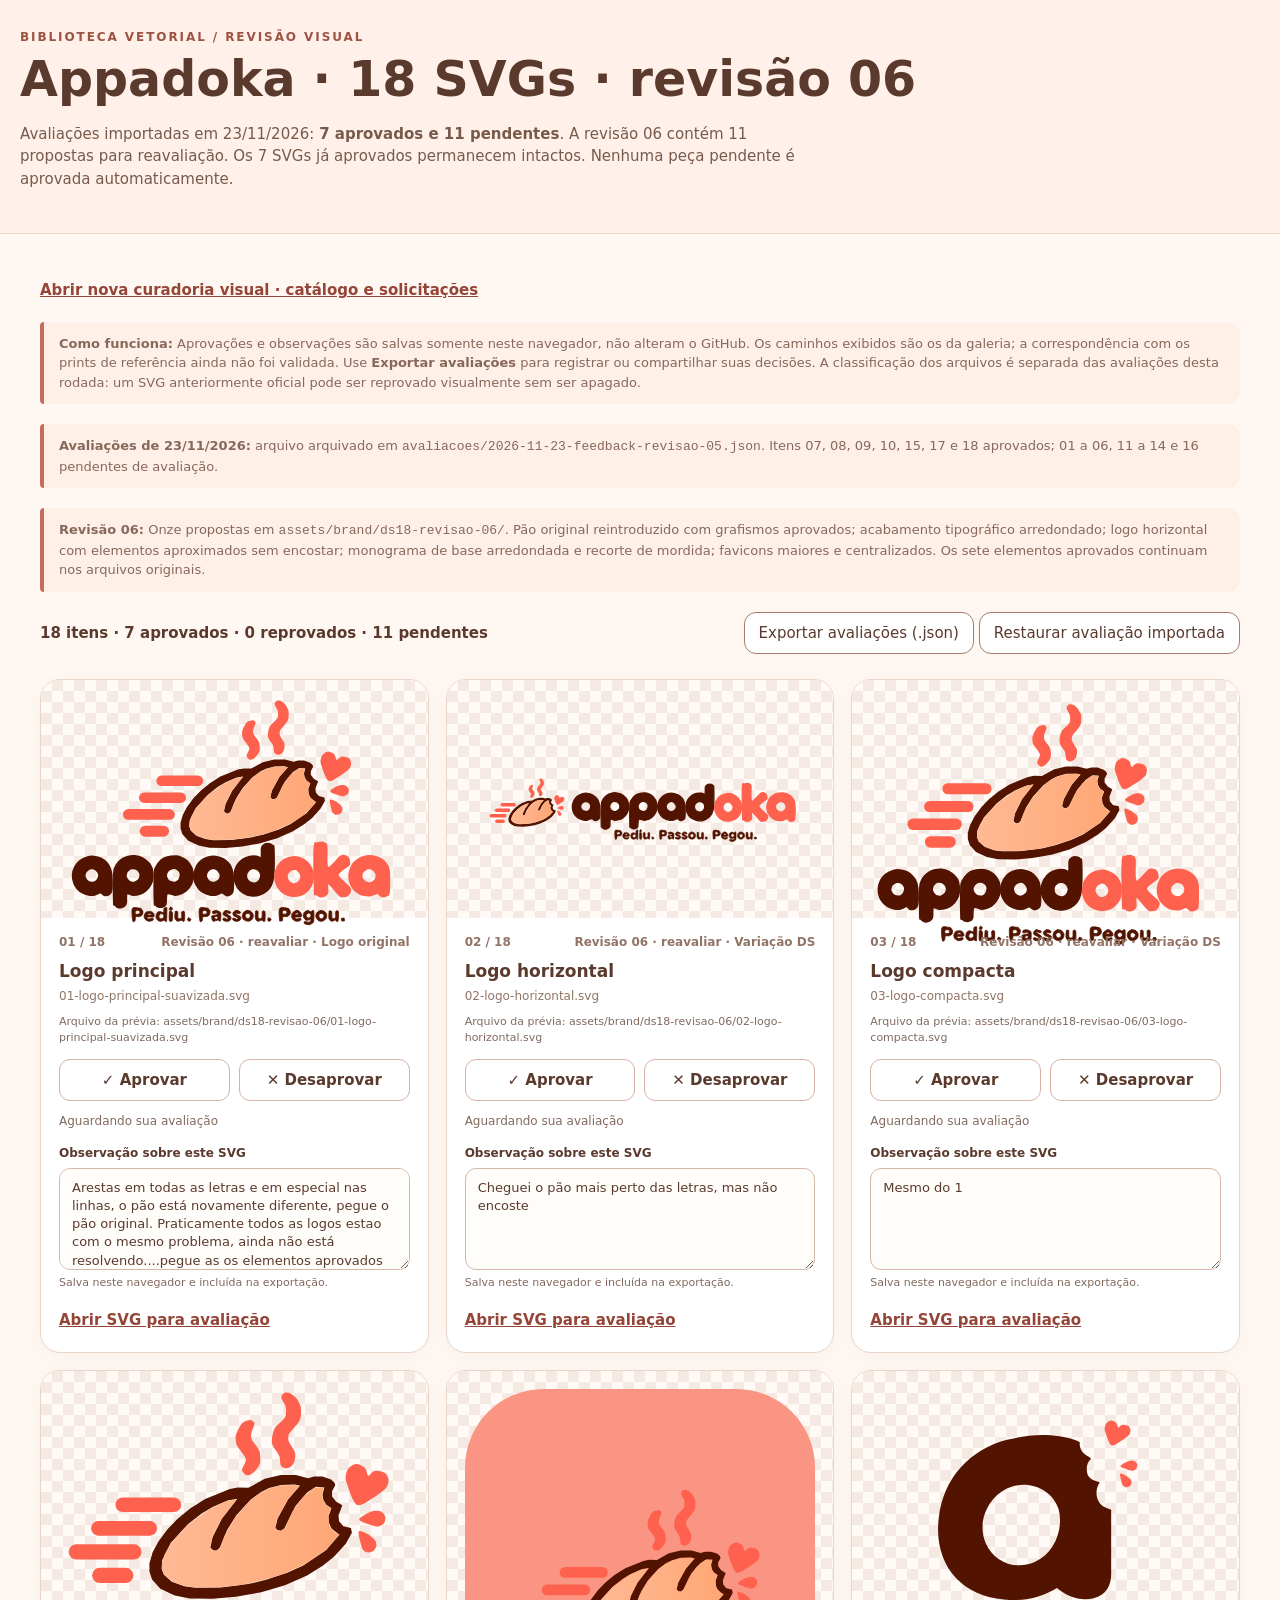
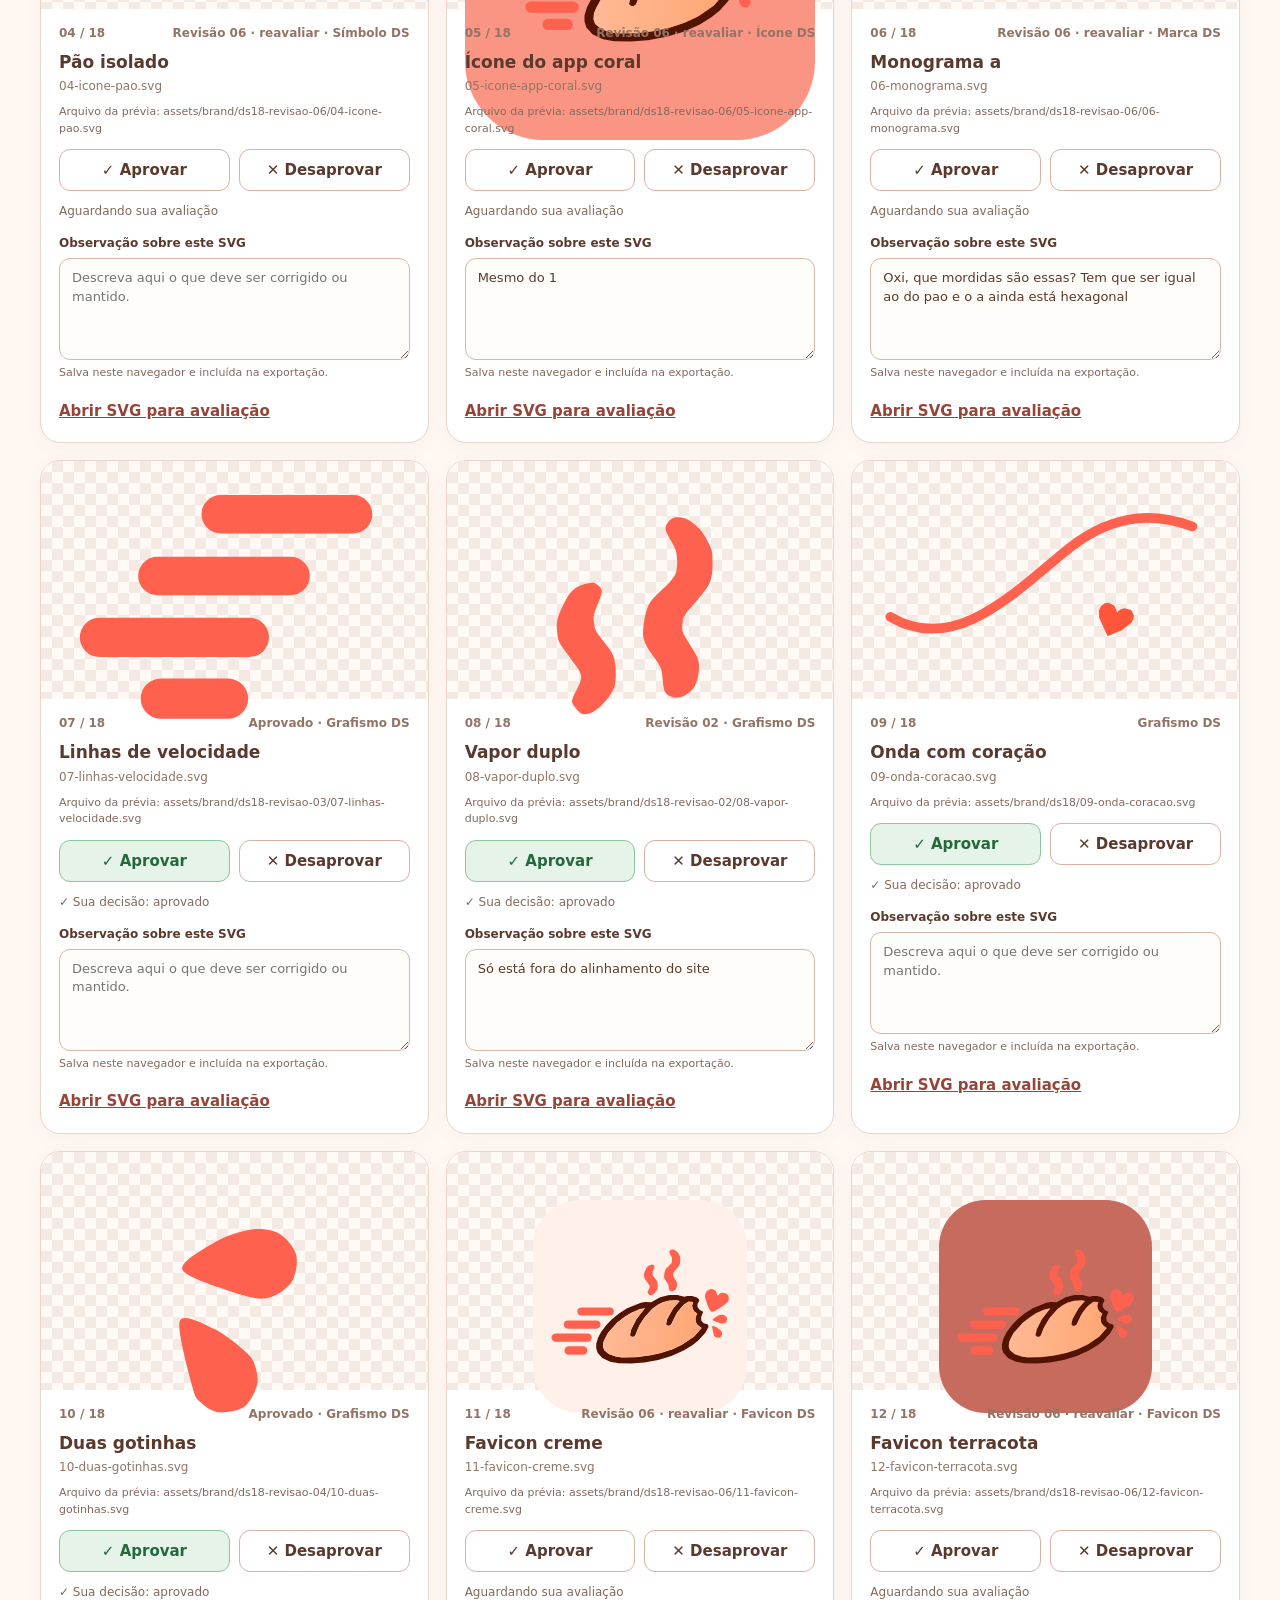
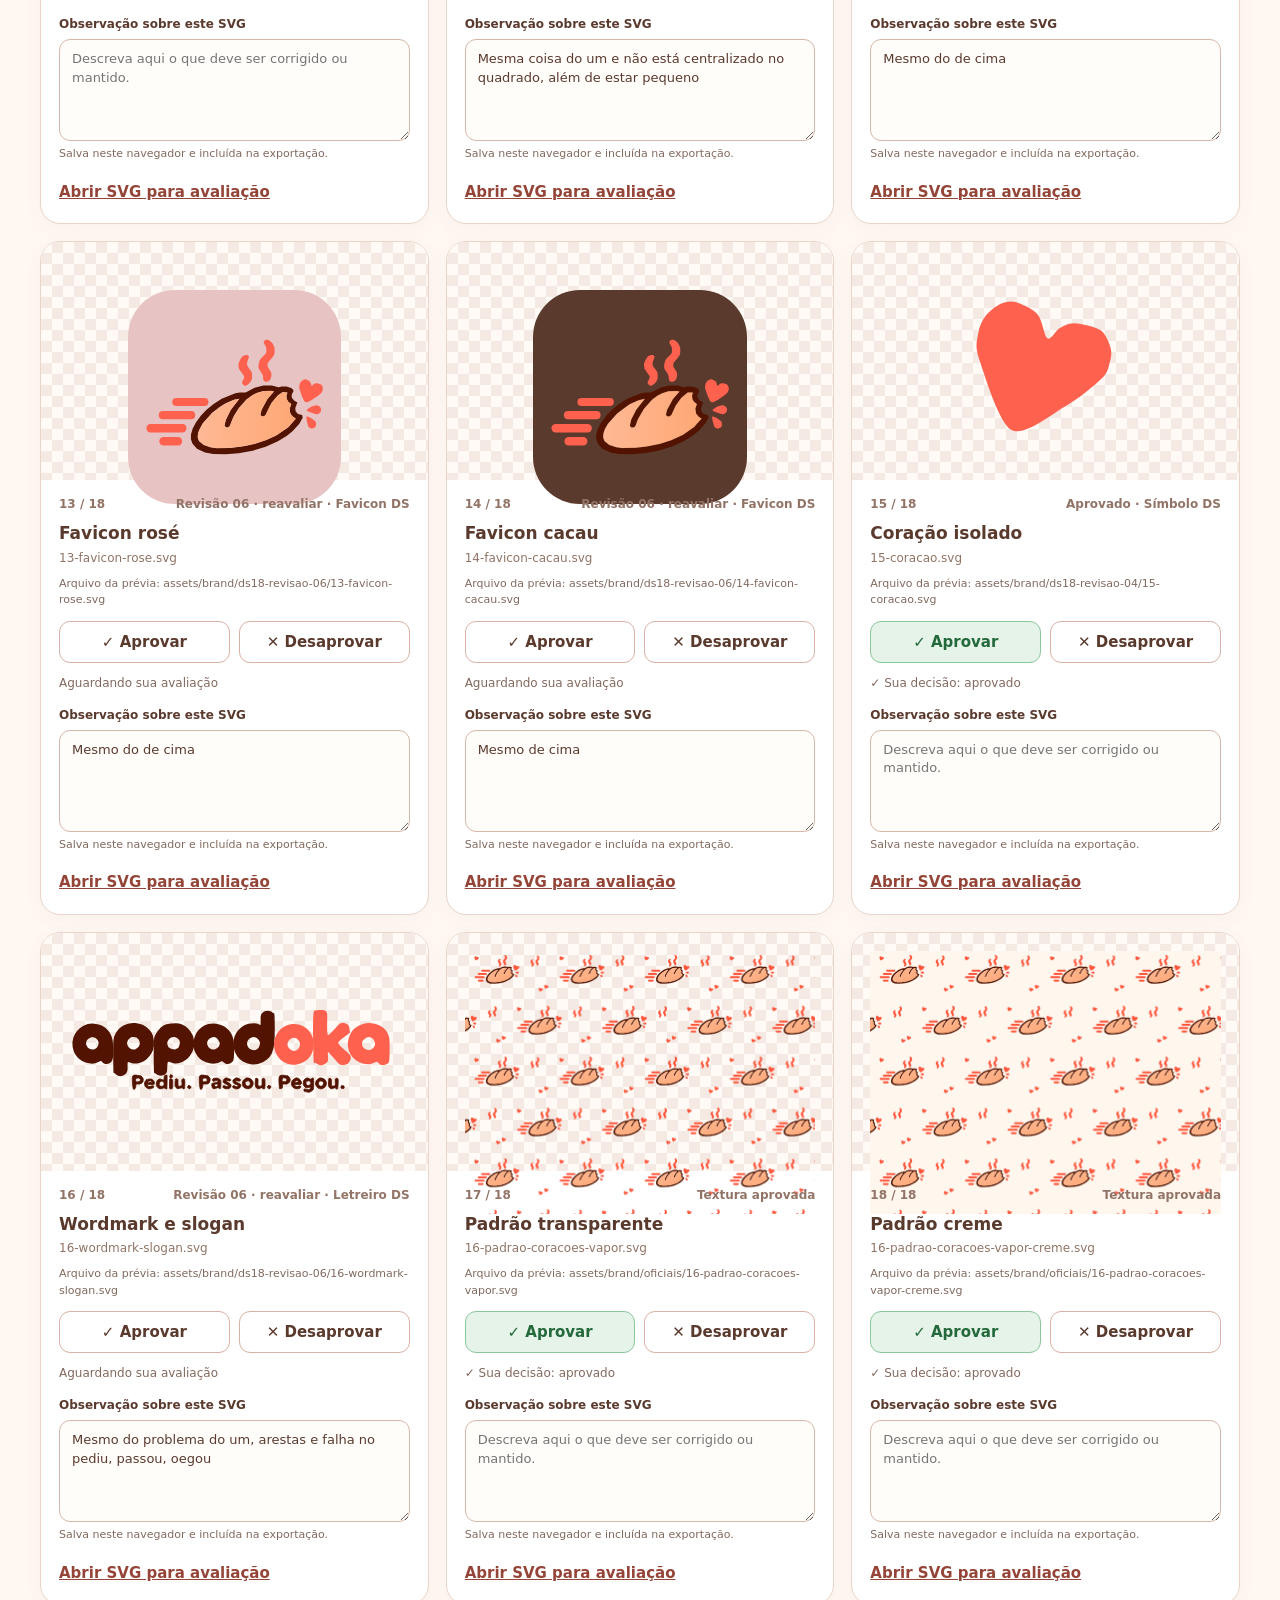
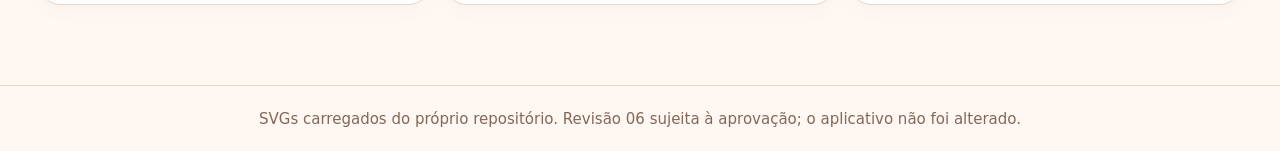
==== commit ba093914: "Add Appadoka visual curation based on Novelo workflow" ====
--- a/index.html
+++ b/index.html
@@ -1,4 +1,4 @@
-<!doctype html><html lang="pt-BR"><head><meta charset="UTF-8"><meta name="viewport" content="width=device-width,initial-scale=1"><meta name="theme-color" content="#fff2e9"><title>Appadoka · Design System · 18 SVGs · revisão 06</title><style>:root{--cacau:#5b3a2e;--salmao:#f56556;--creme:#fff1e9;--borda:#ead5c9}*{box-sizing:border-box}html{scroll-behavior:smooth}body{margin:0;background:#fff8f2;color:var(--cacau);font:15px/1.5 system-ui,-apple-system,Arial,sans-serif}header{padding:28px max(20px,calc((100vw - 1240px)/2));background:var(--creme);border-bottom:1px solid var(--borda)}h1{font-size:clamp(29px,4vw,49px);line-height:1.12;margin:7px 0}h2{font-size:17px;margin:8px 0 2px}main{max-width:1240px;margin:0 auto;padding:24px 20px 80px}.eyebrow{text-transform:uppercase;letter-spacing:.16em;font-size:12px;color:#9c5344;font-weight:800}.subtitle{max-width:800px;color:#775a4b}.toolbar{display:flex;gap:12px;align-items:center;flex-wrap:wrap;justify-content:space-between;margin:18px 0 25px}.counter{font-weight:800}.counter span{font-variant-numeric:tabular-nums}.toolbar button{font:inherit;padding:9px 14px;border-radius:12px;border:1px solid #aa7a6c;background:white;color:var(--cacau);cursor:pointer}.grid{display:grid;grid-template-columns:repeat(3,minmax(0,1fr));gap:17px}.tile{border:1px solid var(--borda);border-radius:20px;overflow:hidden;background:white;min-width:0;box-shadow:0 5px 20px #5b3a2e0a}.art{height:238px;display:grid;place-items:center;padding:18px;background-color:#fffaf5;background-image:linear-gradient(45deg,#f5eae3 25%,transparent 25%),linear-gradient(-45deg,#f5eae3 25%,transparent 25%),linear-gradient(45deg,transparent 75%,#f5eae3 75%),linear-gradient(-45deg,transparent 75%,#f5eae3 75%);background-size:22px 22px;background-position:0 0,0 11px,11px -11px,-11px 0}.art img{width:100%;height:100%;object-fit:contain}.info{padding:15px 18px 20px}.topline{display:flex;gap:10px;justify-content:space-between;color:#927467;font-size:12px;font-weight:700}.file{margin:1px 0 15px;color:#907465;overflow-wrap:anywhere;font-size:12px}.vote{display:grid;grid-template-columns:1fr 1fr;gap:9px}.vote button{border-radius:11px;min-height:42px;font:inherit;font-weight:750;border:1px solid #d9b1a5;color:var(--cacau);background:#fff;cursor:pointer}.vote button:hover{background:#fff1e9}.vote button.approve[aria-pressed="true"]{background:#e5f3e8;color:#24693b;border-color:#8bc69c}.vote button.reject[aria-pressed="true"]{background:#ffeae7;color:#ae342d;border-color:#e9aaa1}.decision{font-size:12px;color:#83695e;margin:11px 0 4px;min-height:17px}.source-path{font-size:11px;color:#80695e;overflow-wrap:anywhere;margin:-6px 0 12px}.note-wrap{display:block;margin:14px 0 12px}.note-label{display:block;font-size:12px;font-weight:750;color:var(--cacau);margin-bottom:6px}.note-input{display:block;width:100%;min-height:84px;border:1px solid #d7b7a8;border-radius:11px;background:#fffdfa;color:var(--cacau);font:inherit;font-size:13px;line-height:1.4;padding:10px 12px;resize:vertical}.note-input:focus{outline:2px solid #c76b5e;outline-offset:1px}.note-tip{display:block;font-size:11px;color:#82695e;margin-top:5px}.view{display:inline-block;color:#954538;font-weight:750;margin-top:6px}.hint{font-size:13px;color:#87685b;background:#fff0e7;border-left:4px solid #c76b5e;padding:12px 15px;border-radius:4px 12px 12px 4px;margin:20px 0}footer{border-top:1px solid var(--borda);padding:22px;text-align:center;color:#83675a}@media(max-width:940px){.grid{grid-template-columns:repeat(2,minmax(0,1fr))}}@media(max-width:620px){.grid{grid-template-columns:1fr}.art{height:280px}} .tile[data-id="08"] .art img{width:78%;height:78%;object-fit:contain;object-position:center center} .tile[data-id="10"] .art img,.tile[data-id="15"] .art img{width:64%;height:75%;object-fit:contain} .note-input{position:relative;z-index:1;pointer-events:auto;min-height:102px} .tile[data-id="02"] .art img{width:96%;height:90%;object-fit:contain} .tile[data-id="06"] .art img{width:84%;height:84%;object-fit:contain} .tile[data-id="11"] .art img,.tile[data-id="12"] .art img,.tile[data-id="13"] .art img,.tile[data-id="14"] .art img{width:78%;height:78%;object-fit:contain}</style></head><body><header><div class="eyebrow">Biblioteca vetorial / revisão visual</div><h1>Appadoka · 18 SVGs · revisão 06</h1><p class="subtitle">Avaliações importadas em 23/11/2026: <strong>7 aprovados e 11 pendentes</strong>. A revisão 06 contém 11 propostas para reavaliação. Os 7 SVGs já aprovados permanecem intactos. Nenhuma peça pendente é aprovada automaticamente.</p></header><main><p class="hint"><strong>Como funciona:</strong> Aprovações e observações são salvas somente neste navegador, não alteram o GitHub. Os caminhos exibidos são os da galeria; a correspondência com os prints de referência ainda não foi validada. Use <strong>Exportar avaliações</strong> para registrar ou compartilhar suas decisões. A classificação dos arquivos é separada das avaliações desta rodada: um SVG anteriormente oficial pode ser reprovado visualmente sem ser apagado.</p><p class="hint" id="rodada-registrada"><strong>Avaliações de 23/11/2026:</strong> arquivo arquivado em <code>avaliacoes/2026-11-23-feedback-revisao-05.json</code>. Itens 07, 08, 09, 10, 15, 17 e 18 aprovados; 01 a 06, 11 a 14 e 16 pendentes de avaliação.</p><p class="hint" id="revisao-06"><strong>Revisão 06:</strong> Onze propostas em <code>assets/brand/ds18-revisao-06/</code>. Pão original reintroduzido com grafismos aprovados; acabamento tipográfico arredondado; logo horizontal com elementos aproximados sem encostar; monograma de base arredondada e recorte de mordida; favicons maiores e centralizados. Os sete elementos aprovados continuam nos arquivos originais.</p><div class="toolbar"><div class="counter" id="counter">18 itens · <span id="approvedCount">7</span> aprovados · <span id="rejectedCount">0</span> reprovados · <span id="pendingCount">11</span> pendentes</div><div><button id="export" type="button">Exportar avaliações (.json)</button> <button id="clear" type="button">Restaurar aprovação atual</button></div></div><div class="grid"><article class="tile" data-id="01" data-file="assets/brand/ds18-revisao-06/01-logo-principal-suavizada.svg"><div class="art"><img src="assets/brand/ds18-revisao-06/01-logo-principal-suavizada.svg?v=r06-coral-20261123" alt="Logo principal revisão 06" loading="lazy"></div><div class="info"><div class="topline"><span class="index">01 / 18</span><span class="kind">Revisão 06 · reavaliar · Logo original</span></div><h2>Logo principal</h2><p class="file">01-logo-principal-suavizada.svg</p><div class="vote" aria-label="Avaliação de Logo principal"><button class="approve" type="button" data-vote="aprovado" aria-pressed="false">✓ Aprovar</button><button class="reject" type="button" data-vote="reprovado" aria-pressed="false">✕ Desaprovar</button></div><p class="decision" aria-live="polite">Aguardando sua avaliação</p><label class="note-wrap" for="note-01"><span class="note-label">Observação sobre este SVG</span><textarea class="note-input" id="note-01" data-observation="01" rows="3" placeholder="Descreva aqui o que deve ser corrigido ou mantido."></textarea><span class="note-tip">Salva neste navegador e incluída na exportação.</span></label><a class="view" href="assets/brand/ds18-revisao-06/01-logo-principal-suavizada.svg?v=r06-coral-20261123" target="_blank" rel="noopener">Abrir SVG para avaliação</a></div></article>
+<!doctype html><html lang="pt-BR"><head><meta charset="UTF-8"><meta name="viewport" content="width=device-width,initial-scale=1"><meta name="theme-color" content="#fff2e9"><title>Appadoka · Design System · 18 SVGs · revisão 06</title><style>:root{--cacau:#5b3a2e;--salmao:#f56556;--creme:#fff1e9;--borda:#ead5c9}*{box-sizing:border-box}html{scroll-behavior:smooth}body{margin:0;background:#fff8f2;color:var(--cacau);font:15px/1.5 system-ui,-apple-system,Arial,sans-serif}header{padding:28px max(20px,calc((100vw - 1240px)/2));background:var(--creme);border-bottom:1px solid var(--borda)}h1{font-size:clamp(29px,4vw,49px);line-height:1.12;margin:7px 0}h2{font-size:17px;margin:8px 0 2px}main{max-width:1240px;margin:0 auto;padding:24px 20px 80px}.eyebrow{text-transform:uppercase;letter-spacing:.16em;font-size:12px;color:#9c5344;font-weight:800}.subtitle{max-width:800px;color:#775a4b}.toolbar{display:flex;gap:12px;align-items:center;flex-wrap:wrap;justify-content:space-between;margin:18px 0 25px}.counter{font-weight:800}.counter span{font-variant-numeric:tabular-nums}.toolbar button{font:inherit;padding:9px 14px;border-radius:12px;border:1px solid #aa7a6c;background:white;color:var(--cacau);cursor:pointer}.grid{display:grid;grid-template-columns:repeat(3,minmax(0,1fr));gap:17px}.tile{border:1px solid var(--borda);border-radius:20px;overflow:hidden;background:white;min-width:0;box-shadow:0 5px 20px #5b3a2e0a}.art{height:238px;display:grid;place-items:center;padding:18px;background-color:#fffaf5;background-image:linear-gradient(45deg,#f5eae3 25%,transparent 25%),linear-gradient(-45deg,#f5eae3 25%,transparent 25%),linear-gradient(45deg,transparent 75%,#f5eae3 75%),linear-gradient(-45deg,transparent 75%,#f5eae3 75%);background-size:22px 22px;background-position:0 0,0 11px,11px -11px,-11px 0}.art img{width:100%;height:100%;object-fit:contain}.info{padding:15px 18px 20px}.topline{display:flex;gap:10px;justify-content:space-between;color:#927467;font-size:12px;font-weight:700}.file{margin:1px 0 15px;color:#907465;overflow-wrap:anywhere;font-size:12px}.vote{display:grid;grid-template-columns:1fr 1fr;gap:9px}.vote button{border-radius:11px;min-height:42px;font:inherit;font-weight:750;border:1px solid #d9b1a5;color:var(--cacau);background:#fff;cursor:pointer}.vote button:hover{background:#fff1e9}.vote button.approve[aria-pressed="true"]{background:#e5f3e8;color:#24693b;border-color:#8bc69c}.vote button.reject[aria-pressed="true"]{background:#ffeae7;color:#ae342d;border-color:#e9aaa1}.decision{font-size:12px;color:#83695e;margin:11px 0 4px;min-height:17px}.source-path{font-size:11px;color:#80695e;overflow-wrap:anywhere;margin:-6px 0 12px}.note-wrap{display:block;margin:14px 0 12px}.note-label{display:block;font-size:12px;font-weight:750;color:var(--cacau);margin-bottom:6px}.note-input{display:block;width:100%;min-height:84px;border:1px solid #d7b7a8;border-radius:11px;background:#fffdfa;color:var(--cacau);font:inherit;font-size:13px;line-height:1.4;padding:10px 12px;resize:vertical}.note-input:focus{outline:2px solid #c76b5e;outline-offset:1px}.note-tip{display:block;font-size:11px;color:#82695e;margin-top:5px}.view{display:inline-block;color:#954538;font-weight:750;margin-top:6px}.hint{font-size:13px;color:#87685b;background:#fff0e7;border-left:4px solid #c76b5e;padding:12px 15px;border-radius:4px 12px 12px 4px;margin:20px 0}footer{border-top:1px solid var(--borda);padding:22px;text-align:center;color:#83675a}@media(max-width:940px){.grid{grid-template-columns:repeat(2,minmax(0,1fr))}}@media(max-width:620px){.grid{grid-template-columns:1fr}.art{height:280px}} .tile[data-id="08"] .art img{width:78%;height:78%;object-fit:contain;object-position:center center} .tile[data-id="10"] .art img,.tile[data-id="15"] .art img{width:64%;height:75%;object-fit:contain} .note-input{position:relative;z-index:1;pointer-events:auto;min-height:102px} .tile[data-id="02"] .art img{width:96%;height:90%;object-fit:contain} .tile[data-id="06"] .art img{width:84%;height:84%;object-fit:contain} .tile[data-id="11"] .art img,.tile[data-id="12"] .art img,.tile[data-id="13"] .art img,.tile[data-id="14"] .art img{width:78%;height:78%;object-fit:contain}</style></head><body><header><div class="eyebrow">Biblioteca vetorial / revisão visual</div><h1>Appadoka · 18 SVGs · revisão 06</h1><p class="subtitle">Avaliações importadas em 23/11/2026: <strong>7 aprovados e 11 pendentes</strong>. A revisão 06 contém 11 propostas para reavaliação. Os 7 SVGs já aprovados permanecem intactos. Nenhuma peça pendente é aprovada automaticamente.</p></header><main><p><a class="view" href="curadoria.html">Abrir nova curadoria visual · catálogo e solicitações</a></p><p class="hint"><strong>Como funciona:</strong> Aprovações e observações são salvas somente neste navegador, não alteram o GitHub. Os caminhos exibidos são os da galeria; a correspondência com os prints de referência ainda não foi validada. Use <strong>Exportar avaliações</strong> para registrar ou compartilhar suas decisões. A classificação dos arquivos é separada das avaliações desta rodada: um SVG anteriormente oficial pode ser reprovado visualmente sem ser apagado.</p><p class="hint" id="rodada-registrada"><strong>Avaliações de 23/11/2026:</strong> arquivo arquivado em <code>avaliacoes/2026-11-23-feedback-revisao-05.json</code>. Itens 07, 08, 09, 10, 15, 17 e 18 aprovados; 01 a 06, 11 a 14 e 16 pendentes de avaliação.</p><p class="hint" id="revisao-06"><strong>Revisão 06:</strong> Onze propostas em <code>assets/brand/ds18-revisao-06/</code>. Pão original reintroduzido com grafismos aprovados; acabamento tipográfico arredondado; logo horizontal com elementos aproximados sem encostar; monograma de base arredondada e recorte de mordida; favicons maiores e centralizados. Os sete elementos aprovados continuam nos arquivos originais.</p><div class="toolbar"><div class="counter" id="counter">18 itens · <span id="approvedCount">7</span> aprovados · <span id="rejectedCount">0</span> reprovados · <span id="pendingCount">11</span> pendentes</div><div><button id="export" type="button">Exportar avaliações (.json)</button> <button id="clear" type="button">Restaurar aprovação atual</button></div></div><div class="grid"><article class="tile" data-id="01" data-file="assets/brand/ds18-revisao-06/01-logo-principal-suavizada.svg"><div class="art"><img src="assets/brand/ds18-revisao-06/01-logo-principal-suavizada.svg?v=r06-coral-20261123" alt="Logo principal revisão 06" loading="lazy"></div><div class="info"><div class="topline"><span class="index">01 / 18</span><span class="kind">Revisão 06 · reavaliar · Logo original</span></div><h2>Logo principal</h2><p class="file">01-logo-principal-suavizada.svg</p><div class="vote" aria-label="Avaliação de Logo principal"><button class="approve" type="button" data-vote="aprovado" aria-pressed="false">✓ Aprovar</button><button class="reject" type="button" data-vote="reprovado" aria-pressed="false">✕ Desaprovar</button></div><p class="decision" aria-live="polite">Aguardando sua avaliação</p><label class="note-wrap" for="note-01"><span class="note-label">Observação sobre este SVG</span><textarea class="note-input" id="note-01" data-observation="01" rows="3" placeholder="Descreva aqui o que deve ser corrigido ou mantido."></textarea><span class="note-tip">Salva neste navegador e incluída na exportação.</span></label><a class="view" href="assets/brand/ds18-revisao-06/01-logo-principal-suavizada.svg?v=r06-coral-20261123" target="_blank" rel="noopener">Abrir SVG para avaliação</a></div></article>
 <article class="tile" data-id="02" data-file="assets/brand/ds18-revisao-06/02-logo-horizontal.svg"><div class="art"><img src="assets/brand/ds18-revisao-06/02-logo-horizontal.svg?v=r06-coral-20261123" alt="Logo horizontal" loading="lazy"></div><div class="info"><div class="topline"><span class="index">02 / 18</span><span class="kind">Revisão 06 · reavaliar · Variação DS</span></div><h2>Logo horizontal</h2><p class="file">02-logo-horizontal.svg</p><div class="vote" aria-label="Avaliação de Logo horizontal"><button class="approve" type="button" data-vote="aprovado" aria-pressed="false">✓ Aprovar</button><button class="reject" type="button" data-vote="reprovado" aria-pressed="false">✕ Desaprovar</button></div><p class="decision" aria-live="polite">Aguardando sua avaliação</p><label class="note-wrap" for="note-02"><span class="note-label">Observação sobre este SVG</span><textarea class="note-input" id="note-02" data-observation="02" rows="3" placeholder="Descreva aqui o que deve ser corrigido ou mantido."></textarea><span class="note-tip">Salva neste navegador e incluída na exportação.</span></label><a class="view" href="assets/brand/ds18-revisao-06/02-logo-horizontal.svg?v=r06-coral-20261123" target="_blank" rel="noopener">Abrir SVG para avaliação</a></div></article>
 <article class="tile" data-id="03" data-file="assets/brand/ds18-revisao-06/03-logo-compacta.svg"><div class="art"><img src="assets/brand/ds18-revisao-06/03-logo-compacta.svg?v=r06-coral-20261123" alt="Logo compacta" loading="lazy"></div><div class="info"><div class="topline"><span class="index">03 / 18</span><span class="kind">Revisão 06 · reavaliar · Variação DS</span></div><h2>Logo compacta</h2><p class="file">03-logo-compacta.svg</p><div class="vote" aria-label="Avaliação de Logo compacta"><button class="approve" type="button" data-vote="aprovado" aria-pressed="false">✓ Aprovar</button><button class="reject" type="button" data-vote="reprovado" aria-pressed="false">✕ Desaprovar</button></div><p class="decision" aria-live="polite">Aguardando sua avaliação</p><label class="note-wrap" for="note-03"><span class="note-label">Observação sobre este SVG</span><textarea class="note-input" id="note-03" data-observation="03" rows="3" placeholder="Descreva aqui o que deve ser corrigido ou mantido."></textarea><span class="note-tip">Salva neste navegador e incluída na exportação.</span></label><a class="view" href="assets/brand/ds18-revisao-06/03-logo-compacta.svg?v=r06-coral-20261123" target="_blank" rel="noopener">Abrir SVG para avaliação</a></div></article>
 <article class="tile" data-id="04" data-file="assets/brand/ds18-revisao-06/04-icone-pao.svg"><div class="art"><img src="assets/brand/ds18-revisao-06/04-icone-pao.svg" alt="Pão isolado" loading="lazy"></div><div class="info"><div class="topline"><span class="index">04 / 18</span><span class="kind">Revisão 06 · reavaliar · Símbolo DS</span></div><h2>Pão isolado</h2><p class="file">04-icone-pao.svg</p><div class="vote" aria-label="Avaliação de Pão isolado"><button class="approve" type="button" data-vote="aprovado" aria-pressed="false">✓ Aprovar</button><button class="reject" type="button" data-vote="reprovado" aria-pressed="false">✕ Desaprovar</button></div><p class="decision" aria-live="polite">Aguardando sua avaliação</p><label class="note-wrap" for="note-04"><span class="note-label">Observação sobre este SVG</span><textarea class="note-input" id="note-04" data-observation="04" rows="3" placeholder="Descreva aqui o que deve ser corrigido ou mantido."></textarea><span class="note-tip">Salva neste navegador e incluída na exportação.</span></label><a class="view" href="assets/brand/ds18-revisao-06/04-icone-pao.svg" target="_blank" rel="noopener">Abrir SVG para avaliação</a></div></article>
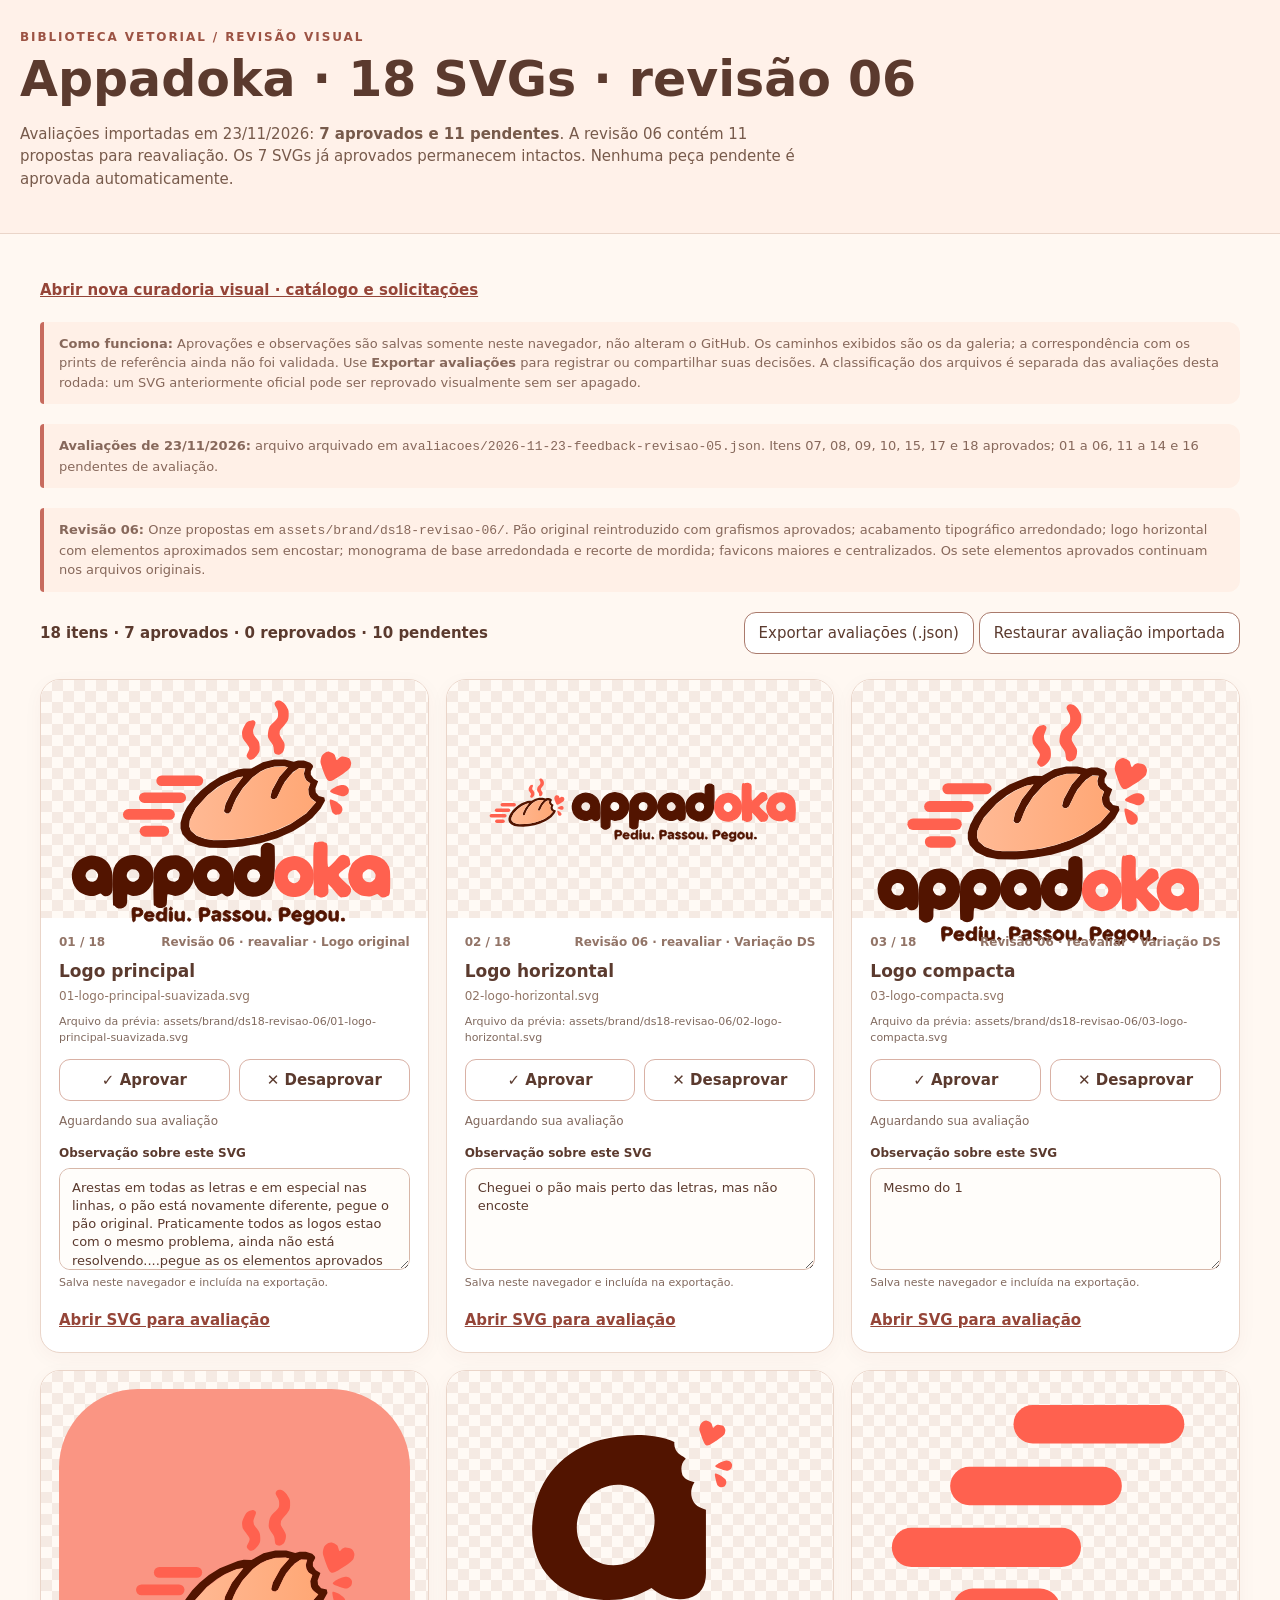
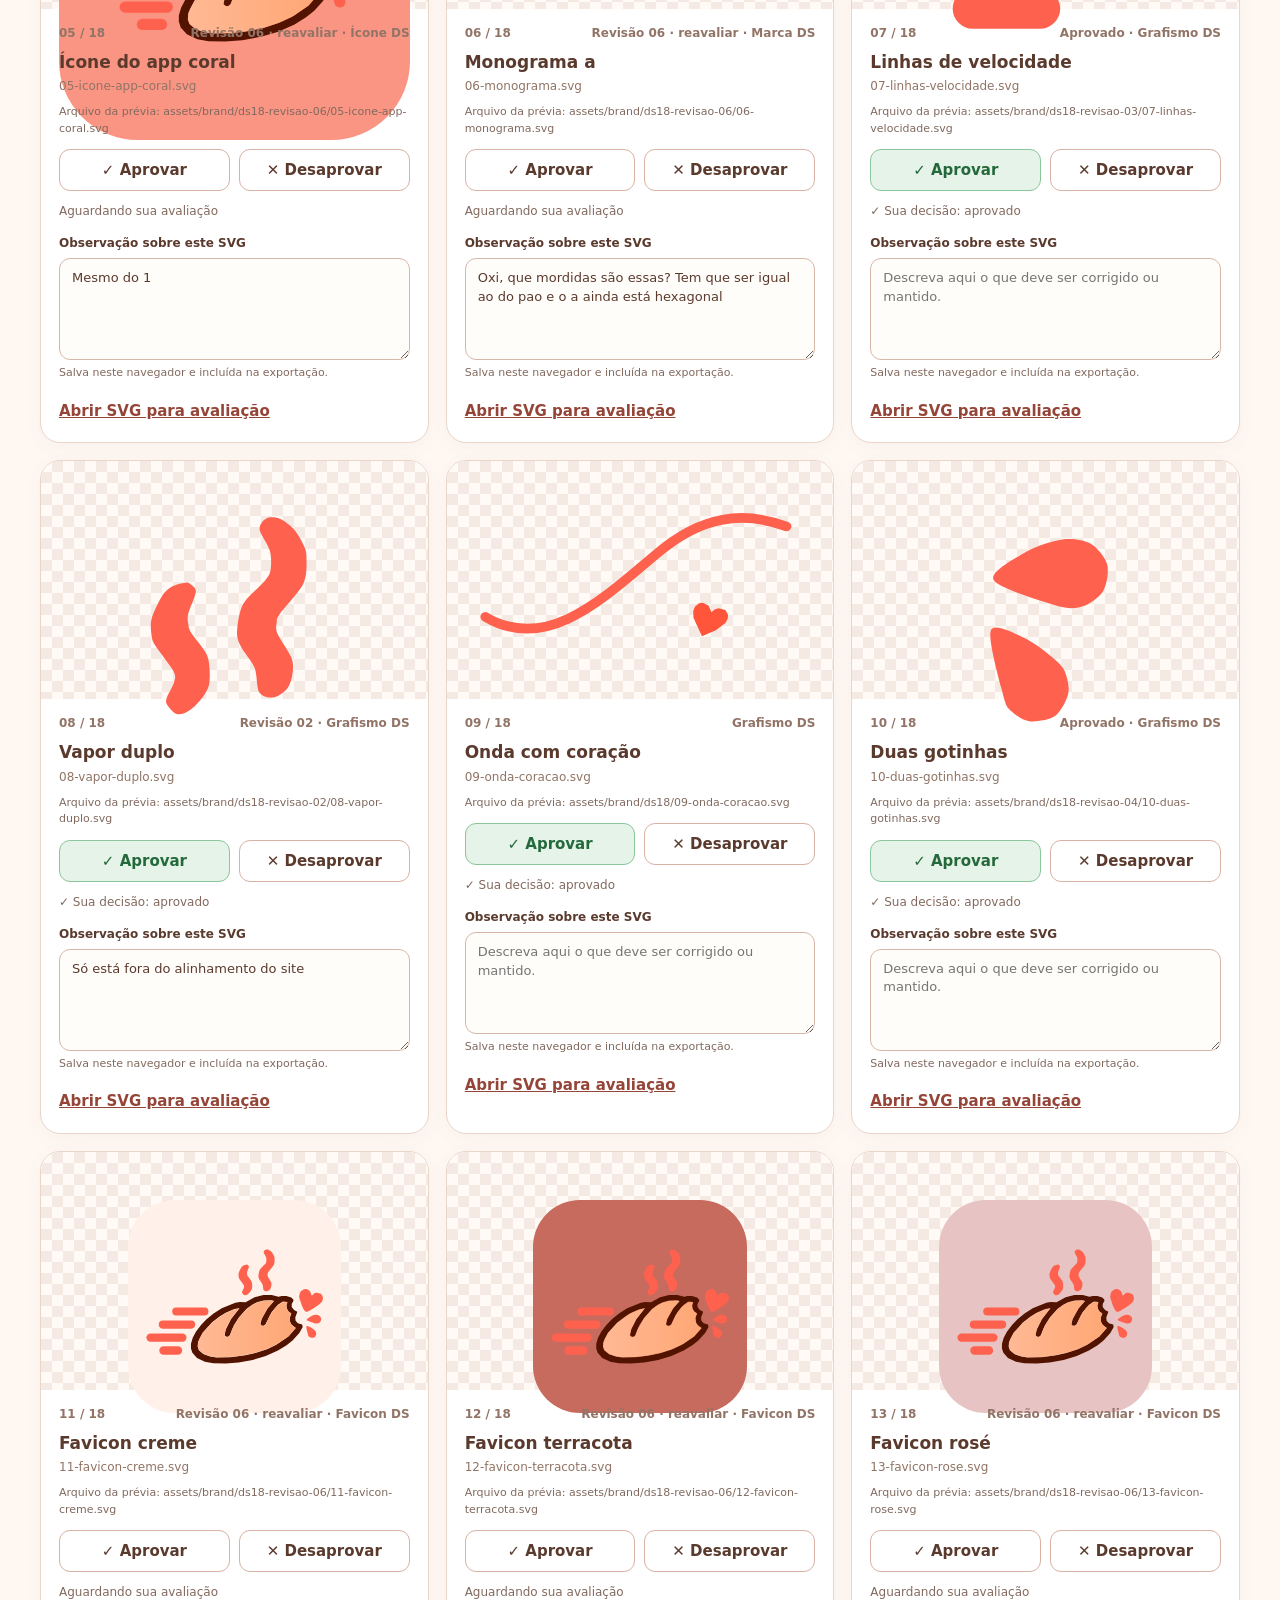
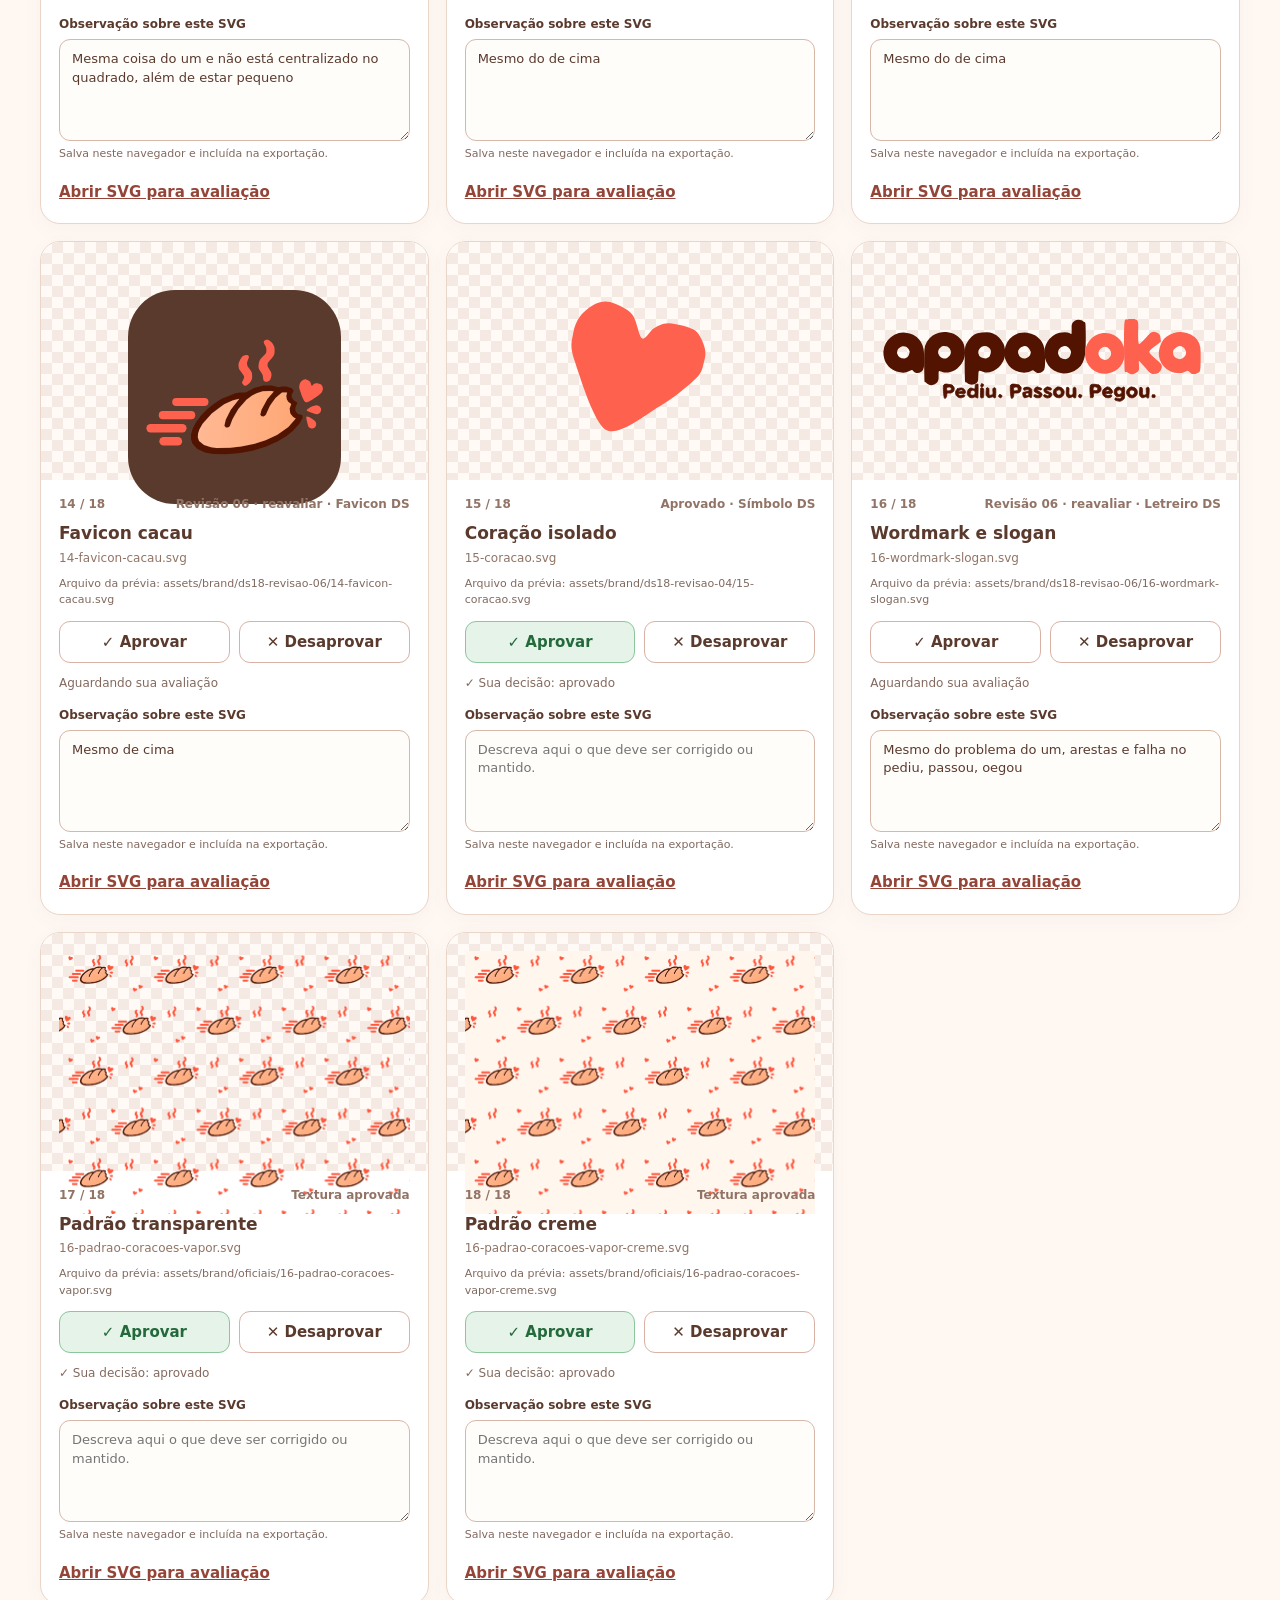
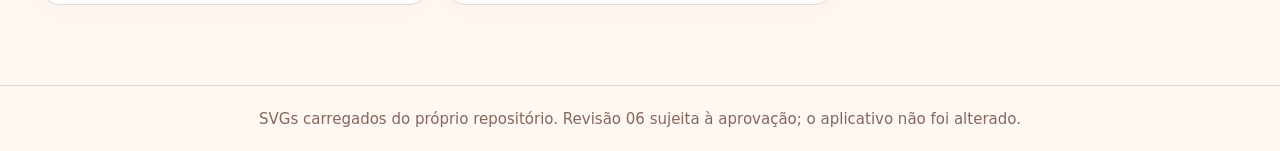
==== commit c56aaaa1: "Apply curation decisions #10–26; preserve splash dependencies" ====
--- a/index.html
+++ b/index.html
@@ -1,7 +1,7 @@
 <!doctype html><html lang="pt-BR"><head><meta charset="UTF-8"><meta name="viewport" content="width=device-width,initial-scale=1"><meta name="theme-color" content="#fff2e9"><title>Appadoka · Design System · 18 SVGs · revisão 06</title><style>:root{--cacau:#5b3a2e;--salmao:#f56556;--creme:#fff1e9;--borda:#ead5c9}*{box-sizing:border-box}html{scroll-behavior:smooth}body{margin:0;background:#fff8f2;color:var(--cacau);font:15px/1.5 system-ui,-apple-system,Arial,sans-serif}header{padding:28px max(20px,calc((100vw - 1240px)/2));background:var(--creme);border-bottom:1px solid var(--borda)}h1{font-size:clamp(29px,4vw,49px);line-height:1.12;margin:7px 0}h2{font-size:17px;margin:8px 0 2px}main{max-width:1240px;margin:0 auto;padding:24px 20px 80px}.eyebrow{text-transform:uppercase;letter-spacing:.16em;font-size:12px;color:#9c5344;font-weight:800}.subtitle{max-width:800px;color:#775a4b}.toolbar{display:flex;gap:12px;align-items:center;flex-wrap:wrap;justify-content:space-between;margin:18px 0 25px}.counter{font-weight:800}.counter span{font-variant-numeric:tabular-nums}.toolbar button{font:inherit;padding:9px 14px;border-radius:12px;border:1px solid #aa7a6c;background:white;color:var(--cacau);cursor:pointer}.grid{display:grid;grid-template-columns:repeat(3,minmax(0,1fr));gap:17px}.tile{border:1px solid var(--borda);border-radius:20px;overflow:hidden;background:white;min-width:0;box-shadow:0 5px 20px #5b3a2e0a}.art{height:238px;display:grid;place-items:center;padding:18px;background-color:#fffaf5;background-image:linear-gradient(45deg,#f5eae3 25%,transparent 25%),linear-gradient(-45deg,#f5eae3 25%,transparent 25%),linear-gradient(45deg,transparent 75%,#f5eae3 75%),linear-gradient(-45deg,transparent 75%,#f5eae3 75%);background-size:22px 22px;background-position:0 0,0 11px,11px -11px,-11px 0}.art img{width:100%;height:100%;object-fit:contain}.info{padding:15px 18px 20px}.topline{display:flex;gap:10px;justify-content:space-between;color:#927467;font-size:12px;font-weight:700}.file{margin:1px 0 15px;color:#907465;overflow-wrap:anywhere;font-size:12px}.vote{display:grid;grid-template-columns:1fr 1fr;gap:9px}.vote button{border-radius:11px;min-height:42px;font:inherit;font-weight:750;border:1px solid #d9b1a5;color:var(--cacau);background:#fff;cursor:pointer}.vote button:hover{background:#fff1e9}.vote button.approve[aria-pressed="true"]{background:#e5f3e8;color:#24693b;border-color:#8bc69c}.vote button.reject[aria-pressed="true"]{background:#ffeae7;color:#ae342d;border-color:#e9aaa1}.decision{font-size:12px;color:#83695e;margin:11px 0 4px;min-height:17px}.source-path{font-size:11px;color:#80695e;overflow-wrap:anywhere;margin:-6px 0 12px}.note-wrap{display:block;margin:14px 0 12px}.note-label{display:block;font-size:12px;font-weight:750;color:var(--cacau);margin-bottom:6px}.note-input{display:block;width:100%;min-height:84px;border:1px solid #d7b7a8;border-radius:11px;background:#fffdfa;color:var(--cacau);font:inherit;font-size:13px;line-height:1.4;padding:10px 12px;resize:vertical}.note-input:focus{outline:2px solid #c76b5e;outline-offset:1px}.note-tip{display:block;font-size:11px;color:#82695e;margin-top:5px}.view{display:inline-block;color:#954538;font-weight:750;margin-top:6px}.hint{font-size:13px;color:#87685b;background:#fff0e7;border-left:4px solid #c76b5e;padding:12px 15px;border-radius:4px 12px 12px 4px;margin:20px 0}footer{border-top:1px solid var(--borda);padding:22px;text-align:center;color:#83675a}@media(max-width:940px){.grid{grid-template-columns:repeat(2,minmax(0,1fr))}}@media(max-width:620px){.grid{grid-template-columns:1fr}.art{height:280px}} .tile[data-id="08"] .art img{width:78%;height:78%;object-fit:contain;object-position:center center} .tile[data-id="10"] .art img,.tile[data-id="15"] .art img{width:64%;height:75%;object-fit:contain} .note-input{position:relative;z-index:1;pointer-events:auto;min-height:102px} .tile[data-id="02"] .art img{width:96%;height:90%;object-fit:contain} .tile[data-id="06"] .art img{width:84%;height:84%;object-fit:contain} .tile[data-id="11"] .art img,.tile[data-id="12"] .art img,.tile[data-id="13"] .art img,.tile[data-id="14"] .art img{width:78%;height:78%;object-fit:contain}</style></head><body><header><div class="eyebrow">Biblioteca vetorial / revisão visual</div><h1>Appadoka · 18 SVGs · revisão 06</h1><p class="subtitle">Avaliações importadas em 23/11/2026: <strong>7 aprovados e 11 pendentes</strong>. A revisão 06 contém 11 propostas para reavaliação. Os 7 SVGs já aprovados permanecem intactos. Nenhuma peça pendente é aprovada automaticamente.</p></header><main><p><a class="view" href="curadoria.html">Abrir nova curadoria visual · catálogo e solicitações</a></p><p class="hint"><strong>Como funciona:</strong> Aprovações e observações são salvas somente neste navegador, não alteram o GitHub. Os caminhos exibidos são os da galeria; a correspondência com os prints de referência ainda não foi validada. Use <strong>Exportar avaliações</strong> para registrar ou compartilhar suas decisões. A classificação dos arquivos é separada das avaliações desta rodada: um SVG anteriormente oficial pode ser reprovado visualmente sem ser apagado.</p><p class="hint" id="rodada-registrada"><strong>Avaliações de 23/11/2026:</strong> arquivo arquivado em <code>avaliacoes/2026-11-23-feedback-revisao-05.json</code>. Itens 07, 08, 09, 10, 15, 17 e 18 aprovados; 01 a 06, 11 a 14 e 16 pendentes de avaliação.</p><p class="hint" id="revisao-06"><strong>Revisão 06:</strong> Onze propostas em <code>assets/brand/ds18-revisao-06/</code>. Pão original reintroduzido com grafismos aprovados; acabamento tipográfico arredondado; logo horizontal com elementos aproximados sem encostar; monograma de base arredondada e recorte de mordida; favicons maiores e centralizados. Os sete elementos aprovados continuam nos arquivos originais.</p><div class="toolbar"><div class="counter" id="counter">18 itens · <span id="approvedCount">7</span> aprovados · <span id="rejectedCount">0</span> reprovados · <span id="pendingCount">11</span> pendentes</div><div><button id="export" type="button">Exportar avaliações (.json)</button> <button id="clear" type="button">Restaurar aprovação atual</button></div></div><div class="grid"><article class="tile" data-id="01" data-file="assets/brand/ds18-revisao-06/01-logo-principal-suavizada.svg"><div class="art"><img src="assets/brand/ds18-revisao-06/01-logo-principal-suavizada.svg?v=r06-coral-20261123" alt="Logo principal revisão 06" loading="lazy"></div><div class="info"><div class="topline"><span class="index">01 / 18</span><span class="kind">Revisão 06 · reavaliar · Logo original</span></div><h2>Logo principal</h2><p class="file">01-logo-principal-suavizada.svg</p><div class="vote" aria-label="Avaliação de Logo principal"><button class="approve" type="button" data-vote="aprovado" aria-pressed="false">✓ Aprovar</button><button class="reject" type="button" data-vote="reprovado" aria-pressed="false">✕ Desaprovar</button></div><p class="decision" aria-live="polite">Aguardando sua avaliação</p><label class="note-wrap" for="note-01"><span class="note-label">Observação sobre este SVG</span><textarea class="note-input" id="note-01" data-observation="01" rows="3" placeholder="Descreva aqui o que deve ser corrigido ou mantido."></textarea><span class="note-tip">Salva neste navegador e incluída na exportação.</span></label><a class="view" href="assets/brand/ds18-revisao-06/01-logo-principal-suavizada.svg?v=r06-coral-20261123" target="_blank" rel="noopener">Abrir SVG para avaliação</a></div></article>
 <article class="tile" data-id="02" data-file="assets/brand/ds18-revisao-06/02-logo-horizontal.svg"><div class="art"><img src="assets/brand/ds18-revisao-06/02-logo-horizontal.svg?v=r06-coral-20261123" alt="Logo horizontal" loading="lazy"></div><div class="info"><div class="topline"><span class="index">02 / 18</span><span class="kind">Revisão 06 · reavaliar · Variação DS</span></div><h2>Logo horizontal</h2><p class="file">02-logo-horizontal.svg</p><div class="vote" aria-label="Avaliação de Logo horizontal"><button class="approve" type="button" data-vote="aprovado" aria-pressed="false">✓ Aprovar</button><button class="reject" type="button" data-vote="reprovado" aria-pressed="false">✕ Desaprovar</button></div><p class="decision" aria-live="polite">Aguardando sua avaliação</p><label class="note-wrap" for="note-02"><span class="note-label">Observação sobre este SVG</span><textarea class="note-input" id="note-02" data-observation="02" rows="3" placeholder="Descreva aqui o que deve ser corrigido ou mantido."></textarea><span class="note-tip">Salva neste navegador e incluída na exportação.</span></label><a class="view" href="assets/brand/ds18-revisao-06/02-logo-horizontal.svg?v=r06-coral-20261123" target="_blank" rel="noopener">Abrir SVG para avaliação</a></div></article>
 <article class="tile" data-id="03" data-file="assets/brand/ds18-revisao-06/03-logo-compacta.svg"><div class="art"><img src="assets/brand/ds18-revisao-06/03-logo-compacta.svg?v=r06-coral-20261123" alt="Logo compacta" loading="lazy"></div><div class="info"><div class="topline"><span class="index">03 / 18</span><span class="kind">Revisão 06 · reavaliar · Variação DS</span></div><h2>Logo compacta</h2><p class="file">03-logo-compacta.svg</p><div class="vote" aria-label="Avaliação de Logo compacta"><button class="approve" type="button" data-vote="aprovado" aria-pressed="false">✓ Aprovar</button><button class="reject" type="button" data-vote="reprovado" aria-pressed="false">✕ Desaprovar</button></div><p class="decision" aria-live="polite">Aguardando sua avaliação</p><label class="note-wrap" for="note-03"><span class="note-label">Observação sobre este SVG</span><textarea class="note-input" id="note-03" data-observation="03" rows="3" placeholder="Descreva aqui o que deve ser corrigido ou mantido."></textarea><span class="note-tip">Salva neste navegador e incluída na exportação.</span></label><a class="view" href="assets/brand/ds18-revisao-06/03-logo-compacta.svg?v=r06-coral-20261123" target="_blank" rel="noopener">Abrir SVG para avaliação</a></div></article>
-<article class="tile" data-id="04" data-file="assets/brand/ds18-revisao-06/04-icone-pao.svg"><div class="art"><img src="assets/brand/ds18-revisao-06/04-icone-pao.svg" alt="Pão isolado" loading="lazy"></div><div class="info"><div class="topline"><span class="index">04 / 18</span><span class="kind">Revisão 06 · reavaliar · Símbolo DS</span></div><h2>Pão isolado</h2><p class="file">04-icone-pao.svg</p><div class="vote" aria-label="Avaliação de Pão isolado"><button class="approve" type="button" data-vote="aprovado" aria-pressed="false">✓ Aprovar</button><button class="reject" type="button" data-vote="reprovado" aria-pressed="false">✕ Desaprovar</button></div><p class="decision" aria-live="polite">Aguardando sua avaliação</p><label class="note-wrap" for="note-04"><span class="note-label">Observação sobre este SVG</span><textarea class="note-input" id="note-04" data-observation="04" rows="3" placeholder="Descreva aqui o que deve ser corrigido ou mantido."></textarea><span class="note-tip">Salva neste navegador e incluída na exportação.</span></label><a class="view" href="assets/brand/ds18-revisao-06/04-icone-pao.svg" target="_blank" rel="noopener">Abrir SVG para avaliação</a></div></article>
+
 <article class="tile" data-id="05" data-file="assets/brand/ds18-revisao-06/05-icone-app-coral.svg"><div class="art"><img src="assets/brand/ds18-revisao-06/05-icone-app-coral.svg" alt="Ícone do app coral" loading="lazy"></div><div class="info"><div class="topline"><span class="index">05 / 18</span><span class="kind">Revisão 06 · reavaliar · Ícone DS</span></div><h2>Ícone do app coral</h2><p class="file">05-icone-app-coral.svg</p><div class="vote" aria-label="Avaliação de Ícone do app coral"><button class="approve" type="button" data-vote="aprovado" aria-pressed="false">✓ Aprovar</button><button class="reject" type="button" data-vote="reprovado" aria-pressed="false">✕ Desaprovar</button></div><p class="decision" aria-live="polite">Aguardando sua avaliação</p><label class="note-wrap" for="note-05"><span class="note-label">Observação sobre este SVG</span><textarea class="note-input" id="note-05" data-observation="05" rows="3" placeholder="Descreva aqui o que deve ser corrigido ou mantido."></textarea><span class="note-tip">Salva neste navegador e incluída na exportação.</span></label><a class="view" href="assets/brand/ds18-revisao-06/05-icone-app-coral.svg" target="_blank" rel="noopener">Abrir SVG para avaliação</a></div></article>
 <article class="tile" data-id="06" data-file="assets/brand/ds18-revisao-06/06-monograma.svg"><div class="art"><img src="assets/brand/ds18-revisao-06/06-monograma.svg" alt="Monograma a" loading="lazy"></div><div class="info"><div class="topline"><span class="index">06 / 18</span><span class="kind">Revisão 06 · reavaliar · Marca DS</span></div><h2>Monograma a</h2><p class="file">06-monograma.svg</p><div class="vote" aria-label="Avaliação de Monograma a"><button class="approve" type="button" data-vote="aprovado" aria-pressed="false">✓ Aprovar</button><button class="reject" type="button" data-vote="reprovado" aria-pressed="false">✕ Desaprovar</button></div><p class="decision" aria-live="polite">Aguardando sua avaliação</p><label class="note-wrap" for="note-06"><span class="note-label">Observação sobre este SVG</span><textarea class="note-input" id="note-06" data-observation="06" rows="3" placeholder="Descreva aqui o que deve ser corrigido ou mantido."></textarea><span class="note-tip">Salva neste navegador e incluída na exportação.</span></label><a class="view" href="assets/brand/ds18-revisao-06/06-monograma.svg" target="_blank" rel="noopener">Abrir SVG para avaliação</a></div></article>
 <article class="tile" data-id="07" data-file="assets/brand/ds18-revisao-03/07-linhas-velocidade.svg"><div class="art"><img src="assets/brand/ds18-revisao-03/07-linhas-velocidade.svg" alt="Linhas de velocidade" loading="lazy"></div><div class="info"><div class="topline"><span class="index">07 / 18</span><span class="kind">Aprovado · Grafismo DS</span></div><h2>Linhas de velocidade</h2><p class="file">07-linhas-velocidade.svg</p><div class="vote" aria-label="Avaliação de Linhas de velocidade"><button class="approve" type="button" data-vote="aprovado" aria-pressed="false">✓ Aprovar</button><button class="reject" type="button" data-vote="reprovado" aria-pressed="false">✕ Desaprovar</button></div><p class="decision" aria-live="polite">Aguardando sua avaliação</p><label class="note-wrap" for="note-07"><span class="note-label">Observação sobre este SVG</span><textarea class="note-input" id="note-07" data-observation="07" rows="3" placeholder="Descreva aqui o que deve ser corrigido ou mantido."></textarea><span class="note-tip">Salva neste navegador e incluída na exportação.</span></label><a class="view" href="assets/brand/ds18-revisao-03/07-linhas-velocidade.svg" target="_blank" rel="noopener">Abrir SVG para avaliação</a></div></article>
